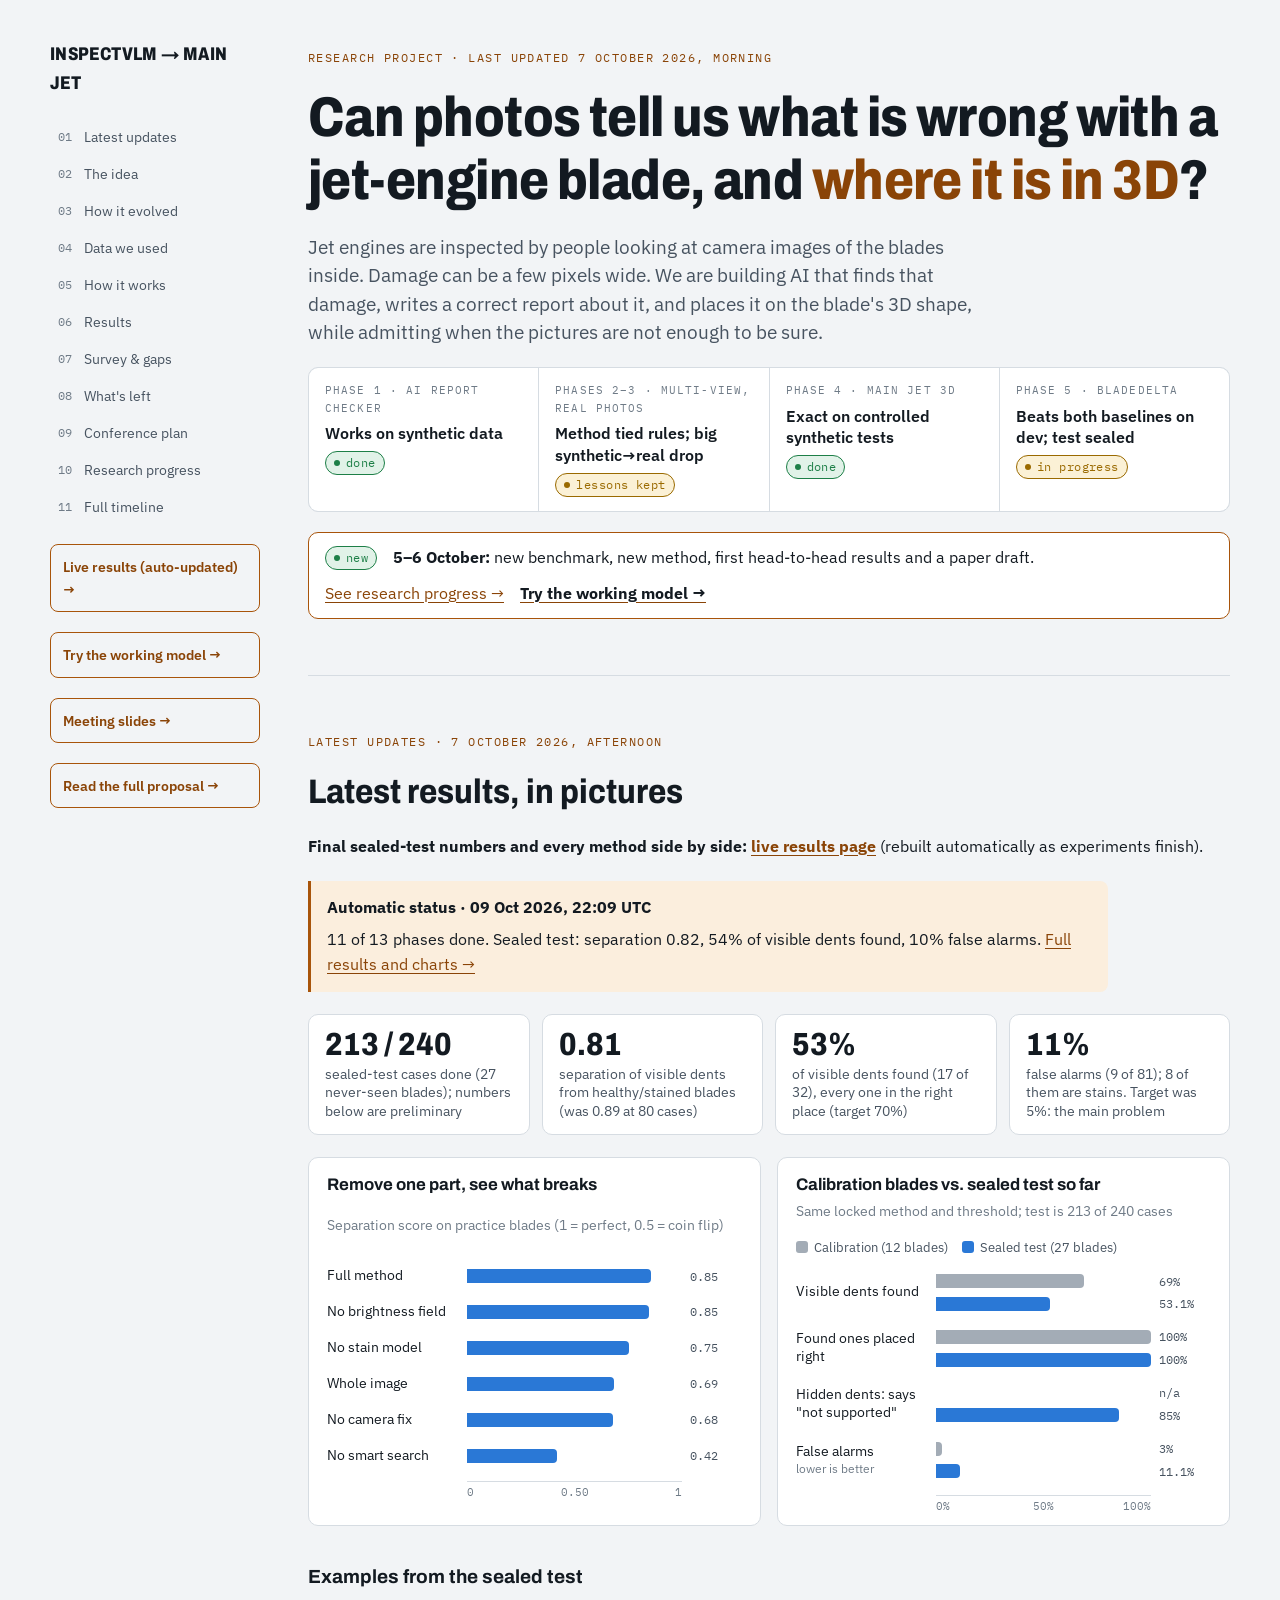
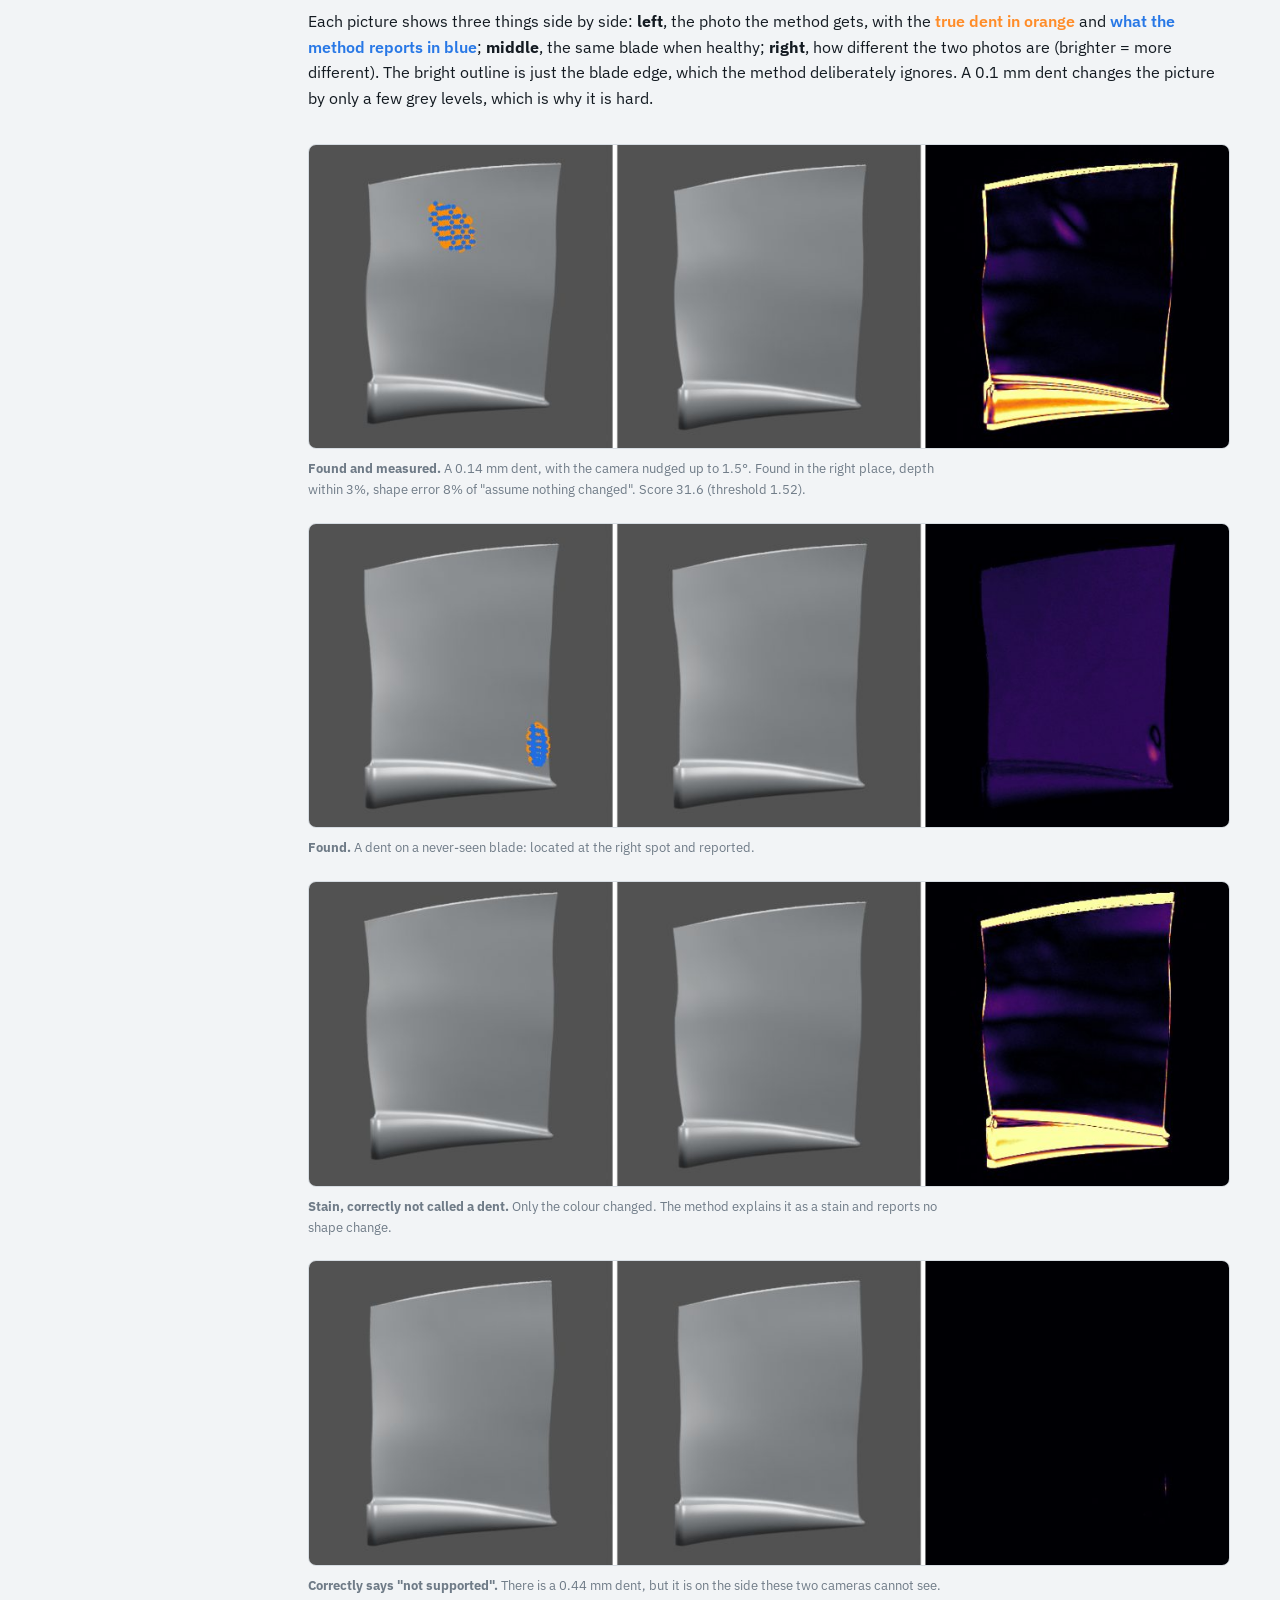
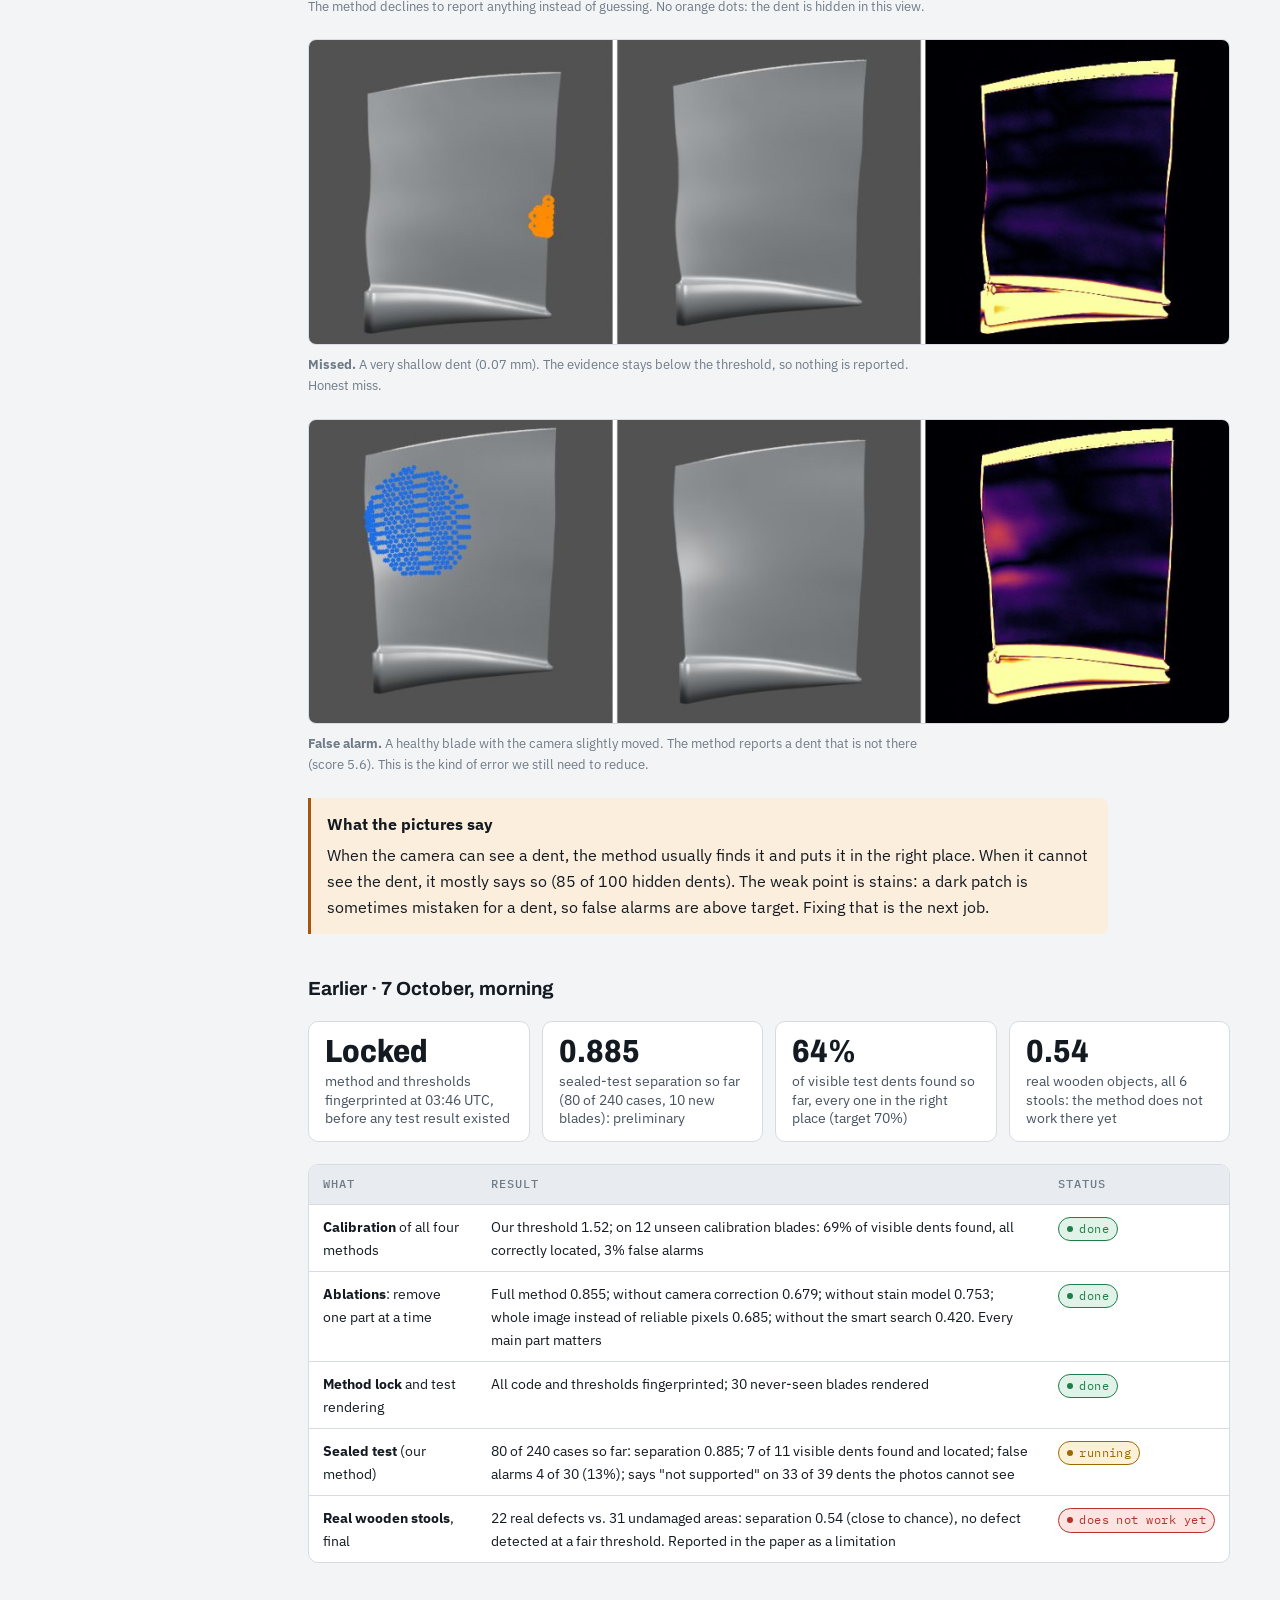
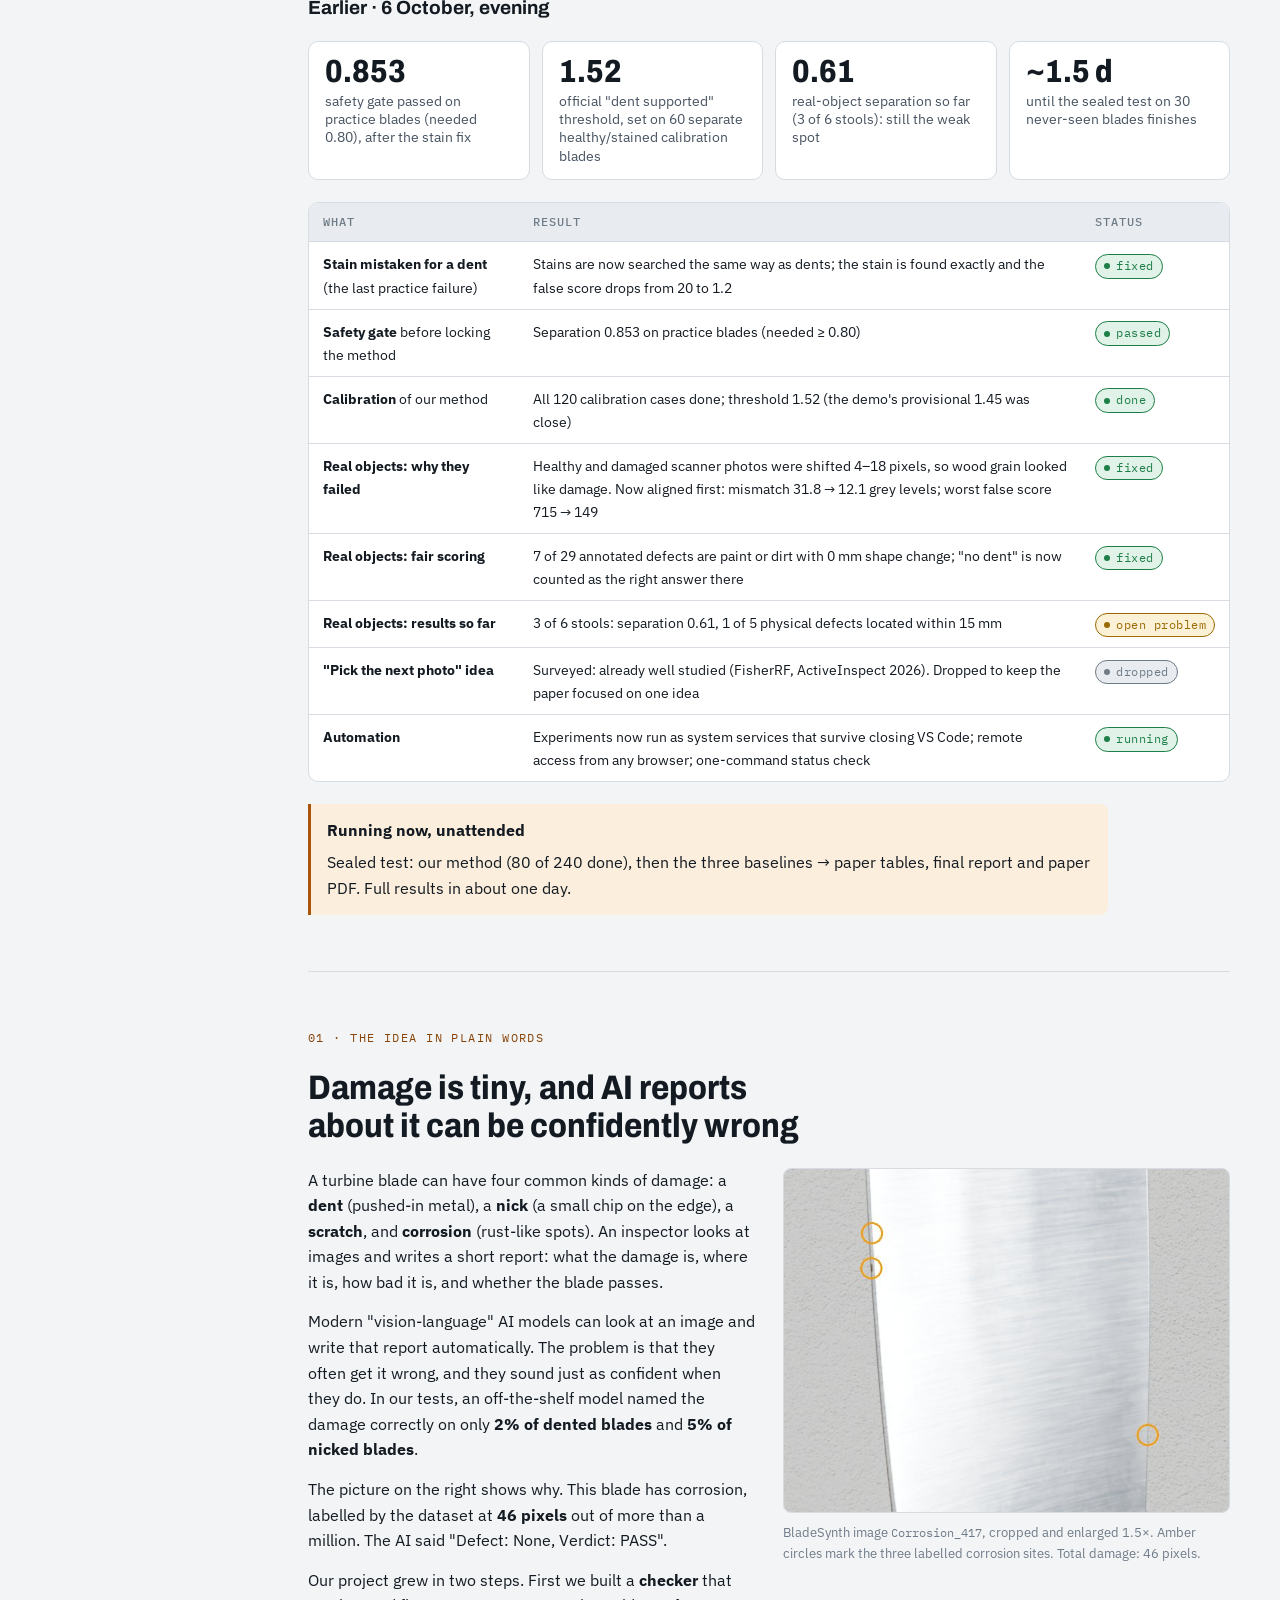
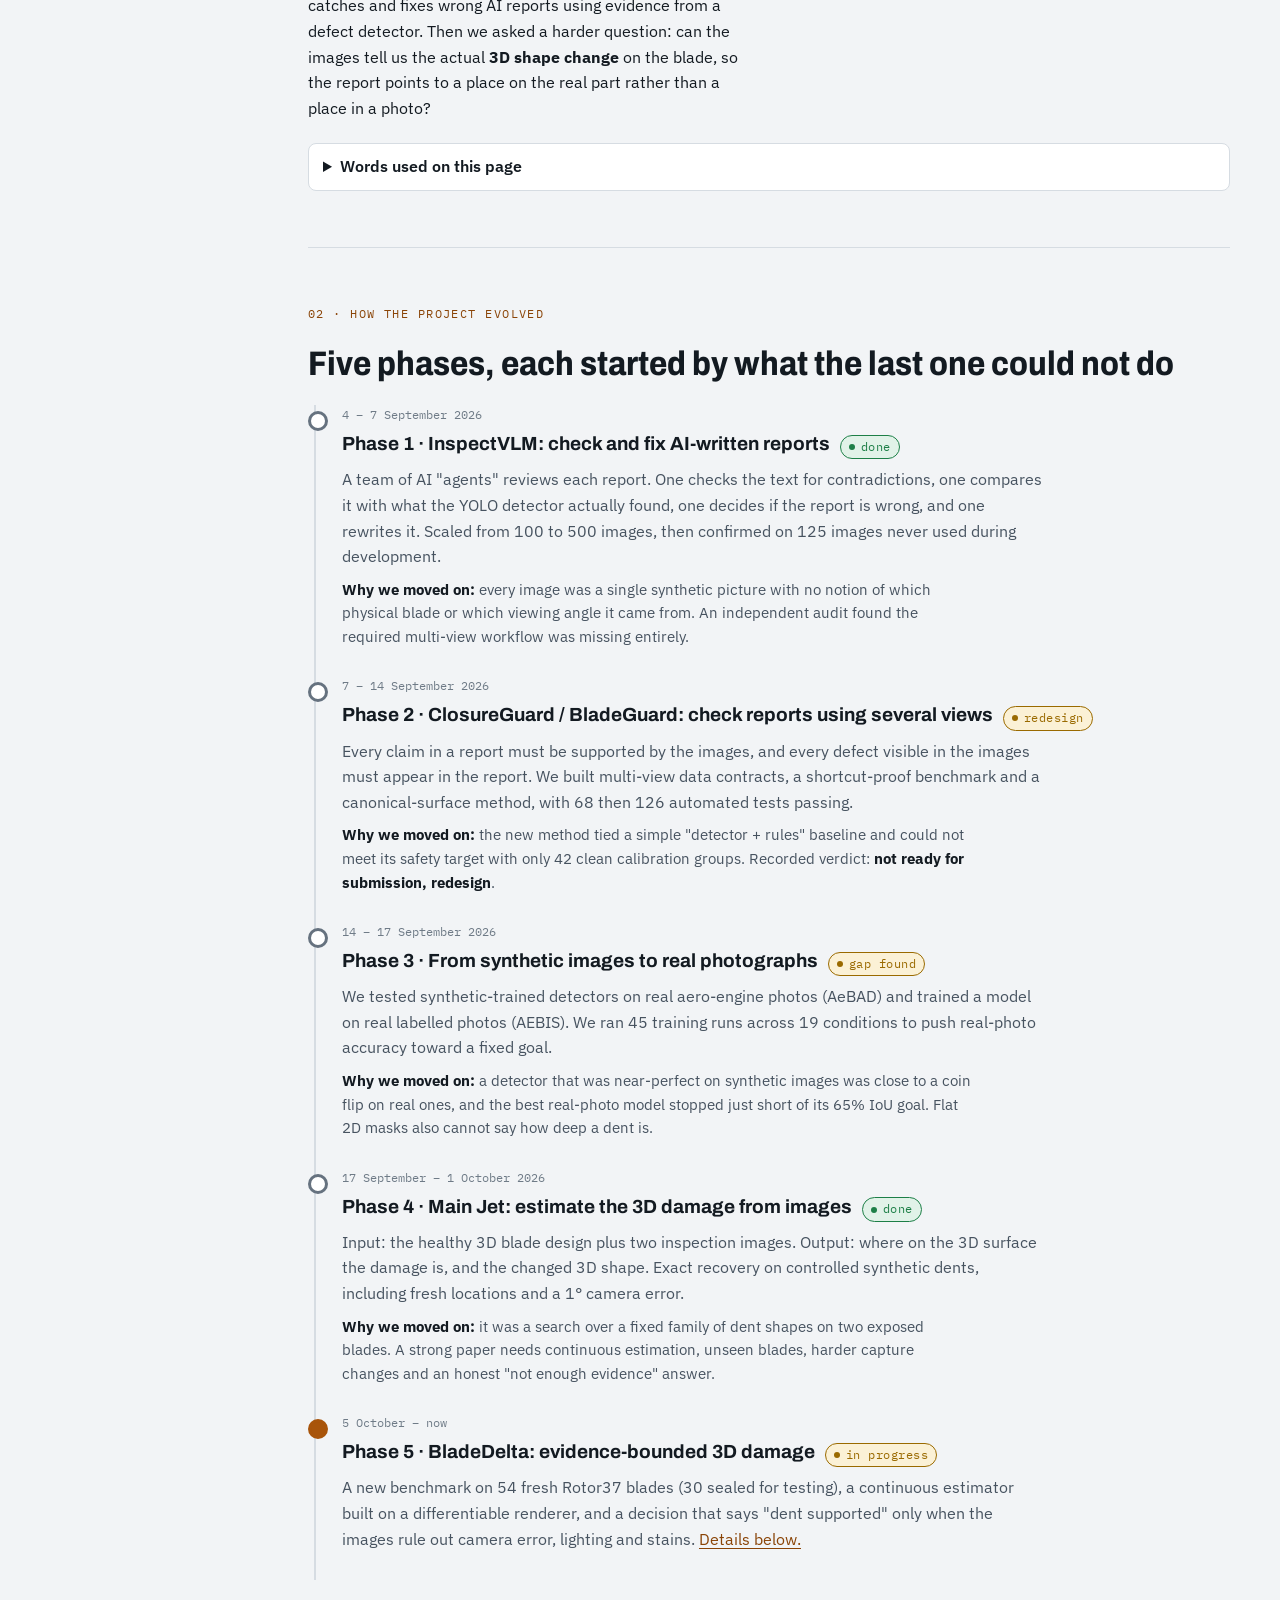
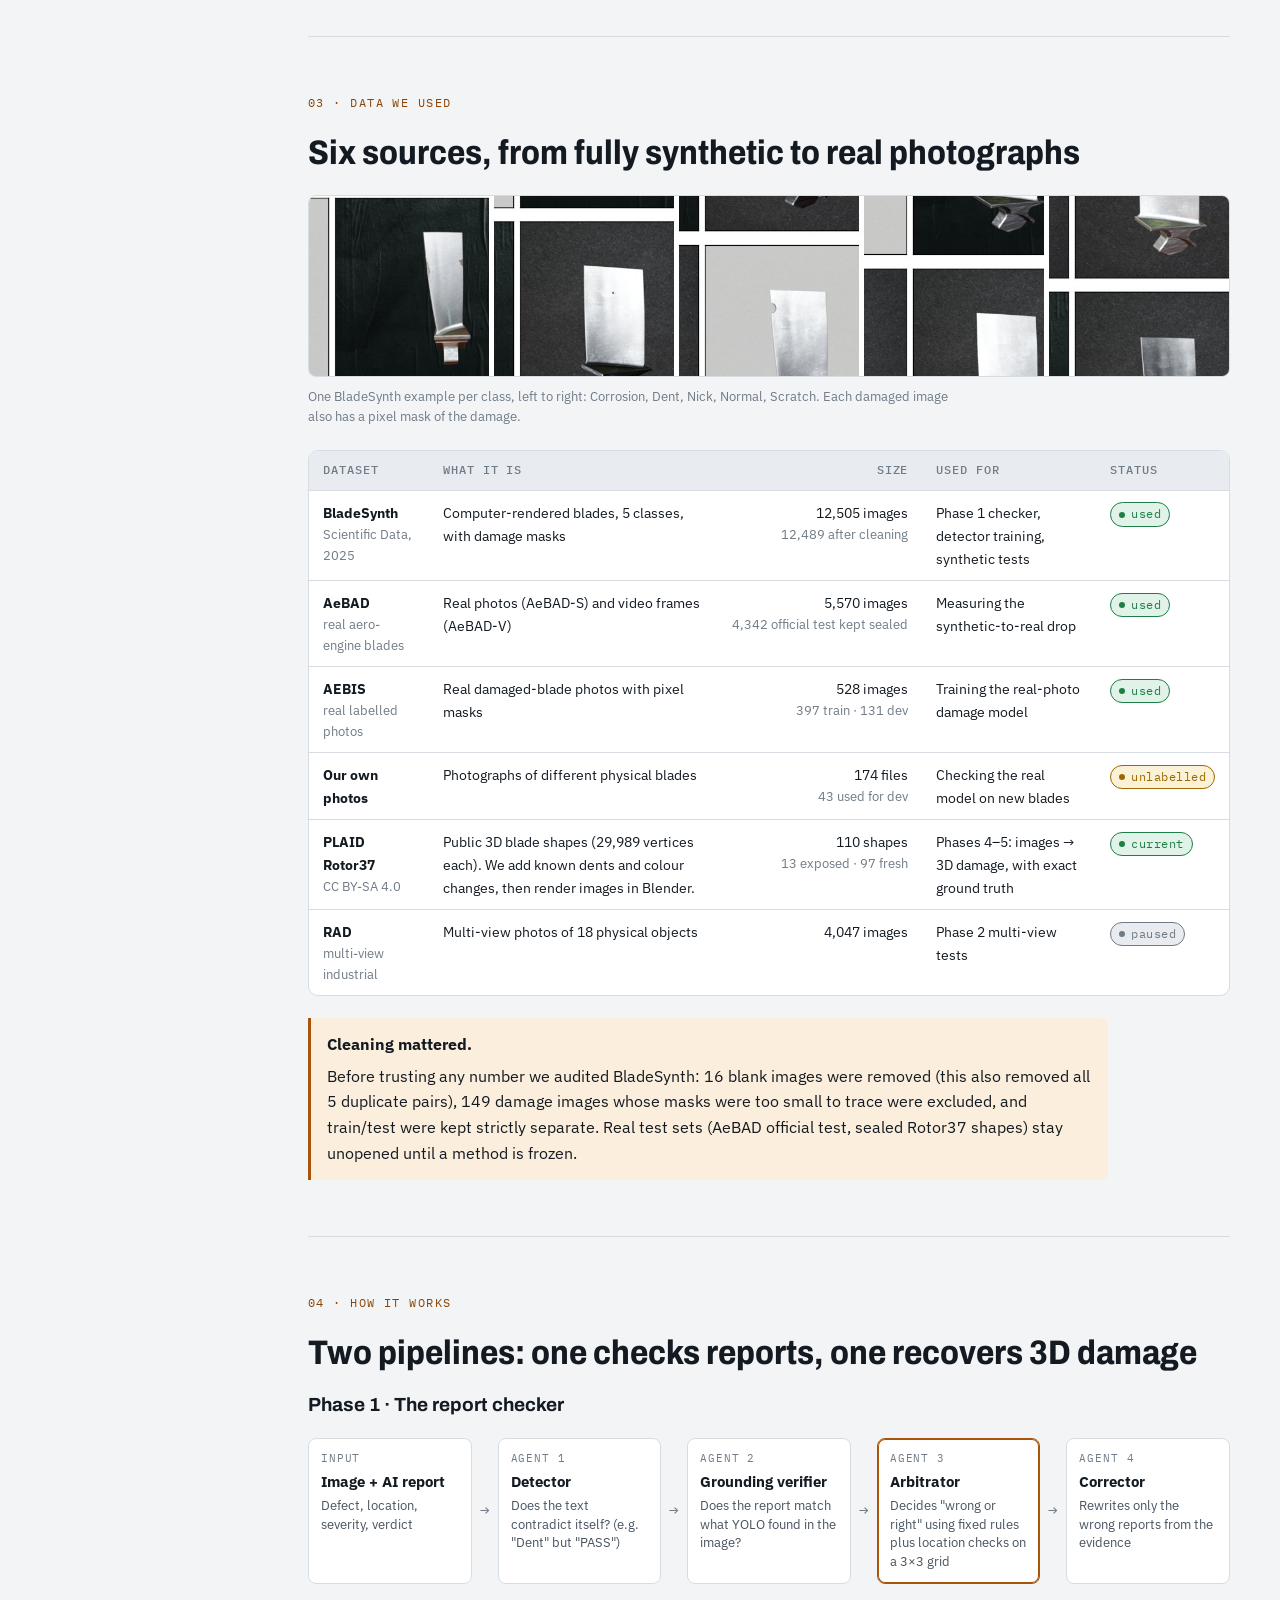
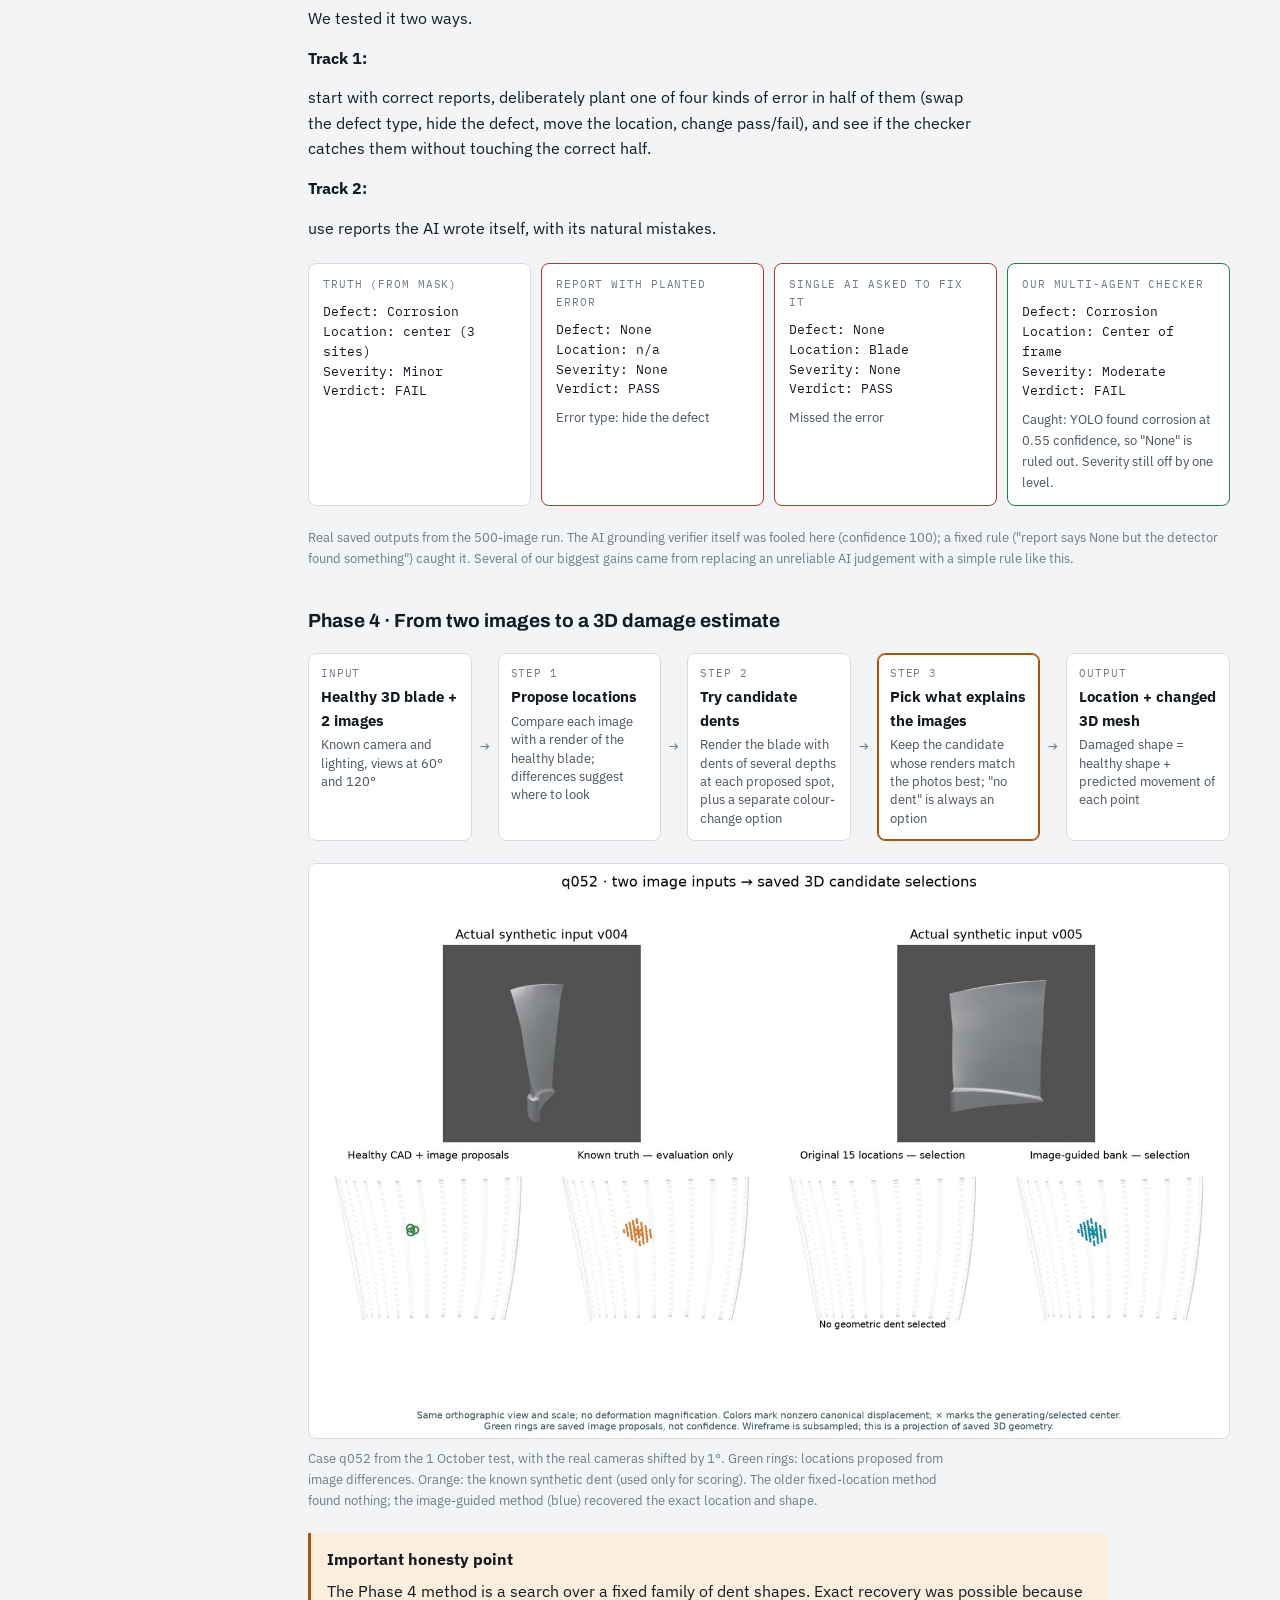
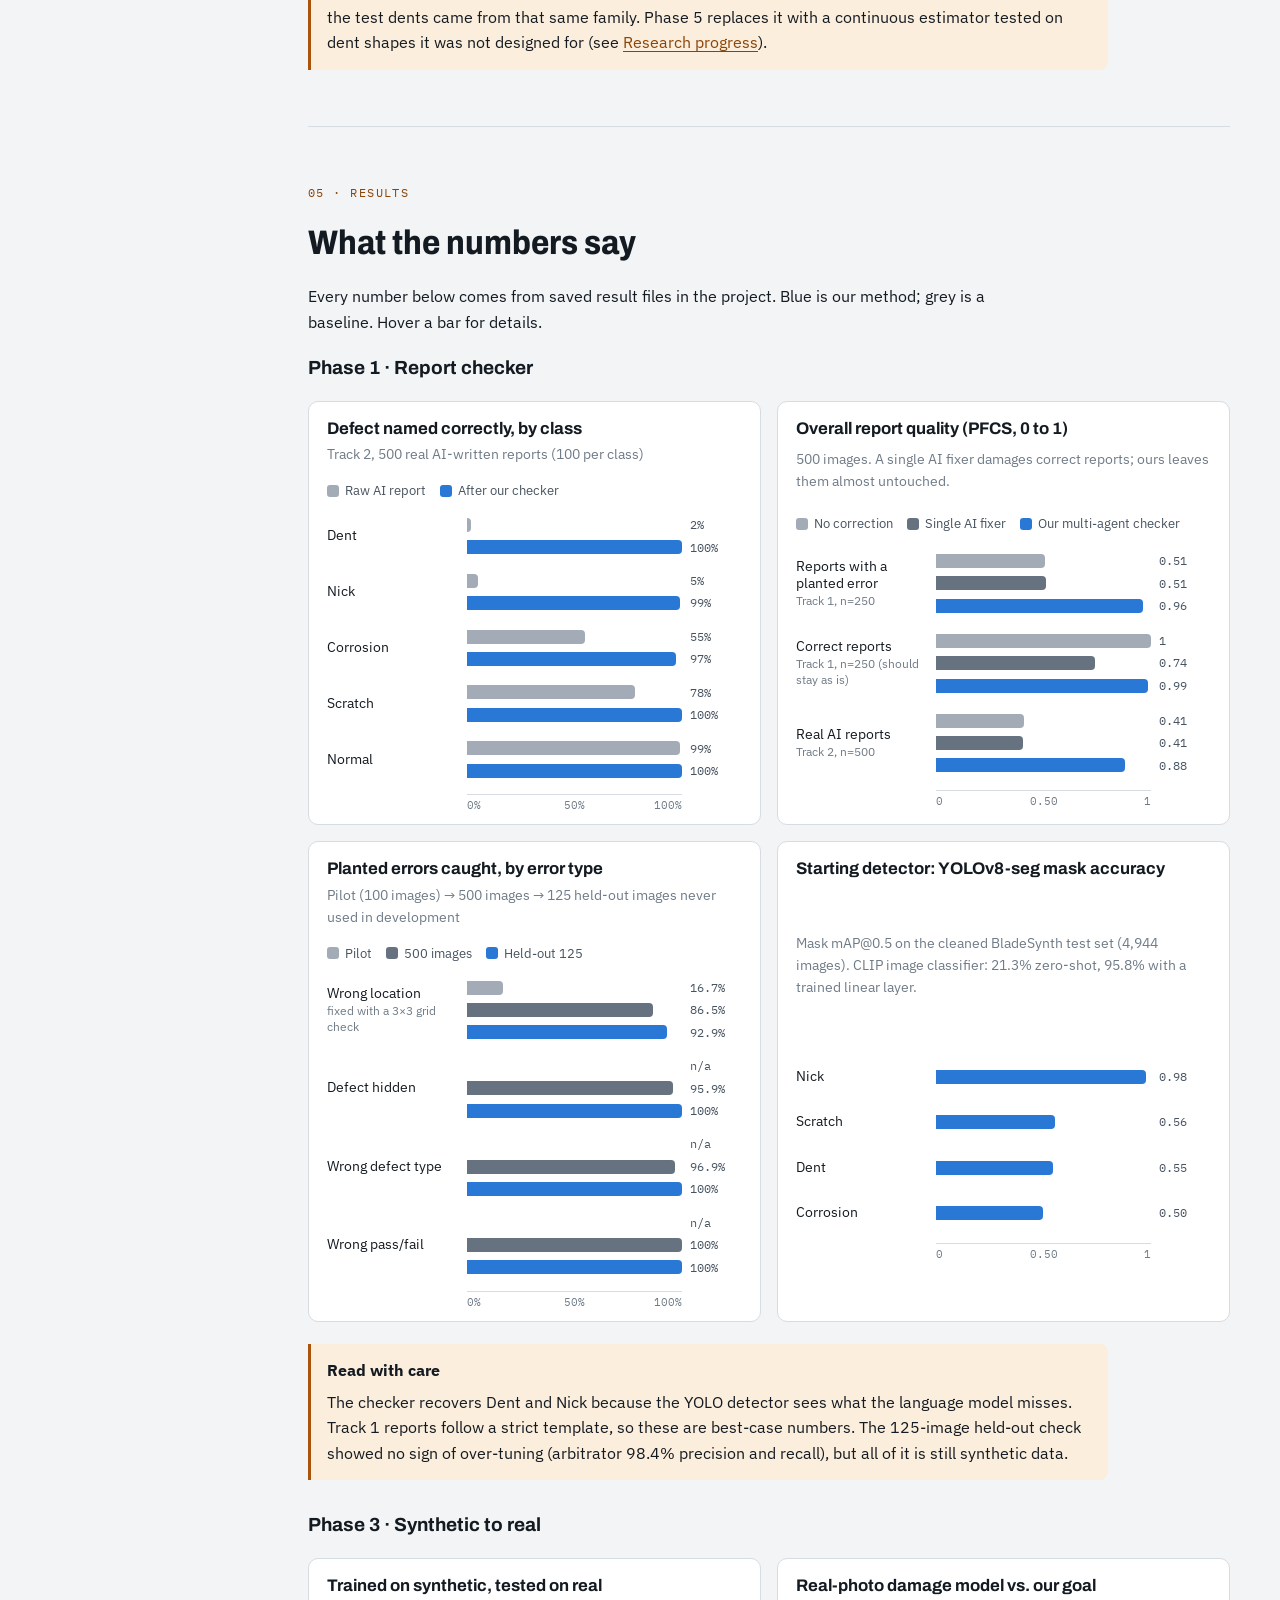
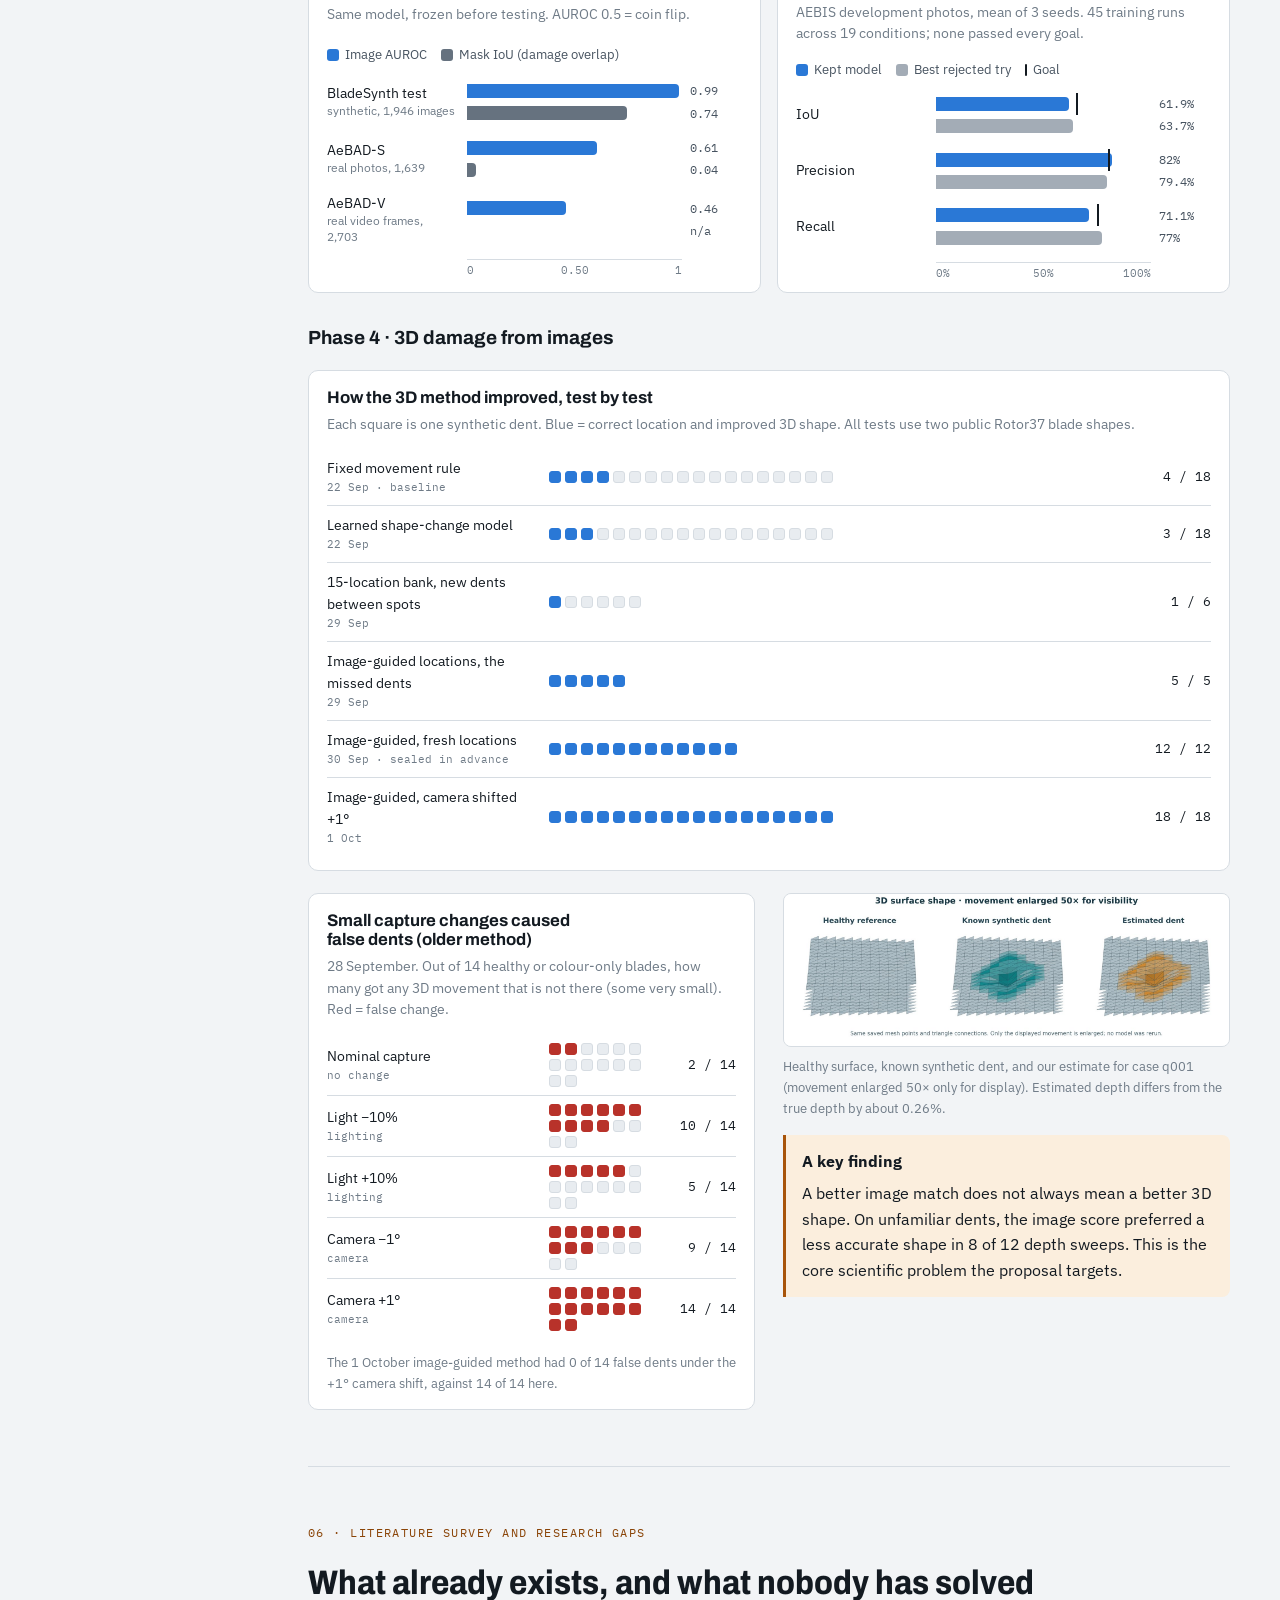
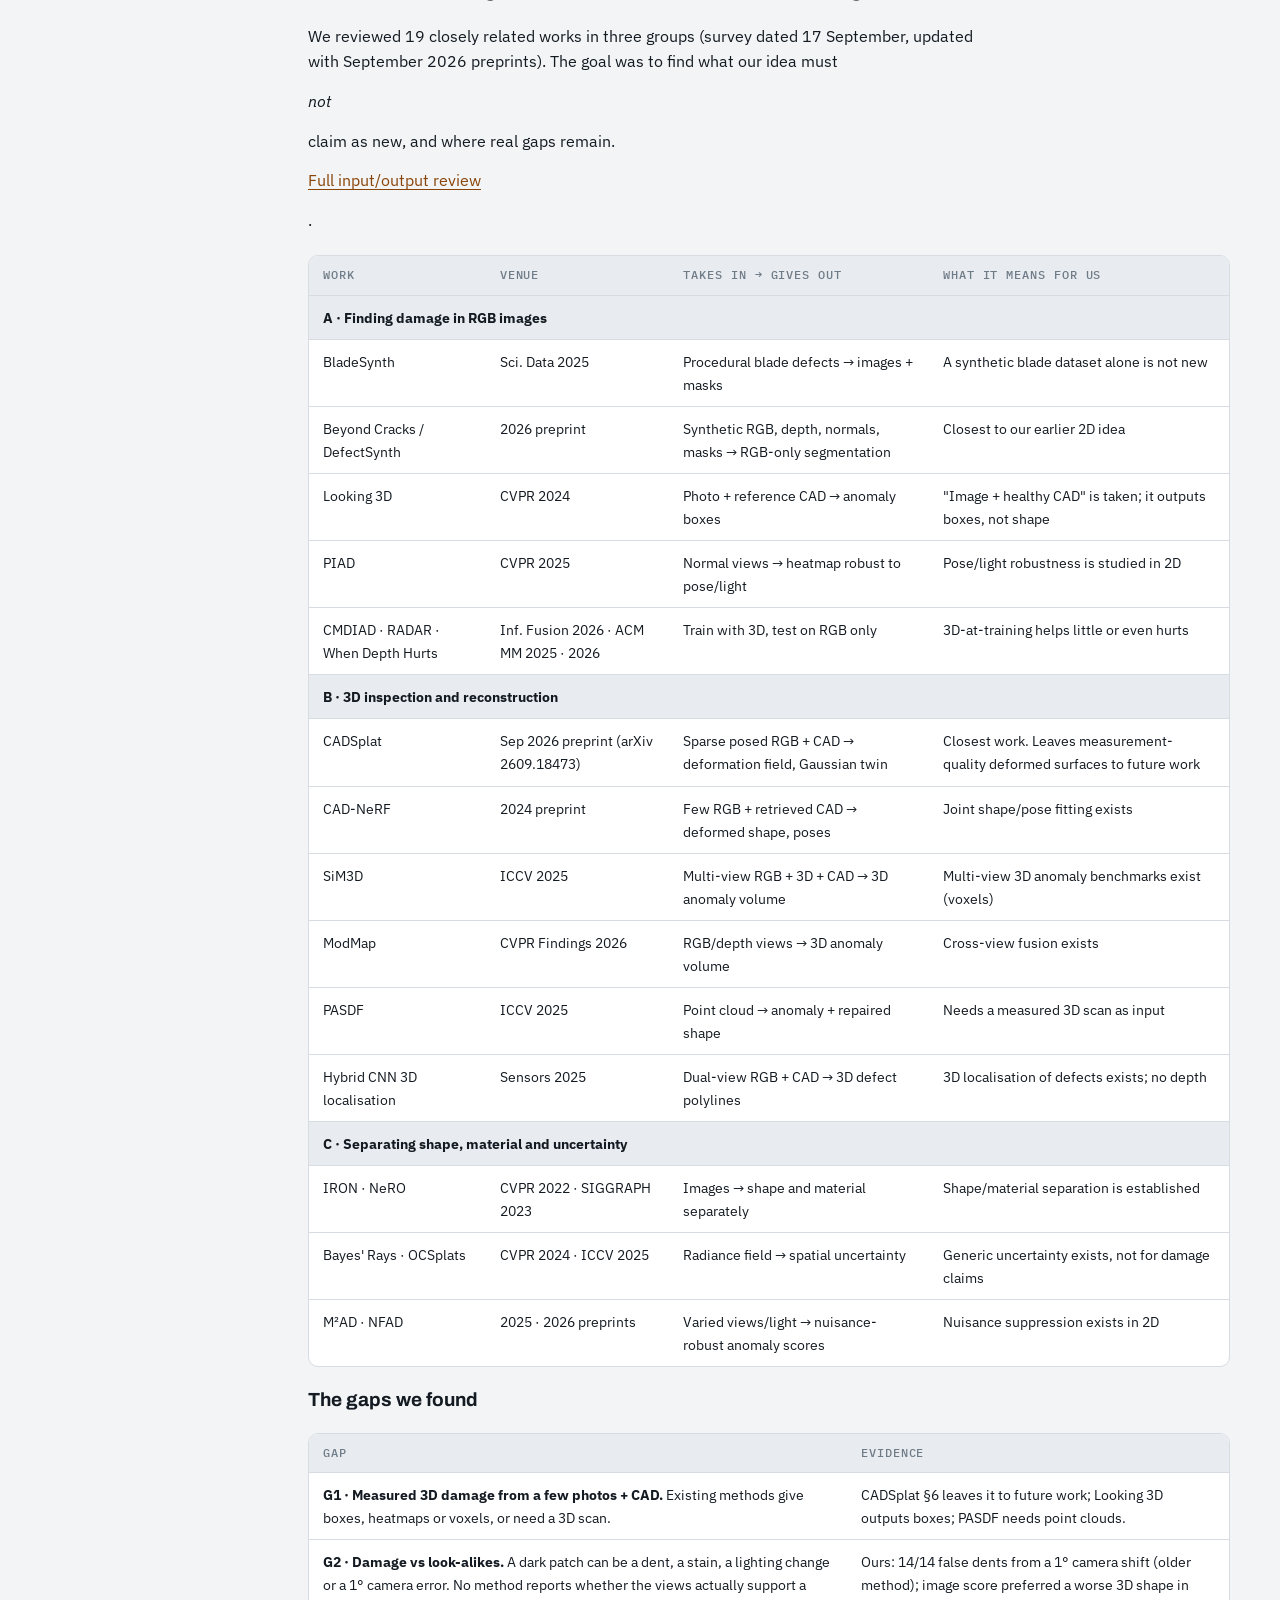
==== index.html @ e5a2eebf "Auto-update results (interim) Co-Authored-By: Claude Opus 5.5 <noreply@anthropic.com>" ====
<!doctype html>
<html lang="en">
<head>
<meta charset="utf-8">
<meta name="viewport" content="width=device-width, initial-scale=1, viewport-fit=cover">
<title>InspectVLM &amp; Main Jet</title>
<link rel="preconnect" href="https://fonts.googleapis.com">
<link rel="preconnect" href="https://fonts.gstatic.com" crossorigin>
<link rel="stylesheet" href="https://fonts.googleapis.com/css2?family=Archivo:wdth,wght@62..125,600..800&family=IBM+Plex+Mono:wght@400;500;600&family=IBM+Plex+Sans:ital,wght@0,400;0,500;0,600;1,400&display=swap">
<link rel="stylesheet" href="styles.css">
</head>
<body>

<div class="shell">
  <nav class="rail" aria-label="Sections">
    <a class="brand" href="#top">InspectVLM → Main Jet</a>
    <ol>
      <li><a href="#latest">Latest updates</a></li>
      <li><a href="#idea">The idea</a></li>
      <li><a href="#journey">How it evolved</a></li>
      <li><a href="#data">Data we used</a></li>
      <li><a href="#method">How it works</a></li>
      <li><a href="#results">Results</a></li>
      <li><a href="#survey">Survey &amp; gaps</a></li>
      <li><a href="#left">What's left</a></li>
      <li><a href="#cvpr">Conference plan</a></li>
      <li><a href="#progress">Research progress</a></li>
      <li><a href="#timeline">Full timeline</a></li>
    </ol>
    <a class="rail-cta" href="results.html">Live results (auto-updated) →</a>
    <a class="rail-cta" href="demo.html">Try the working model →</a>
    <a class="rail-cta" href="slides.html">Meeting slides →</a>
    <a class="rail-cta" href="proposal.html">Read the full proposal →</a>
  </nav>

  <main id="top">
    <!-- HERO -->
    <section class="hero" aria-labelledby="h-hero">
      <span class="eyebrow">Research project · last updated 7 October 2026, morning</span>
      <h1 id="h-hero">Can photos tell us what is wrong with a jet-engine blade, and <em>where it is in 3D</em>?</h1>
      <p class="lede">Jet engines are inspected by people looking at camera images of the blades inside. Damage can be a few pixels wide. We are building AI that finds that damage, writes a correct report about it, and places it on the blade's 3D shape, while admitting when the pictures are not enough to be sure.</p>
      <div class="status-strip" role="list">
        <div role="listitem"><span class="k">Phase 1 · AI report checker</span><span class="v">Works on synthetic data</span><span class="chip done">done</span></div>
        <div role="listitem"><span class="k">Phases 2–3 · Multi-view, real photos</span><span class="v">Method tied rules; big synthetic→real drop</span><span class="chip partial">lessons kept</span></div>
        <div role="listitem"><span class="k">Phase 4 · Main Jet 3D</span><span class="v">Exact on controlled synthetic tests</span><span class="chip done">done</span></div>
        <div role="listitem"><span class="k">Phase 5 · BladeDelta</span><span class="v">Beats both baselines on dev; test sealed</span><span class="chip partial">in progress</span></div>
      </div>
      <div class="callout-new">
        <span class="chip done">new</span>
        <span><b>5–6 October:</b> new benchmark, new method, first head-to-head results and a paper draft.</span>
        <a href="#progress">See research progress →</a>
        <a href="demo.html"><b>Try the working model →</b></a>
      </div>
    </section>

    <!-- LATEST UPDATES -->
    <section id="latest" aria-labelledby="h-latest">
      <span class="eyebrow">Latest updates · 7 October 2026, afternoon</span>
      <h2 id="h-latest">Latest results, in pictures</h2>
      <p><b>Final sealed-test numbers and every method side by side: <a href="results.html">live results page</a></b> (rebuilt automatically as experiments finish).</p>
      <!--AUTO-STATUS-START--><div class="note"><strong>Automatic status · 09 Oct 2026, 22:09 UTC</strong><p>11 of 13 phases done. Sealed test: separation 0.82, 54% of visible dents found, 10% false alarms. <a href="results.html">Full results and charts →</a></p></div><!--AUTO-STATUS-END-->
      <div class="stats">
        <div class="stat"><span class="big">213 / 240</span><span class="lbl">sealed-test cases done (27 never-seen blades); numbers below are preliminary</span></div>
        <div class="stat"><span class="big">0.81</span><span class="lbl">separation of visible dents from healthy/stained blades (was 0.89 at 80 cases)</span></div>
        <div class="stat"><span class="big">53%</span><span class="lbl">of visible dents found (17 of 32), every one in the right place (target 70%)</span></div>
        <div class="stat"><span class="big">11%</span><span class="lbl">false alarms (9 of 81); 8 of them are stains. Target was 5%: the main problem</span></div>
      </div>
      <div class="charts">
        <div class="chart" id="ch-latest-ablation"></div>
        <div class="chart" id="ch-latest-test"></div>
      </div>
      <h3 style="margin-top:18px">Examples from the sealed test</h3>
      <p>Each picture shows three things side by side: <b>left</b>, the photo the method gets, with the <span style="color:#ff8c28;font-weight:600">true dent in orange</span> and <span style="color:#2878e6;font-weight:600">what the method reports in blue</span>; <b>middle</b>, the same blade when healthy; <b>right</b>, how different the two photos are (brighter = more different). The bright outline is just the blade edge, which the method deliberately ignores. A 0.1 mm dent changes the picture by only a few grey levels, which is why it is hard.</p>
      <div style="display:grid;gap:22px;margin-top:10px">
        <figure>
          <img src="img/latest/test_0062_4.jpg" alt="Found and measured: photo with marks, healthy reference, difference map" loading="lazy">
          <figcaption><b>Found and measured.</b> A 0.14 mm dent, with the camera nudged up to 1.5°. Found in the right place, depth within 3%, shape error 8% of "assume nothing changed". Score 31.6 (threshold 1.52).</figcaption>
        </figure>
        <figure>
          <img src="img/latest/test_0054_3.jpg" alt="Found: photo with marks, healthy reference, difference map" loading="lazy">
          <figcaption><b>Found.</b> A dent on a never-seen blade: located at the right spot and reported.</figcaption>
        </figure>
        <figure>
          <img src="img/latest/test_0039_2.jpg" alt="Stain, correctly not called a dent: photo with marks, healthy reference, difference map" loading="lazy">
          <figcaption><b>Stain, correctly not called a dent.</b> Only the colour changed. The method explains it as a stain and reports no shape change.</figcaption>
        </figure>
        <figure>
          <img src="img/latest/test_0053_5.jpg" alt="Correctly says "not supported": photo with marks, healthy reference, difference map" loading="lazy">
          <figcaption><b>Correctly says "not supported".</b> There is a 0.44 mm dent, but it is on the side these two cameras cannot see. The method declines to report anything instead of guessing. No orange dots: the dent is hidden in this view.</figcaption>
        </figure>
        <figure>
          <img src="img/latest/test_0050_3.jpg" alt="Missed: photo with marks, healthy reference, difference map" loading="lazy">
          <figcaption><b>Missed.</b> A very shallow dent (0.07 mm). The evidence stays below the threshold, so nothing is reported. Honest miss.</figcaption>
        </figure>
        <figure>
          <img src="img/latest/test_0042_0.jpg" alt="False alarm: photo with marks, healthy reference, difference map" loading="lazy">
          <figcaption><b>False alarm.</b> A healthy blade with the camera slightly moved. The method reports a dent that is not there (score 5.6). This is the kind of error we still need to reduce.</figcaption>
        </figure>
      </div>
      <div class="note"><strong>What the pictures say</strong><p>When the camera can see a dent, the method usually finds it and puts it in the right place. When it cannot see the dent, it mostly says so (85 of 100 hidden dents). The weak point is stains: a dark patch is sometimes mistaken for a dent, so false alarms are above target. Fixing that is the next job.</p></div>
      <h3 style="margin-top:22px">Earlier · 7 October, morning</h3>
      <div class="stats">
        <div class="stat"><span class="big">Locked</span><span class="lbl">method and thresholds fingerprinted at 03:46 UTC, before any test result existed</span></div>
        <div class="stat"><span class="big">0.885</span><span class="lbl">sealed-test separation so far (80 of 240 cases, 10 new blades): preliminary</span></div>
        <div class="stat"><span class="big">64%</span><span class="lbl">of visible test dents found so far, every one in the right place (target 70%)</span></div>
        <div class="stat"><span class="big">0.54</span><span class="lbl">real wooden objects, all 6 stools: the method does not work there yet</span></div>
      </div>
      <div class="tablewrap">
        <table>
          <thead><tr><th>What</th><th>Result</th><th>Status</th></tr></thead>
          <tbody>
            <tr><td><b>Calibration</b> of all four methods</td><td>Our threshold 1.52; on 12 unseen calibration blades: 69% of visible dents found, all correctly located, 3% false alarms</td><td><span class="chip done">done</span></td></tr>
            <tr><td><b>Ablations</b>: remove one part at a time</td><td>Full method 0.855; without camera correction 0.679; without stain model 0.753; whole image instead of reliable pixels 0.685; without the smart search 0.420. Every main part matters</td><td><span class="chip done">done</span></td></tr>
            <tr><td><b>Method lock</b> and test rendering</td><td>All code and thresholds fingerprinted; 30 never-seen blades rendered</td><td><span class="chip done">done</span></td></tr>
            <tr><td><b>Sealed test</b> (our method)</td><td>80 of 240 cases so far: separation 0.885; 7 of 11 visible dents found and located; false alarms 4 of 30 (13%); says "not supported" on 33 of 39 dents the photos cannot see</td><td><span class="chip partial">running</span></td></tr>
            <tr><td><b>Real wooden stools</b>, final</td><td>22 real defects vs. 31 undamaged areas: separation 0.54 (close to chance), no defect detected at a fair threshold. Reported in the paper as a limitation</td><td><span class="chip no">does not work yet</span></td></tr>
          </tbody>
        </table>
      </div>
      <h3 style="margin-top:12px">Earlier · 6 October, evening</h3>
      <div class="stats">
        <div class="stat"><span class="big">0.853</span><span class="lbl">safety gate passed on practice blades (needed 0.80), after the stain fix</span></div>
        <div class="stat"><span class="big">1.52</span><span class="lbl">official "dent supported" threshold, set on 60 separate healthy/stained calibration blades</span></div>
        <div class="stat"><span class="big">0.61</span><span class="lbl">real-object separation so far (3 of 6 stools): still the weak spot</span></div>
        <div class="stat"><span class="big">~1.5 d</span><span class="lbl">until the sealed test on 30 never-seen blades finishes</span></div>
      </div>
      <div class="tablewrap">
        <table>
          <thead><tr><th>What</th><th>Result</th><th>Status</th></tr></thead>
          <tbody>
            <tr><td><b>Stain mistaken for a dent</b> (the last practice failure)</td><td>Stains are now searched the same way as dents; the stain is found exactly and the false score drops from 20 to 1.2</td><td><span class="chip done">fixed</span></td></tr>
            <tr><td><b>Safety gate</b> before locking the method</td><td>Separation 0.853 on practice blades (needed ≥ 0.80)</td><td><span class="chip done">passed</span></td></tr>
            <tr><td><b>Calibration</b> of our method</td><td>All 120 calibration cases done; threshold 1.52 (the demo's provisional 1.45 was close)</td><td><span class="chip done">done</span></td></tr>
            <tr><td><b>Real objects: why they failed</b></td><td>Healthy and damaged scanner photos were shifted 4–18 pixels, so wood grain looked like damage. Now aligned first: mismatch 31.8 → 12.1 grey levels; worst false score 715 → 149</td><td><span class="chip done">fixed</span></td></tr>
            <tr><td><b>Real objects: fair scoring</b></td><td>7 of 29 annotated defects are paint or dirt with 0 mm shape change; "no dent" is now counted as the right answer there</td><td><span class="chip done">fixed</span></td></tr>
            <tr><td><b>Real objects: results so far</b></td><td>3 of 6 stools: separation 0.61, 1 of 5 physical defects located within 15 mm</td><td><span class="chip partial">open problem</span></td></tr>
            <tr><td><b>"Pick the next photo" idea</b></td><td>Surveyed: already well studied (FisherRF, ActiveInspect 2026). Dropped to keep the paper focused on one idea</td><td><span class="chip paused">dropped</span></td></tr>
            <tr><td><b>Automation</b></td><td>Experiments now run as system services that survive closing VS Code; remote access from any browser; one-command status check</td><td><span class="chip done">running</span></td></tr>
          </tbody>
        </table>
      </div>
      <div class="note"><strong>Running now, unattended</strong><p>Sealed test: our method (80 of 240 done), then the three baselines → paper tables, final report and paper PDF. Full results in about one day.</p></div>
    </section>

    <!-- 1 IDEA -->
    <section id="idea" aria-labelledby="h-idea">
      <span class="eyebrow">01 · The idea in plain words</span>
      <h2 id="h-idea">Damage is tiny, and AI reports about it can be confidently wrong</h2>
      <div class="two">
        <div class="read">
          <p>A turbine blade can have four common kinds of damage: a <b>dent</b> (pushed-in metal), a <b>nick</b> (a small chip on the edge), a <b>scratch</b>, and <b>corrosion</b> (rust-like spots). An inspector looks at images and writes a short report: what the damage is, where it is, how bad it is, and whether the blade passes.</p>
          <p>Modern "vision-language" AI models can look at an image and write that report automatically. The problem is that they often get it wrong, and they sound just as confident when they do. In our tests, an off-the-shelf model named the damage correctly on only <b>2% of dented blades</b> and <b>5% of nicked blades</b>.</p>
          <p>The picture on the right shows why. This blade has corrosion, labelled by the dataset at <b class="num">46 pixels</b> out of more than a million. The AI said "Defect: None, Verdict: PASS".</p>
          <p>Our project grew in two steps. First we built a <b>checker</b> that catches and fixes wrong AI reports using evidence from a defect detector. Then we asked a harder question: can the images tell us the actual <b>3D shape change</b> on the blade, so the report points to a place on the real part rather than a place in a photo?</p>
        </div>
        <figure>
          <img src="img/example_corrosion.jpg" alt="Close-up of a silver turbine blade with three tiny amber circles marking corrosion spots that are barely visible." width="660" height="510">
          <figcaption>BladeSynth image <span class="mono">Corrosion_417</span>, cropped and enlarged 1.5×. Amber circles mark the three labelled corrosion sites. Total damage: 46 pixels.</figcaption>
        </figure>
      </div>
      <details>
        <summary>Words used on this page</summary>
        <dl class="gloss">
          <div><dt>VLM</dt><dd>Vision-language model. An AI that reads an image and writes text about it. We used Qwen2-VL-7B.</dd></div>
          <div><dt>Segmentation / mask</dt><dd>Colouring exactly which pixels are damage. A "mask" is that coloured map.</dd></div>
          <div><dt>YOLO</dt><dd>A fast object detector. Ours (YOLOv8-seg) draws a box and a mask around each defect.</dd></div>
          <div><dt>CAD / mesh</dt><dd>The blade's digital 3D design. A mesh is that shape stored as points (vertices) joined into triangles.</dd></div>
          <div><dt>IoU</dt><dd>Overlap between the predicted and true damage area. 100% is perfect, 0% means no overlap.</dd></div>
          <div><dt>AUROC</dt><dd>How well a score ranks damaged cases above healthy ones. 0.5 is a coin flip; 1.0 is perfect.</dd></div>
          <div><dt>Precision / recall</dt><dd>Precision: of the things flagged, how many were right. Recall: of the real problems, how many were found.</dd></div>
          <div><dt>PFCS</dt><dd>Our report score (0 to 1). It combines correct defect type, correct pass/fail, correct location and text similarity.</dd></div>
          <div><dt>Synthetic vs real</dt><dd>Synthetic images are computer-rendered with known answers. Real images are photographs, where answers must be labelled by people.</dd></div>
          <div><dt>Fit gain</dt><dd>How much better "dent + nuisance" explains the images than "nuisance only" (camera error, lighting, a stain). Large gain = the images support a dent.</dd></div>
          <div><dt>Dev / calib / test</dt><dd>Dev: used to build the method. Calib: used only to set the decision threshold. Test: sealed, rendered and scored once at the end.</dd></div>
        </dl>
      </details>
    </section>

    <!-- 2 JOURNEY -->
    <section id="journey" aria-labelledby="h-journey">
      <span class="eyebrow">02 · How the project evolved</span>
      <h2 id="h-journey">Five phases, each started by what the last one could not do</h2>
      <div class="timeline">
        <div class="phase">
          <span class="when">4 – 7 September 2026</span>
          <div class="head"><h3>Phase 1 · InspectVLM: check and fix AI-written reports</h3><span class="chip done">done</span></div>
          <p>A team of AI "agents" reviews each report. One checks the text for contradictions, one compares it with what the YOLO detector actually found, one decides if the report is wrong, and one rewrites it. Scaled from 100 to 500 images, then confirmed on 125 images never used during development.</p>
          <p class="why"><b>Why we moved on:</b> every image was a single synthetic picture with no notion of which physical blade or which viewing angle it came from. An independent audit found the required multi-view workflow was missing entirely.</p>
        </div>
        <div class="phase">
          <span class="when">7 – 14 September 2026</span>
          <div class="head"><h3>Phase 2 · ClosureGuard / BladeGuard: check reports using several views</h3><span class="chip partial">redesign</span></div>
          <p>Every claim in a report must be supported by the images, and every defect visible in the images must appear in the report. We built multi-view data contracts, a shortcut-proof benchmark and a canonical-surface method, with 68 then 126 automated tests passing.</p>
          <p class="why"><b>Why we moved on:</b> the new method tied a simple "detector + rules" baseline and could not meet its safety target with only 42 clean calibration groups. Recorded verdict: <b>not ready for submission, redesign</b>.</p>
        </div>
        <div class="phase">
          <span class="when">14 – 17 September 2026</span>
          <div class="head"><h3>Phase 3 · From synthetic images to real photographs</h3><span class="chip partial">gap found</span></div>
          <p>We tested synthetic-trained detectors on real aero-engine photos (AeBAD) and trained a model on real labelled photos (AEBIS). We ran 45 training runs across 19 conditions to push real-photo accuracy toward a fixed goal.</p>
          <p class="why"><b>Why we moved on:</b> a detector that was near-perfect on synthetic images was close to a coin flip on real ones, and the best real-photo model stopped just short of its 65% IoU goal. Flat 2D masks also cannot say how deep a dent is.</p>
        </div>
        <div class="phase">
          <span class="when">17 September – 1 October 2026</span>
          <div class="head"><h3>Phase 4 · Main Jet: estimate the 3D damage from images</h3><span class="chip done">done</span></div>
          <p>Input: the healthy 3D blade design plus two inspection images. Output: where on the 3D surface the damage is, and the changed 3D shape. Exact recovery on controlled synthetic dents, including fresh locations and a 1° camera error.</p>
          <p class="why"><b>Why we moved on:</b> it was a search over a fixed family of dent shapes on two exposed blades. A strong paper needs continuous estimation, unseen blades, harder capture changes and an honest "not enough evidence" answer.</p>
        </div>
        <div class="phase current">
          <span class="when">5 October – now</span>
          <div class="head"><h3>Phase 5 · BladeDelta: evidence-bounded 3D damage</h3><span class="chip partial">in progress</span></div>
          <p>A new benchmark on 54 fresh Rotor37 blades (30 sealed for testing), a continuous estimator built on a differentiable renderer, and a decision that says "dent supported" only when the images rule out camera error, lighting and stains. <a href="#progress">Details below.</a></p>
        </div>
      </div>
    </section>

    <!-- 3 DATA -->
    <section id="data" aria-labelledby="h-data">
      <span class="eyebrow">03 · Data we used</span>
      <h2 id="h-data">Six sources, from fully synthetic to real photographs</h2>
      <figure>
        <img src="img/classes.jpg" alt="Five synthetic turbine blade images in a row, one per class: corrosion, dent, nick, normal, scratch." width="1532" height="300">
        <figcaption>One BladeSynth example per class, left to right: Corrosion, Dent, Nick, Normal, Scratch. Each damaged image also has a pixel mask of the damage.</figcaption>
      </figure>
      <div class="tablewrap">
        <table>
          <thead><tr><th>Dataset</th><th>What it is</th><th style="text-align:right">Size</th><th>Used for</th><th>Status</th></tr></thead>
          <tbody>
            <tr><td><b>BladeSynth</b><span class="sub">Scientific Data, 2025</span></td><td>Computer-rendered blades, 5 classes, with damage masks</td><td class="n">12,505 images<span class="sub">12,489 after cleaning</span></td><td>Phase 1 checker, detector training, synthetic tests</td><td><span class="chip done">used</span></td></tr>
            <tr><td><b>AeBAD</b><span class="sub">real aero-engine blades</span></td><td>Real photos (AeBAD-S) and video frames (AeBAD-V)</td><td class="n">5,570 images<span class="sub">4,342 official test kept sealed</span></td><td>Measuring the synthetic-to-real drop</td><td><span class="chip done">used</span></td></tr>
            <tr><td><b>AEBIS</b><span class="sub">real labelled photos</span></td><td>Real damaged-blade photos with pixel masks</td><td class="n">528 images<span class="sub">397 train · 131 dev</span></td><td>Training the real-photo damage model</td><td><span class="chip done">used</span></td></tr>
            <tr><td><b>Our own photos</b></td><td>Photographs of different physical blades</td><td class="n">174 files<span class="sub">43 used for dev</span></td><td>Checking the real model on new blades</td><td><span class="chip partial">unlabelled</span></td></tr>
            <tr><td><b>PLAID Rotor37</b><span class="sub">CC BY-SA 4.0</span></td><td>Public 3D blade shapes (29,989 vertices each). We add known dents and colour changes, then render images in Blender.</td><td class="n">110 shapes<span class="sub">13 exposed · 97 fresh</span></td><td>Phases 4–5: images → 3D damage, with exact ground truth</td><td><span class="chip done">current</span></td></tr>
            <tr><td><b>RAD</b><span class="sub">multi-view industrial</span></td><td>Multi-view photos of 18 physical objects</td><td class="n">4,047 images</td><td>Phase 2 multi-view tests</td><td><span class="chip paused">paused</span></td></tr>
          </tbody>
        </table>
      </div>
      <div class="note">
        <strong>Cleaning mattered.</strong>
        <p>Before trusting any number we audited BladeSynth: 16 blank images were removed (this also removed all 5 duplicate pairs), 149 damage images whose masks were too small to trace were excluded, and train/test were kept strictly separate. Real test sets (AeBAD official test, sealed Rotor37 shapes) stay unopened until a method is frozen.</p>
      </div>
    </section>

    <!-- 4 METHOD -->
    <section id="method" aria-labelledby="h-method">
      <span class="eyebrow">04 · How it works</span>
      <h2 id="h-method">Two pipelines: one checks reports, one recovers 3D damage</h2>

      <h3>Phase 1 · The report checker</h3>
      <div class="flow" role="list" aria-label="Report checker pipeline">
        <div class="node" role="listitem"><span class="tag">input</span><b>Image + AI report</b><span>Defect, location, severity, verdict</span></div>
        <span class="arrow" aria-hidden="true">→</span>
        <div class="node" role="listitem"><span class="tag">agent 1</span><b>Detector</b><span>Does the text contradict itself? (e.g. "Dent" but "PASS")</span></div>
        <span class="arrow" aria-hidden="true">→</span>
        <div class="node" role="listitem"><span class="tag">agent 2</span><b>Grounding verifier</b><span>Does the report match what YOLO found in the image?</span></div>
        <span class="arrow" aria-hidden="true">→</span>
        <div class="node key" role="listitem"><span class="tag">agent 3</span><b>Arbitrator</b><span>Decides "wrong or right" using fixed rules plus location checks on a 3×3 grid</span></div>
        <span class="arrow" aria-hidden="true">→</span>
        <div class="node" role="listitem"><span class="tag">agent 4</span><b>Corrector</b><span>Rewrites only the wrong reports from the evidence</span></div>
      </div>
      <p class="read">We tested it two ways. <b>Track 1:</b> start with correct reports, deliberately plant one of four kinds of error in half of them (swap the defect type, hide the defect, move the location, change pass/fail), and see if the checker catches them without touching the correct half. <b>Track 2:</b> use reports the AI wrote itself, with its natural mistakes.</p>

      <div class="cards" aria-label="Worked example for Corrosion_417">
        <div class="report"><span class="who">Truth (from mask)</span><pre>Defect: Corrosion
Location: center (3 sites)
Severity: Minor
Verdict: FAIL</pre></div>
        <div class="report wrong"><span class="who">Report with planted error</span><pre>Defect: None
Location: n/a
Severity: None
Verdict: PASS</pre><span class="verdict">Error type: hide the defect</span></div>
        <div class="report wrong"><span class="who">Single AI asked to fix it</span><pre>Defect: None
Location: Blade
Severity: None
Verdict: PASS</pre><span class="verdict">Missed the error</span></div>
        <div class="report right"><span class="who">Our multi-agent checker</span><pre>Defect: Corrosion
Location: Center of frame
Severity: Moderate
Verdict: FAIL</pre><span class="verdict">Caught: YOLO found corrosion at 0.55 confidence, so "None" is ruled out. Severity still off by one level.</span></div>
      </div>
      <p class="small">Real saved outputs from the 500-image run. The AI grounding verifier itself was fooled here (confidence 100); a fixed rule ("report says None but the detector found something") caught it. Several of our biggest gains came from replacing an unreliable AI judgement with a simple rule like this.</p>

      <h3 style="margin-top:18px">Phase 4 · From two images to a 3D damage estimate</h3>
      <div class="flow" role="list" aria-label="3D damage pipeline">
        <div class="node" role="listitem"><span class="tag">input</span><b>Healthy 3D blade + 2 images</b><span>Known camera and lighting, views at 60° and 120°</span></div>
        <span class="arrow" aria-hidden="true">→</span>
        <div class="node" role="listitem"><span class="tag">step 1</span><b>Propose locations</b><span>Compare each image with a render of the healthy blade; differences suggest where to look</span></div>
        <span class="arrow" aria-hidden="true">→</span>
        <div class="node" role="listitem"><span class="tag">step 2</span><b>Try candidate dents</b><span>Render the blade with dents of several depths at each proposed spot, plus a separate colour-change option</span></div>
        <span class="arrow" aria-hidden="true">→</span>
        <div class="node key" role="listitem"><span class="tag">step 3</span><b>Pick what explains the images</b><span>Keep the candidate whose renders match the photos best; "no dent" is always an option</span></div>
        <span class="arrow" aria-hidden="true">→</span>
        <div class="node" role="listitem"><span class="tag">output</span><b>Location + changed 3D mesh</b><span>Damaged shape = healthy shape + predicted movement of each point</span></div>
      </div>
      <figure>
        <img src="img/camera_q052.jpg" alt="Two grey synthetic blade images at the top. Below, four wireframe panels: healthy CAD with green proposal rings, known truth in orange, an older method that selected nothing, and the image-guided method's blue selection matching the truth." width="1600" height="998">
        <figcaption>Case q052 from the 1 October test, with the real cameras shifted by 1°. Green rings: locations proposed from image differences. Orange: the known synthetic dent (used only for scoring). The older fixed-location method found nothing; the image-guided method (blue) recovered the exact location and shape.</figcaption>
      </figure>
      <div class="note">
        <strong>Important honesty point</strong>
        <p>The Phase 4 method is a search over a fixed family of dent shapes. Exact recovery was possible because the test dents came from that same family. Phase 5 replaces it with a continuous estimator tested on dent shapes it was not designed for (see <a href="#progress">Research progress</a>).</p>
      </div>
    </section>

    <!-- 5 RESULTS -->
    <section id="results" aria-labelledby="h-results">
      <span class="eyebrow">05 · Results</span>
      <h2 id="h-results">What the numbers say</h2>
      <p class="read">Every number below comes from saved result files in the project. Blue is our method; grey is a baseline. Hover a bar for details.</p>

      <h3>Phase 1 · Report checker</h3>
      <div class="charts">
        <div class="chart" id="ch-class"></div>
        <div class="chart" id="ch-pfcs"></div>
        <div class="chart" id="ch-catch"></div>
        <div class="chart" id="ch-yolo"></div>
      </div>
      <div class="note">
        <strong>Read with care</strong>
        <p>The checker recovers Dent and Nick because the YOLO detector sees what the language model misses. Track 1 reports follow a strict template, so these are best-case numbers. The 125-image held-out check showed no sign of over-tuning (arbitrator 98.4% precision and recall), but all of it is still synthetic data.</p>
      </div>

      <h3 style="margin-top:12px">Phase 3 · Synthetic to real</h3>
      <div class="charts">
        <div class="chart" id="ch-s2r"></div>
        <div class="chart" id="ch-real"></div>
      </div>

      <h3 style="margin-top:12px">Phase 4 · 3D damage from images</h3>
      <div class="chart">
        <h3>How the 3D method improved, test by test</h3>
        <p class="sub">Each square is one synthetic dent. Blue = correct location and improved 3D shape. All tests use two public Rotor37 blade shapes.</p>
        <div id="dots3d"></div>
      </div>
      <div class="two">
        <div class="chart">
          <h3>Small capture changes caused false dents (older method)</h3>
          <p class="sub">28 September. Out of 14 healthy or colour-only blades, how many got any 3D movement that is not there (some very small). Red = false change.</p>
          <div id="dotsfalse"></div>
          <p class="small">The 1 October image-guided method had 0 of 14 false dents under the +1° camera shift, against 14 of 14 here.</p>
        </div>
        <figure>
          <img src="img/mesh_compare.jpg" alt="Three wireframe surface patches: a flat healthy reference, a known synthetic dent in teal, and an estimated dent in orange with the same shape." width="1600" height="546">
          <figcaption>Healthy surface, known synthetic dent, and our estimate for case q001 (movement enlarged 50× only for display). Estimated depth differs from the true depth by about 0.26%.</figcaption>
          <div class="note" style="margin-top:6px">
            <strong>A key finding</strong>
            <p>A better image match does not always mean a better 3D shape. On unfamiliar dents, the image score preferred a less accurate shape in 8 of 12 depth sweeps. This is the core scientific problem the proposal targets.</p>
          </div>
        </figure>
      </div>
    </section>

    <!-- 6 SURVEY -->
    <section id="survey" aria-labelledby="h-survey">
      <span class="eyebrow">06 · Literature survey and research gaps</span>
      <h2 id="h-survey">What already exists, and what nobody has solved</h2>
      <p class="read">We reviewed 19 closely related works in three groups (survey dated 17 September, updated with September 2026 preprints). The goal was to find what our idea must <i>not</i> claim as new, and where real gaps remain. <a href="https://afeefaaazam03.github.io/MyPortfolio/main-jet/INPUT_OUTPUT_RESEARCH_REVIEW.html#input-output">Full input/output review</a>.</p>
      <div class="tablewrap">
        <table>
          <thead><tr><th>Work</th><th>Venue</th><th>Takes in → gives out</th><th>What it means for us</th></tr></thead>
          <tbody>
            <tr><td colspan="4" style="background:var(--surface-2)"><b>A · Finding damage in RGB images</b></td></tr>
            <tr><td>BladeSynth</td><td>Sci. Data 2025</td><td>Procedural blade defects → images + masks</td><td>A synthetic blade dataset alone is not new</td></tr>
            <tr><td>Beyond Cracks / DefectSynth</td><td>2026 preprint</td><td>Synthetic RGB, depth, normals, masks → RGB-only segmentation</td><td>Closest to our earlier 2D idea</td></tr>
            <tr><td>Looking 3D</td><td>CVPR 2024</td><td>Photo + reference CAD → anomaly boxes</td><td>"Image + healthy CAD" is taken; it outputs boxes, not shape</td></tr>
            <tr><td>PIAD</td><td>CVPR 2025</td><td>Normal views → heatmap robust to pose/light</td><td>Pose/light robustness is studied in 2D</td></tr>
            <tr><td>CMDIAD · RADAR · When Depth Hurts</td><td>Inf. Fusion 2026 · ACM MM 2025 · 2026</td><td>Train with 3D, test on RGB only</td><td>3D-at-training helps little or even hurts</td></tr>
            <tr><td colspan="4" style="background:var(--surface-2)"><b>B · 3D inspection and reconstruction</b></td></tr>
            <tr><td>CADSplat</td><td>Sep 2026 preprint (arXiv 2609.18473)</td><td>Sparse posed RGB + CAD → deformation field, Gaussian twin</td><td>Closest work. Leaves measurement-quality deformed surfaces to future work</td></tr>
            <tr><td>CAD-NeRF</td><td>2024 preprint</td><td>Few RGB + retrieved CAD → deformed shape, poses</td><td>Joint shape/pose fitting exists</td></tr>
            <tr><td>SiM3D</td><td>ICCV 2025</td><td>Multi-view RGB + 3D + CAD → 3D anomaly volume</td><td>Multi-view 3D anomaly benchmarks exist (voxels)</td></tr>
            <tr><td>ModMap</td><td>CVPR Findings 2026</td><td>RGB/depth views → 3D anomaly volume</td><td>Cross-view fusion exists</td></tr>
            <tr><td>PASDF</td><td>ICCV 2025</td><td>Point cloud → anomaly + repaired shape</td><td>Needs a measured 3D scan as input</td></tr>
            <tr><td>Hybrid CNN 3D localisation</td><td>Sensors 2025</td><td>Dual-view RGB + CAD → 3D defect polylines</td><td>3D localisation of defects exists; no depth</td></tr>
            <tr><td colspan="4" style="background:var(--surface-2)"><b>C · Separating shape, material and uncertainty</b></td></tr>
            <tr><td>IRON · NeRO</td><td>CVPR 2022 · SIGGRAPH 2023</td><td>Images → shape and material separately</td><td>Shape/material separation is established</td></tr>
            <tr><td>Bayes' Rays · OCSplats</td><td>CVPR 2024 · ICCV 2025</td><td>Radiance field → spatial uncertainty</td><td>Generic uncertainty exists, not for damage claims</td></tr>
            <tr><td>M²AD · NFAD</td><td>2025 · 2026 preprints</td><td>Varied views/light → nuisance-robust anomaly scores</td><td>Nuisance suppression exists in 2D</td></tr>
          </tbody>
        </table>
      </div>
      <h3>The gaps we found</h3>
      <div class="tablewrap">
        <table>
          <thead><tr><th>Gap</th><th>Evidence</th></tr></thead>
          <tbody>
            <tr><td><b>G1 · Measured 3D damage from a few photos + CAD.</b> Existing methods give boxes, heatmaps or voxels, or need a 3D scan.</td><td>CADSplat §6 leaves it to future work; Looking 3D outputs boxes; PASDF needs point clouds.</td></tr>
            <tr><td><b>G2 · Damage vs look-alikes.</b> A dark patch can be a dent, a stain, a lighting change or a 1° camera error. No method reports whether the views actually support a physical change.</td><td>Ours: 14/14 false dents from a 1° camera shift (older method); image score preferred a worse 3D shape in 8/12 sweeps.</td></tr>
            <tr><td><b>G3 · No benchmark with paired truth.</b> No public set has blade images, healthy CAD, exact damaged meshes, negative controls and capture perturbations together.</td><td>Survey; BladeDelta (Phase 5) is our answer.</td></tr>
            <tr><td><b>G4 · Synthetic training does not transfer.</b></td><td>Ours: AUROC 0.986 synthetic → 0.606 real photos; mask IoU 0.744 → 0.040.</td></tr>
            <tr><td><b>G5 · AI reports are not grounded.</b> Language models miss subtle defects and write confident wrong reports.</td><td>Ours: raw VLM 2% Dent, 5% Nick accuracy; fixed to 100% / 99% with detector grounding.</td></tr>
            <tr><td><b>G6 · No real validation data.</b> No public set pairs real blade photos with measured 3D damage.</td><td>Our 20 September geometry audit; a 3D-printed blade capture is planned.</td></tr>
          </tbody>
        </table>
      </div>
    </section>

    <!-- 7 LEFT -->
    <section id="left" aria-labelledby="h-left">
      <span class="eyebrow">07 · What is done, what is left, what we need</span>
      <h2 id="h-left">Where the work stands</h2>
      <div class="cols3">
        <div class="col">
          <h3><span class="chip done">done</span></h3>
          <ul>
            <li><b>Report checker</b> at 500 + 125 held-out images, 96–98% error detection</li>
            <li><b>Real-photo damage model</b> (61.9% IoU) and real-vs-synthetic gap measured</li>
            <li><b>Main Jet 3D:</b> 12/12 fresh locations, 18/18 dents under +1° camera</li>
            <li><b>BladeDelta benchmark:</b> 456 cases, protocol hash-frozen, test sealed</li>
            <li><b>Continuous estimator</b> with calibrated "not supported" decision</li>
            <li><b>Baselines</b> on the same renderer and evidence domain</li>
            <li><b>Paper draft</b> on a conference template, 22 verified references</li>
            <li><b>Print-ready blade STL</b> and real-capture guide</li>
          </ul>
        </div>
        <div class="col">
          <h3><span class="chip partial">still open</span></h3>
          <ul>
            <li><b>Calibration runs</b> for the decision threshold (running now)</li>
            <li><b>One outlier type:</b> strong colour patch under camera + light change</li>
            <li><b>Detection target:</b> 61% of observable dents at 10% false alarms on dev; goal is 70%</li>
            <li><b>Ablations</b> and the 2 / 4 / 7-view study</li>
            <li><b>Method freeze</b>, then the one-time sealed test</li>
            <li><b>Scratches, corrosion, nicks</b> in 3D; dents only so far</li>
          </ul>
        </div>
        <div class="col">
          <h3><span class="chip no">needed from you</span></h3>
          <ul>
            <li><b>Order 3 resin prints</b> of <span class="mono">print/rotor37_s11_148mm.stl</span> (guide in <span class="mono">print/CAPTURE_GUIDE.md</span>)</li>
            <li><b>Access to a 3D scanner,</b> or a dial gauge, to measure dents</li>
            <li><b>Six survey papers' links/PDFs</b> I could not verify (PIAD, PASDF, ModMap, NFAD, When Depth Hurts, DefectSynth)</li>
            <li><b>Advisor review</b> of the contribution claim by about 25 October</li>
            <li><b>Author names and affiliations</b> for the submission</li>
          </ul>
        </div>
      </div>
    </section>

    <!-- 8 PLAN -->
    <section id="cvpr" aria-labelledby="h-cvpr">
      <span class="eyebrow">08 · Conference plan</span>
      <h2 id="h-cvpr">Target: a top-tier vision conference, with a clear go / no-go date</h2>
      <div class="two">
        <div class="read">
          <p>The target conference needs paper registration by <b>10 November 2026</b> and the full paper by <b>16 November 2026</b>.</p>
          <p>We submit to the main track only if, by <b>1 November</b>, the method beats strong baselines on the sealed test blades with a calibrated false-alarm rate, and ideally on at least one measured real blade.</p>
          <p>If those gates are not met, the same paper goes to a workshop or a later conference with stronger evidence, instead of a rushed main-track submission.</p>
          <a class="btn" href="proposal.html">Read the full proposal →</a>
        </div>
        <div class="tablewrap">
          <table>
            <thead><tr><th>Date</th><th>Milestone</th><th>Status</th></tr></thead>
            <tbody>
              <tr><td class="mono">Oct 5–6</td><td>Benchmark v1 frozen; continuous estimator; baselines; paper draft</td><td><span class="chip done">done</span></td></tr>
              <tr><td class="mono">Oct 7–12</td><td>Calibration, ablations, view study; method freeze</td><td><span class="chip partial">running</span></td></tr>
              <tr><td class="mono">Oct 13–24</td><td>Sealed test once; real 3D-printed dent capture</td><td><span class="chip paused">planned</span></td></tr>
              <tr><td class="mono">Oct 25–31</td><td>Figures, writing, advisor review</td><td><span class="chip paused">planned</span></td></tr>
              <tr><td class="mono"><b>Nov 1</b></td><td><b>Go / no-go decision</b></td><td></td></tr>
              <tr><td class="mono">Nov 10</td><td>Abstract registration</td><td></td></tr>
              <tr><td class="mono">Nov 16</td><td>Paper deadline</td><td></td></tr>
            </tbody>
          </table>
        </div>
      </div>
    </section>

    <!-- 9 PROGRESS -->
    <section id="progress" aria-labelledby="h-progress">
      <span class="eyebrow">09 · Research progress · 5–6 October 2026</span>
      <h2 id="h-progress">Two days of execution: from a plan to a method that beats both baselines</h2>
      <p class="read">We built <b>BladeDelta</b>: a new benchmark and a new method for one question. <i>Do these few photos actually support a dent on this blade, and if so, where and how deep?</i> Everything below is on the development and calibration blades only. The 30 test blades have never been rendered.</p>

      <div class="stats">
        <div class="stat"><span class="big">456</span><span class="lbl">benchmark cases on 54 fresh blades (96 dev · 120 calib · 240 sealed test)</span></div>
        <div class="stat"><span class="big">0.92</span><span class="lbl">grey-level error of our renderer on an unseen blade (out of 255)</span></div>
        <div class="stat"><span class="big">0.855</span><span class="lbl">AUROC separating observable dents from healthy/stained blades on dev (was 0.71)</span></div>
        <div class="stat"><span class="big">72%</span><span class="lbl">of observable dents located within 0.1 blade span (was 50%)</span></div>
      </div>

      <h3>How the new method works</h3>
      <div class="flow" role="list" aria-label="BladeDelta estimator">
        <div class="node" role="listitem"><span class="tag">input</span><b>Healthy CAD + 2 photos</b><span>Nominal camera and lighting; real ones may differ by ±1.5° and ±15%</span></div>
        <span class="arrow" aria-hidden="true">→</span>
        <div class="node" role="listitem"><span class="tag">step 1</span><b>Explain without damage</b><span>Fit camera error from the blade outline, then lighting and any stain</span></div>
        <span class="arrow" aria-hidden="true">→</span>
        <div class="node" role="listitem"><span class="tag">step 2</span><b>Score every spot</b><span>One gradient pass rates how much a small dent anywhere would help</span></div>
        <span class="arrow" aria-hidden="true">→</span>
        <div class="node" role="listitem"><span class="tag">step 3</span><b>Fit a continuous dent</b><span>Position, depth, size, shape and rim, with the same nuisance freedom</span></div>
        <span class="arrow" aria-hidden="true">→</span>
        <div class="node key" role="listitem"><span class="tag">decision</span><b>Supported or not?</b><span>Report the dent only if it explains the images clearly better, with a threshold set on calibration blades</span></div>
      </div>

      <div class="charts">
        <div class="chart" id="ch-h2h"></div>
        <div class="chart" id="ch-auroc"></div>
      </div>

      <div class="tablewrap">
        <table>
          <thead><tr><th>Method (dev, 96 cases)</th><th class="n">AUROC</th><th class="n">Located ≤0.1</th><th class="n">Median local 3D error</th><th class="n">Detected at 10% false alarms</th><th class="n">Detected and located</th></tr></thead>
          <tbody>
            <tr class="ours"><td><b>BladeDelta (ours)</b></td><td class="n"><b>0.855</b></td><td class="n"><b>72%</b></td><td class="n"><b>0.25</b></td><td class="n"><b>61%</b></td><td class="n"><b>56%</b></td></tr>
            <tr><td>Free-form deformation field<span class="sub">CADSplat-style, same renderer and evidence</span></td><td class="n">0.600</td><td class="n">50%</td><td class="n">1.00</td><td class="n">11%</td><td class="n">11%</td></tr>
            <tr><td>Discrete search<span class="sub">our Phase 4 method, re-implemented</span></td><td class="n">0.532</td><td class="n">28%</td><td class="n">1.00</td><td class="n">6%</td><td class="n">6%</td></tr>
            <tr><td>Unchanged CAD</td><td class="n">—</td><td class="n">—</td><td class="n">1.00</td><td class="n">0%</td><td class="n">0%</td></tr>
          </tbody>
        </table>
      </div>
      <p class="small">Local 3D error is relative to leaving the CAD unchanged: 1.00 means no better than doing nothing, 0 means exact. "Observable" means at least half the dent is visible in the two input views (18 dev dents). Dev thresholds here are diagnostic; the reported threshold comes from the calibration blades.</p>

      <div class="two">
        <figure>
          <img src="img/dev_0013_4.jpg" alt="Three panels of a blade: the observed image with a small dent marked, the residual image showing the dent as a bright spot, and the residual after the fit where the spot is gone." width="1192" height="472">
          <figcaption><b>Success, dev_0013_4.</b> Left: observed image (orange = true dent, blue = our estimate). Middle: what "no damage" cannot explain; the dent stands out. Right: after fitting our dent, the dent signal is gone. Depth 3.31 vs 3.23 (×10⁻³ span), centre exact.</figcaption>
        </figure>
        <figure>
          <img src="img/dev_0014_1.jpg" alt="Three panels of a blade with a dark rust-coloured stain that the no-damage fit failed to explain, so a dent was wrongly fitted there." width="1192" height="472">
          <figcaption><b>Remaining failure, dev_0014_1.</b> A strong rust-coloured stain under camera and light jitter. The stain model missed it, so a fake dent explained it (fit gain 20). This single case sets the strictest threshold; it is the next fix.</figcaption>
        </figure>
      </div>

      <h3>What we found and fixed, in order</h3>
      <div class="tablewrap">
        <table class="fixes">
          <thead><tr><th>#</th><th>Problem</th><th>How we found it</th><th>Fix</th></tr></thead>
          <tbody>
            <tr><td>1</td><td>Camera corrections of 30° (truth: under 2°)</td><td>Printed the fitted pose</td><td>Separate small step sizes for pose and lighting</td></tr>
            <tr><td>2</td><td>Wrong camera gradients</td><td>Finite-difference check: opposite signs</td><td>Smooth shading in both renderers (logged protocol change)</td></tr>
            <tr><td>3</td><td>Pose stuck in a wrong solution</td><td>Started from the true pose: it stayed</td><td>Image-alignment start, rotation about the blade</td></tr>
            <tr><td>4</td><td>Dents searched in the wrong places</td><td>Distance from proposals to truth</td><td>Score test: one gradient pass rates every location</td></tr>
            <tr><td>5</td><td>70% of dents barely visible in 2 views</td><td>Visibility check per dent</td><td>Report observable and unobservable dents separately</td></tr>
            <tr><td>6</td><td>Fake dents on silhouettes and grazing pixels</td><td>Residual maps</td><td>Compare hypotheses only on reliable interior pixels</td></tr>
            <tr><td>7</td><td>Lighting changes moved the camera</td><td>2.7° pose on a light-only case</td><td>Pose from the outline only</td></tr>
            <tr><td>8</td><td>Stain fitted first hid the dent</td><td>True dent was top proposal when run alone</td><td>Search dent and stain explanations symmetrically</td></tr>
            <tr><td>9</td><td>Every dent silently discarded in one batch</td><td>All-zero results</td><td>Fixed a NaN; non-finite losses now stop the run</td></tr>
            <tr><td>10</td><td>Renderer ignored lighting changes</td><td>Correlation with Blender ≈ 0</td><td>Light-linear shader + lighting training set (0.90–0.98)</td></tr>
            <tr><td>11</td><td>Fake dents at the blade root</td><td>Residual map of a healthy blade</td><td>Exclude a thin band along the blade boundary; false gains 28 → 0</td></tr>
            <tr><td>12</td><td>Baselines evaluated on different pixels</td><td>Code review</td><td>Same evidence domain for every method</td></tr>
          </tbody>
        </table>
      </div>

      <div class="cols3">
        <div class="col">
          <h3><span class="chip done">built</span></h3>
          <ul>
            <li><b>Code:</b> <span class="mono">bladedelta/</span> package (renderer, estimator, baselines, metrics)</li>
            <li><b>Protocol:</b> <span class="mono">PROTOCOL.md</span>, hash-frozen, change log kept</li>
            <li><b>Paper:</b> <span class="mono">paper/main.pdf</span>, intro to limitations drafted</li>
            <li><b>Log:</b> <span class="mono">PROGRESS.md</span> records every finding</li>
          </ul>
        </div>
        <div class="col">
          <h3><span class="chip partial">running now</span></h3>
          <ul>
            <li><b>Calibration blades:</b> all four methods, to set each threshold</li>
            <li><b>Then:</b> calibrated dev table with confidence intervals</li>
          </ul>
        </div>
        <div class="col">
          <h3><span class="chip paused">next</span></h3>
          <ul>
            <li>Fix the stain-proposal failure</li>
            <li>Ablations and the 2 / 4 / 7-view study</li>
            <li>Freeze the method, then run the sealed test once</li>
          </ul>
        </div>
      </div>
    </section>
    <!-- 10 FULL TIMELINE -->
    <section id="timeline" aria-labelledby="h-timeline">
      <span class="eyebrow">10 · Full timeline · 28 July – 6 October 2026</span>
      <h2 id="h-timeline">Everything we did, from day one to today</h2>
      <p class="read">Every stage and every experiment family, with what went in, what came out, and why the next step followed. Failures are kept, because each one decided the next step. Orange dots mark turning points. Sources: the complete experiment record (105 pages on 22 September, 195 pages on 29 September) and the project logs since.</p>
      <div class="note"><strong>The full reports on your machine</strong><p><span class="mono">causal-closureguard/reports/full_status_audit_20260922T101357Z/MAIN_JET_FULL_STATUS_REPORT.pdf</span> (105 pages) and <span class="mono">causal-closureguard/reports/full_status_update_20260929/MAIN_JET_FULL_STATUS_REPORT.pdf</span> (195 pages). Since 29 September: <span class="mono">bladedelta/PROGRESS.md</span>.</p></div>

      <div class="tl-phase">
        <h3>Stage 0 · Single-image foundation <span class="chip done">done</span></h3>
        <ul class="tl-list">
          <li class="key"><span class="d">28–31 Jul</span><span class="x"><b>Can an image be classified and its defects outlined?</b> Trained YOLO segmentation and a CLIP-feature classifier on BladeSynth (5 classes). Output: image class, or boxes and masks; no 3D. Completed with an audit and clean-up. <b>Missing:</b> multi-view processing and 3D.</span></li>
        </ul>
      </div>

      <div class="tl-phase">
        <h3>Phase 1 · InspectVLM: checking AI-written inspection reports <span class="chip done">done</span></h3>
        <figure style="max-width:880px"><img src="img/phase1_yolo.jpg" alt="Grid of eight silver blade images with small coloured detection boxes labelled Corrosion and Dent; the first has none." width="1200" height="600" loading="lazy"><figcaption>Eight synthetic BladeSynth blades with the YOLOv8 detector's boxes and labels (corrosion top row, dents bottom row). The top-left blade has corrosion the detector missed entirely.</figcaption></figure>
        <ul class="tl-list">
          <li><span class="d">4 Sep</span><span class="x"><b>Data audit</b> of 12,505 images. Baselines: CLIP 21.3% zero-shot, 95.8% with a trained layer; YOLOv8 mask mAP 0.98 (Nick) to 0.50 (Corrosion).</span></li>
          <li><span class="d">4 Sep</span><span class="x"><b>Raw AI reports fail:</b> Qwen2-VL-7B named Nick in 0/5 and Dent in 1/5 sample images, and wrote the same location text for every image.</span></li>
          <li><span class="d">4 Sep</span><span class="x"><b>Multi-agent checker pilot</b> (100 images): 93.5% precision, 86% recall, but only 16.7% of wrong locations caught.</span></li>
          <li><span class="d">6 Sep</span><span class="x">Moved to one 12 GB GPU (4-bit model, 97% agreement). Location check: 16.7% → 100%. Verifier hallucination: 26.8% → 2.4%.</span></li>
          <li class="key"><span class="d">7 Sep</span><span class="x"><b>500 images, three bugs fixed:</b> 96.4% precision, 95.2% recall; Dent 2% → 100%, Nick 5% → 99%. <b>Held-out 125 images: 98.4% / 98.4%.</b> Why we moved on: rules did most of the work, and there were no real reports and no 3D.</span></li>
        </ul>
      </div>

      <div class="tl-phase">
        <h3>Phase 2 · Checking reports against evidence and several views <span class="chip partial">redesigned</span></h3>
        <figure style="max-width:880px"><img src="img/phase2_rad.jpg" alt="Three photographs of a small metal part on a grid-patterned surface, taken from different angles." width="1200" height="196" loading="lazy"><figcaption>Three views of the same real object from the RAD multi-view dataset, as used in the claim review. Different angles show different evidence, which is the idea Phase 2 tested.</figcaption></figure>
        <ul class="tl-list">
          <li><span class="d">7 Sep</span><span class="x"><b>ClosureGuard:</b> learned matching between report claims and detector evidence (600 then 320 benchmark pairs). V1 had a shortcut (wording predicted the error); V2 fixed it. <b>Result:</b> failed against a simple baseline and damaged many correct reports.</span></li>
          <li class="key"><span class="d">9 Sep</span><span class="x"><b>BladeGuard canonical-surface pilot:</b> evidence matched across views on a common surface (896 procedural frames, 84 test records). Tied the simple comparator; the risk-limited policy repaired no errors. <b>Recorded decision: redesign, not ready for submission.</b></span></li>
          <li><span class="d">10–14 Sep</span><span class="x"><b>RAD "different eyes" branch:</b> can another view confirm or contradict a claim? DINOv2, PatchCore, a pixel classifier and VGGT cameras on 4,047 photos of 18 objects. A review tool was built, but there were no human-verified labels. Stopped on 14 Sep to return to blades.</span></li>
        </ul>
      </div>

      <div class="tl-phase">
        <h3>Phase 3 · Linked 3D blade data and real photographs <span class="chip partial">gap found</span></h3>
        <figure style="max-width:880px"><img src="img/phase3_real.jpg" alt="Three close-ups of a real blade edge with a chip: plain photo, orange predicted region, teal labelled region." width="1200" height="324" loading="lazy"><figcaption>A real blade photograph (AEBIS) with a chipped edge: the input, the real-photo model's guess in orange, and the supplied damage label in teal. Across development photos the kept model averaged 62% overlap with the labels.</figcaption></figure>
        <ul class="tl-list">
          <li><span class="d">14–17 Sep</span><span class="x"><b>Linked blade data (ZebraPose-inspired):</b> images and damage labels linked to healthy and damaged 3D surfaces (84, then 168 images; 14 Rotor37 nick images). Projection verified, but learning <b>transferred poorly</b> to a second blade family.</span></li>
          <li class="key"><span class="d">14–16 Sep</span><span class="x"><b>Real 2D localisation loop:</b> synthetic AUROC 0.986 fell to 0.606 on real photos. 45 training runs and 88,000 updates on real photos (AEBIS); kept model 61.9% IoU against a 65% goal. Loop stopped 16 Sep to return to 3D.</span></li>
          <li><span class="d">17 Sep</span><span class="x"><b>Literature survey</b> of 16 works (later 19) and a contribution decision: "image + CAD + views" alone is not new. Rotor37 shapes brought in.</span></li>
          <li><span class="d">17–18 Sep</span><span class="x"><b>Real-photo geometry feasibility</b> on our own blade photos (details restricted in the public report).</span></li>
        </ul>
      </div>

      <div class="tl-phase">
        <h3>Phase 4 · Main Jet: estimating 3D damage from images <span class="chip done">done</span></h3>
        <figure style="max-width:880px"><img src="img/camera_q052.jpg" alt="Two grey blade renders above four wireframe panels comparing proposals, the true dent, and two methods' selections." width="1600" height="998" loading="lazy"><figcaption>1 October test with the camera shifted 1°: two input images (top), then the healthy blade with proposed locations, the true dent (orange), the old method (found nothing) and the image-guided method (blue, exact).</figcaption></figure>
        <ul class="tl-list">
          <li><span class="d">18–21 Sep</span><span class="x"><b>Estimated geometry and tracking:</b> VGGT depth/cameras, consistency filters and triangulation on 7 nick states. All three full-surface gates failed; only known cameras worked. Showed that tiny dents need explicit 3D labels.</span></li>
          <li><span class="d">17–22 Sep</span><span class="x"><b>Dent data, learning and templates:</b> verified dent generator, six 2D/3D-loss models, template fitting. Neural point costs <b>lost to a simple location prior</b>; amplitude fitting worked as a narrow positive control.</span></li>
          <li><span class="d">21–22 Sep</span><span class="x"><b>Physical-change contribution screens:</b> local material-removal search and learned transfer. Bounded runs ended in STOP decisions for specific designs.</span></li>
          <li class="key"><span class="d">22 Sep</span><span class="x"><b>Full historical audit</b> requested: the <b>105-page report</b> covering every stage so far.</span></li>
        </ul>
        <p class="small" style="margin-top:4px">Then 18 experiment families in 8 days, each answering one fixed question:</p>
        <div class="tablewrap">
          <table>
            <thead><tr><th>#</th><th>Date</th><th>Question</th><th>Result</th><th>Verdict</th></tr></thead>
            <tbody>
              <tr><td class="n">1</td><td class="mono">22 Sep</td><td>Can residual features remove healthy bias and survive a 1-pixel shift?</td><td>Whole-blade error −45% / −35%, but dent error +10%; uncorrected shifts still fail</td><td><span class="chip partial">mixed</span></td></tr>
              <tr><td class="n">2</td><td class="mono">22 Sep</td><td>Do more training damage locations help?</td><td>Dent error −17% / −6%; whole-blade still 3.6% / 7.3% worse than unchanged CAD</td><td><span class="chip partial">mixed</span></td></tr>
              <tr><td class="n">3</td><td class="mono">22 Sep</td><td>Does surface smoothing reduce false displacement?</td><td>Calibration picked "no smoothing"; every strength made it worse</td><td><span class="chip no">no</span></td></tr>
              <tr><td class="n">4</td><td class="mono">22 Sep</td><td>Does the learned model transfer to new blades 7/8?</td><td>Dent error −21% / −23%; false deformation and shift sensitivity remain</td><td><span class="chip partial">mixed</span></td></tr>
              <tr><td class="n">5</td><td class="mono">22 Sep</td><td>Can removing small vectors stop false deformation?</td><td>Calibration picked "no threshold"; no improvement</td><td><span class="chip no">no</span></td></tr>
              <tr><td class="n">6</td><td class="mono">22 Sep</td><td>Does constraining motion to surface normals help?</td><td>Only 3/18 (learned) vs 4/18 (fixed rule) dents pass every check</td><td><span class="chip no">no</span></td></tr>
              <tr><td class="n">7</td><td class="mono">23 Sep</td><td>Does a colour change fake 3D damage?</td><td>Yes: all three methods falsely deform all 12 colour-only cases</td><td><span class="chip no">no</span></td></tr>
              <tr><td class="n">8</td><td class="mono">23 Sep</td><td>Does training colour cases as "zero change" fix it?</td><td>False displacement −73%, but dents worse in 15/18; all 12 still deform</td><td><span class="chip no">no</span></td></tr>
              <tr><td class="n">9</td><td class="mono">23 Sep</td><td>Does a separate colour term separate stain from dent?</td><td>Colour-only false change −99.8%, but mixed-case shape error +27%</td><td><span class="chip partial">mixed</span></td></tr>
              <tr><td class="n">10</td><td class="mono">23 Sep</td><td>Is the linear image model the problem?</td><td>Real rendering: dent error −49%; 36 better, 3 worse; negatives stay at zero</td><td><span class="chip done">yes</span></td></tr>
              <tr><td class="n">11</td><td class="mono">24 Sep</td><td>Is depth resolution the remaining error?</td><td>Fine depth search: dent error −98%; 41 better, 0 worse</td><td><span class="chip done">yes</span></td></tr>
              <tr><td class="n">12</td><td class="mono">24 Sep</td><td>Does the frozen procedure transfer to unseen blades 11/12?</td><td>Dent error −98.4%; all 54 beat unchanged CAD; 1/14 tiny false field</td><td><span class="chip done">yes</span></td></tr>
              <tr><td class="n">13</td><td class="mono">28 Sep</td><td>Do small camera or light changes cause false geometry?</td><td>All 30 dents still improve, but 40/70 negatives deform; all 14 at camera +1°</td><td><span class="chip partial">mixed</span></td></tr>
              <tr><td class="n">14</td><td class="mono">28–29 Sep</td><td>Can it handle an unfamiliar dent shape?</td><td>Beats CAD on all 6, keeping 12–14% of the error; polishing worsens 4/6</td><td><span class="chip partial">mixed</span></td></tr>
              <tr><td class="n">15</td><td class="mono">29 Sep</td><td>Does the image score prefer the wrong 3D shape?</td><td><b>Yes: in 8/12 sweeps.</b> A key scientific finding</td><td><span class="chip paused">finding</span></td></tr>
              <tr><td class="n">16</td><td class="mono">29 Sep</td><td>Do 15 candidate locations beat 3?</td><td>Only 1/6 in-between dents recovered; gate failed</td><td><span class="chip no">no</span></td></tr>
              <tr><td class="n">17</td><td class="mono">29 Sep</td><td>Why were five dents missed?</td><td>No useful candidate existed in the bank (1,352 comparisons checked)</td><td><span class="chip paused">finding</span></td></tr>
              <tr><td class="n">18</td><td class="mono">29 Sep</td><td>Can image residuals propose locations?</td><td>All 5 missed dents recovered exactly; negatives stay correct</td><td><span class="chip done">yes</span></td></tr>
            </tbody>
          </table>
        </div>
        <ul class="tl-list" style="margin-top:12px">
          <li class="key"><span class="d">29 Sep</span><span class="x"><b>The 195-page complete experiment record</b> published, covering all 18 families, all latest cases and every failed execution.</span></li>
          <li><span class="d">30 Sep</span><span class="x">Fresh locations sealed in advance: 12/12 dents recovered exactly.</span></li>
          <li class="key"><span class="d">1 Oct</span><span class="x"><b>18/18 dents exact under a 1° camera error, 0/14 false dents.</b> Why we moved on: this was a fixed dent family on two familiar blades, not yet a general method.</span></li>
        </ul>
      </div>

      <div class="tl-phase">
        <h3>Phase 5 · BladeDelta: the conference push <span class="chip partial">in progress</span></h3>
        <div class="two" style="max-width:1000px">
          <figure><img src="img/dev_0013_4.jpg" alt="Blade photo with a dent, the residual showing it, and the residual after the fit with the dent gone." width="1192" height="472" loading="lazy"><figcaption>Synthetic test blade: observed photo (orange = true dent, blue = estimate), what the no-damage explanation cannot account for, and the residual after our dent fit. Depth 3.31 vs. 3.23 (×10⁻³ span).</figcaption></figure>
          <figure><img src="img/sim3d_stool.jpg" alt="Real scanner photo of an upside-down wooden stool with scratches on the seat and the 3D scan outline in orange." width="1024" height="750" loading="lazy"><figcaption>Real data (SiM3D): an industrial scanner photo of a damaged wooden stool, with the measured 3D scan's outline (orange) aligned to it. The scratches on the seat are real defects.</figcaption></figure>
        </div>
        <ul class="tl-list">
          <li><span class="d">5 Oct</span><span class="x">Project website, research proposal and conference plan (deadline 16 Nov). Decision: execute immediately.</span></li>
          <li class="key"><span class="d">5 Oct</span><span class="x"><b>BladeDelta built in one day:</b> loader for 97 fresh blades, Blender renderer, differentiable renderer, estimator, baselines. <b>Protocol and 456 cases hash-frozen;</b> 30 test blades sealed. Print-ready blade file and capture guide.</span></li>
          <li><span class="d">5 Oct</span><span class="x">First fixes: camera step size (30° errors), flat shading broke gradients, pose stuck in a wrong solution, score-test dent proposals, observability strata.</span></li>
          <li><span class="d">6 Oct</span><span class="x">Evidence judged on reliable interior pixels; camera from outlines only; dent and stain searched symmetrically; a silent bug fixed.</span></li>
          <li><span class="d">6 Oct</span><span class="x"><b>Light-linear renderer:</b> lighting changes tracked at 0.90–0.98 correlation; error 0.92 grey levels on an unseen blade.</span></li>
          <li class="key"><span class="d">6 Oct</span><span class="x"><b>Fake dents at the blade root removed</b> (false evidence 28 → 0). <b>Head-to-head on dev: ours 0.855 vs. 0.600 and 0.532;</b> 61% of visible dents found at 10% false alarms.</span></li>
          <li><span class="d">6 Oct</span><span class="x">Stain failure fixed with stain score proposals. <b>Safety gate passed (0.853);</b> fully automated pipeline running: calibration → ablations → method lock → sealed test.</span></li>
          <li class="key"><span class="d">6 Oct</span><span class="x"><b>Real data found online:</b> SiM3D (ICCV 2025), real objects scanned before and after damage. Real <b>detection works</b> (damaged 400–1,170 vs. undamaged ≈ 0); real 3D <b>localisation not yet.</b></span></li>
          <li><span class="d">6 Oct</span><span class="x">Paper draft (conference template, 22 verified references), meeting presentation and the working-model demo.</span></li>
          <li><span class="d">6 Oct eve</span><span class="x">Calibration done (threshold 1.52). "Next photo" idea surveyed and dropped. Real-data failure traced to misaligned scanner photos and fixed; paint/dirt defects scored fairly. Experiments moved to system services; remote access set up.</span></li>
        </ul>
      </div>

      <div class="note">
        <strong>Next</strong>
        <p>Sealed-test results in about 1.5–2 days, then the real-stool results, the paper's result tables, and the go / no-go decision for the main submission on 1 November.</p>
      </div>
    </section>
  </main>
</div>
<footer>
  Built from saved project artifacts in <span class="mono">inspectvlm_real/</span> (results/, causal-closureguard/reports/, jet-blade-3d/, bladedelta/). Synthetic Rotor37 shapes: PLAID Rotor37, CC BY-SA 4.0. Demos: <a href="https://afeefaaazam03.github.io/MyPortfolio/main-jet/#watch-demo">Main Jet</a> · <a href="https://afeefaaazam03.github.io/MyPortfolio/jet-blade-3d/">Jet Blade 3D</a>.
</footer>

<script>
(function () {
  var tip = document.createElement('div'); tip.className = 'tip'; tip.hidden = true; document.body.appendChild(tip);
  document.addEventListener('mouseover', function (e) {
    var t = e.target.closest('[data-tip]'); if (!t) { tip.hidden = true; return; }
    tip.textContent = t.getAttribute('data-tip'); tip.hidden = false;
  });
  document.addEventListener('mousemove', function (e) {
    if (tip.hidden) return;
    var x = Math.min(e.clientX + 14, window.innerWidth - tip.offsetWidth - 8);
    tip.style.left = x + 'px'; tip.style.top = (e.clientY + 14) + 'px';
  });

  function esc(s) { return String(s).replace(/[&<>"]/g, function (c) { return {'&':'&amp;','<':'&lt;','>':'&gt;','"':'&quot;'}[c]; }); }

  function bars(id, cfg) {
    var el = document.getElementById(id); if (!el) return;
    var h = '<h3>' + esc(cfg.title) + '</h3>';
    if (cfg.sub) h += '<p class="sub">' + esc(cfg.sub) + '</p>';
    if (cfg.series.length > 1 || cfg.target) {
      h += '<div class="legend">';
      cfg.series.forEach(function (s) { h += '<span><i class="' + s.cls + '"></i>' + esc(s.name) + '</span>'; });
      if (cfg.target) h += '<span><i style="width:2px;background:var(--ink)"></i>' + esc(cfg.target) + '</span>';
      h += '</div>';
    }
    h += '<div class="bars">';
    cfg.groups.forEach(function (g) {
      h += '<div class="bgroup"><div class="gl">' + esc(g.label) + (g.small ? '<small>' + esc(g.small) + '</small>' : '') + '</div><div class="brows">';
      g.values.forEach(function (v, i) {
        var s = cfg.series[i];
        if (v === null) { h += '<div class="brow"><div class="track"></div><span class="val">n/a</span></div>'; return; }
        var pct = Math.max(0, Math.min(100, v / cfg.max * 100));
        var t = (g.targets != null && i === 0) ? '<span class="target" style="left:' + (g.targets / cfg.max * 100) + '%" data-tip="Goal: ' + cfg.fmt(g.targets) + '"></span>' : '';
        h += '<div class="brow"><div class="track"><span class="bar ' + s.cls + '" style="width:' + pct + '%" data-tip="' + esc(g.label + ' · ' + s.name + ': ' + cfg.fmt(v)) + '"></span>' + t + '</div><span class="val">' + cfg.fmt(v) + '</span></div>';
      });
      h += '</div></div>';
    });
    h += '</div><div class="axis"><div></div><div class="ticks">';
    cfg.ticks.forEach(function (tk) { h += '<span style="left:' + (tk / cfg.max * 100) + '%">' + cfg.fmt(tk) + '</span>'; });
    h += '</div></div>';
    el.innerHTML = h;
  }
  var pc = function (v) { return (Math.round(v * 10) / 10) + '%'; };
  var d2 = function (v) { return v === 0 ? '0' : v === 1 ? '1' : v.toFixed(2); };
  var d3 = function (v) { return v === 0 ? '0' : v === 1 ? '1' : v.toFixed(3).replace(/0$/, ''); };

  bars('ch-latest-ablation', {
    title: 'Remove one part, see what breaks',
    sub: 'Separation score on practice blades (1 = perfect, 0.5 = coin flip)',
    max: 1, fmt: d2, ticks: [0, 0.5, 1],
    series: [{ name: 'Separation', cls: 'c-ours' }],
    groups: [
      { label: 'Full method', values: [0.855] }, { label: 'No brightness field', values: [0.846] },
      { label: 'No stain model', values: [0.753] }, { label: 'Whole image', values: [0.685] },
      { label: 'No camera fix', values: [0.679] }, { label: 'No smart search', values: [0.420] }
    ]
  });
  bars('ch-latest-test', {
    title: 'Calibration blades vs. sealed test so far',
    sub: 'Same locked method and threshold; test is 213 of 240 cases',
    max: 100, fmt: pc, ticks: [0, 50, 100],
    series: [{ name: 'Calibration (12 blades)', cls: 'c-base' }, { name: 'Sealed test (27 blades)', cls: 'c-ours' }],
    groups: [
      { label: 'Visible dents found', values: [69, 53.1] },
      { label: 'Found ones placed right', values: [100, 100] },
      { label: 'Hidden dents: says "not supported"', values: [null, 85] },
      { label: 'False alarms', small: 'lower is better', values: [3, 11.1] }
    ]
  });
  bars('ch-class', {
    title: 'Defect named correctly, by class',
    sub: 'Track 2, 500 real AI-written reports (100 per class)',
    max: 100, fmt: pc, ticks: [0, 50, 100],
    series: [{ name: 'Raw AI report', cls: 'c-base' }, { name: 'After our checker', cls: 'c-ours' }],
    groups: [
      { label: 'Dent', values: [2, 100] }, { label: 'Nick', values: [5, 99] },
      { label: 'Corrosion', values: [55, 97] }, { label: 'Scratch', values: [78, 100] },
      { label: 'Normal', values: [99, 100] }
    ]
  });
  bars('ch-pfcs', {
    title: 'Overall report quality (PFCS, 0 to 1)',
    sub: '500 images. A single AI fixer damages correct reports; ours leaves them almost untouched.',
    max: 1, fmt: d2, ticks: [0, 0.5, 1],
    series: [{ name: 'No correction', cls: 'c-base' }, { name: 'Single AI fixer', cls: 'c-base2' }, { name: 'Our multi-agent checker', cls: 'c-ours' }],
    groups: [
      { label: 'Reports with a planted error', small: 'Track 1, n=250', values: [0.509, 0.510, 0.962] },
      { label: 'Correct reports', small: 'Track 1, n=250 (should stay as is)', values: [1.0, 0.741, 0.988] },
      { label: 'Real AI reports', small: 'Track 2, n=500', values: [0.408, 0.406, 0.877] }
    ]
  });
  bars('ch-catch', {
    title: 'Planted errors caught, by error type',
    sub: 'Pilot (100 images) → 500 images → 125 held-out images never used in development',
    max: 100, fmt: pc, ticks: [0, 50, 100],
    series: [{ name: 'Pilot', cls: 'c-base' }, { name: '500 images', cls: 'c-base2' }, { name: 'Held-out 125', cls: 'c-ours' }],
    groups: [
      { label: 'Wrong location', small: 'fixed with a 3×3 grid check', values: [16.7, 86.5, 92.9] },
      { label: 'Defect hidden', values: [null, 95.9, 100] },
      { label: 'Wrong defect type', values: [null, 96.9, 100] },
      { label: 'Wrong pass/fail', values: [null, 100, 100] }
    ]
  });
  bars('ch-yolo', {
    title: 'Starting detector: YOLOv8-seg mask accuracy',
    sub: 'Mask mAP@0.5 on the cleaned BladeSynth test set (4,944 images). CLIP image classifier: 21.3% zero-shot, 95.8% with a trained linear layer.',
    max: 1, fmt: d2, ticks: [0, 0.5, 1],
    series: [{ name: 'mAP@0.5', cls: 'c-ours' }],
    groups: [
      { label: 'Nick', values: [0.979] }, { label: 'Scratch', values: [0.555] },
      { label: 'Dent', values: [0.545] }, { label: 'Corrosion', values: [0.496] }
    ]
  });
  bars('ch-s2r', {
    title: 'Trained on synthetic, tested on real',
    sub: 'Same model, frozen before testing. AUROC 0.5 = coin flip.',
    max: 1, fmt: d2, ticks: [0, 0.5, 1],
    series: [{ name: 'Image AUROC', cls: 'c-ours' }, { name: 'Mask IoU (damage overlap)', cls: 'c-base2' }],
    groups: [
      { label: 'BladeSynth test', small: 'synthetic, 1,946 images', values: [0.986, 0.744] },
      { label: 'AeBAD-S', small: 'real photos, 1,639', values: [0.606, 0.040] },
      { label: 'AeBAD-V', small: 'real video frames, 2,703', values: [0.459, null] }
    ]
  });
  bars('ch-real', {
    title: 'Real-photo damage model vs. our goal',
    sub: 'AEBIS development photos, mean of 3 seeds. 45 training runs across 19 conditions; none passed every goal.',
    max: 100, fmt: pc, ticks: [0, 50, 100], target: 'Goal',
    series: [{ name: 'Kept model', cls: 'c-ours' }, { name: 'Best rejected try', cls: 'c-base' }],
    groups: [
      { label: 'IoU', values: [61.9, 63.7], targets: 65 },
      { label: 'Precision', values: [82.0, 79.4], targets: 80 },
      { label: 'Recall', values: [71.1, 77.0], targets: 75 }
    ]
  });
  bars('ch-h2h', {
    title: 'Head-to-head on dev blades',
    sub: '18 observable dents and 36 healthy/stained blades. Detection at a 10% false-alarm rate; goal 70%.',
    max: 100, fmt: pc, ticks: [0, 50, 100], target: 'Goal',
    series: [{ name: 'Ours', cls: 'c-ours' }, { name: 'Free-form field', cls: 'c-base2' }, { name: 'Discrete search', cls: 'c-base' }],
    groups: [
      { label: 'Detected', small: 'at 10% false alarms', values: [61, 11, 6], targets: 70 },
      { label: 'Detected and located', values: [56, 11, 6] },
      { label: 'Located within 0.1', small: 'regardless of threshold', values: [72, 50, 28] }
    ]
  });
  bars('ch-auroc', {
    title: 'Evidence separation, iteration by iteration',
    sub: 'AUROC of the fit gain: observable dents vs. healthy/stained blades (dev). 0.5 = coin flip.',
    max: 1, fmt: d3, ticks: [0, 0.5, 1],
    series: [{ name: 'AUROC', cls: 'c-ours' }],
    groups: [
      { label: 'Day 1 method', small: 'full dev', values: [0.711] },
      { label: '+ rim term', small: '36-case subset', values: [0.790] },
      { label: '+ light-linear shader, edge band', small: 'full dev', values: [0.855] }
    ]
  });

  function dotRows(id, rows, badClass) {
    var el = document.getElementById(id); if (!el) return;
    el.innerHTML = rows.map(function (r) {
      var d = '';
      for (var i = 0; i < r.n; i++) d += '<i class="' + (i < r.k ? (badClass || 'on') : '') + '"></i>';
      return '<div class="dotrow" data-tip="' + esc(r.tip || '') + '"><div class="l">' + esc(r.label) + '<small>' + esc(r.date) + '</small></div><div class="dots">' + d + '</div><div class="r">' + r.k + ' / ' + r.n + '</div></div>';
    }).join('');
  }
  dotRows('dots3d', [
    { label: 'Fixed movement rule', date: '22 Sep · baseline', k: 4, n: 18, tip: 'Dents passing all improvement checks' },
    { label: 'Learned shape-change model', date: '22 Sep', k: 3, n: 18, tip: 'Learned model did worse than the simple rule' },
    { label: '15-location bank, new dents between spots', date: '29 Sep', k: 1, n: 6, tip: 'Five dents fell between candidate locations and were missed' },
    { label: 'Image-guided locations, the missed dents', date: '29 Sep', k: 5, n: 5, tip: 'All five previously missed dents recovered exactly' },
    { label: 'Image-guided, fresh locations', date: '30 Sep · sealed in advance', k: 12, n: 12, tip: '12 new locations, exact location and zero 3D error' },
    { label: 'Image-guided, camera shifted +1°', date: '1 Oct', k: 18, n: 18, tip: 'Exact under +1° camera error; 0 of 14 healthy blades got false dents' }
  ]);
  dotRows('dotsfalse', [
    { label: 'Nominal capture', date: 'no change', k: 2, n: 14 },
    { label: 'Light −10%', date: 'lighting', k: 10, n: 14 },
    { label: 'Light +10%', date: 'lighting', k: 5, n: 14 },
    { label: 'Camera −1°', date: 'camera', k: 9, n: 14 },
    { label: 'Camera +1°', date: 'camera', k: 14, n: 14 }
  ], 'bad');
})();
</script>
</body>
</html>
---- styles.css ----
/* Layout: left rail of section links beside a 68ch reading column; figures and charts may break wider. Borescope-amber accent on cool steel. */
:root {
  --bg: #f2f4f6;
  --surface: #ffffff;
  --surface-2: #e8ecf0;
  --ink: #131a21;
  --ink-2: #475360;
  --muted: #6f7b87;
  --line: #d6dce2;
  --accent: #a8540a;
  --accent-ink: #8a4407;
  --accent-soft: #fbeedd;
  --ours: #2a78d6;
  --base: #a3acb6;
  --base-2: #66727f;
  --good: #1d7f47;
  --good-soft: #e1f2e8;
  --warn: #9a6a00;
  --warn-soft: #fbf1d6;
  --bad: #b8322a;
  --bad-soft: #fbe4e1;
  --f-display: "Archivo", "Arial Narrow", system-ui, sans-serif;
  --f-body: "IBM Plex Sans", system-ui, -apple-system, "Segoe UI", sans-serif;
  --f-mono: "IBM Plex Mono", ui-monospace, "SFMono-Regular", Menlo, monospace;
  --step--1: 0.8125rem;
  --step-0: 1rem;
  --step-1: 1.1875rem;
  --step-2: 1.5rem;
  --step-3: 2.125rem;
  --step-4: clamp(2.25rem, 5vw, 3.5rem);
}
@media (prefers-color-scheme: dark) {
  :root:not([data-theme="light"]) {
    --bg: #0e1318; --surface: #161d24; --surface-2: #1d262e; --ink: #e7ecf1; --ink-2: #a9b4bf;
    --muted: #7f8a96; --line: #2a343e; --accent: #f0a14a; --accent-ink: #f4b46c; --accent-soft: #2a2015;
    --ours: #3987e5; --base: #4f5a66; --base-2: #8692a0;
    --good: #4cc27f; --good-soft: #14281d; --warn: #e2b34a; --warn-soft: #2a2412; --bad: #ef7a70; --bad-soft: #2e1916;
    color-scheme: dark;
  }
}
:root[data-theme="dark"] {
  --bg: #0e1318; --surface: #161d24; --surface-2: #1d262e; --ink: #e7ecf1; --ink-2: #a9b4bf;
  --muted: #7f8a96; --line: #2a343e; --accent: #f0a14a; --accent-ink: #f4b46c; --accent-soft: #2a2015;
  --ours: #3987e5; --base: #4f5a66; --base-2: #8692a0;
  --good: #4cc27f; --good-soft: #14281d; --warn: #e2b34a; --warn-soft: #2a2412; --bad: #ef7a70; --bad-soft: #2e1916;
  color-scheme: dark;
}

* { box-sizing: border-box; }
html { scroll-behavior: smooth; }
@media (prefers-reduced-motion: reduce) { html { scroll-behavior: auto; } }
body {
  background: var(--bg); color: var(--ink);
  font-family: var(--f-body); font-size: var(--step-0); line-height: 1.6;
  margin: 0; padding-inline: 16px; padding-block: 0 64px;
}
a { color: var(--accent-ink); text-underline-offset: 3px; }
a:focus-visible, button:focus-visible, summary:focus-visible { outline: 2px solid var(--accent); outline-offset: 2px; border-radius: 3px; }
h1, h2, h3 { font-family: var(--f-display); text-wrap: balance; line-height: 1.12; margin: 0; }
h1 { font-size: var(--step-4); font-weight: 800; font-stretch: 85%; letter-spacing: -0.01em; }
h2 { font-size: var(--step-3); font-weight: 750; font-stretch: 88%; }
h3 { font-size: var(--step-1); font-weight: 700; }
p { margin: 0; }
.mono, code { font-family: var(--f-mono); font-size: 0.9em; }
.num { font-variant-numeric: tabular-nums; }

/* Shell */
.shell { max-width: 1180px; margin: 0 auto; display: grid; grid-template-columns: 210px minmax(0, 1fr); gap: 48px; }
.rail { position: sticky; top: env(safe-area-inset-top, 0px); align-self: start; padding-block: 40px; max-height: 100vh; overflow-y: auto; }
.rail .brand { font-family: var(--f-display); font-weight: 800; font-stretch: 80%; font-size: 1.15rem; letter-spacing: 0.02em; text-transform: uppercase; display: block; color: var(--ink); text-decoration: none; margin-bottom: 20px; }
.rail ol { list-style: none; margin: 0; padding: 0; display: grid; gap: 2px; counter-reset: s; }
.rail li a { display: grid; grid-template-columns: 26px 1fr; padding: 6px 8px; border-radius: 6px; color: var(--ink-2); text-decoration: none; font-size: 0.9rem; }
.rail li a::before { counter-increment: s; content: counter(s, decimal-leading-zero); font-family: var(--f-mono); font-size: 0.75rem; color: var(--muted); padding-top: 2px; }
.rail li a:hover { background: var(--surface-2); color: var(--ink); }
.rail .rail-cta { margin-top: 20px; display: block; padding: 10px 12px; border: 1px solid var(--accent); border-radius: 8px; color: var(--accent-ink); text-decoration: none; font-weight: 600; font-size: 0.9rem; }
.rail .rail-cta:hover { background: var(--accent-soft); }
main { min-width: 0; padding-block: 40px 0; }
section { padding-block: 56px; border-top: 1px solid var(--line); display: grid; gap: 22px; }
section:first-child { border-top: 0; padding-top: 8px; }
.read { max-width: 68ch; display: grid; gap: 14px; }
.eyebrow { font-family: var(--f-mono); font-size: 0.75rem; letter-spacing: 0.12em; text-transform: uppercase; color: var(--accent-ink); }
.lede { font-size: var(--step-1); color: var(--ink-2); line-height: 1.5; max-width: 62ch; }
.small { font-size: var(--step--1); color: var(--muted); }

@media (max-width: 900px) {
  .shell { grid-template-columns: minmax(0, 1fr); gap: 0; }
  .rail { position: sticky; top: env(safe-area-inset-top, 0px); z-index: 5; background: var(--bg); padding-block: 10px; max-height: none; border-bottom: 1px solid var(--line); margin-inline: -16px; padding-inline: 16px; }
  .rail .brand, .rail .rail-cta { display: none; }
  .rail ol { display: flex; overflow-x: auto; gap: 4px; scrollbar-width: none; }
  .rail li a { white-space: nowrap; grid-template-columns: auto auto; gap: 6px; }
  main { padding-top: 24px; }
}

/* Hero */
.hero { display: grid; gap: 20px; }
.hero h1 em { font-style: normal; color: var(--accent-ink); }
.status-strip { display: grid; grid-template-columns: repeat(4, minmax(0, 1fr)); gap: 1px; background: var(--line); border: 1px solid var(--line); border-radius: 10px; overflow: hidden; }
.status-strip > div { background: var(--surface); padding: 14px 16px; display: grid; gap: 6px; align-content: start; }
.status-strip .k { font-family: var(--f-mono); font-size: 0.7rem; letter-spacing: 0.1em; text-transform: uppercase; color: var(--muted); }
.status-strip .v { font-weight: 600; line-height: 1.35; }
@media (max-width: 760px) { .status-strip { grid-template-columns: repeat(2, minmax(0, 1fr)); } }
@media (max-width: 420px) { .status-strip { grid-template-columns: minmax(0, 1fr); } }

/* Chips */
.chip { display: inline-flex; align-items: center; gap: 6px; font-family: var(--f-mono); font-size: 0.72rem; letter-spacing: 0.04em; padding: 2px 8px; border-radius: 99px; border: 1px solid currentColor; white-space: nowrap; width: fit-content; }
.chip::before { content: ""; width: 6px; height: 6px; border-radius: 50%; background: currentColor; }
.chip.done { color: var(--good); background: var(--good-soft); }
.chip.partial { color: var(--warn); background: var(--warn-soft); }
.chip.no { color: var(--bad); background: var(--bad-soft); }
.chip.paused { color: var(--muted); background: var(--surface-2); }

/* Figures */
figure { margin: 0; display: grid; gap: 10px; }
figure img { display: block; width: 100%; height: auto; border-radius: 8px; border: 1px solid var(--line); background: #fff; }
figcaption { font-size: var(--step--1); color: var(--muted); max-width: 80ch; }
.two { display: grid; grid-template-columns: minmax(0, 1fr) minmax(0, 1fr); gap: 28px; align-items: start; }
@media (max-width: 760px) { .two { grid-template-columns: minmax(0, 1fr); } }

/* Callouts */
.note { border-left: 3px solid var(--accent); background: var(--accent-soft); padding: 14px 16px; border-radius: 0 8px 8px 0; display: grid; gap: 6px; max-width: 80ch; }
.note strong { color: var(--ink); }

/* Glossary */
.gloss { display: grid; grid-template-columns: repeat(auto-fill, minmax(230px, 1fr)); gap: 10px; }
.gloss div { background: var(--surface); border: 1px solid var(--line); border-radius: 8px; padding: 12px 14px; display: grid; gap: 4px; }
.gloss dt { font-family: var(--f-mono); font-size: 0.8rem; font-weight: 600; color: var(--accent-ink); }
.gloss dd { margin: 0; font-size: 0.9rem; color: var(--ink-2); line-height: 1.45; }

/* Timeline */
.timeline { display: grid; gap: 0; border-left: 2px solid var(--line); margin-left: 6px; }
.phase { position: relative; padding: 0 0 28px 26px; display: grid; gap: 8px; }
.phase::before { content: ""; position: absolute; left: -8px; top: 6px; width: 14px; height: 14px; border-radius: 50%; background: var(--surface); border: 3px solid var(--base-2); }
.phase.current::before { border-color: var(--accent); background: var(--accent); }
.phase .when { font-family: var(--f-mono); font-size: 0.78rem; color: var(--muted); }
.phase .head { display: flex; flex-wrap: wrap; align-items: baseline; gap: 10px; }
.phase p { max-width: 70ch; color: var(--ink-2); }
.phase .why { font-size: 0.92rem; }
.phase .why b { color: var(--ink); }

/* Tables */
.tablewrap { overflow-x: auto; border: 1px solid var(--line); border-radius: 10px; background: var(--surface); }
table { border-collapse: collapse; width: 100%; font-size: 0.9rem; }
th, td { text-align: left; padding: 10px 14px; border-bottom: 1px solid var(--line); vertical-align: top; }
th { font-family: var(--f-mono); font-size: 0.72rem; letter-spacing: 0.08em; text-transform: uppercase; color: var(--muted); font-weight: 500; background: var(--surface-2); }
tr:last-child td { border-bottom: 0; }
td.n { font-variant-numeric: tabular-nums; text-align: right; white-space: nowrap; }
td .sub { display: block; color: var(--muted); font-size: 0.82rem; }

/* Flow diagram */
.flow { display: flex; flex-wrap: wrap; align-items: stretch; gap: 8px; }
.flow .node { flex: 1 1 140px; min-width: 0; background: var(--surface); border: 1px solid var(--line); border-radius: 8px; padding: 12px; display: grid; gap: 4px; align-content: start; position: relative; }
.flow .node b { font-size: 0.92rem; }
.flow .node span { font-size: 0.82rem; color: var(--ink-2); line-height: 1.4; }
.flow .node .tag { font-family: var(--f-mono); font-size: 0.68rem; letter-spacing: 0.08em; text-transform: uppercase; color: var(--muted); }
.flow .node.key { border-color: var(--accent); box-shadow: inset 0 0 0 1px var(--accent); }
.flow .arrow { flex: 0 0 auto; align-self: center; color: var(--muted); font-family: var(--f-mono); }
@media (max-width: 760px) { .flow { flex-direction: column; } .flow .arrow { transform: rotate(90deg); align-self: center; } }

/* Report card example */
.cards { display: grid; grid-template-columns: repeat(4, minmax(0, 1fr)); gap: 10px; }
@media (max-width: 900px) { .cards { grid-template-columns: repeat(2, minmax(0, 1fr)); } }
@media (max-width: 440px) { .cards { grid-template-columns: minmax(0, 1fr); } }
.report { background: var(--surface); border: 1px solid var(--line); border-radius: 8px; padding: 12px 14px; display: grid; gap: 8px; align-content: start; }
.report .who { font-family: var(--f-mono); font-size: 0.7rem; letter-spacing: 0.08em; text-transform: uppercase; color: var(--muted); }
.report pre { margin: 0; font-family: var(--f-mono); font-size: 0.8rem; line-height: 1.55; white-space: pre-wrap; color: var(--ink); }
.report.wrong { border-color: var(--bad); }
.report.right { border-color: var(--good); }
.report .verdict { font-size: 0.82rem; color: var(--ink-2); }

/* Charts (HTML bars drawn to a 0..max linear scale) */
.chart { background: var(--surface); border: 1px solid var(--line); border-radius: 10px; padding: 18px 18px 14px; display: grid; gap: 14px; min-width: 0; }
.chart h3 { font-size: 1.05rem; }
.chart .sub { font-size: 0.85rem; color: var(--muted); margin-top: -8px; }
.legend { display: flex; flex-wrap: wrap; gap: 14px; font-size: 0.82rem; color: var(--ink-2); }
.legend span { display: inline-flex; align-items: center; gap: 6px; }
.legend i { width: 12px; height: 12px; border-radius: 3px; display: inline-block; }
.bars { display: grid; gap: 14px; }
.bgroup { display: grid; grid-template-columns: 128px minmax(0, 1fr); gap: 12px; align-items: center; }
.bgroup .gl { font-size: 0.86rem; color: var(--ink); line-height: 1.3; }
.bgroup .gl small { display: block; color: var(--muted); font-size: 0.76rem; }
.brows { display: grid; gap: 3px; }
.brow { display: grid; grid-template-columns: minmax(0, 1fr) 52px; align-items: center; gap: 8px; }
.track { position: relative; height: 14px; }
.bar { position: absolute; left: 0; top: 0; bottom: 0; border-radius: 0 4px 4px 0; min-width: 2px; cursor: default; }
.bar:hover { filter: brightness(1.1); }
.target { position: absolute; top: -4px; bottom: -4px; width: 2px; background: var(--ink); }
.brow .val { font-family: var(--f-mono); font-size: 0.76rem; color: var(--ink-2); font-variant-numeric: tabular-nums; }
.axis { display: grid; grid-template-columns: 128px minmax(0, 1fr); gap: 12px; }
.axis .ticks { position: relative; height: 16px; margin-right: 60px; border-top: 1px solid var(--line); }
.axis .ticks span { position: absolute; top: 2px; transform: translateX(-50%); font-family: var(--f-mono); font-size: 0.68rem; color: var(--muted); }
.axis .ticks span:first-child { transform: none; }
.axis .ticks span:last-child { transform: translateX(-100%); }
@media (max-width: 520px) { .bgroup, .axis { grid-template-columns: minmax(0, 1fr); gap: 4px; } .axis > div:first-child { display: none; } }
.c-ours { background: var(--ours); }
.c-base { background: var(--base); }
.c-base2 { background: var(--base-2); }
.c-accent { background: var(--accent); }
.charts { display: grid; grid-template-columns: minmax(0, 1fr) minmax(0, 1fr); gap: 16px; }
@media (max-width: 980px) { .charts { grid-template-columns: minmax(0, 1fr); } }
.tip { position: fixed; z-index: 50; pointer-events: none; background: var(--ink); color: var(--bg); font-size: 0.8rem; padding: 6px 9px; border-radius: 6px; max-width: 260px; line-height: 1.35; }

/* Dot strip for counts (n out of N) */
.dots { display: flex; flex-wrap: wrap; gap: 4px; }
.dots i { width: 12px; height: 12px; border-radius: 3px; background: var(--surface-2); border: 1px solid var(--line); }
.dots i.on { background: var(--ours); border-color: var(--ours); }
.dots i.bad { background: var(--bad); border-color: var(--bad); }
.dotrow { display: grid; grid-template-columns: 210px minmax(0, 1fr) 70px; gap: 12px; align-items: center; padding-block: 8px; border-bottom: 1px solid var(--line); }
.dotrow:last-child { border-bottom: 0; }
.dotrow .l { font-size: 0.86rem; }
.dotrow .l small { display: block; color: var(--muted); font-family: var(--f-mono); font-size: 0.7rem; }
.dotrow .r { font-family: var(--f-mono); font-size: 0.8rem; text-align: right; font-variant-numeric: tabular-nums; }
@media (max-width: 640px) { .dotrow { grid-template-columns: minmax(0, 1fr) 60px; } .dotrow .dots { grid-column: 1 / -1; grid-row: 2; } }

/* Kanban-ish status columns */
.cols3 { display: grid; grid-template-columns: repeat(3, minmax(0, 1fr)); gap: 14px; }
@media (max-width: 900px) { .cols3 { grid-template-columns: minmax(0, 1fr); } }
.col { background: var(--surface); border: 1px solid var(--line); border-radius: 10px; padding: 16px; display: grid; gap: 10px; align-content: start; }
.col h3 { display: flex; align-items: center; gap: 8px; }
.col ul { margin: 0; padding-left: 18px; display: grid; gap: 7px; font-size: 0.9rem; color: var(--ink-2); }
.col ul b { color: var(--ink); font-weight: 600; }

details { background: var(--surface); border: 1px solid var(--line); border-radius: 8px; padding: 10px 14px; }
details summary { cursor: pointer; font-weight: 600; }
details[open] summary { margin-bottom: 10px; }

.btn { display: inline-flex; align-items: center; gap: 8px; padding: 12px 18px; border-radius: 8px; background: var(--accent); color: var(--bg); text-decoration: none; font-weight: 600; width: fit-content; }
.btn:hover { filter: brightness(1.08); }
footer { max-width: 1180px; margin: 0 auto; padding-top: 24px; border-top: 1px solid var(--line); font-size: var(--step--1); color: var(--muted); }

/* Progress section additions */
.stats { display: grid; grid-template-columns: repeat(4, minmax(0, 1fr)); gap: 12px; }
@media (max-width: 760px) { .stats { grid-template-columns: repeat(2, minmax(0, 1fr)); } }
.stat { background: var(--surface); border: 1px solid var(--line); border-radius: 10px; padding: 14px 16px; display: grid; gap: 4px; align-content: start; }
.stat .big { font-family: var(--f-display); font-weight: 800; font-stretch: 85%; font-size: 2rem; line-height: 1; font-variant-numeric: tabular-nums; }
.stat .lbl { font-size: 0.85rem; color: var(--ink-2); line-height: 1.35; }
.callout-new { display: flex; flex-wrap: wrap; gap: 10px 16px; align-items: center; background: var(--surface); border: 1px solid var(--accent); border-radius: 10px; padding: 12px 16px; }
.callout-new b { color: var(--ink); }
.fixes td:first-child { font-family: var(--f-mono); font-size: 0.78rem; color: var(--muted); white-space: nowrap; }
tr.ours td { background: color-mix(in srgb, var(--ours) 8%, transparent); }

/* Full timeline section */
.tl-phase { display: grid; gap: 10px; }
.tl-phase > h3 { display: flex; flex-wrap: wrap; gap: 10px; align-items: baseline; }
.tl-list { list-style: none; margin: 0; padding: 0 0 0 18px; border-left: 2px solid var(--line); display: grid; gap: 10px; }
.tl-list li { position: relative; display: grid; grid-template-columns: 92px minmax(0, 1fr); gap: 12px; }
.tl-list li::before { content: ""; position: absolute; left: -25px; top: 7px; width: 10px; height: 10px; border-radius: 50%; background: var(--surface); border: 2px solid var(--base-2); }
.tl-list li.key::before { background: var(--accent); border-color: var(--accent); }
.tl-list .d { font-family: var(--f-mono); font-size: 0.8rem; color: var(--muted); padding-top: 2px; }
.tl-list .x { font-size: 0.93rem; color: var(--ink-2); line-height: 1.5; }
.tl-list .x b { color: var(--ink); }
@media (max-width: 520px) { .tl-list li { grid-template-columns: minmax(0, 1fr); gap: 2px; } }
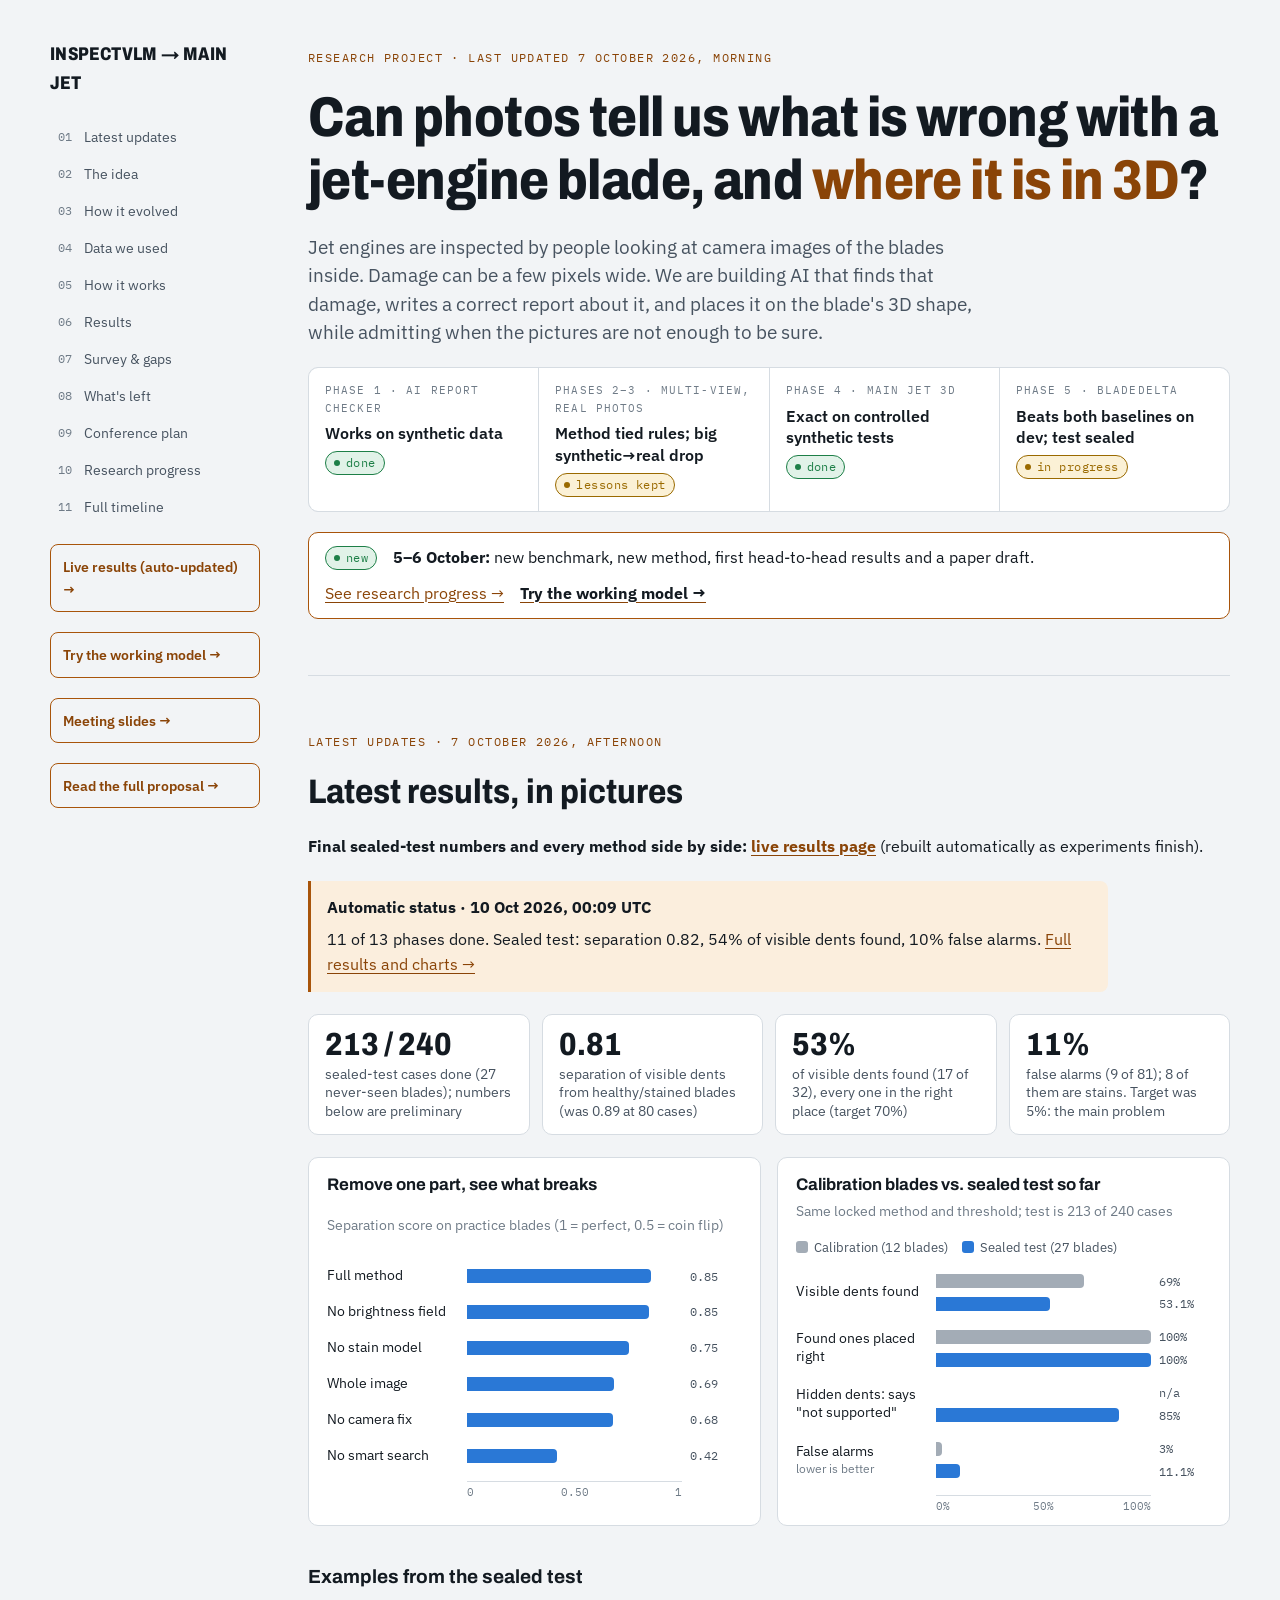
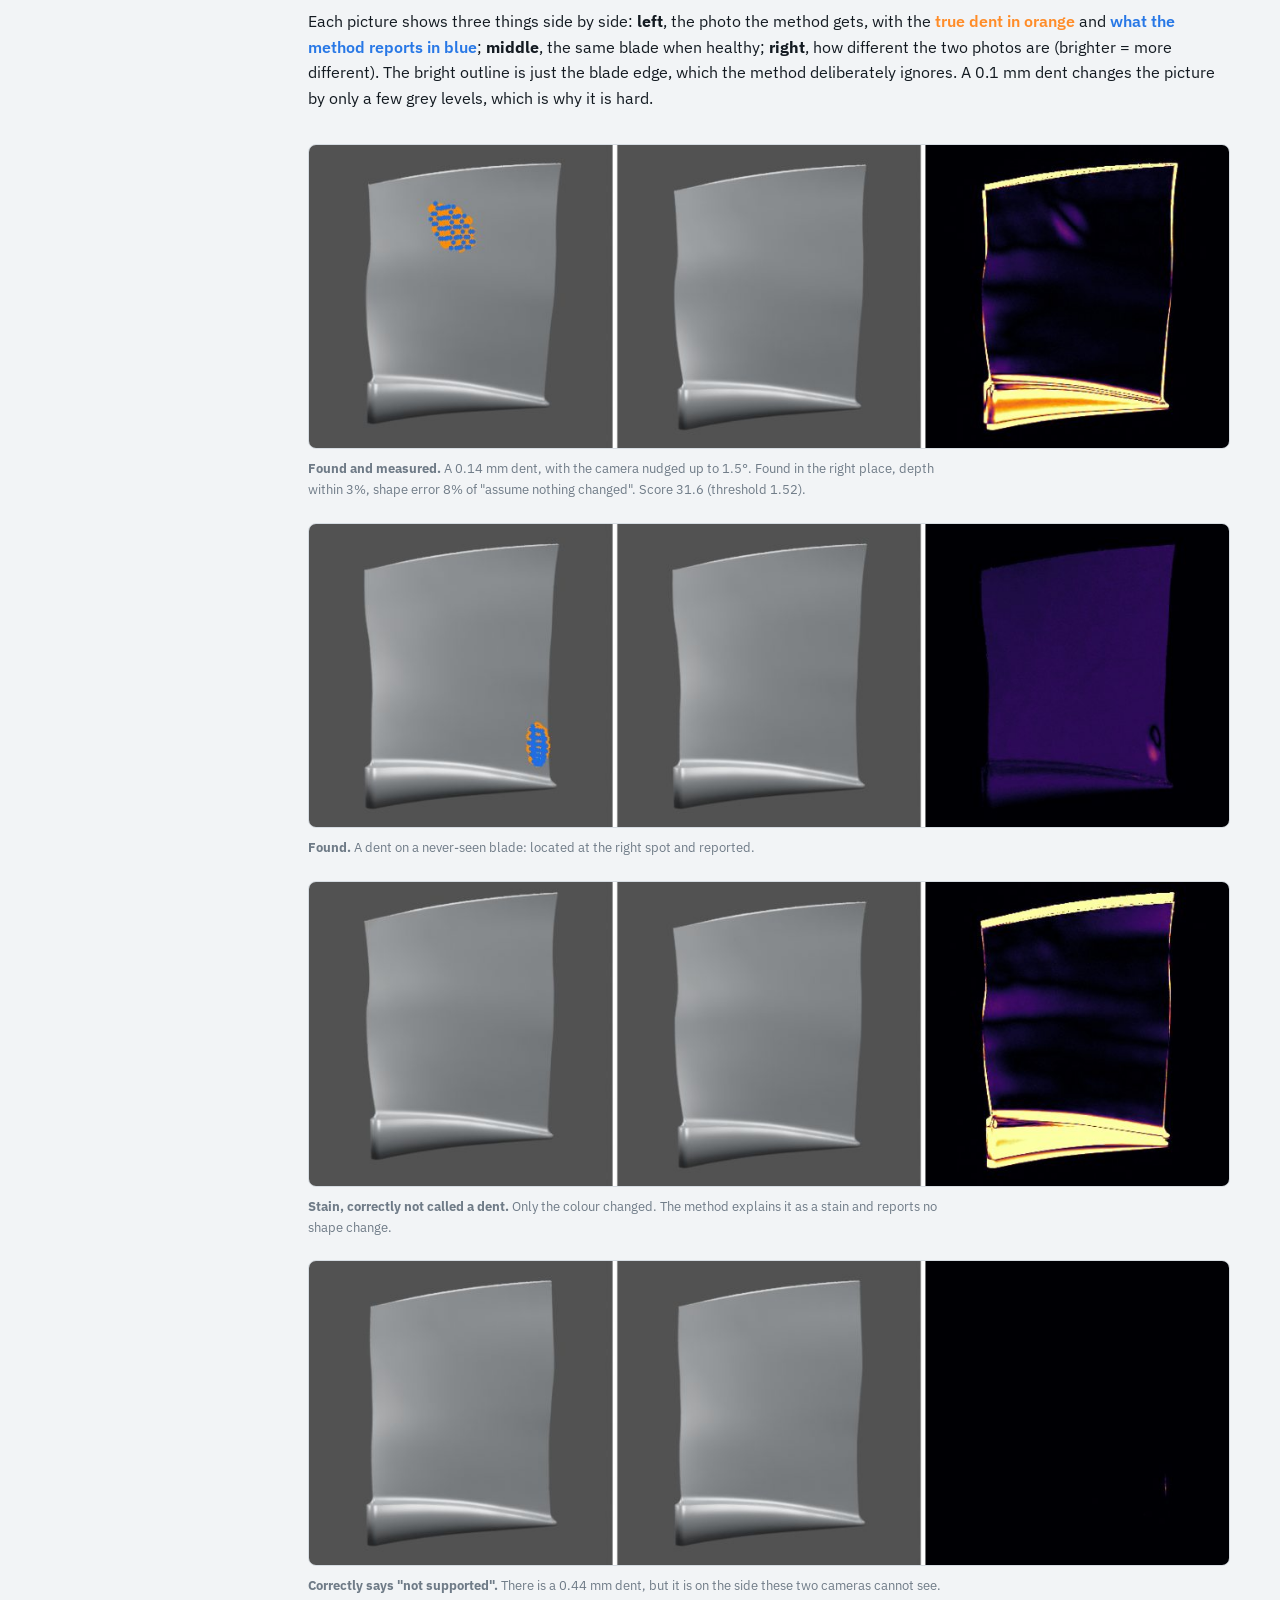
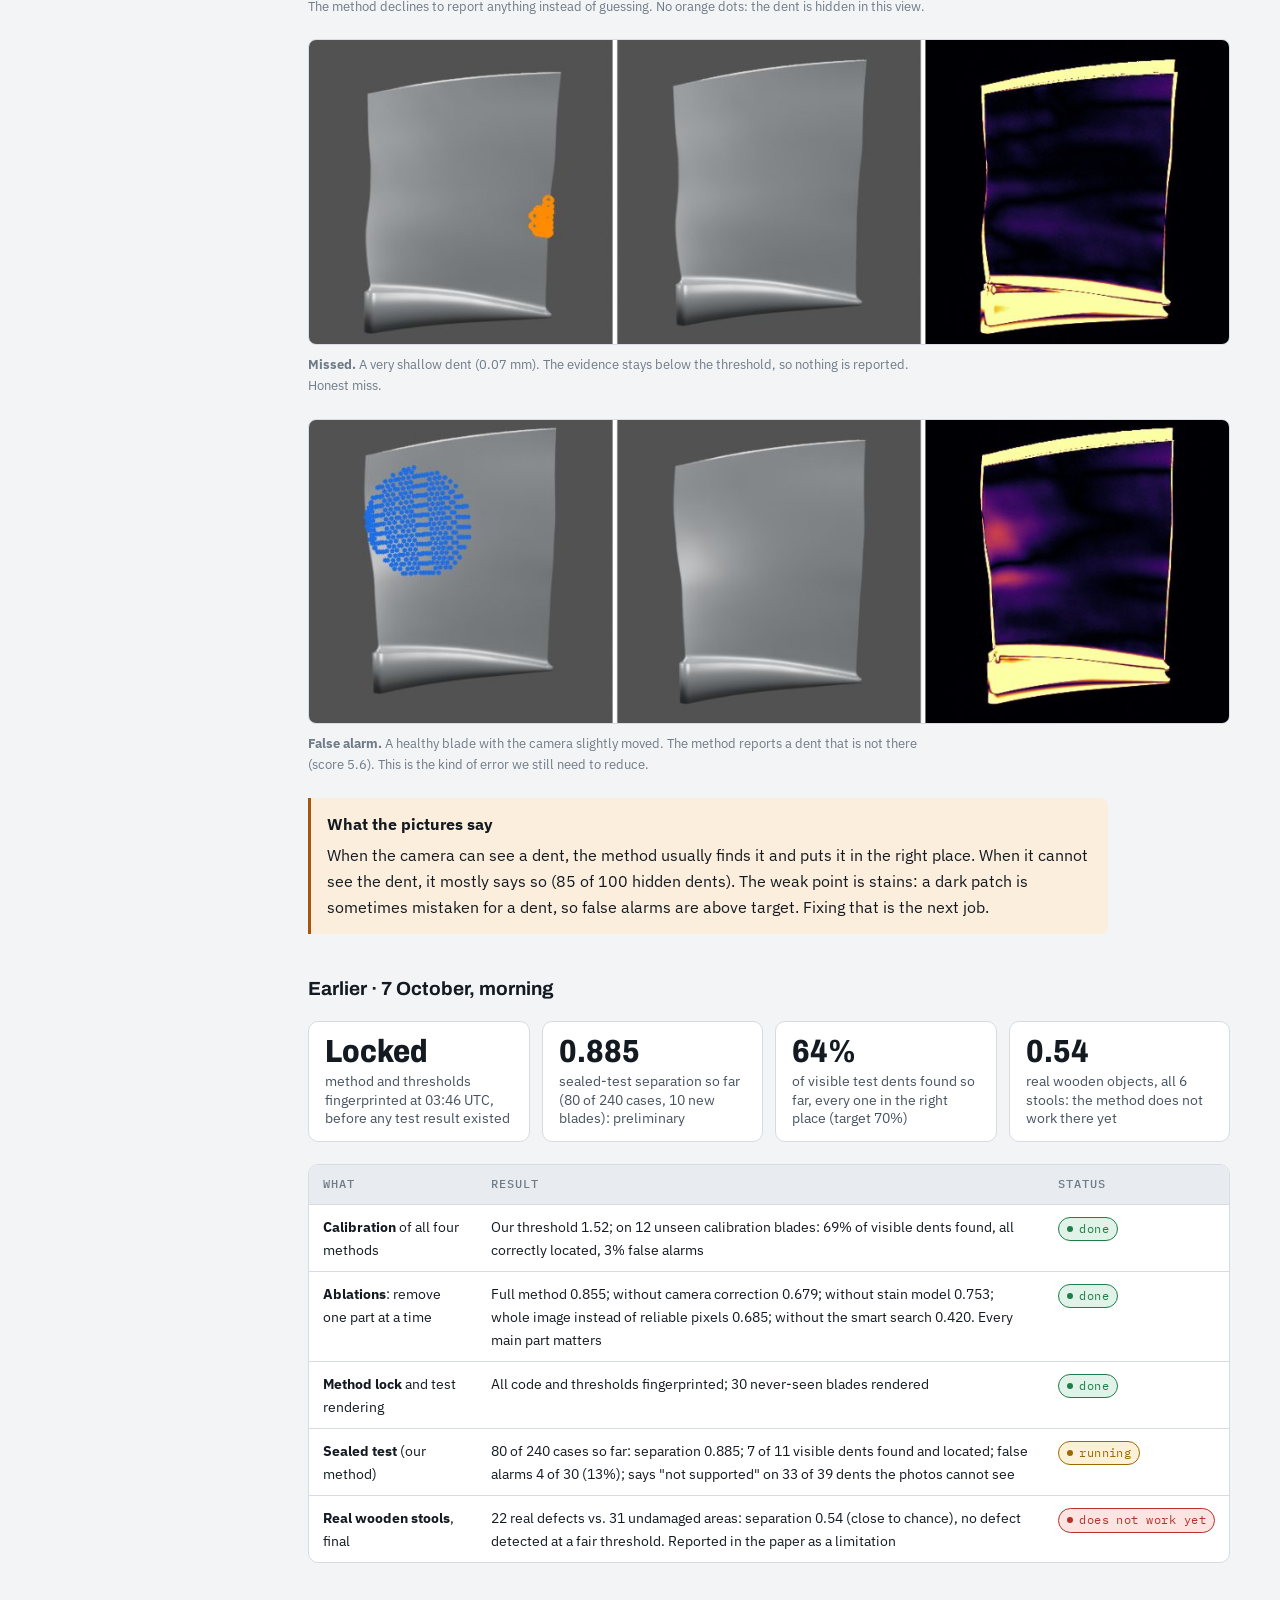
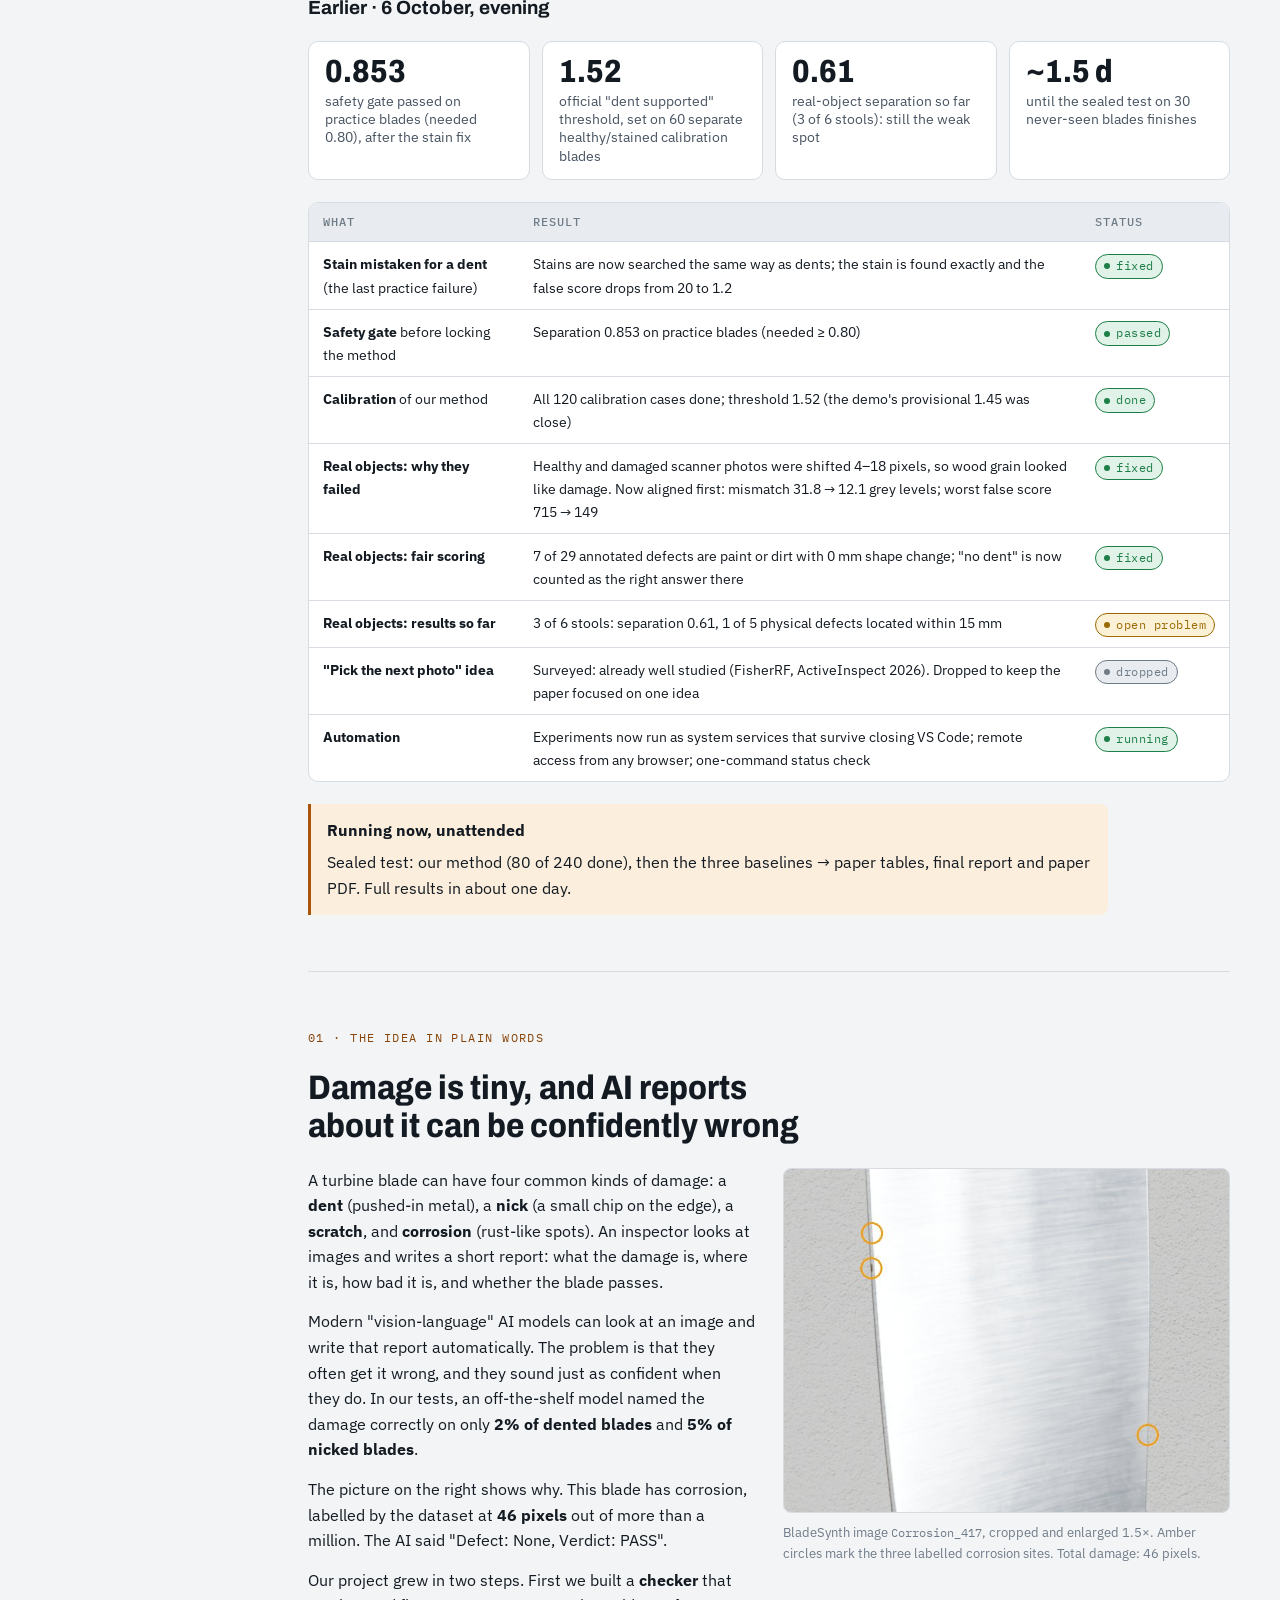
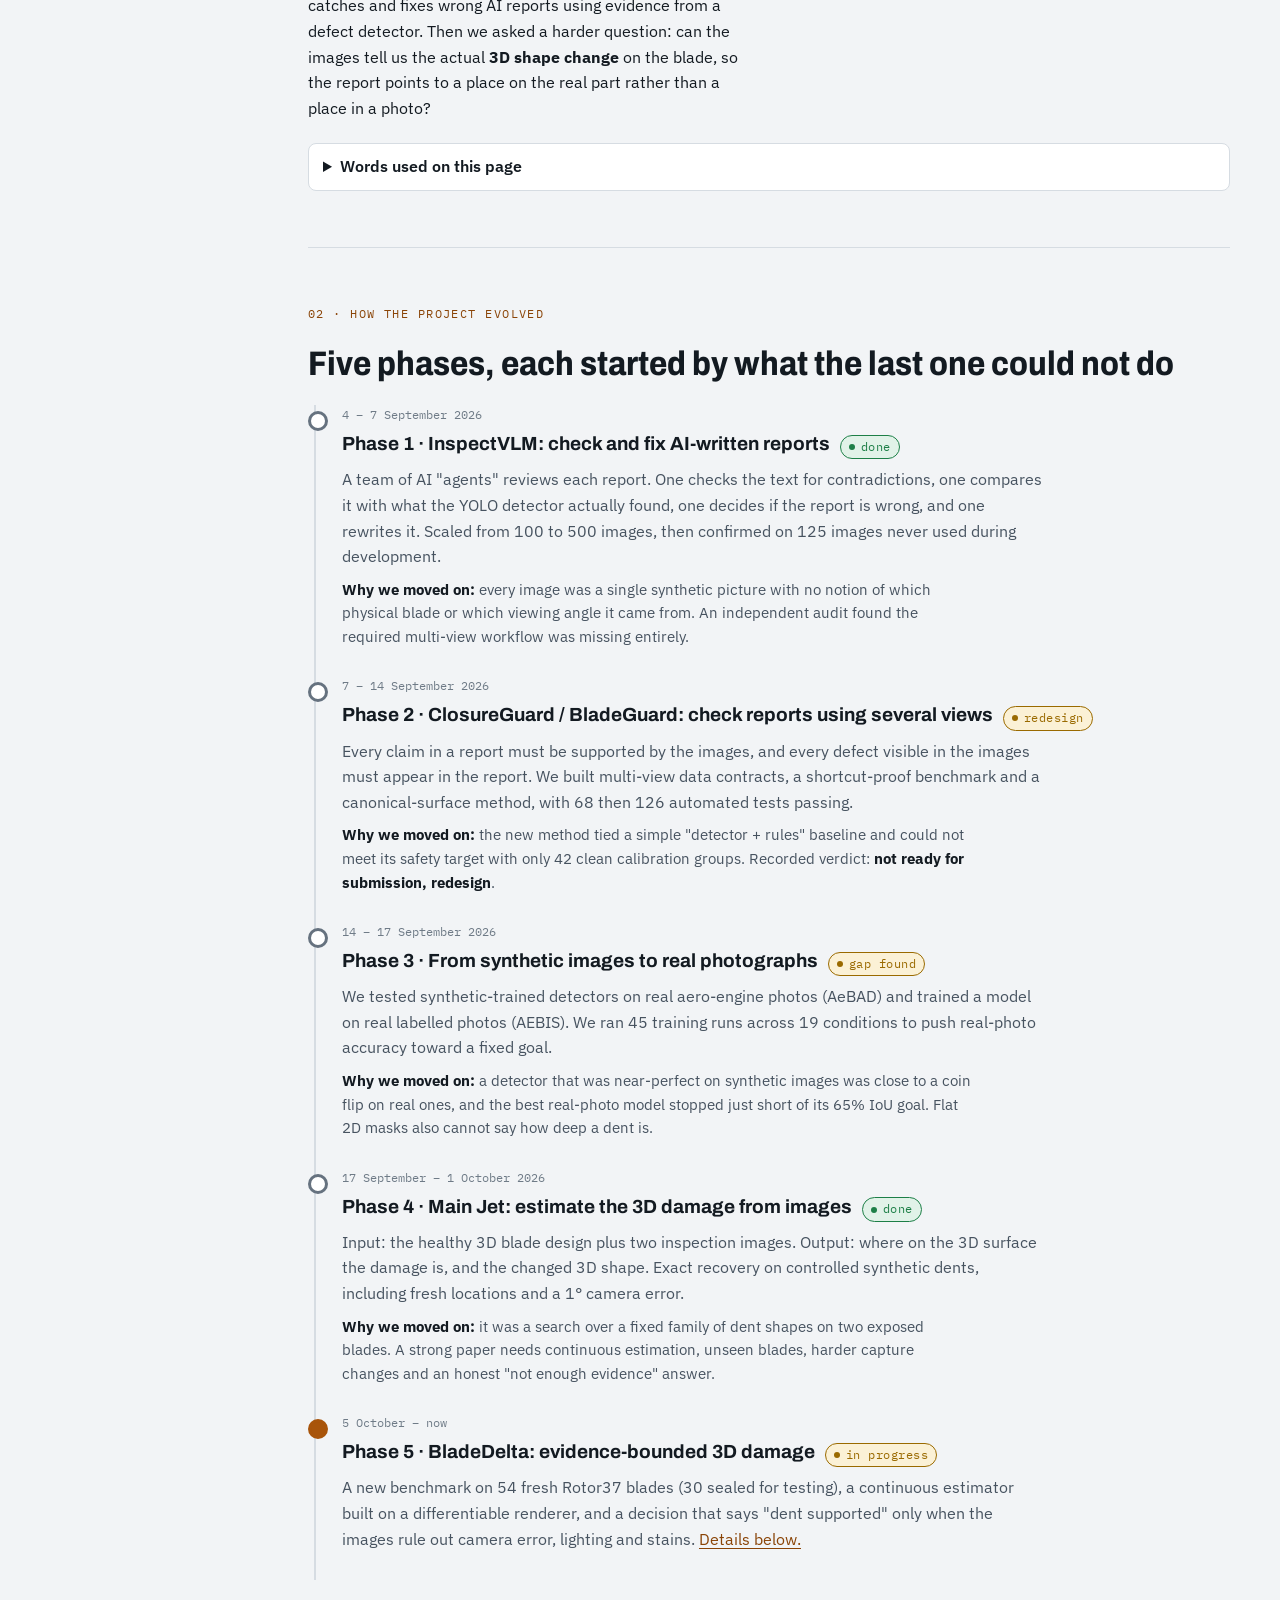
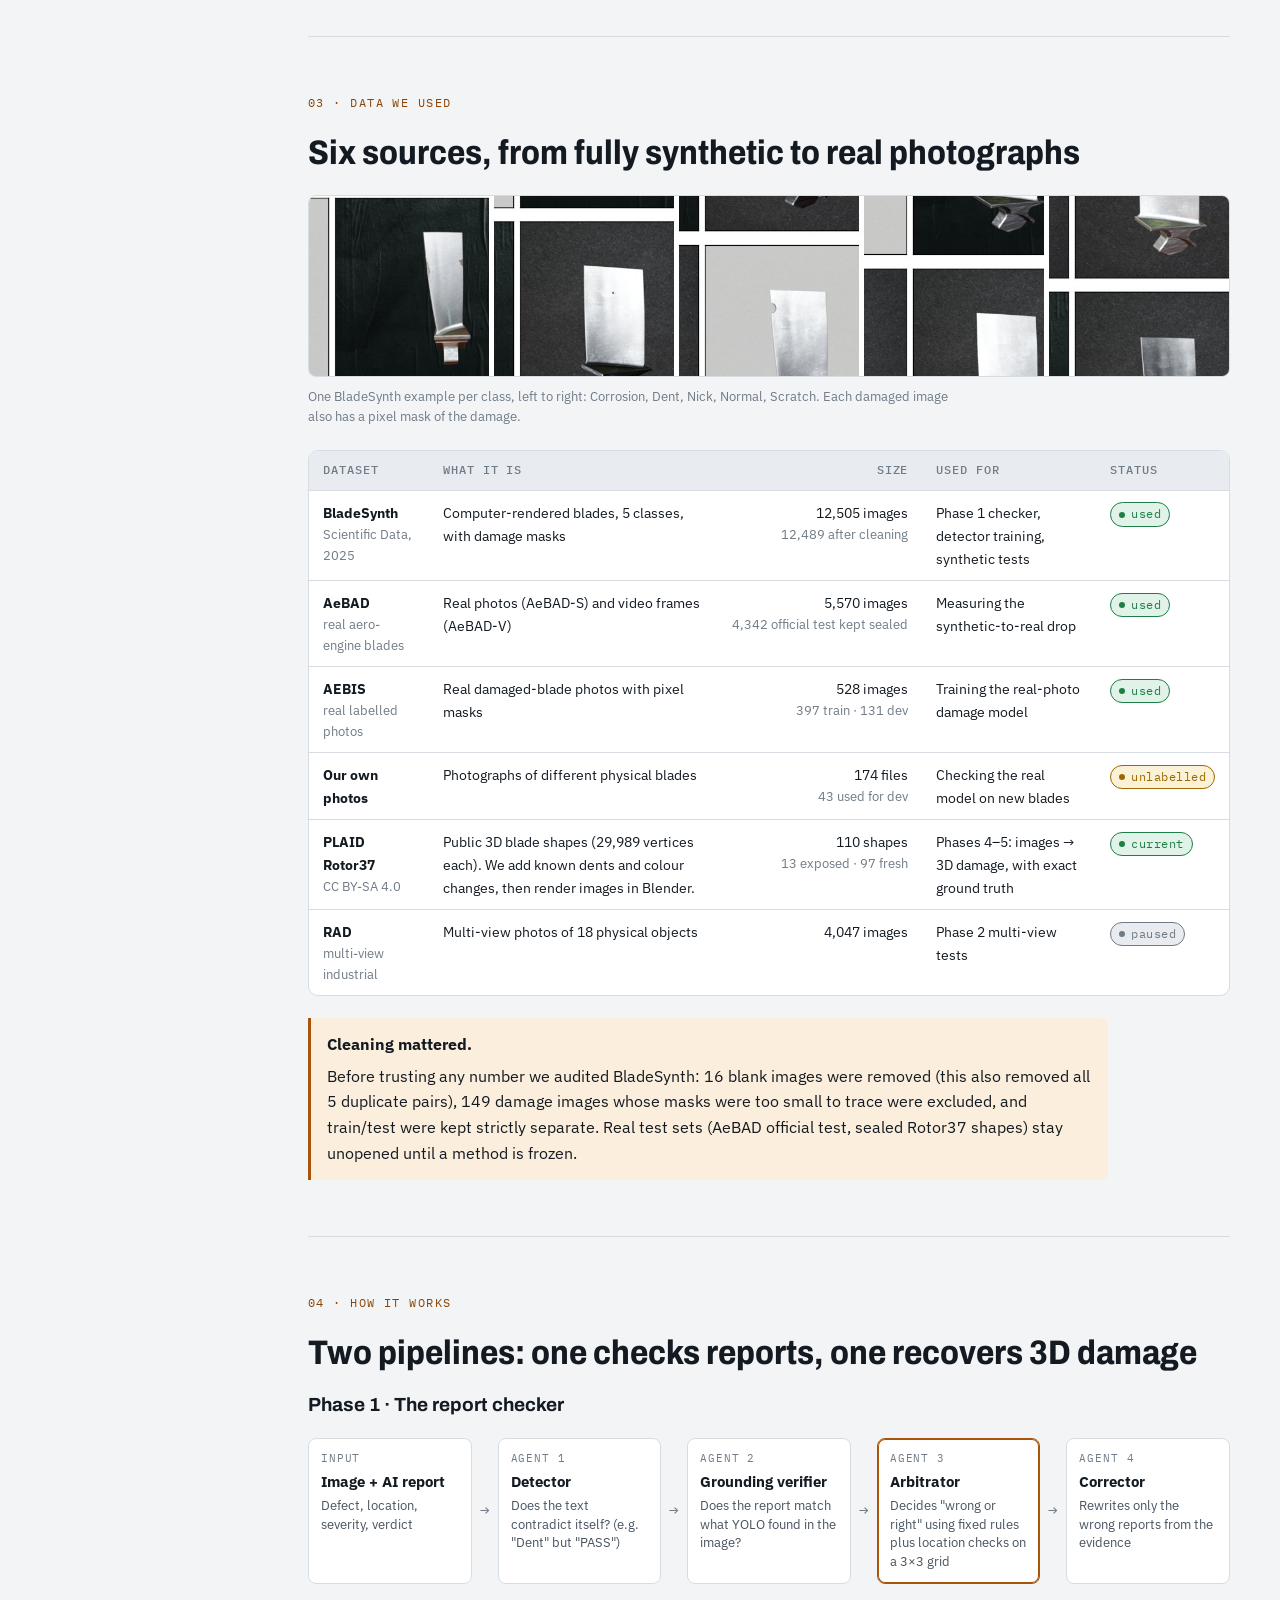
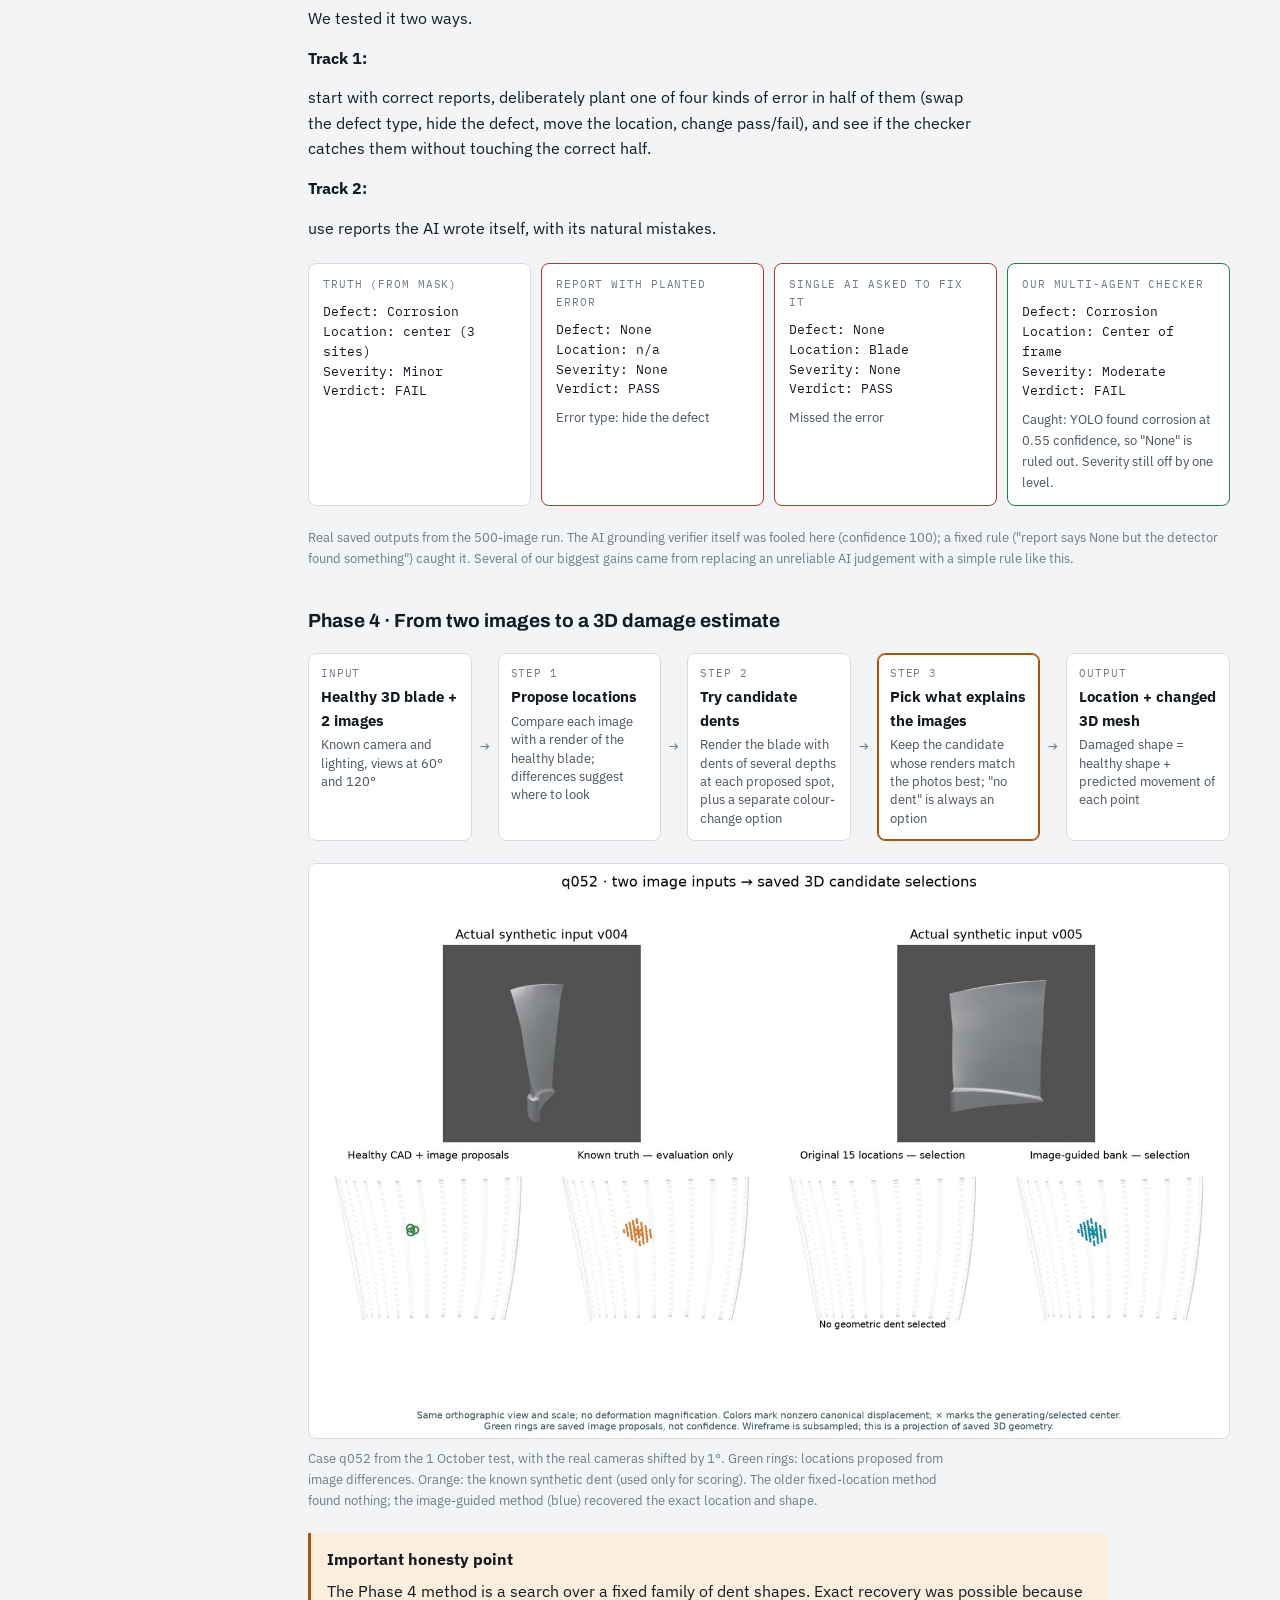
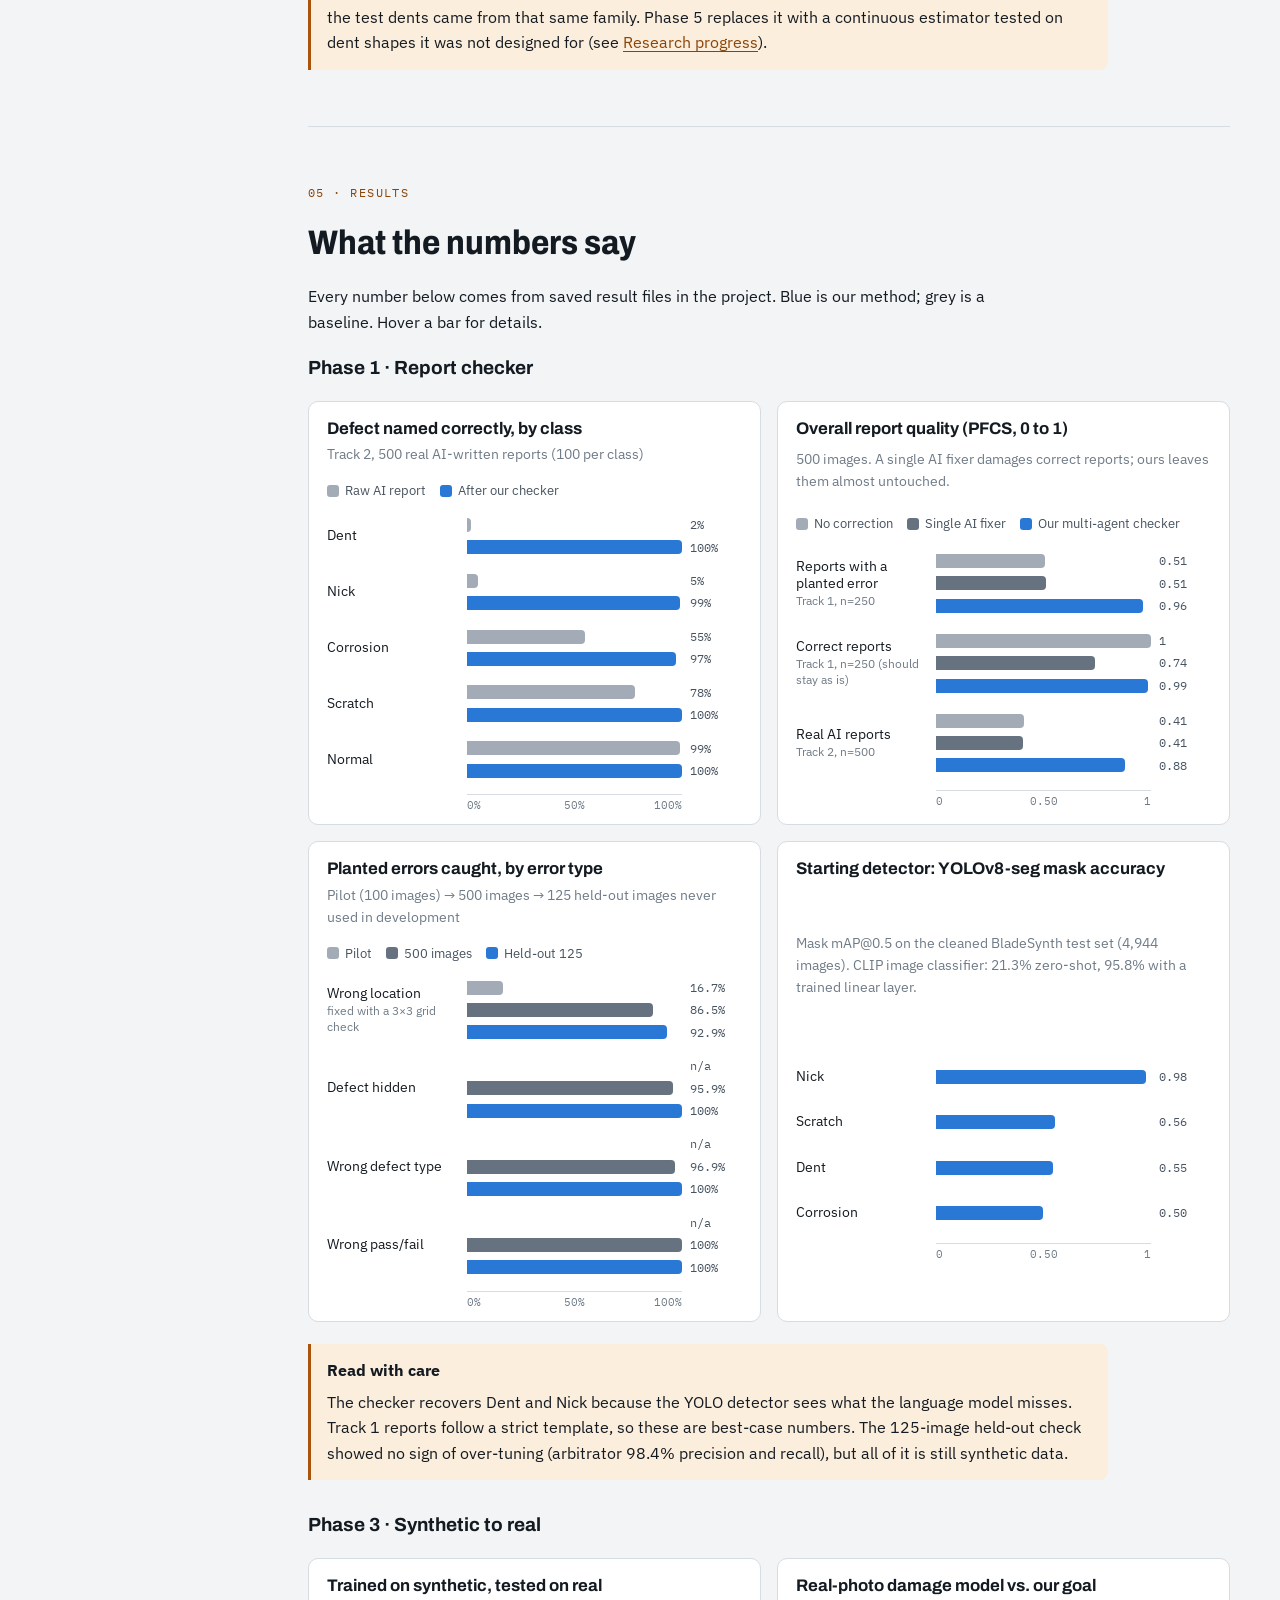
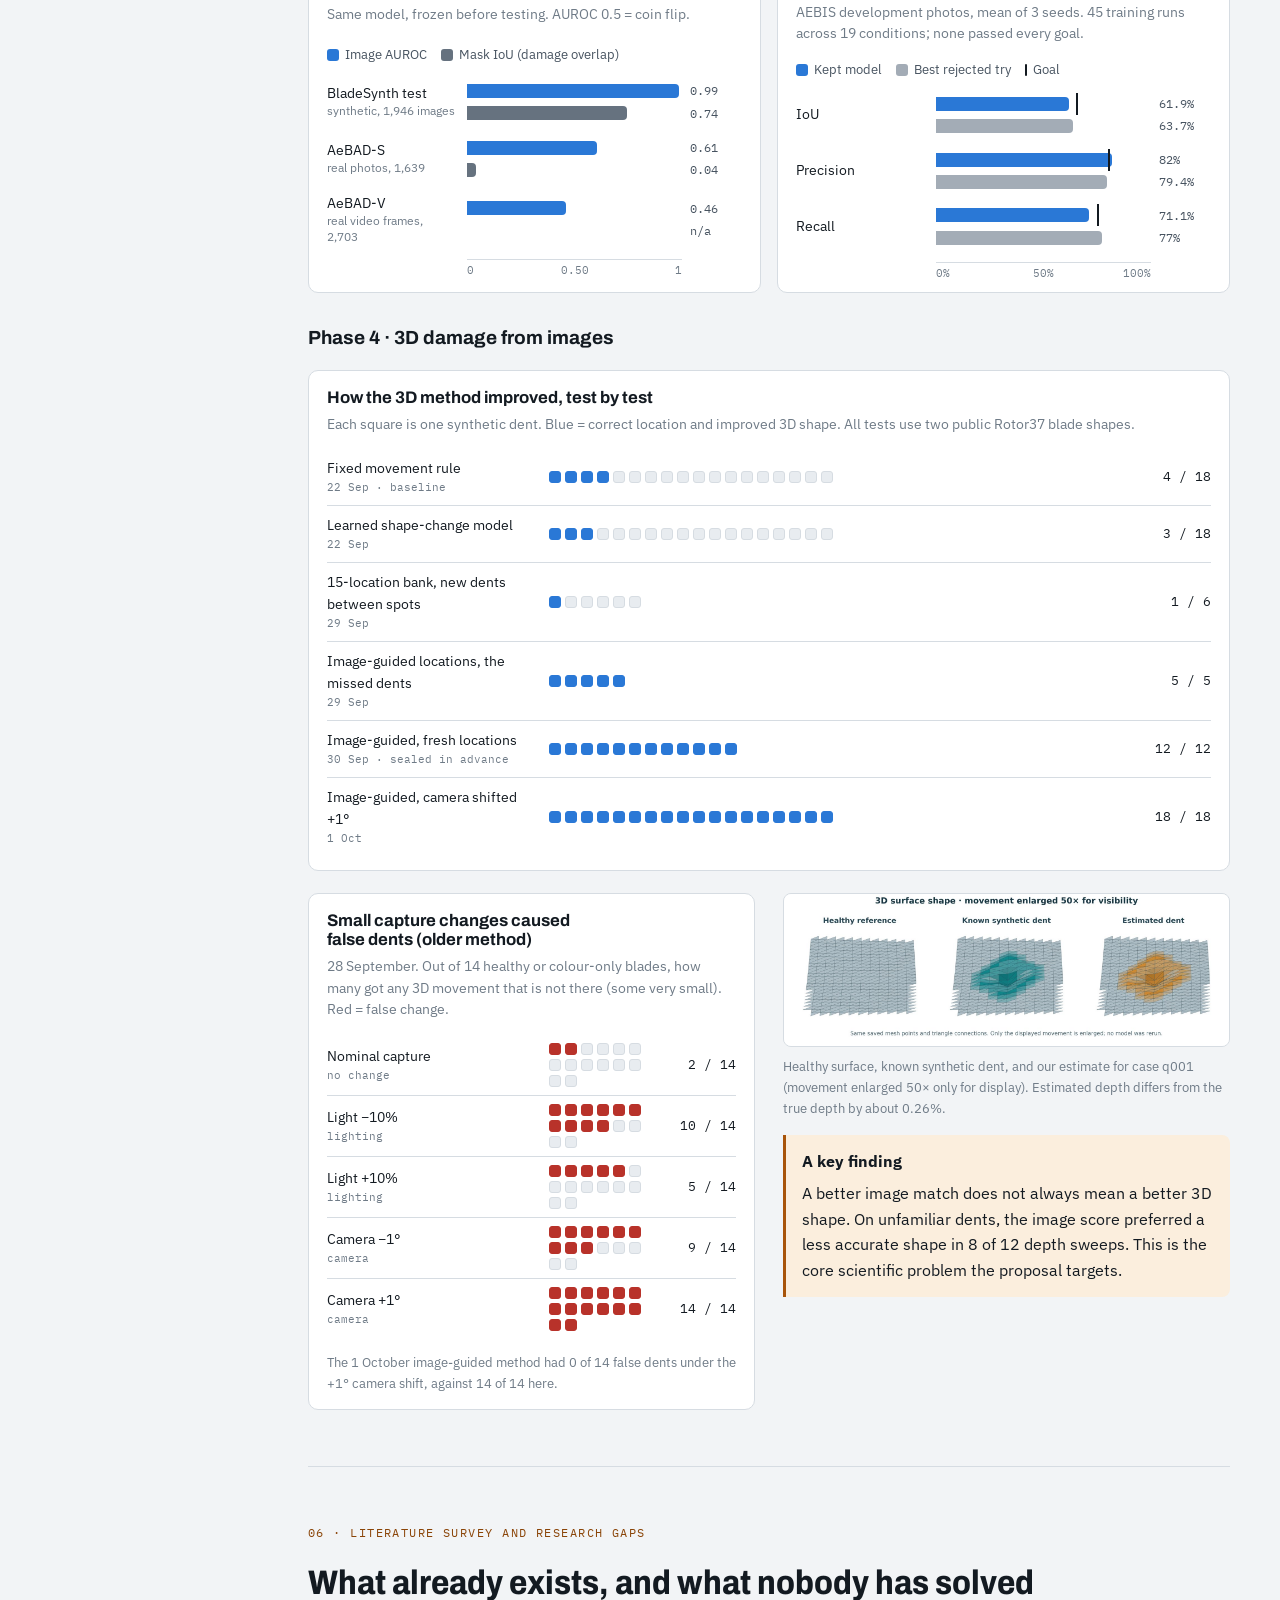
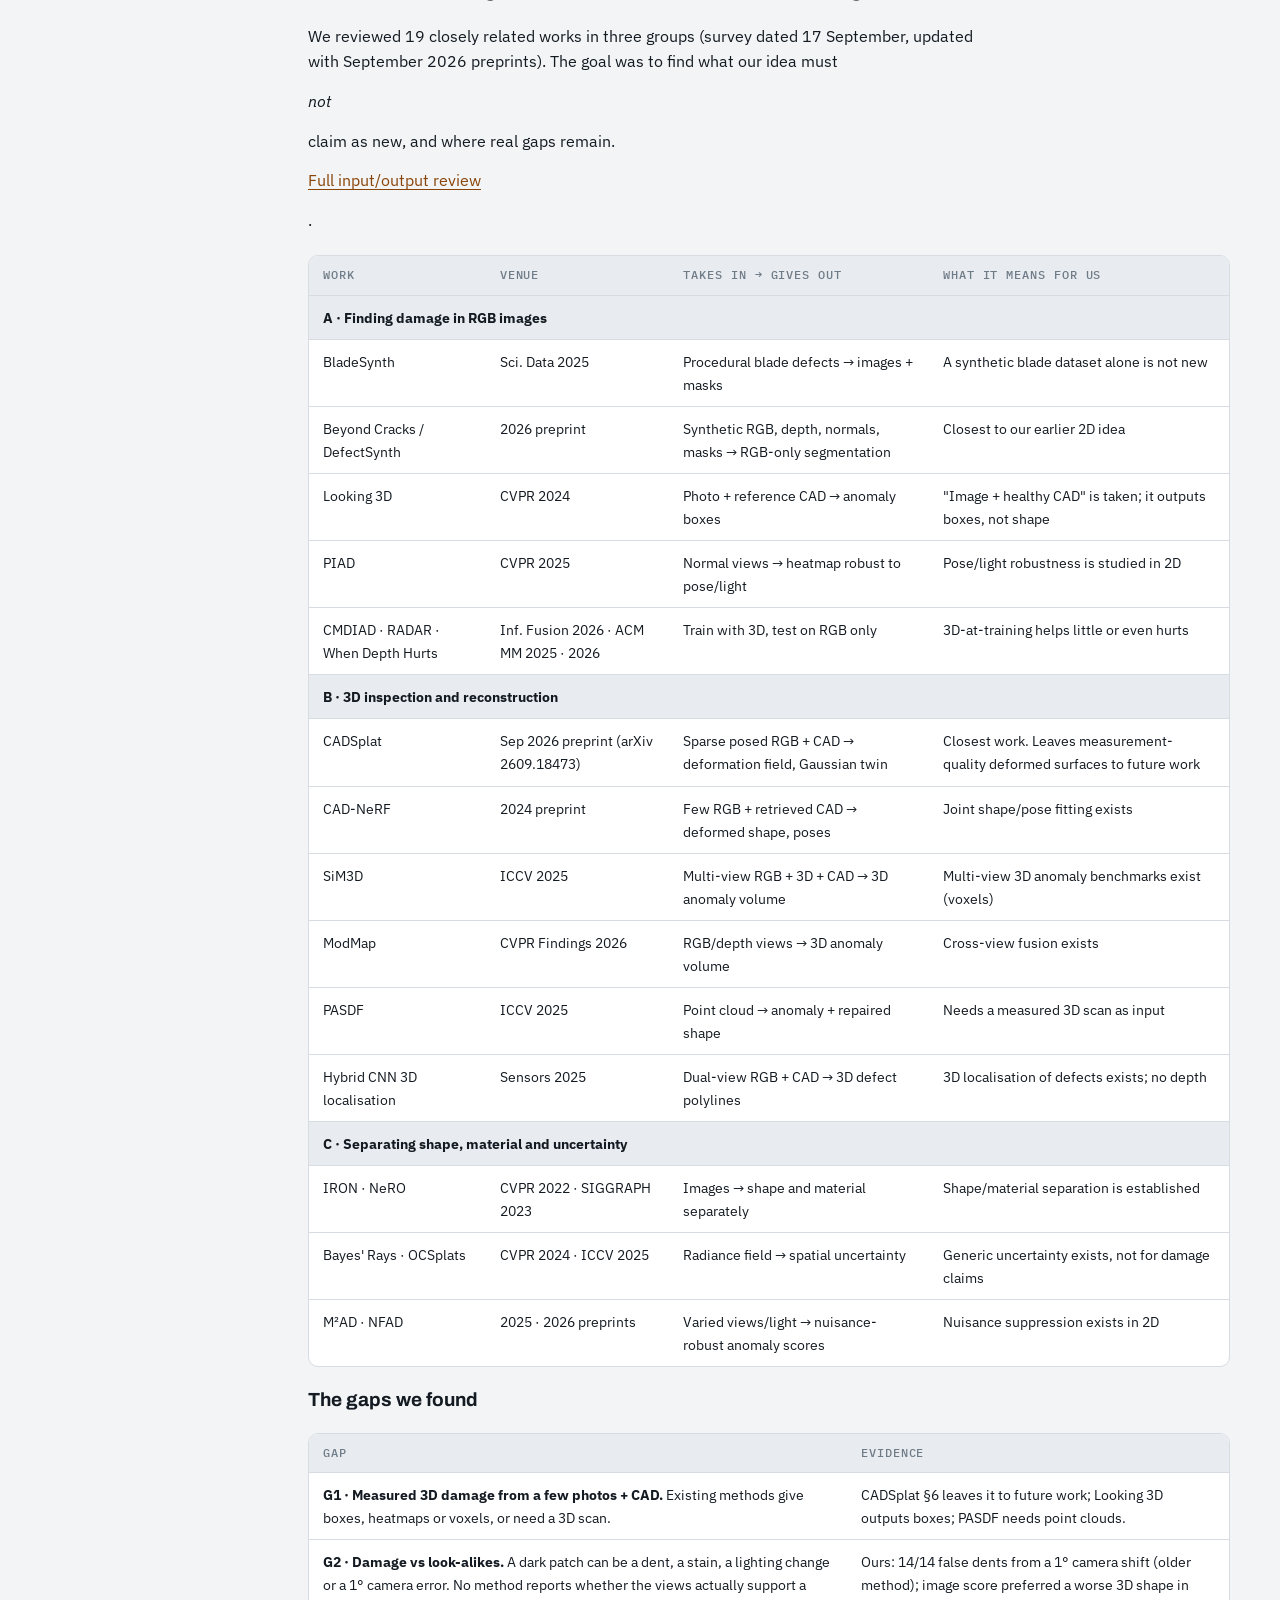
==== commit 75fb8278: "Auto-update results (interim) Co-Authored-By: Claude Opus 5.5 <noreply@anthropic.com>" ====
--- a/index.html
+++ b/index.html
@@ -58,7 +58,7 @@
       <span class="eyebrow">Latest updates · 7 October 2026, afternoon</span>
       <h2 id="h-latest">Latest results, in pictures</h2>
       <p><b>Final sealed-test numbers and every method side by side: <a href="results.html">live results page</a></b> (rebuilt automatically as experiments finish).</p>
-      <!--AUTO-STATUS-START--><div class="note"><strong>Automatic status · 09 Oct 2026, 22:09 UTC</strong><p>11 of 13 phases done. Sealed test: separation 0.82, 54% of visible dents found, 10% false alarms. <a href="results.html">Full results and charts →</a></p></div><!--AUTO-STATUS-END-->
+      <!--AUTO-STATUS-START--><div class="note"><strong>Automatic status · 10 Oct 2026, 00:09 UTC</strong><p>11 of 13 phases done. Sealed test: separation 0.82, 54% of visible dents found, 10% false alarms. <a href="results.html">Full results and charts →</a></p></div><!--AUTO-STATUS-END-->
       <div class="stats">
         <div class="stat"><span class="big">213 / 240</span><span class="lbl">sealed-test cases done (27 never-seen blades); numbers below are preliminary</span></div>
         <div class="stat"><span class="big">0.81</span><span class="lbl">separation of visible dents from healthy/stained blades (was 0.89 at 80 cases)</span></div>
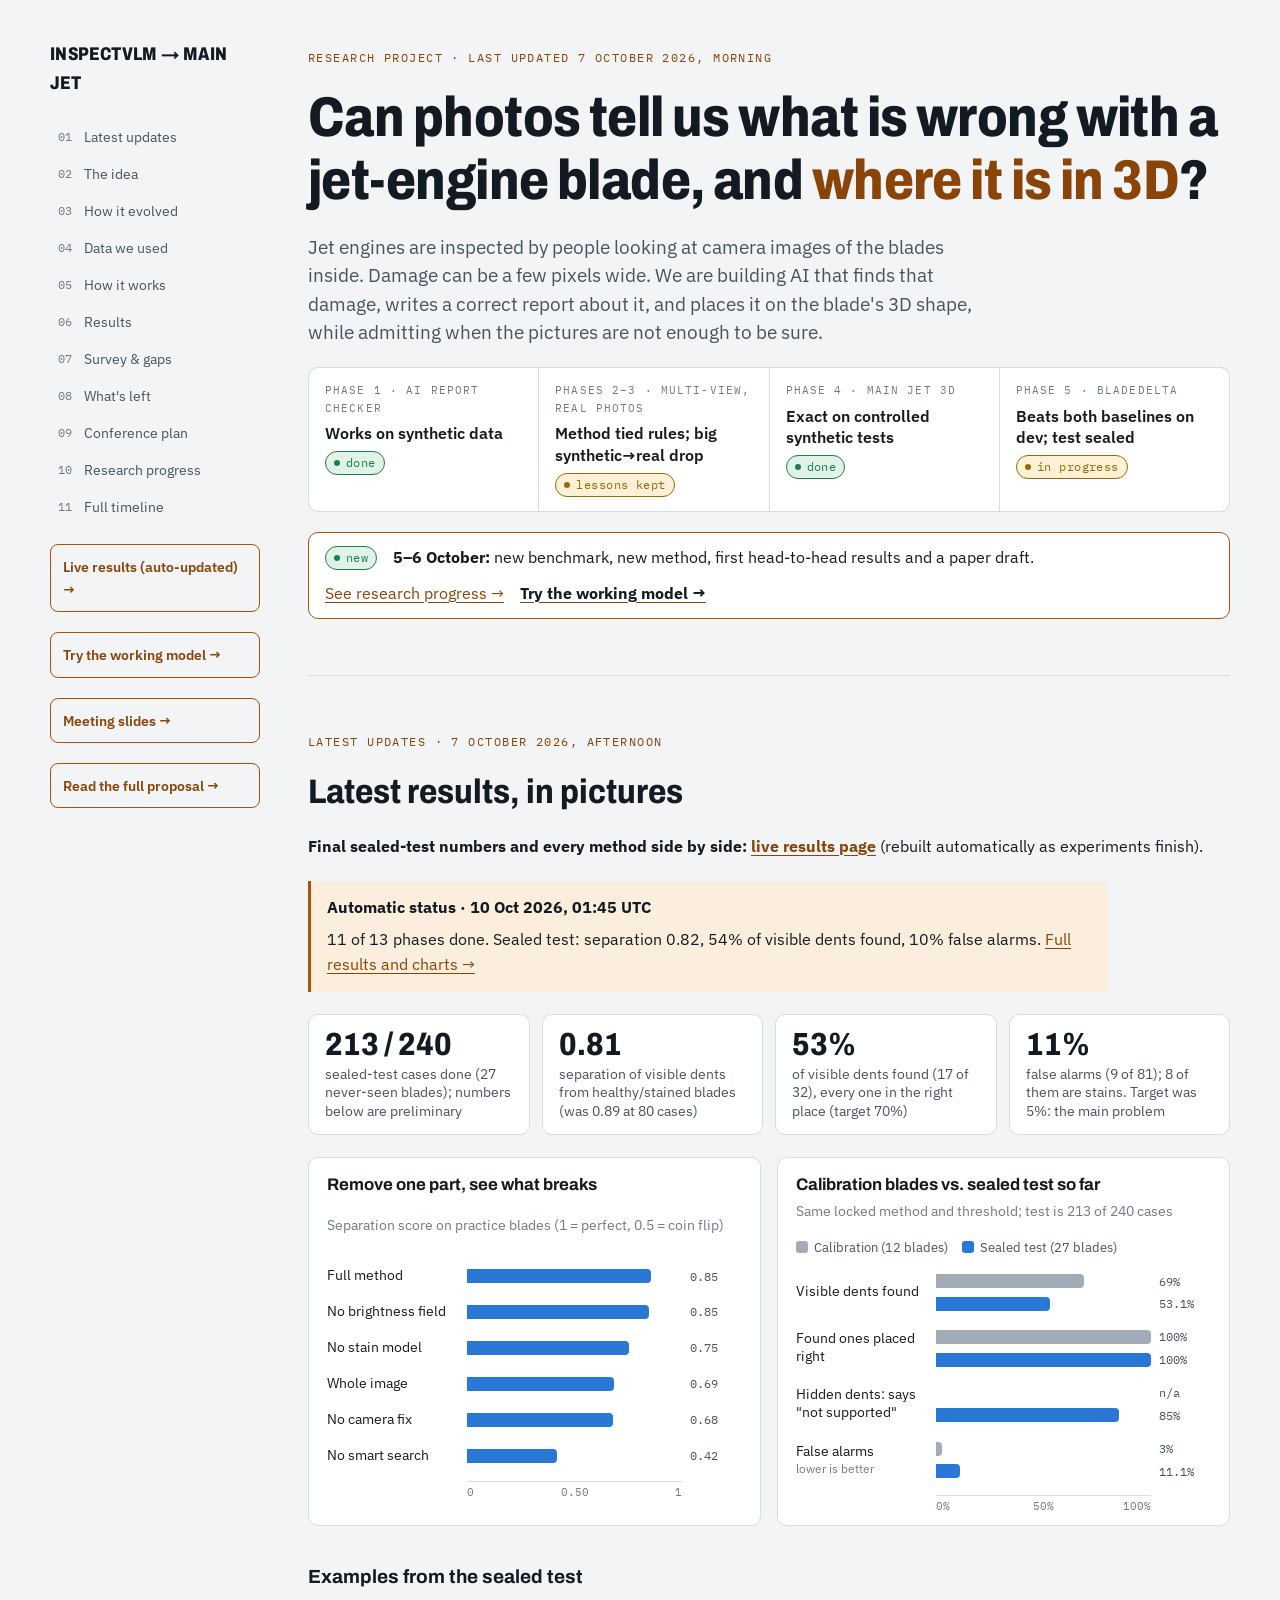
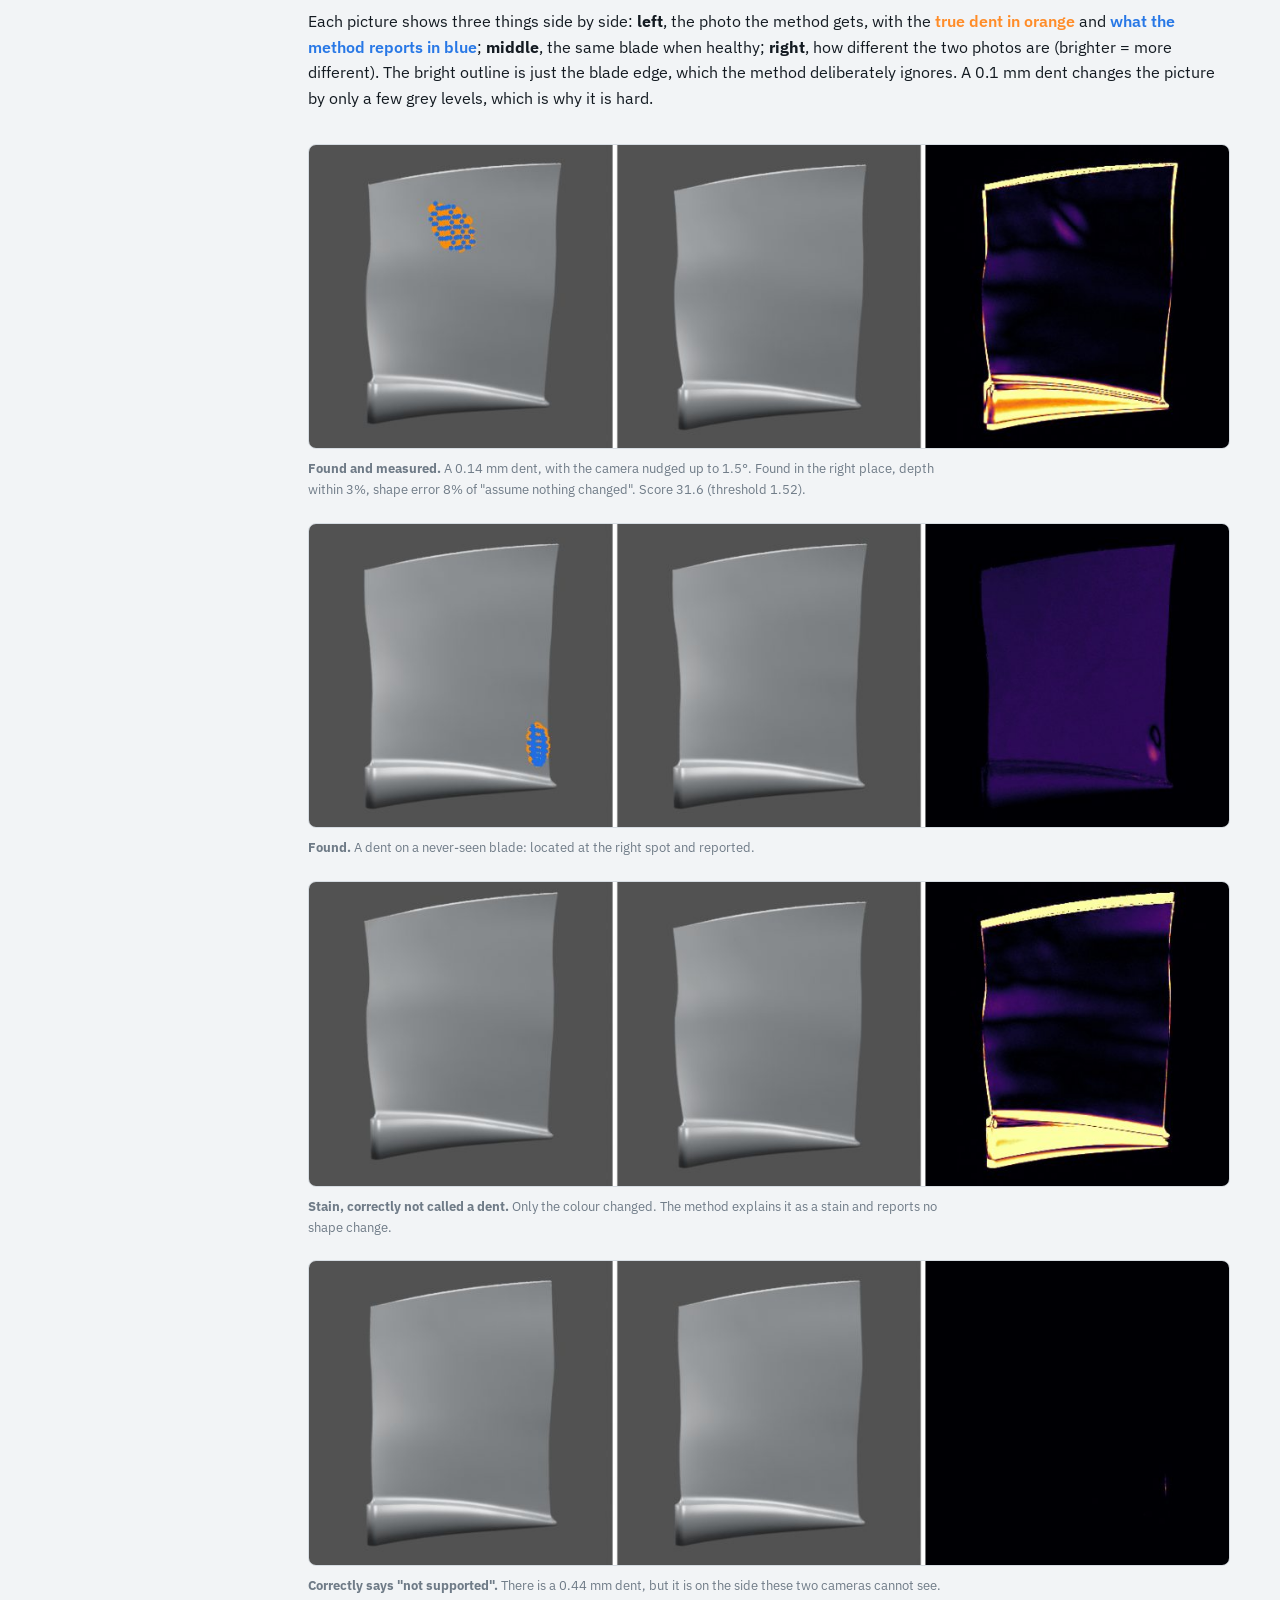
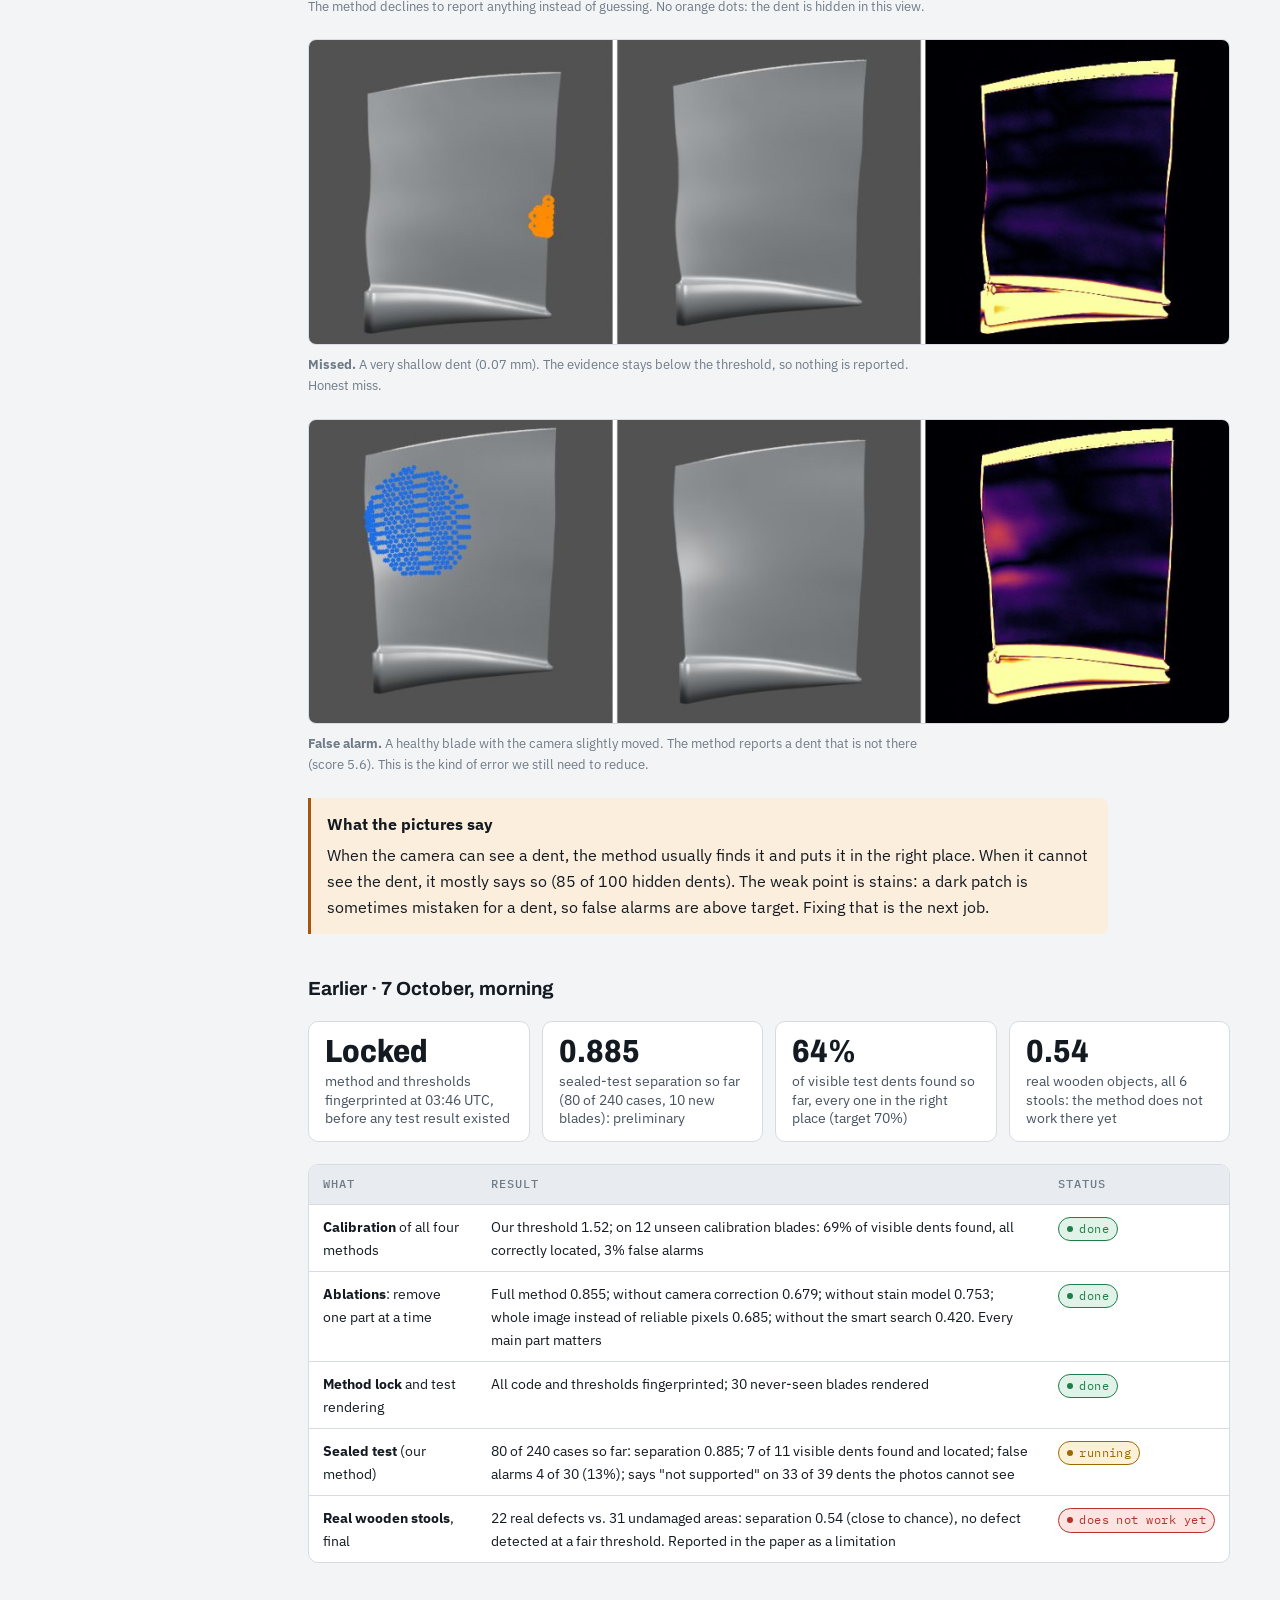
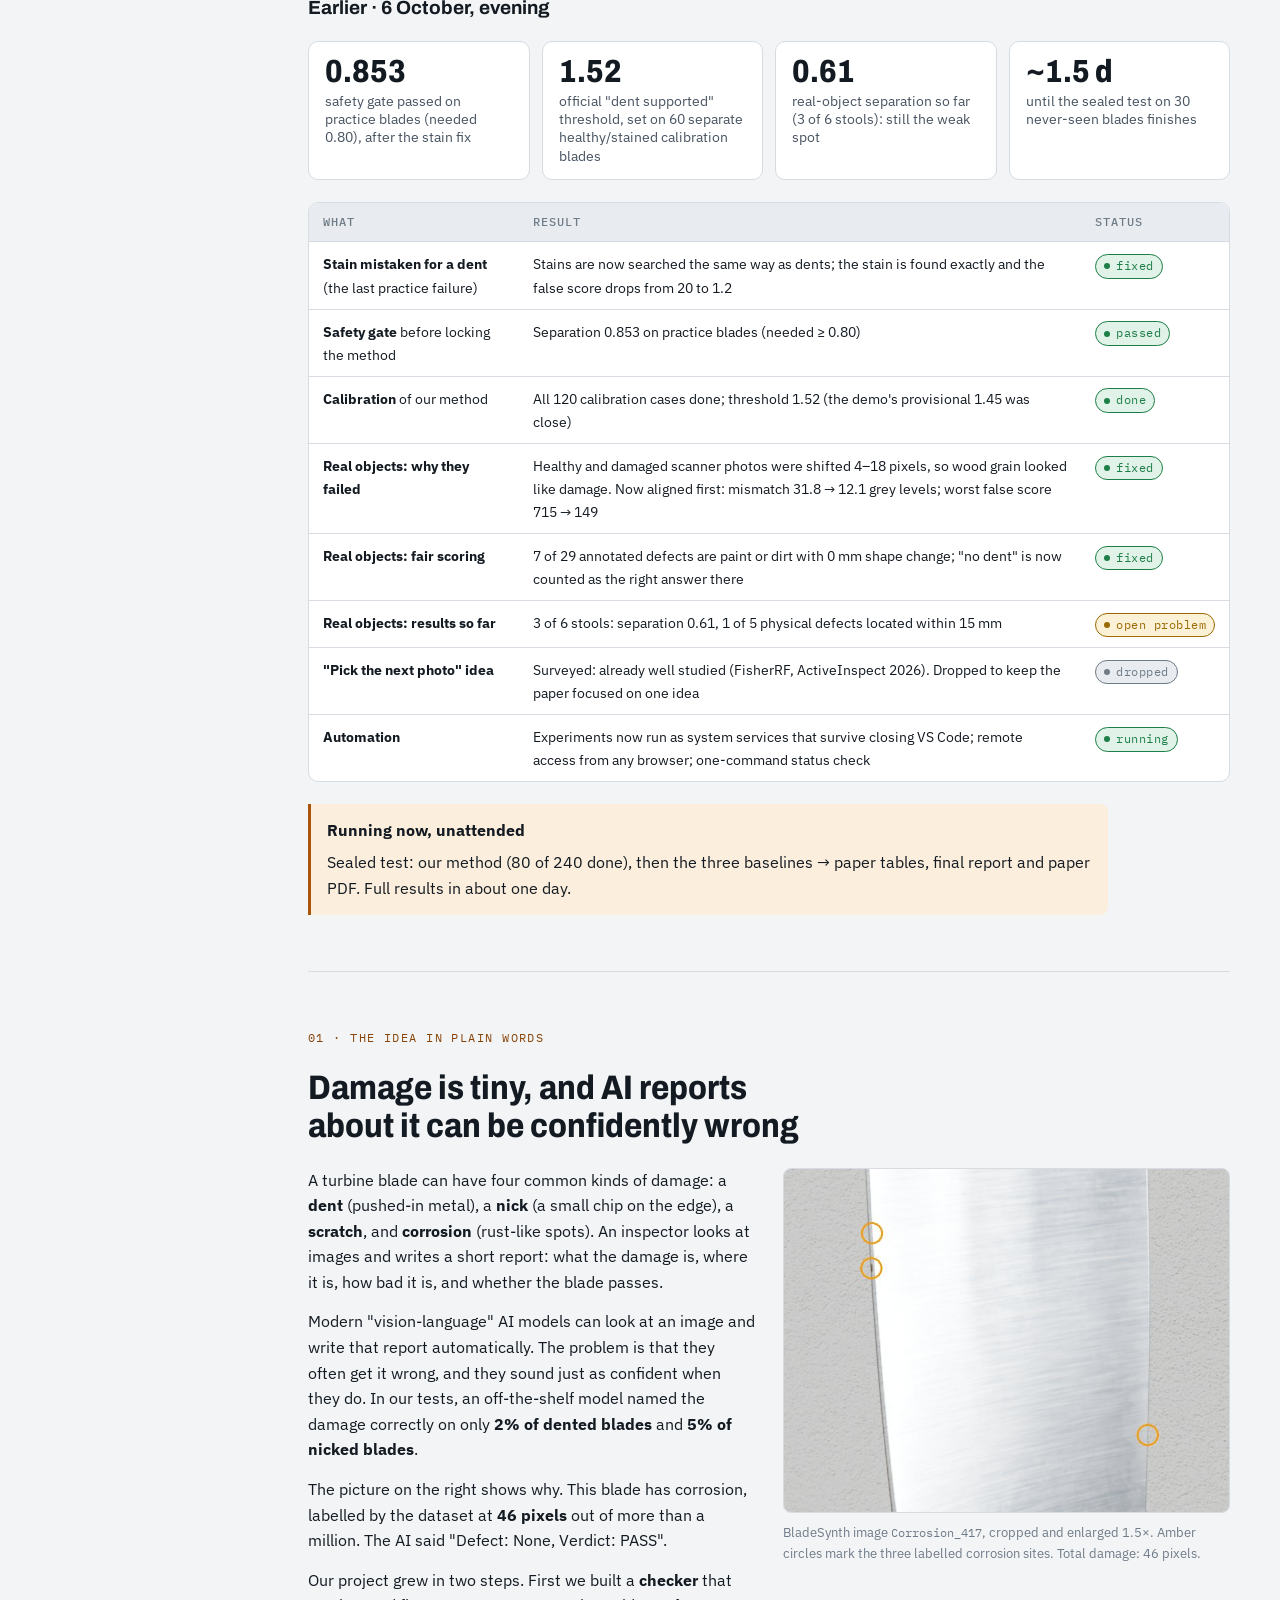
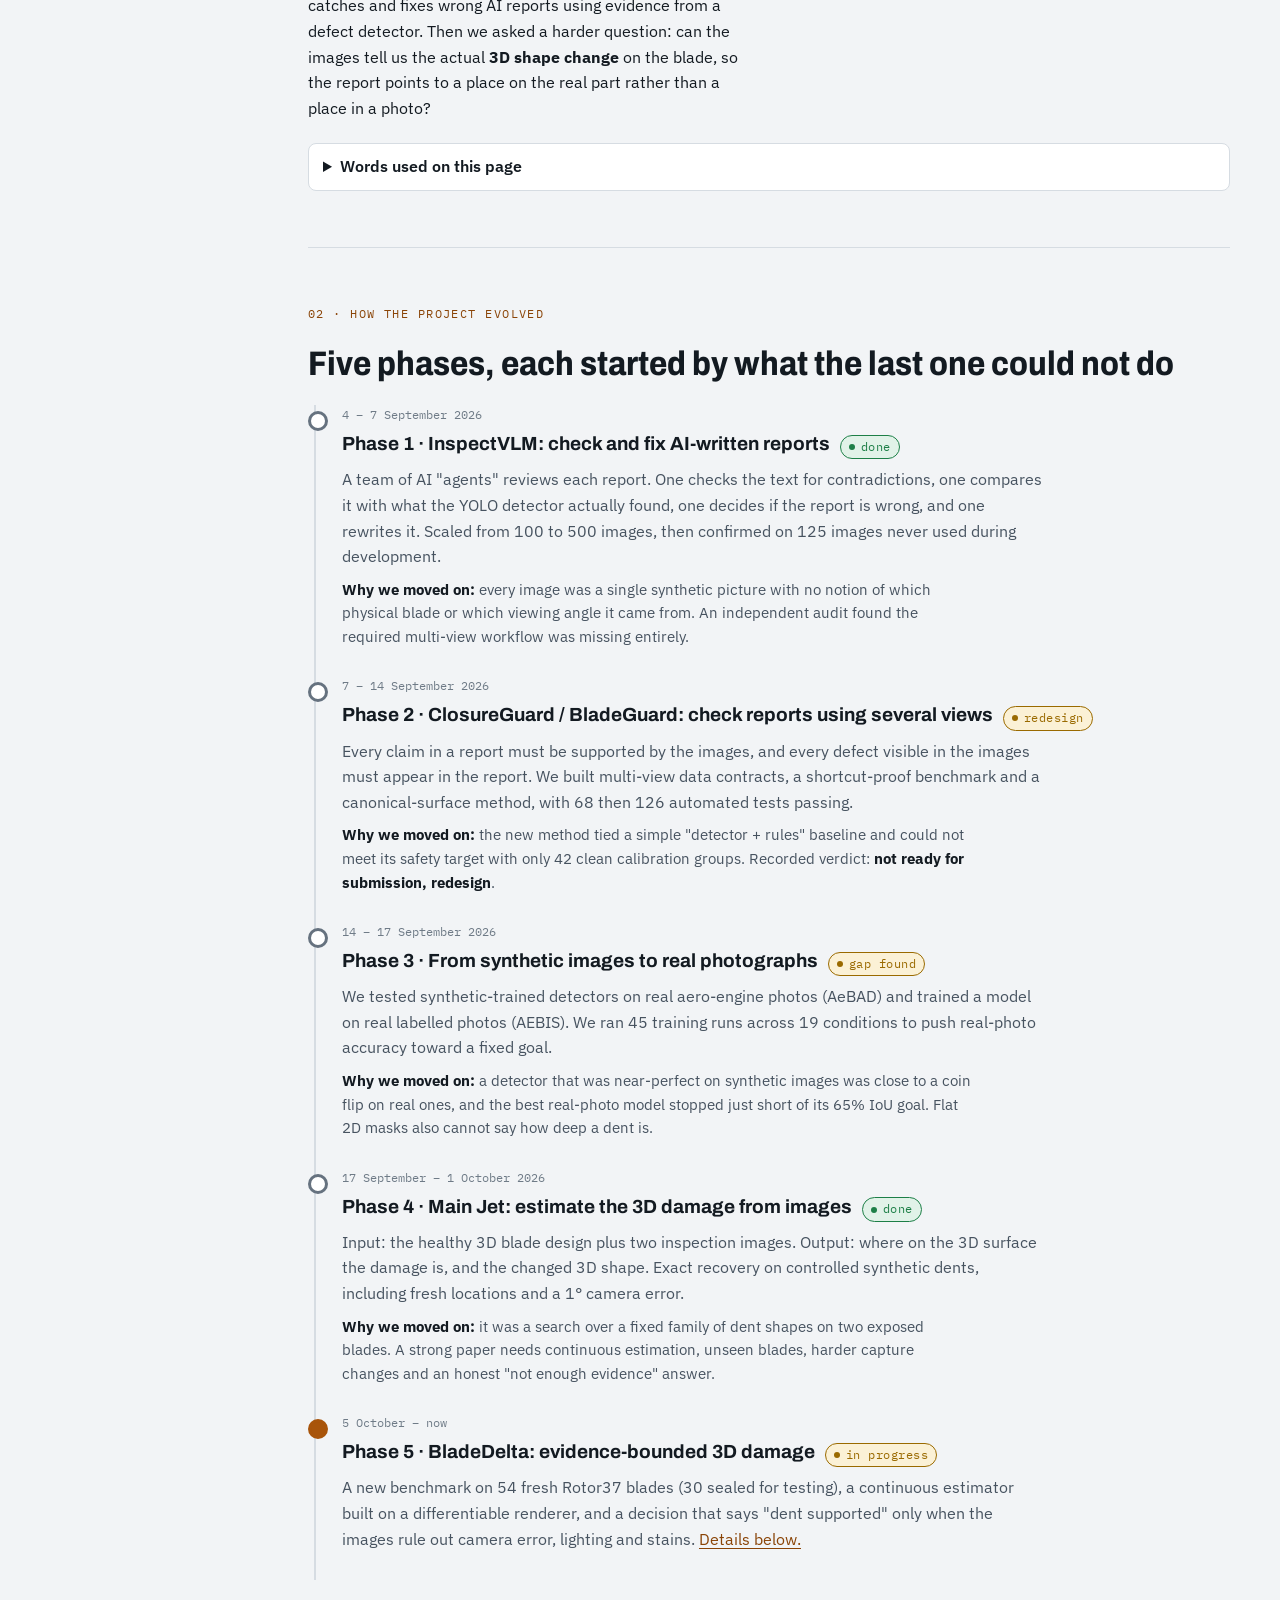
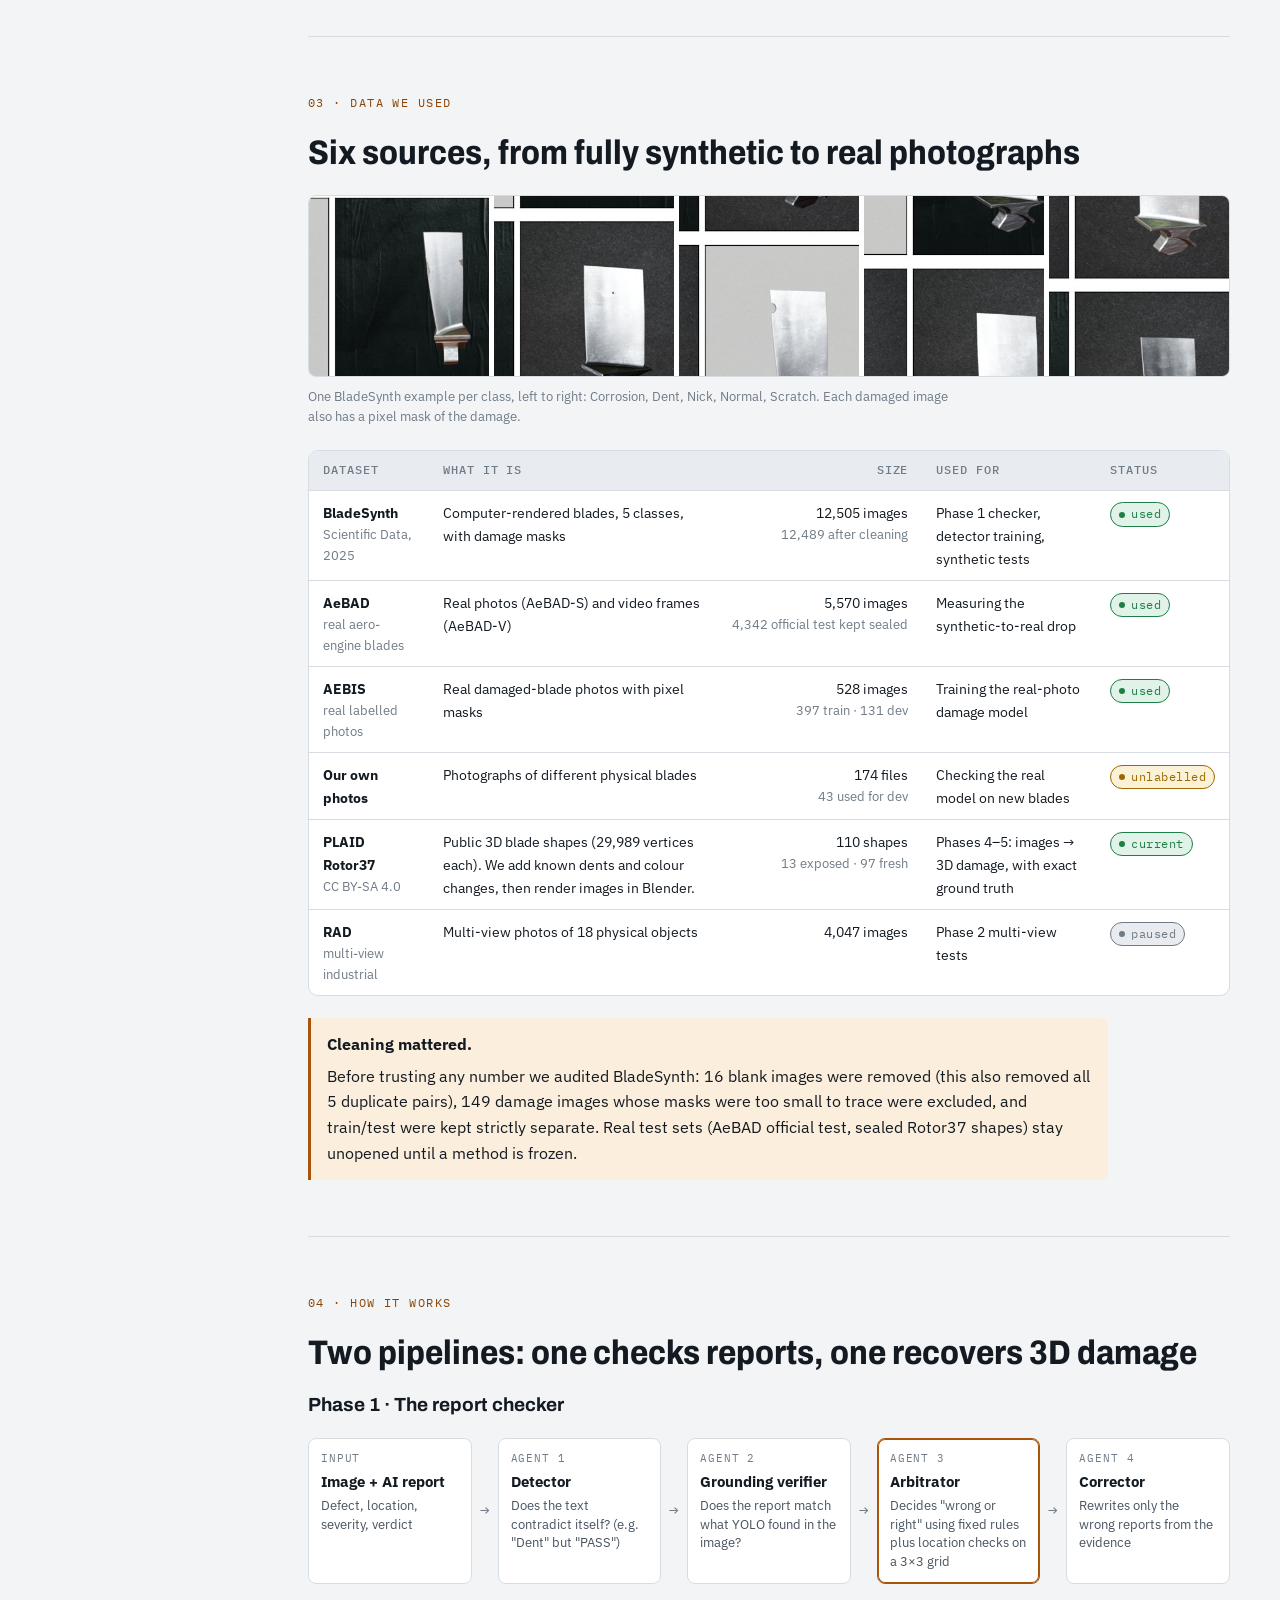
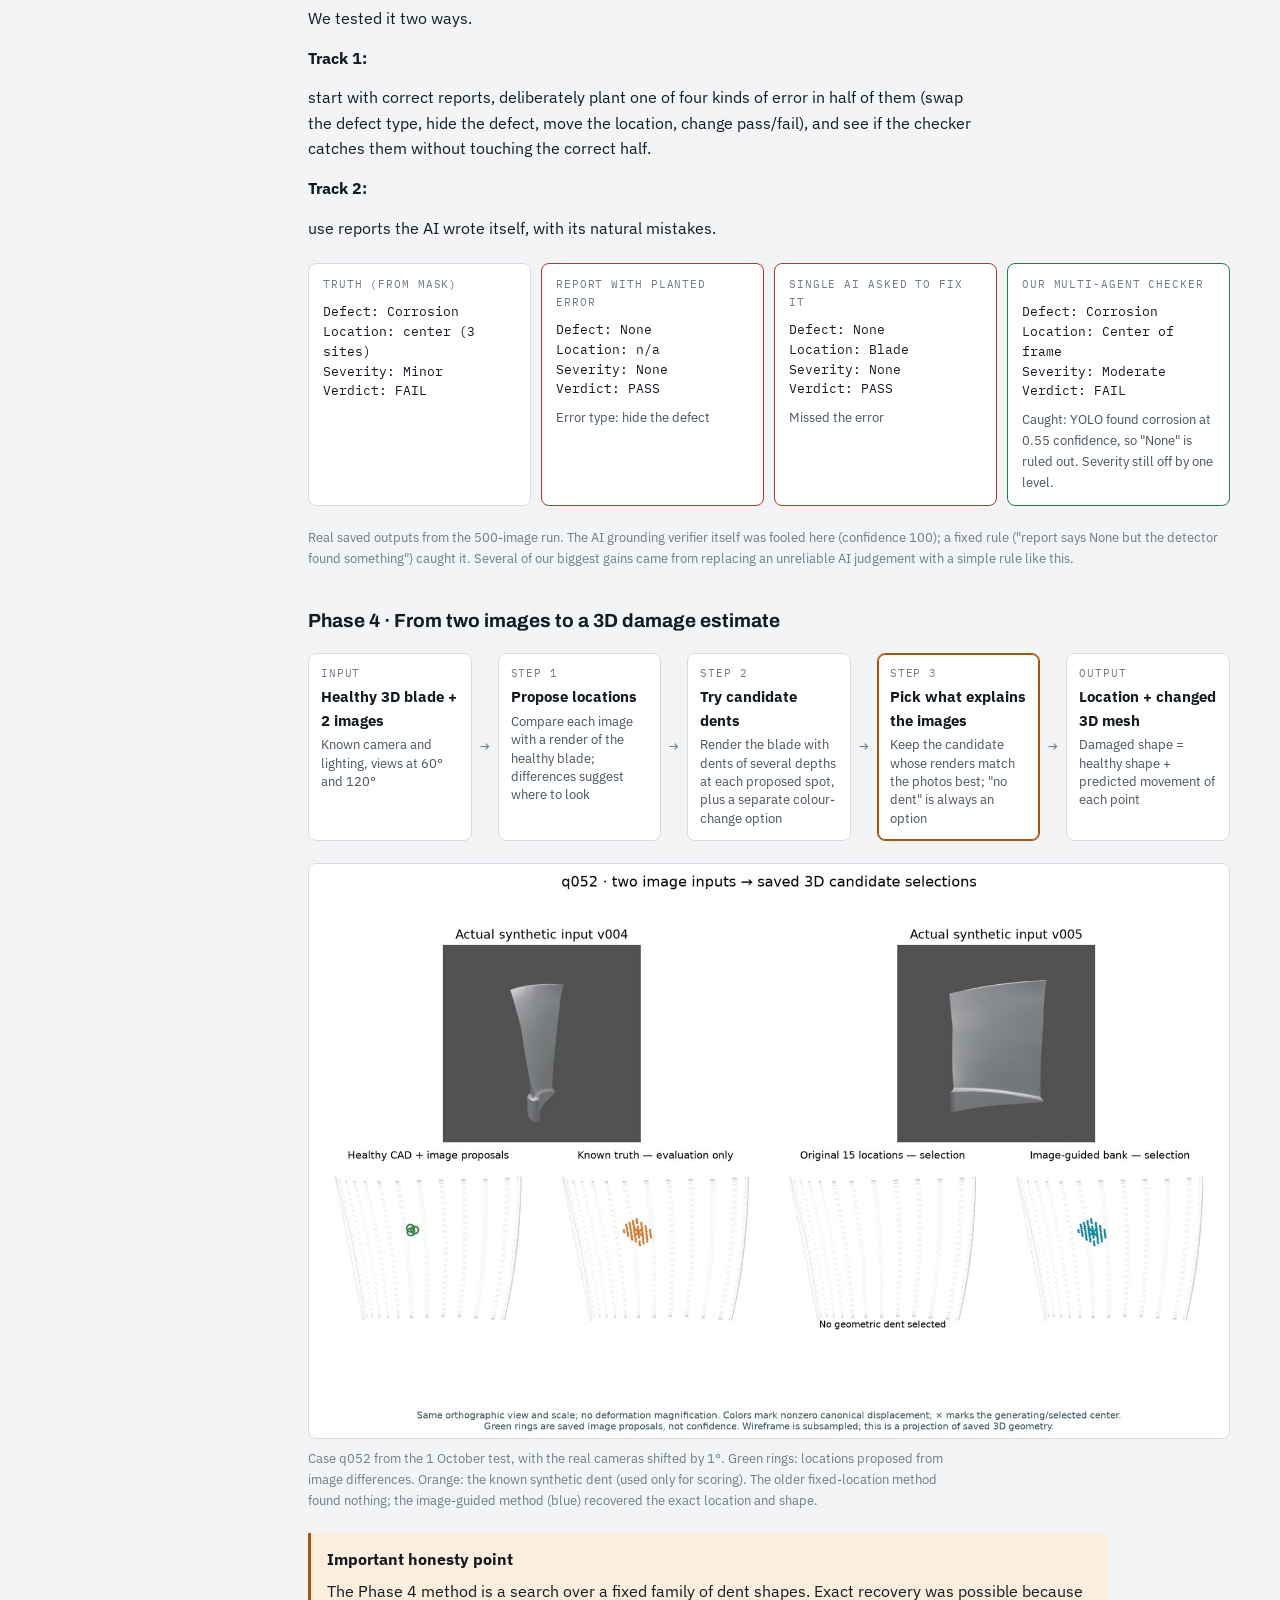
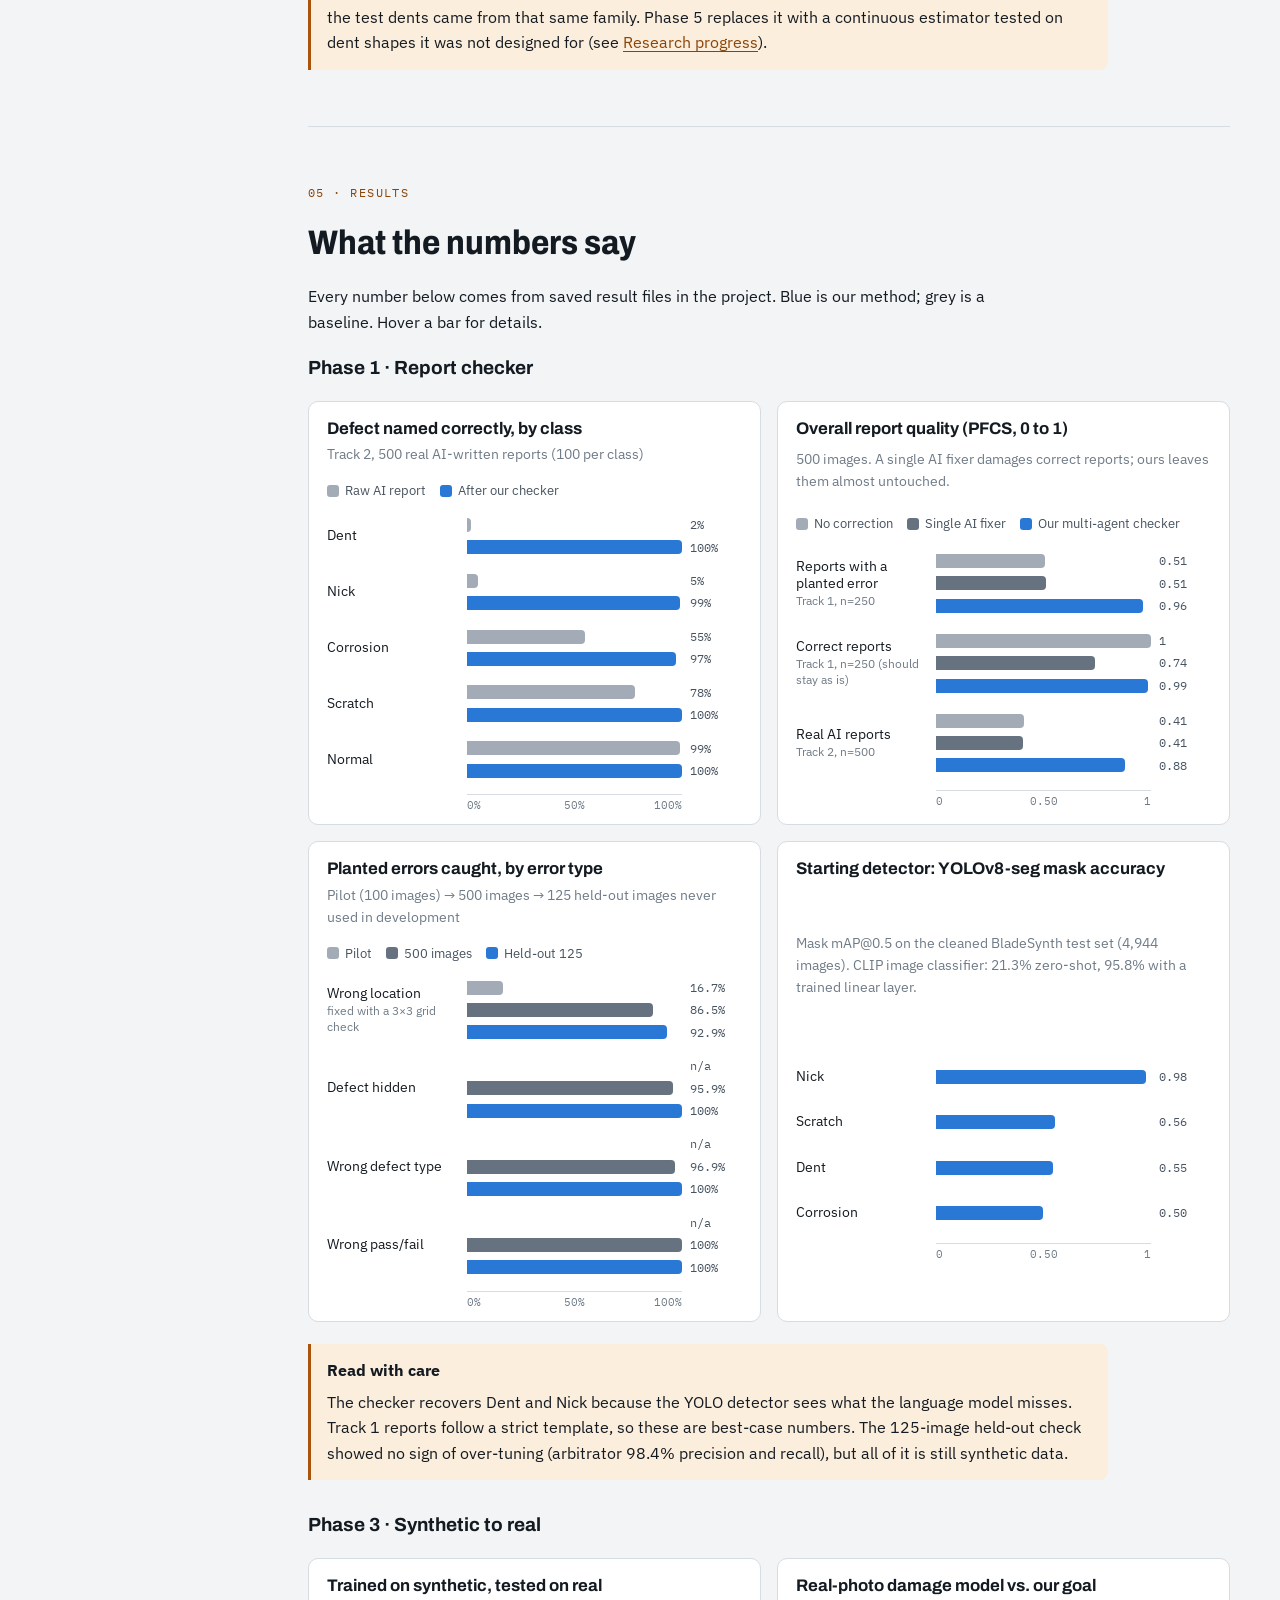
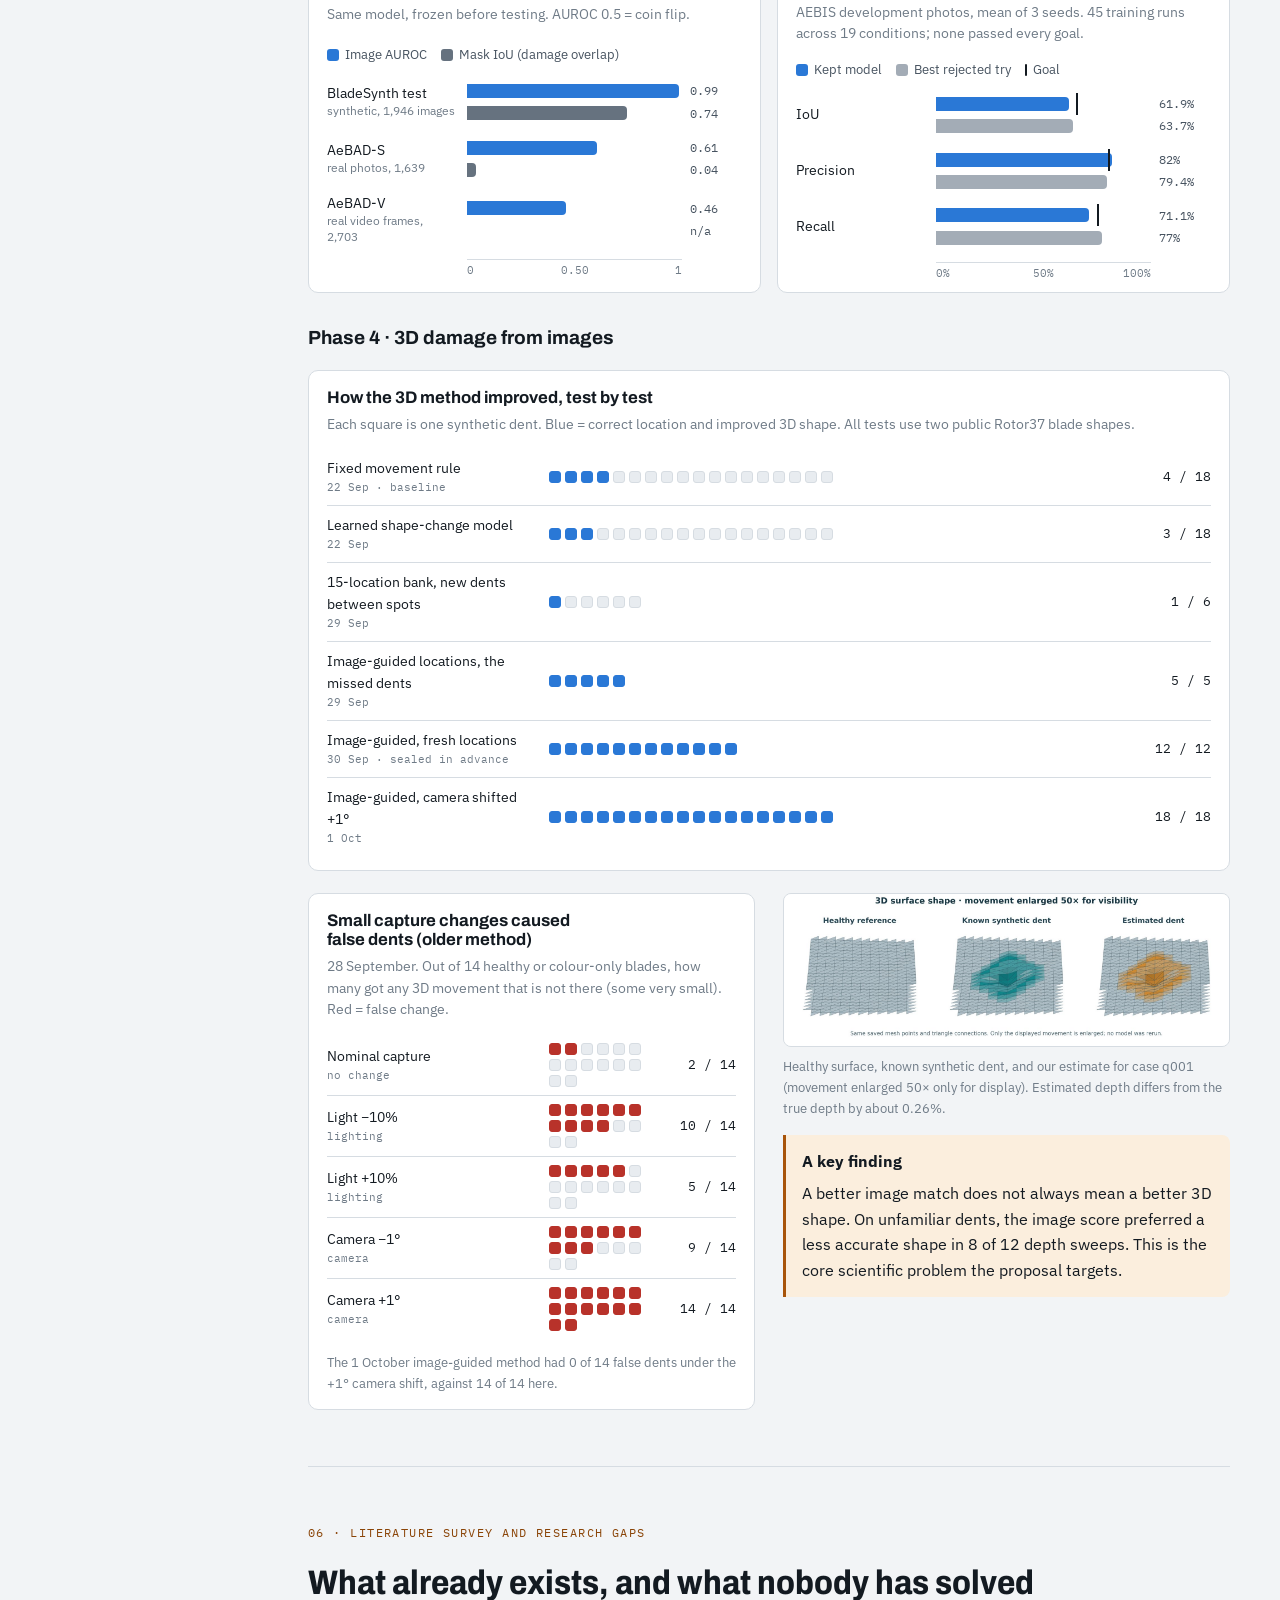
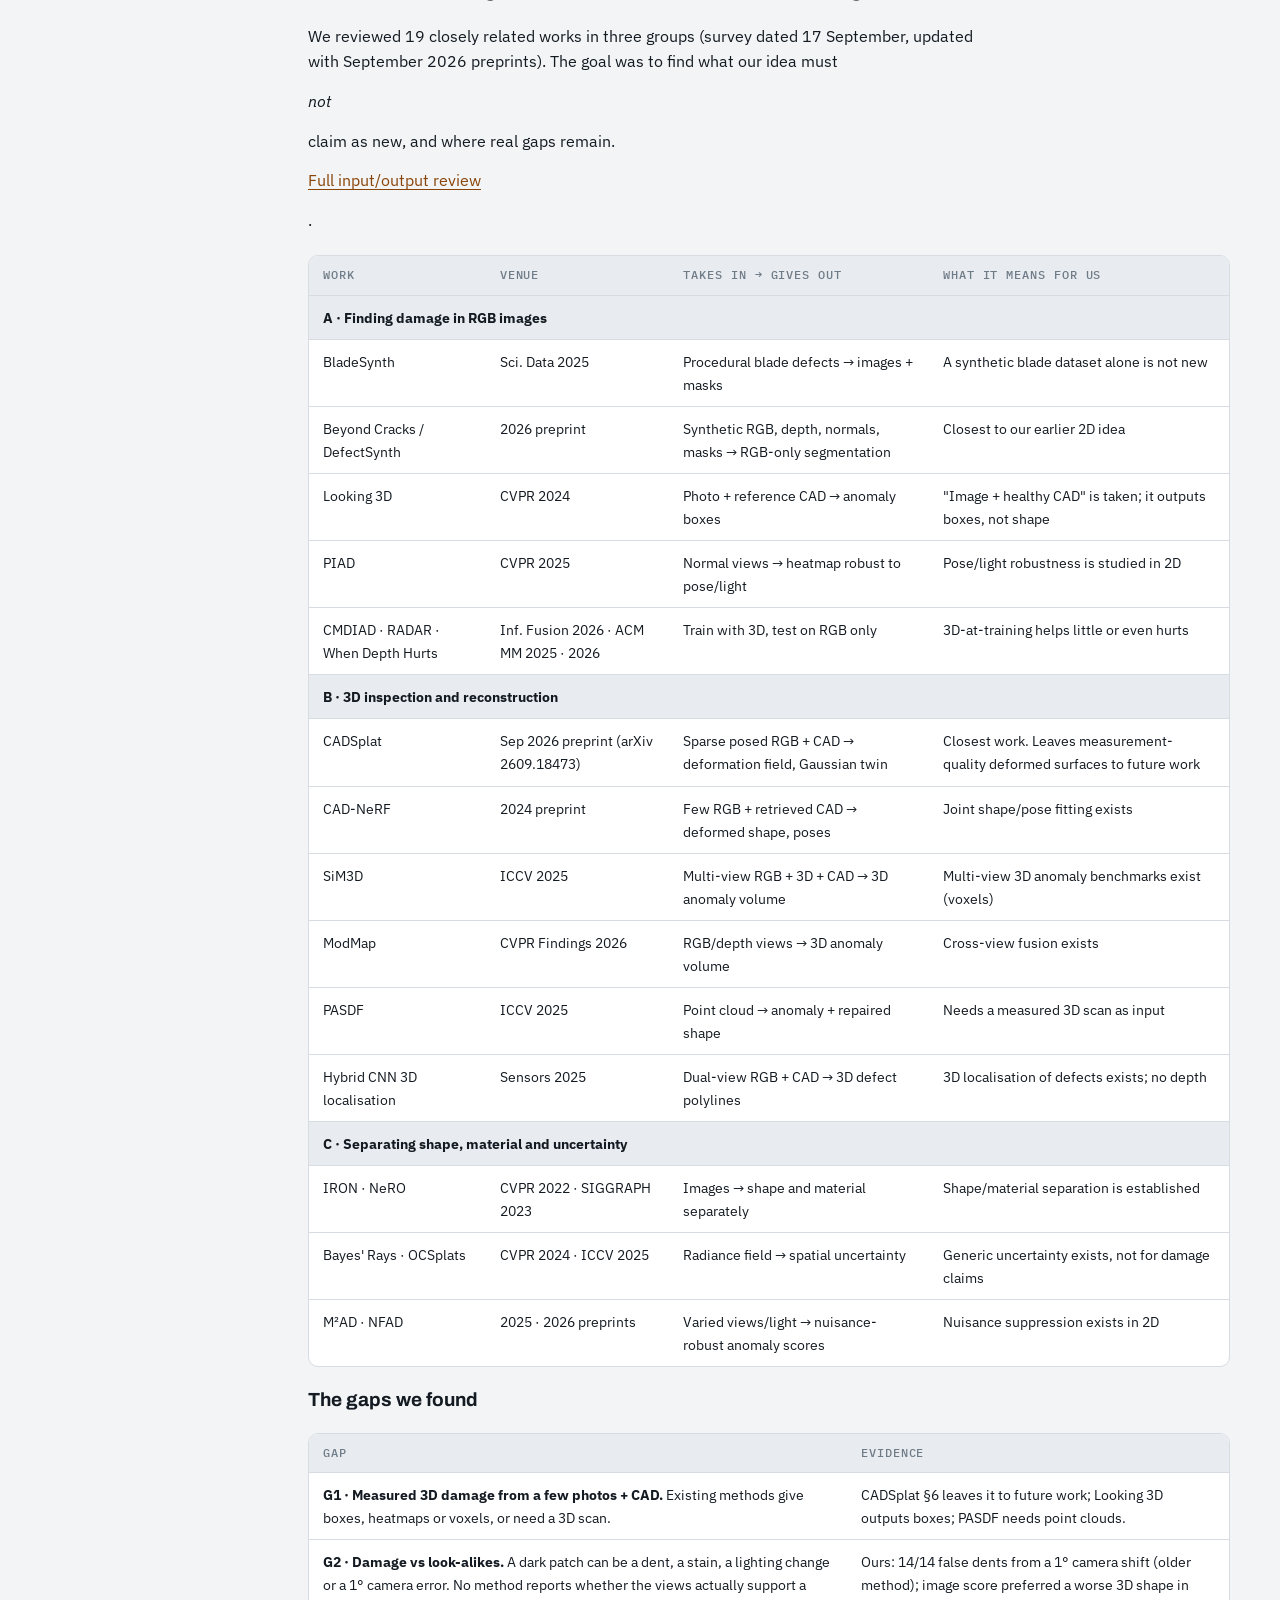
==== commit 10d2d1c1: "Auto-update results (interim) Co-Authored-By: Claude Opus 5.5 <noreply@anthropic.com>" ====
--- a/index.html
+++ b/index.html
@@ -58,7 +58,7 @@
       <span class="eyebrow">Latest updates · 7 October 2026, afternoon</span>
       <h2 id="h-latest">Latest results, in pictures</h2>
       <p><b>Final sealed-test numbers and every method side by side: <a href="results.html">live results page</a></b> (rebuilt automatically as experiments finish).</p>
-      <!--AUTO-STATUS-START--><div class="note"><strong>Automatic status · 10 Oct 2026, 00:09 UTC</strong><p>11 of 13 phases done. Sealed test: separation 0.82, 54% of visible dents found, 10% false alarms. <a href="results.html">Full results and charts →</a></p></div><!--AUTO-STATUS-END-->
+      <!--AUTO-STATUS-START--><div class="note"><strong>Automatic status · 10 Oct 2026, 01:45 UTC</strong><p>11 of 13 phases done. Sealed test: separation 0.82, 54% of visible dents found, 10% false alarms. <a href="results.html">Full results and charts →</a></p></div><!--AUTO-STATUS-END-->
       <div class="stats">
         <div class="stat"><span class="big">213 / 240</span><span class="lbl">sealed-test cases done (27 never-seen blades); numbers below are preliminary</span></div>
         <div class="stat"><span class="big">0.81</span><span class="lbl">separation of visible dents from healthy/stained blades (was 0.89 at 80 cases)</span></div>
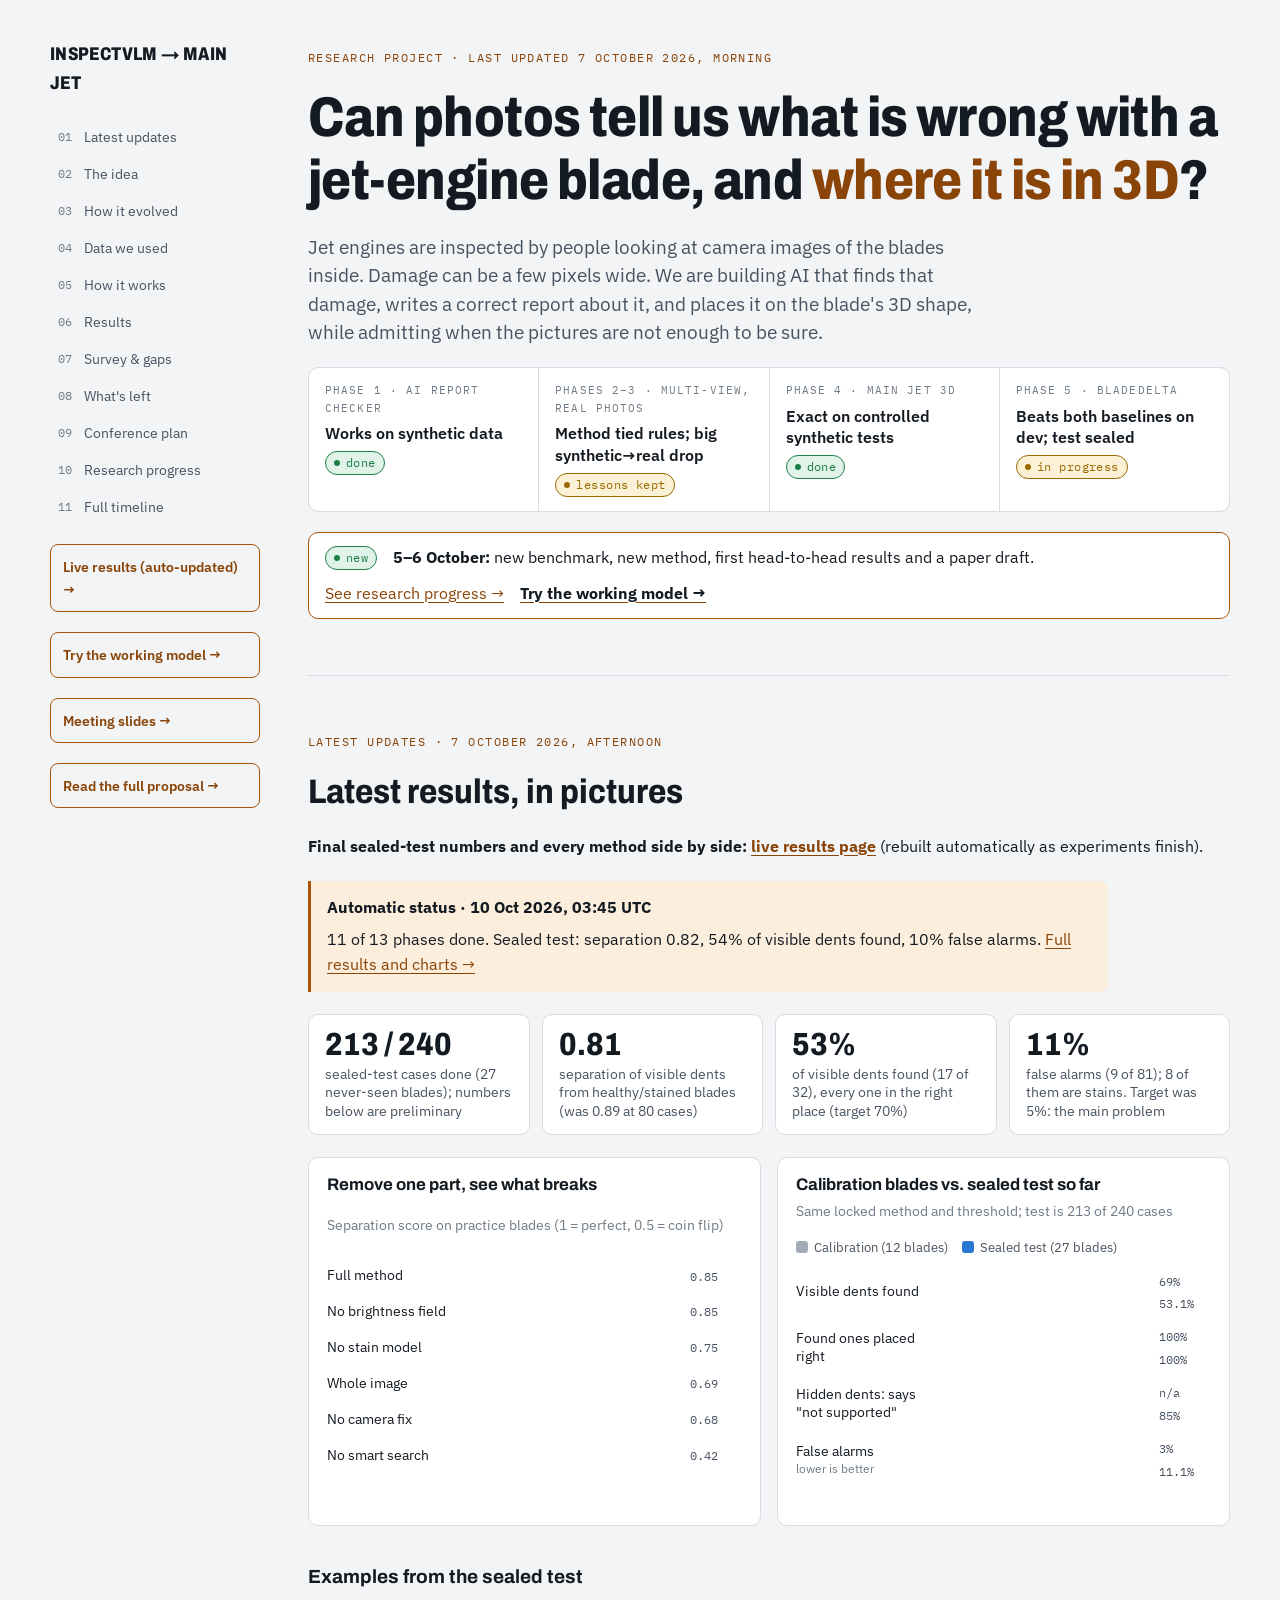
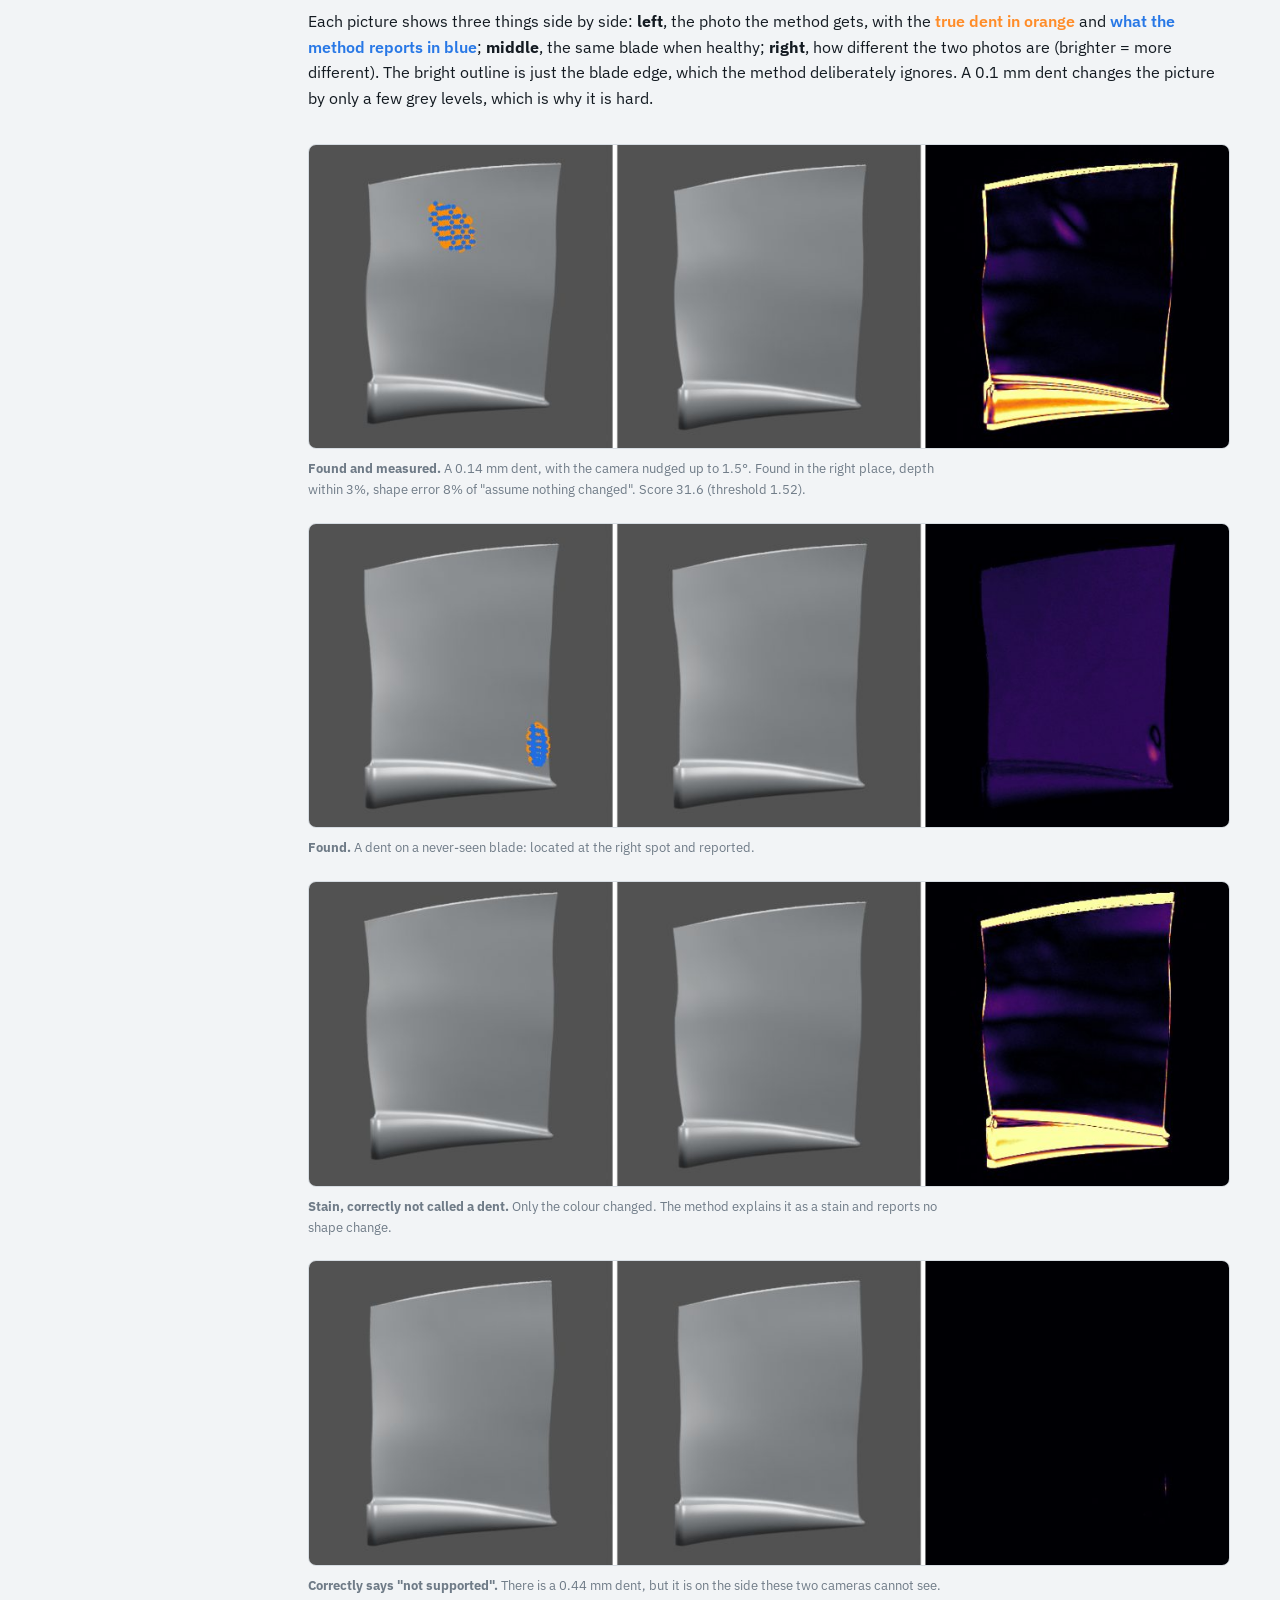
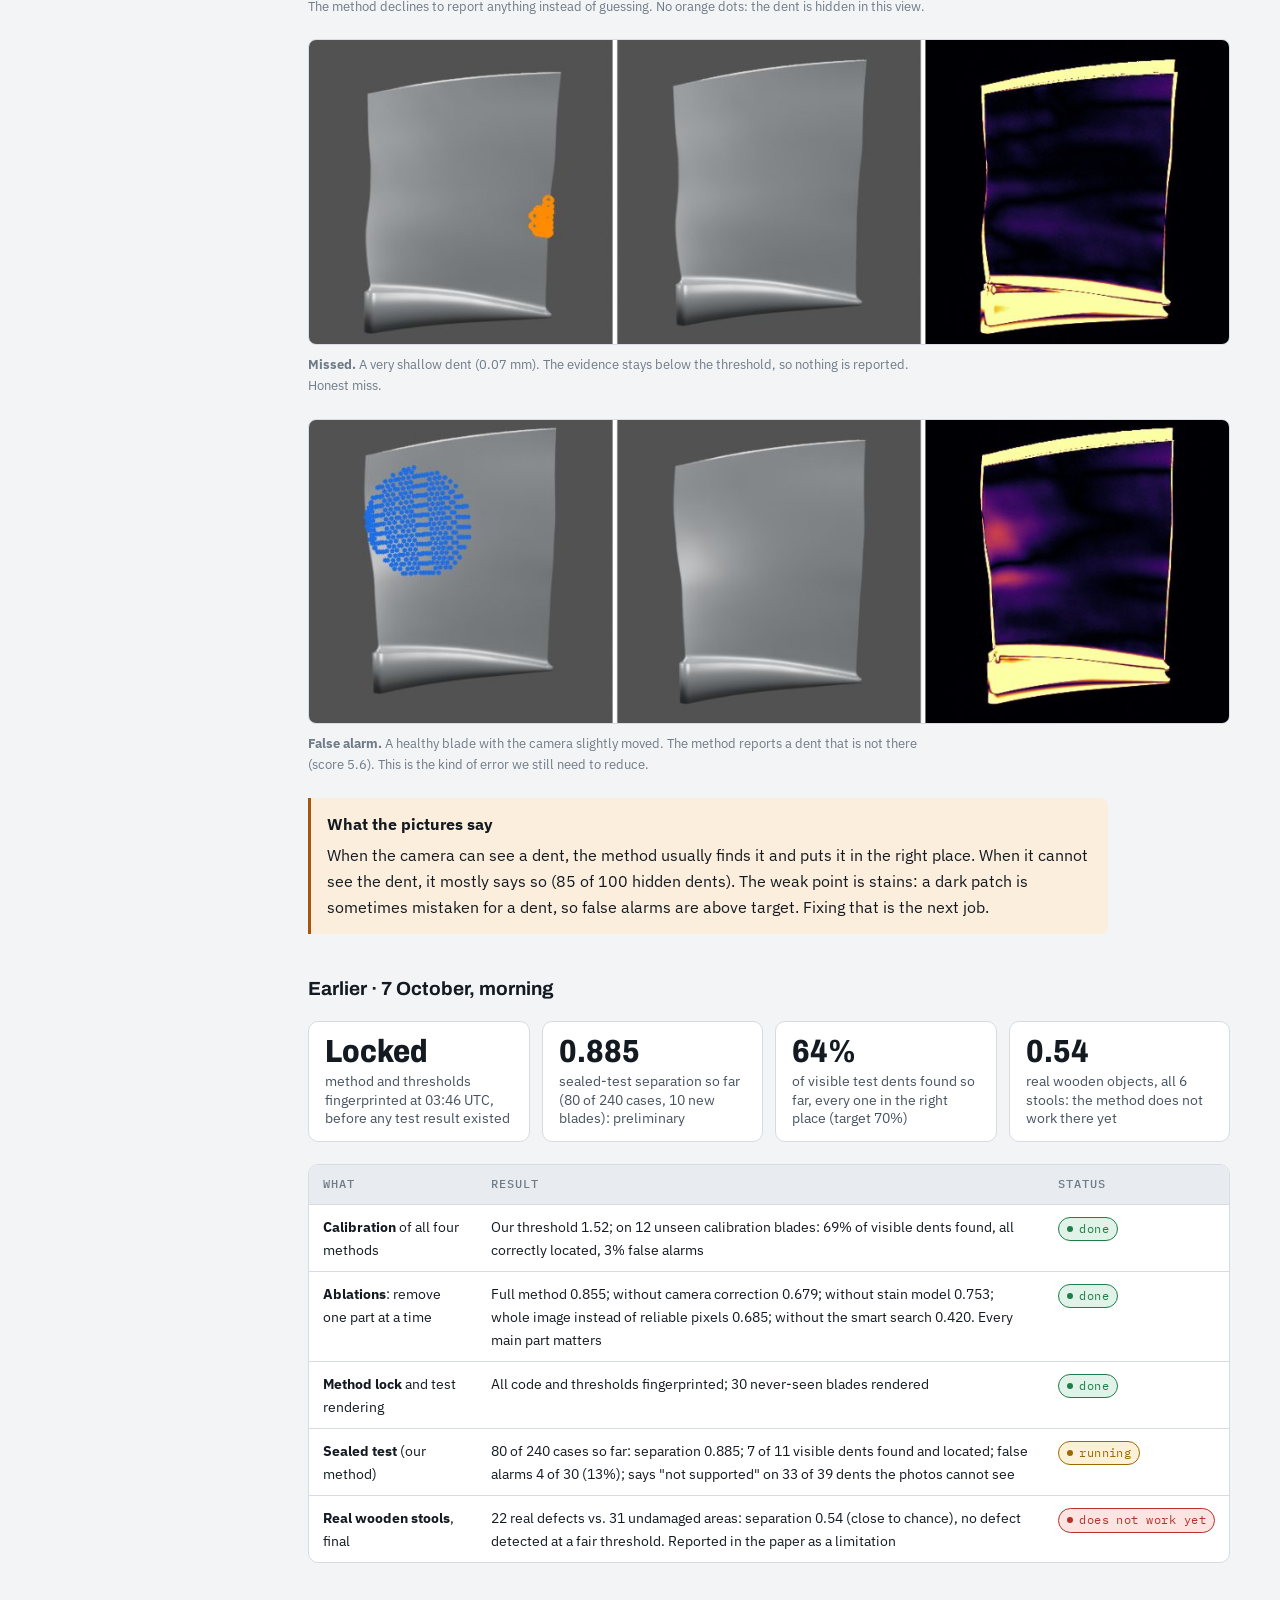
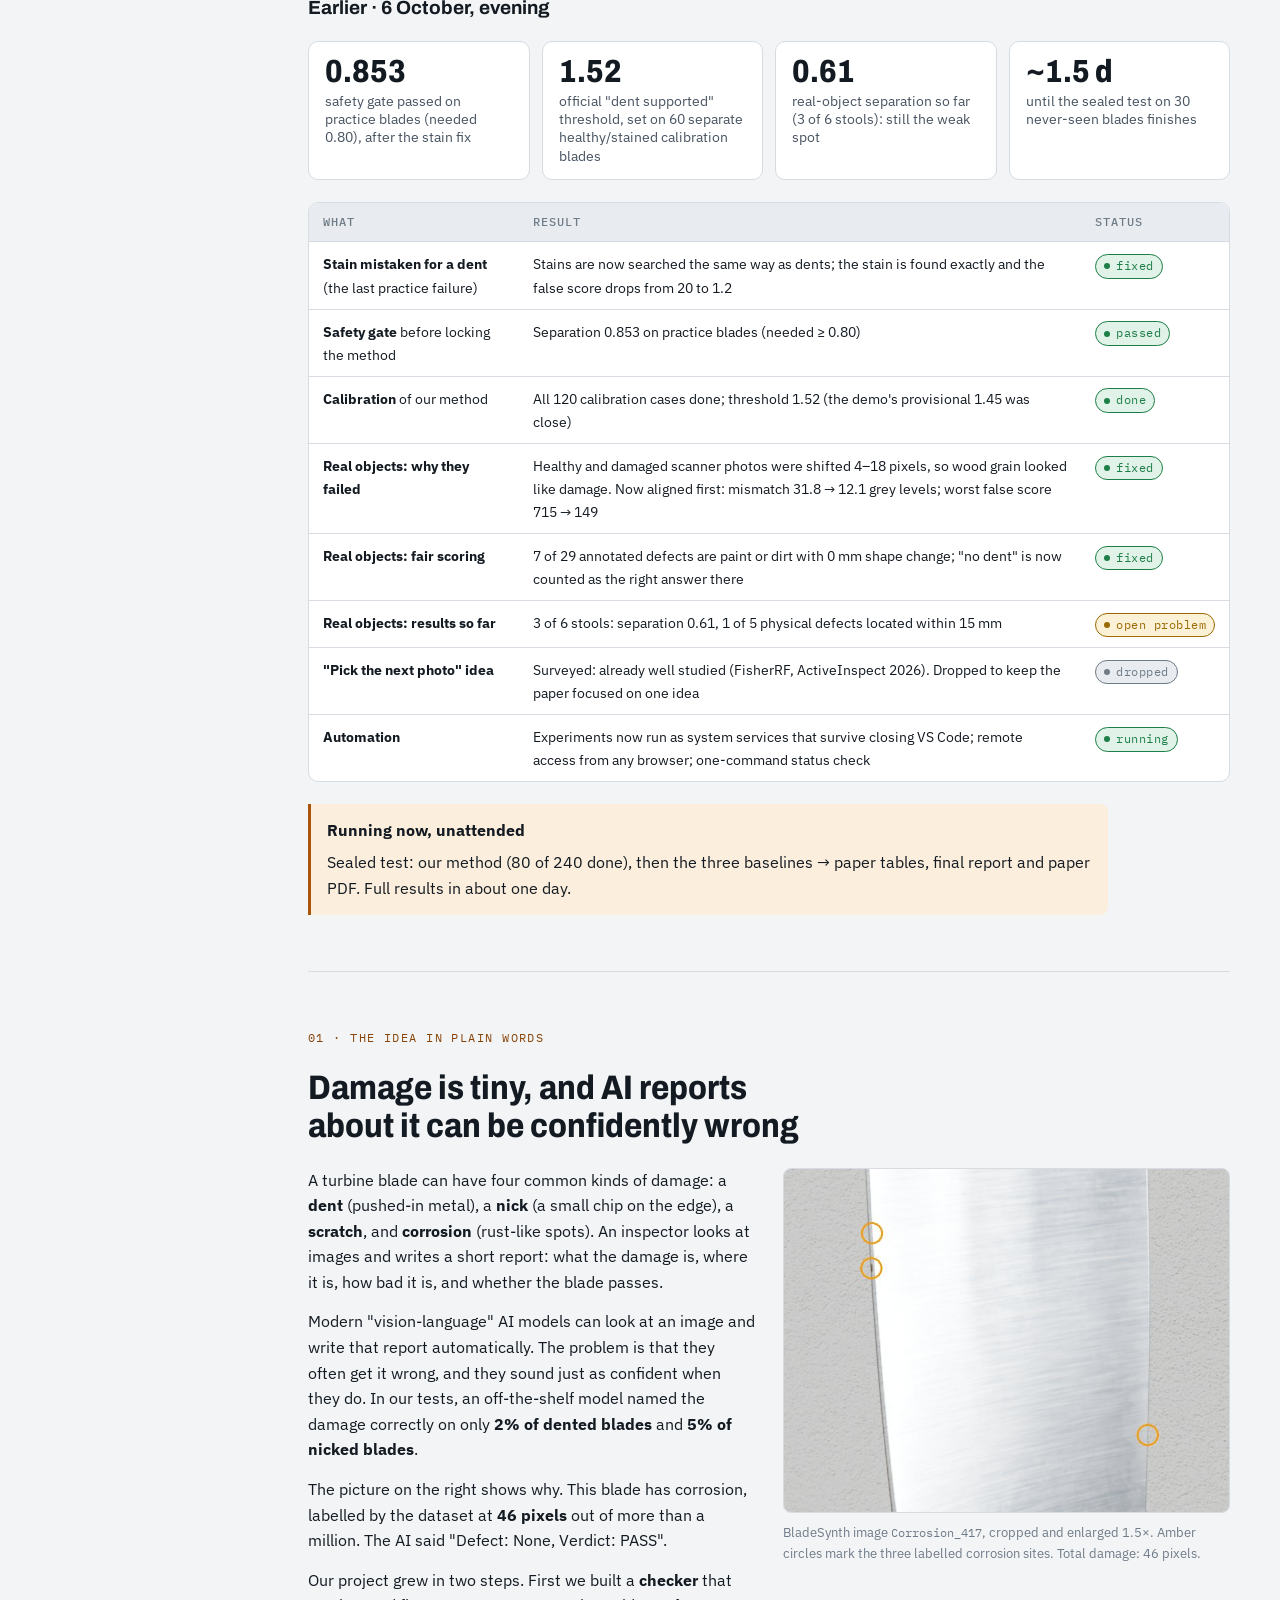
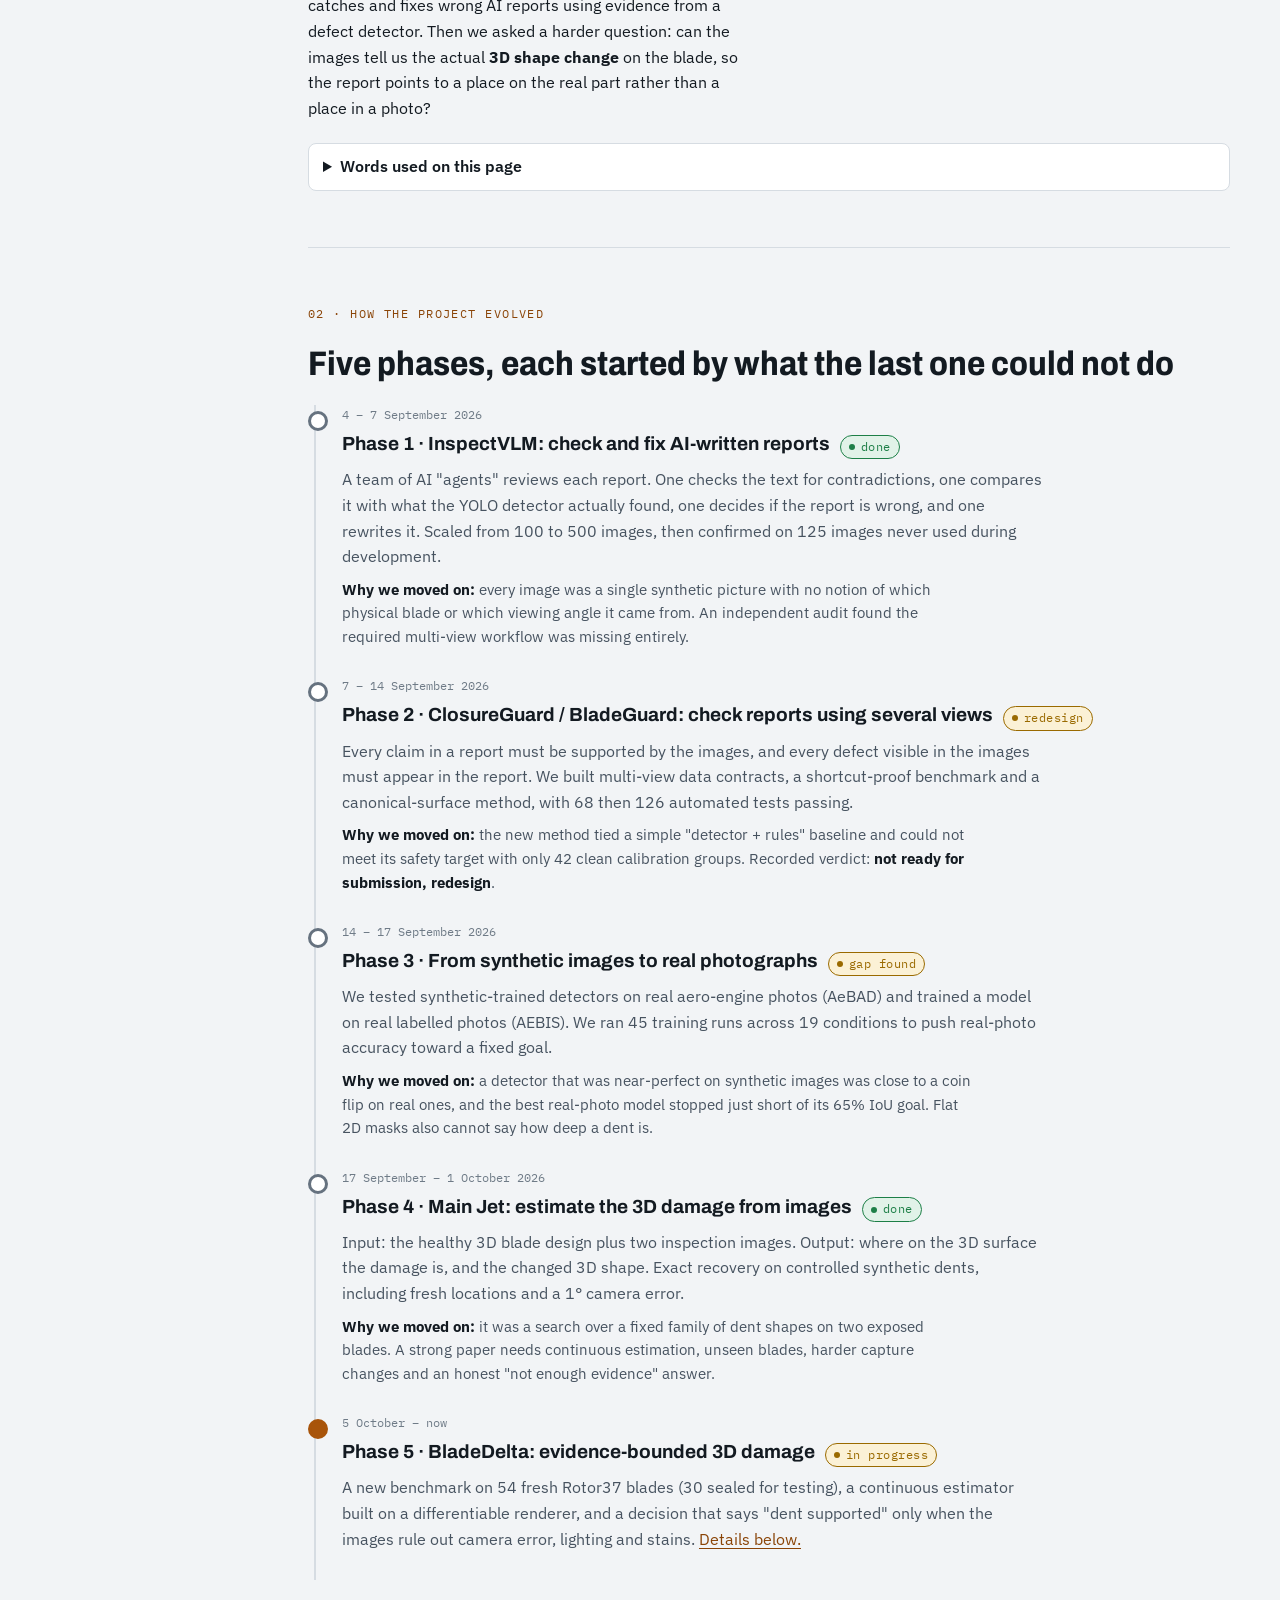
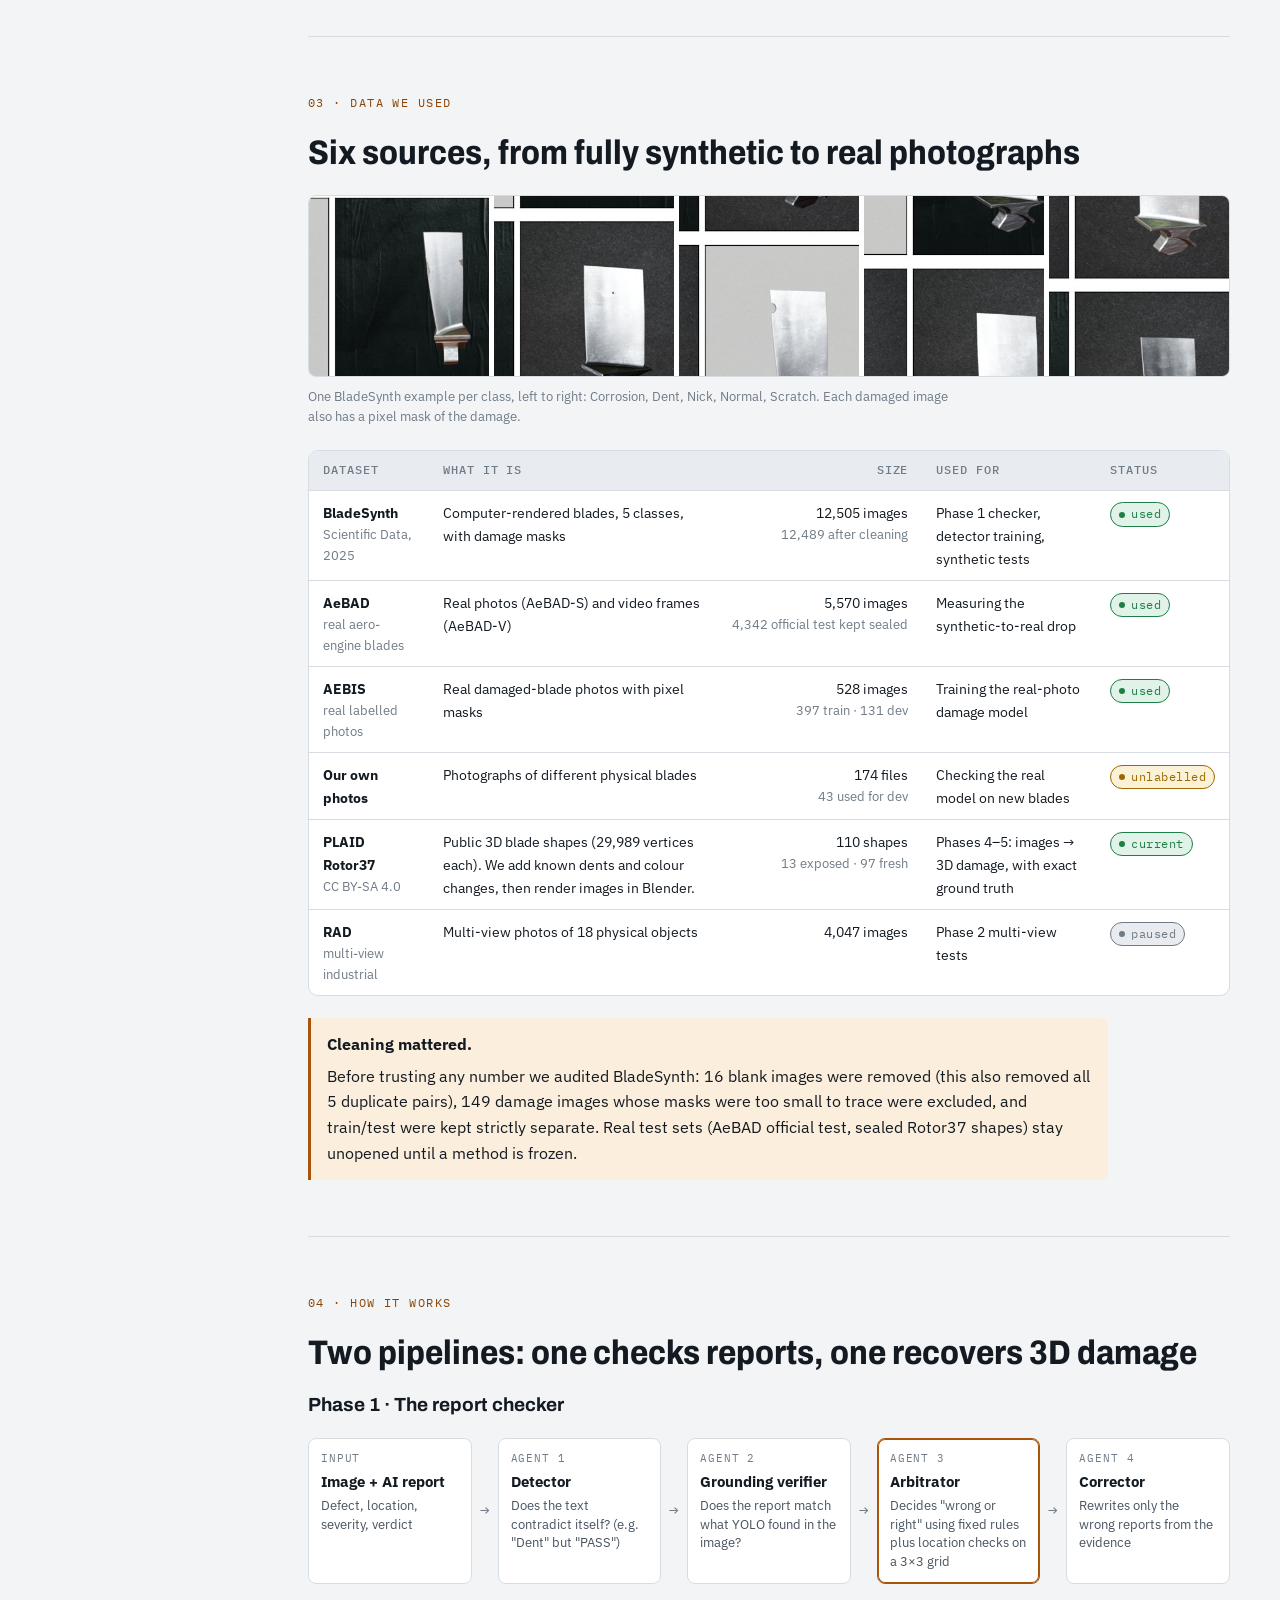
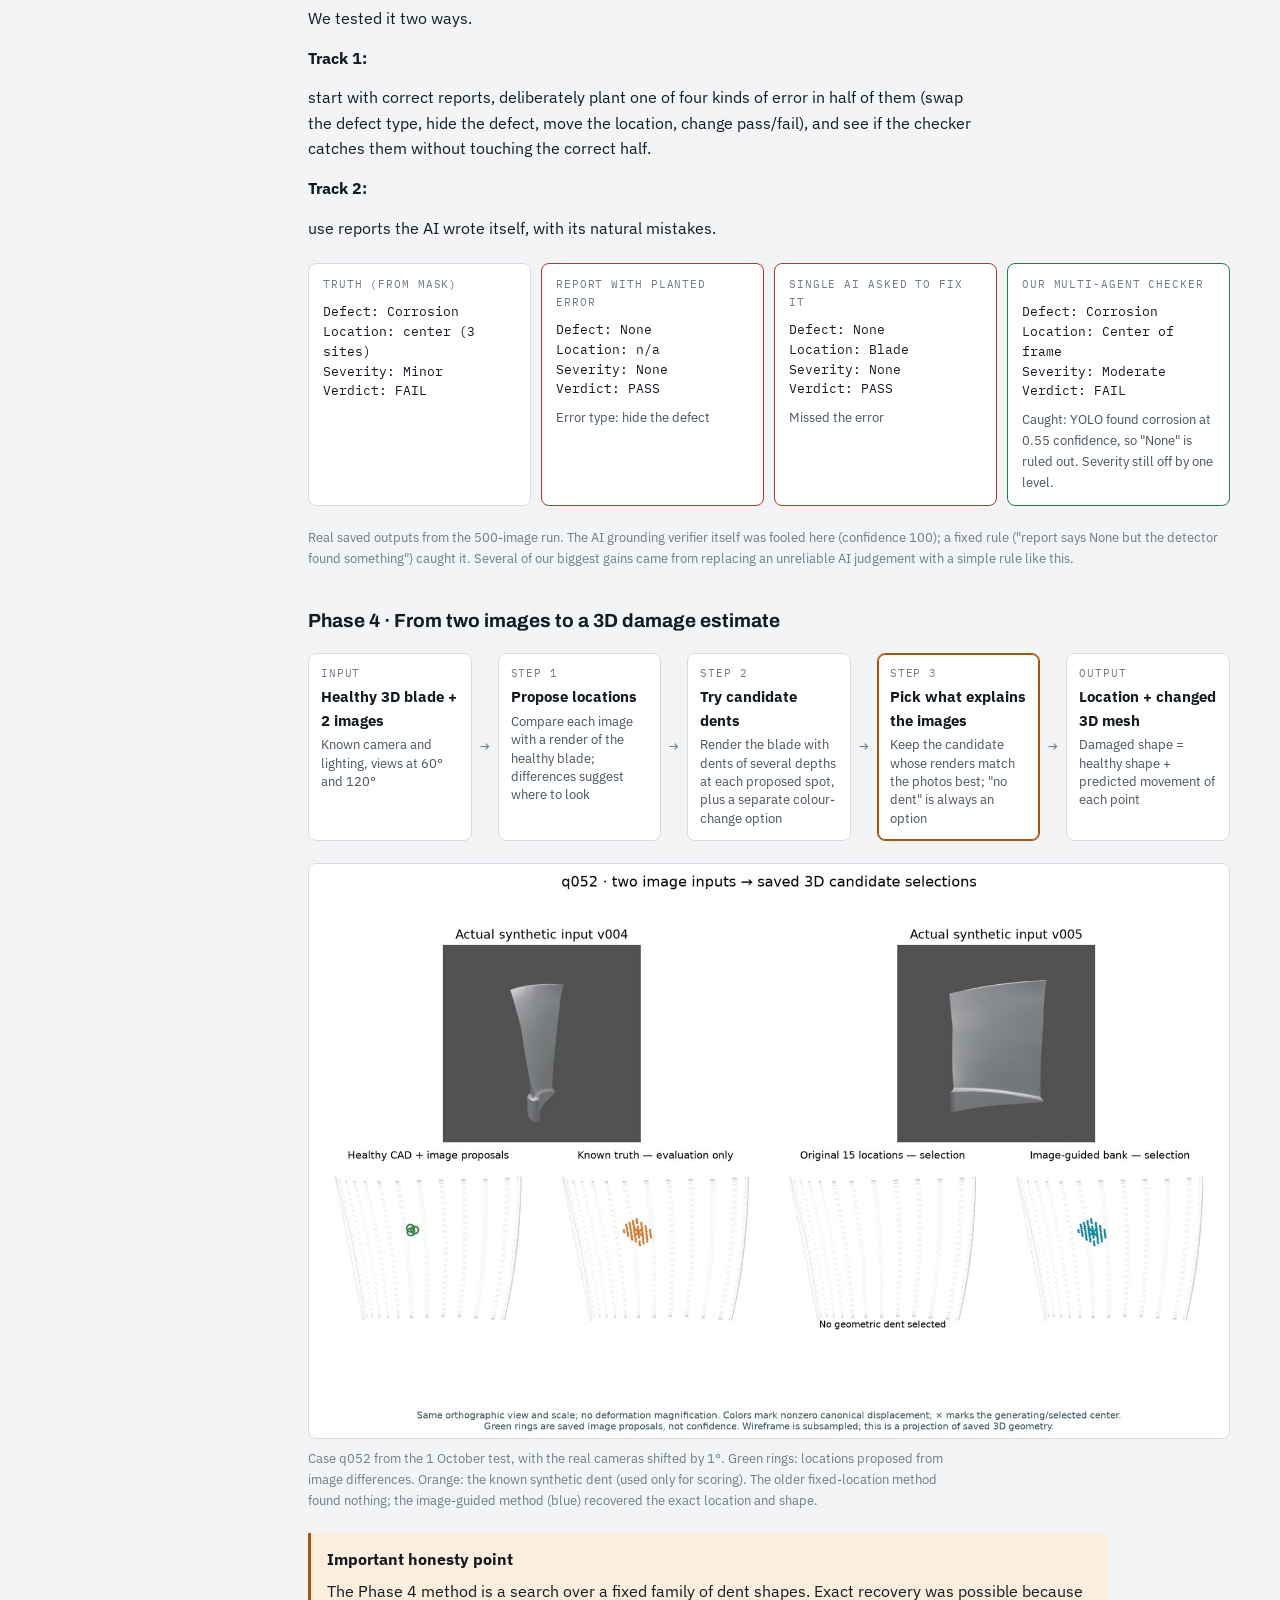
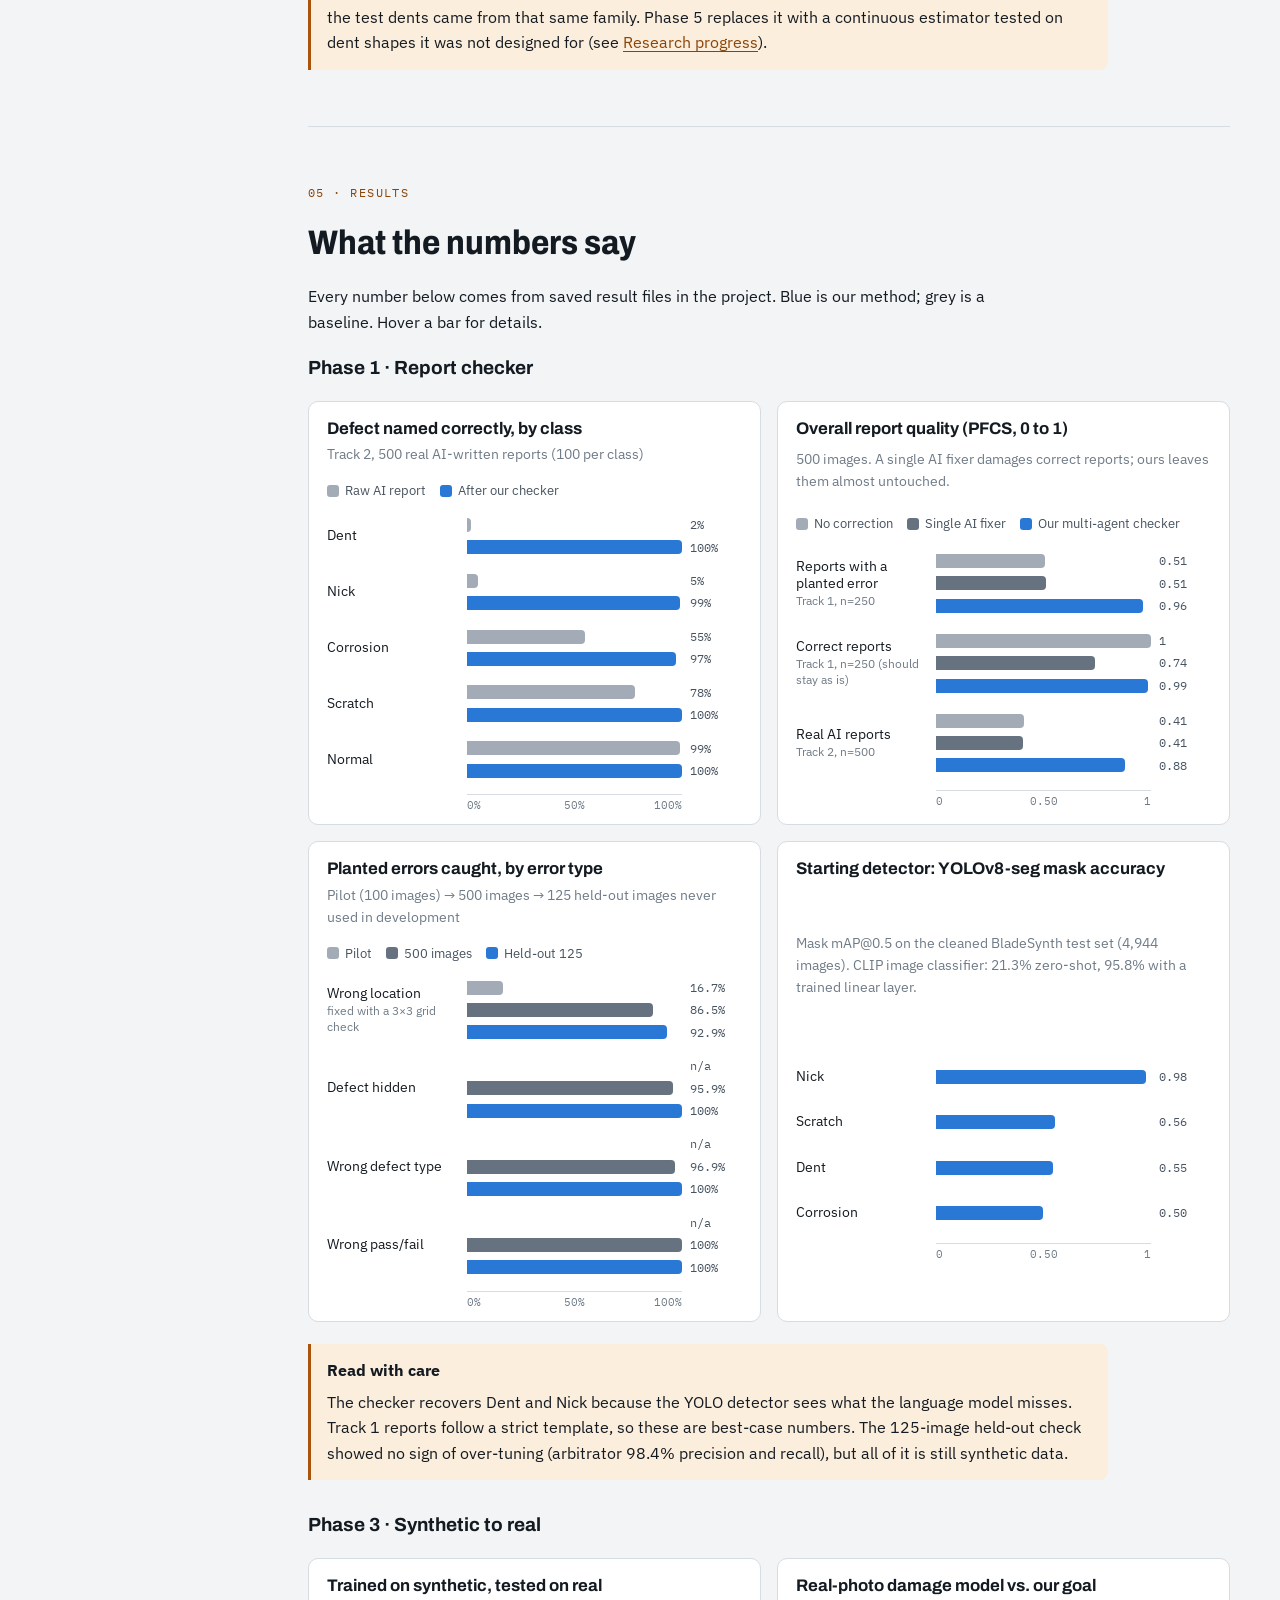
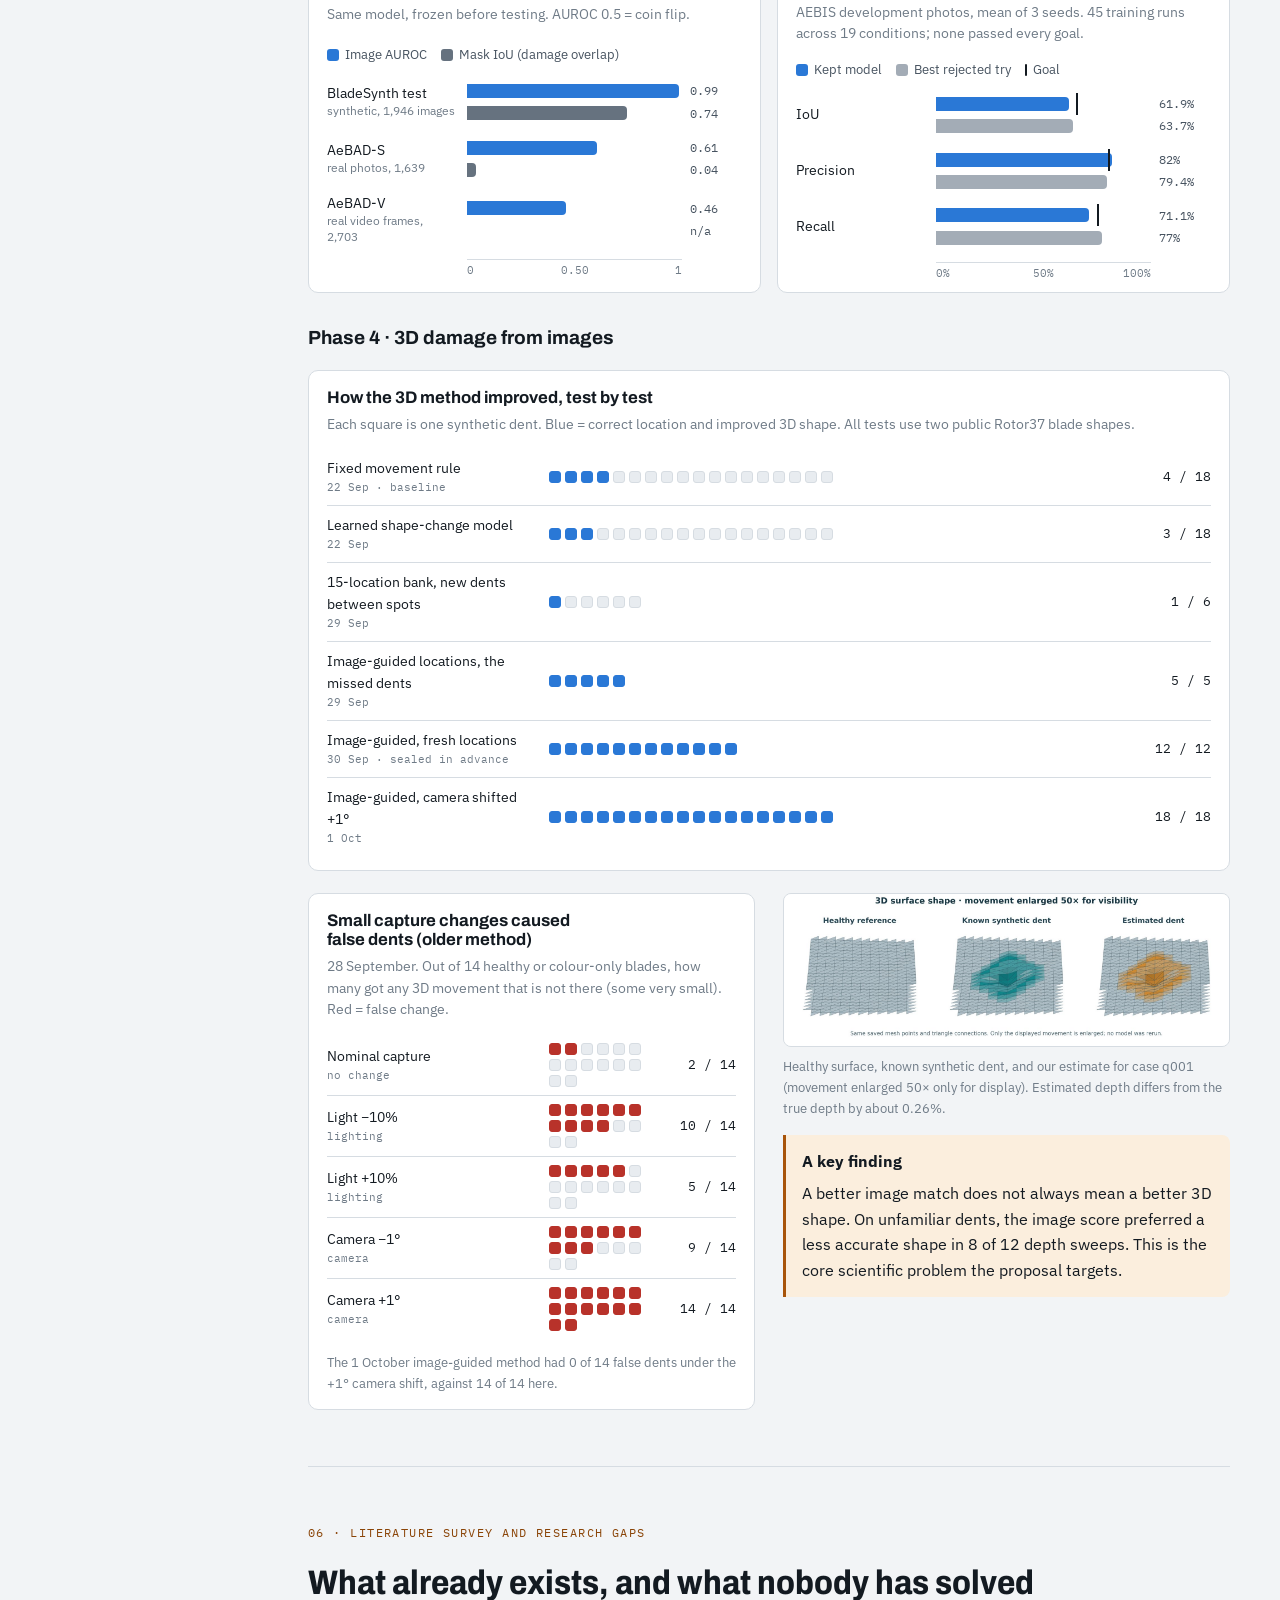
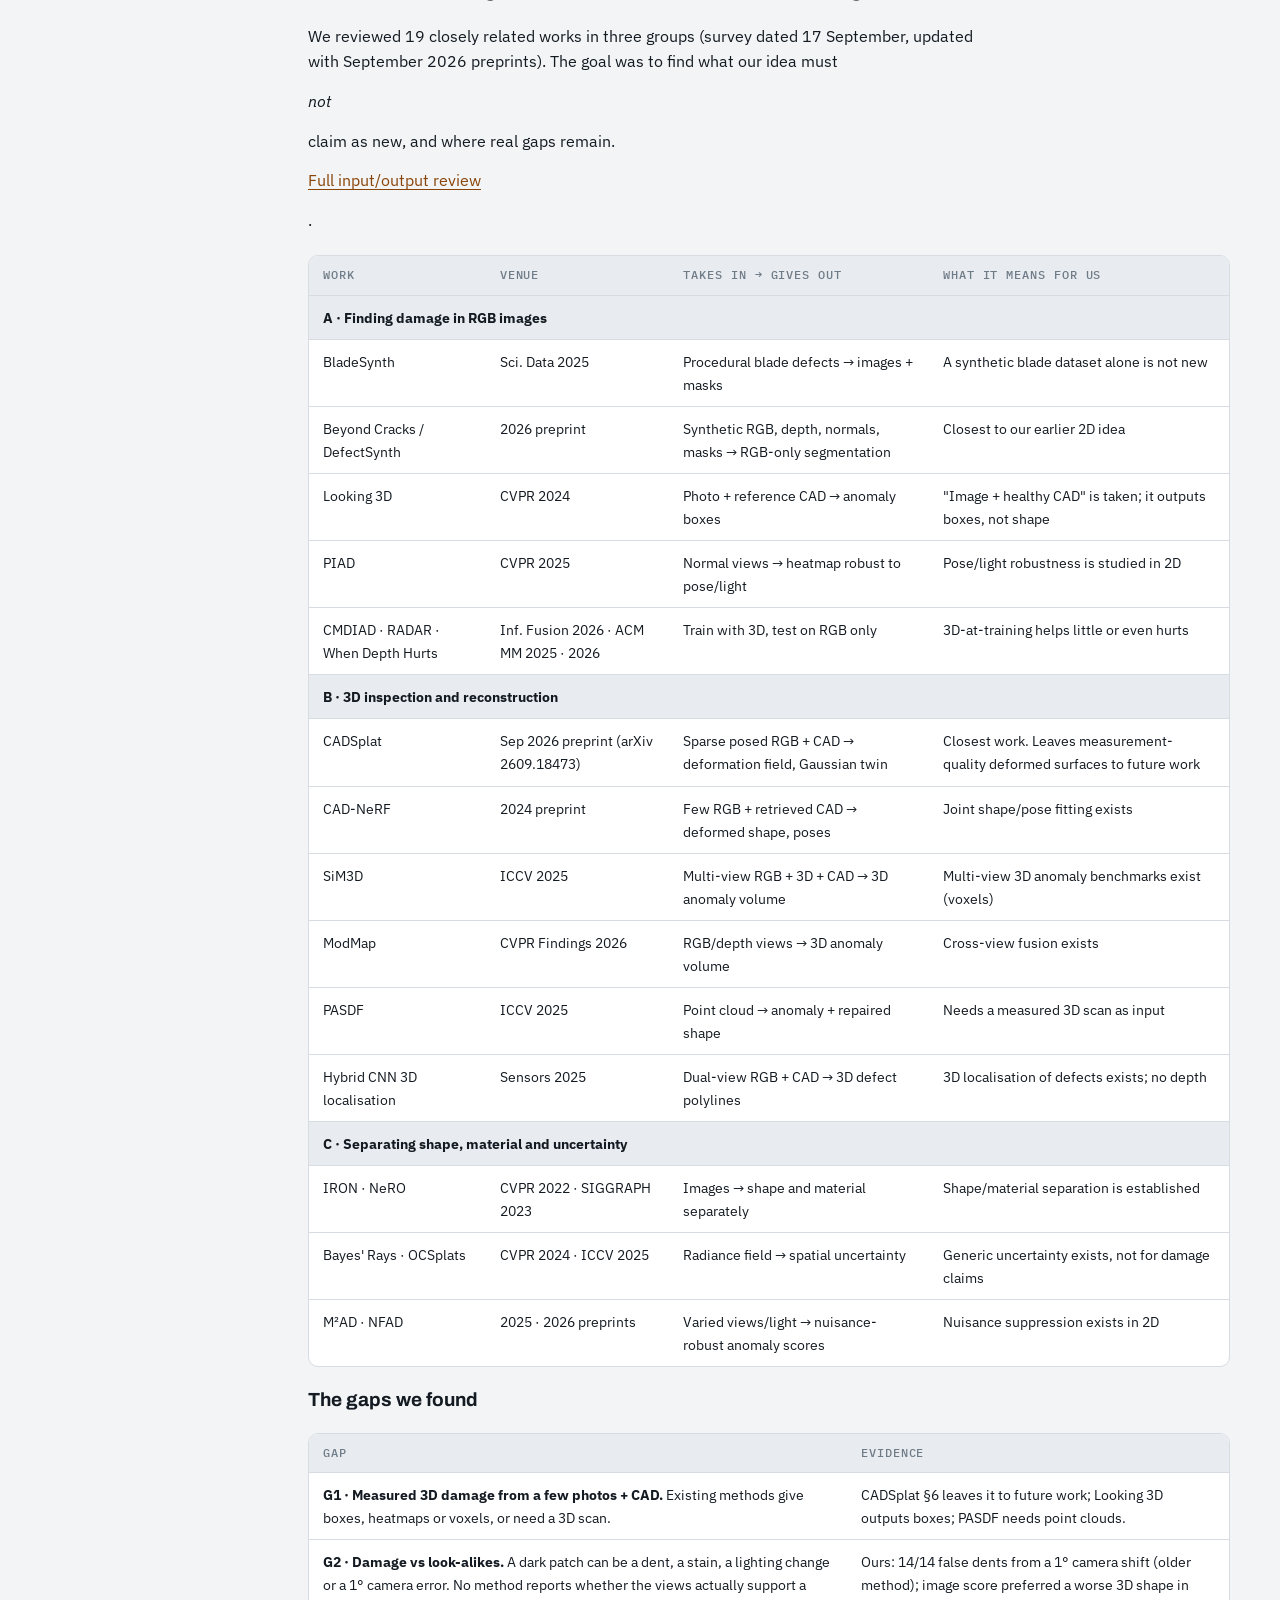
==== commit 743d0b6a: "Auto-update results (interim) Co-Authored-By: Claude Opus 5.5 <noreply@anthropic.com>" ====
--- a/index.html
+++ b/index.html
@@ -58,7 +58,7 @@
       <span class="eyebrow">Latest updates · 7 October 2026, afternoon</span>
       <h2 id="h-latest">Latest results, in pictures</h2>
       <p><b>Final sealed-test numbers and every method side by side: <a href="results.html">live results page</a></b> (rebuilt automatically as experiments finish).</p>
-      <!--AUTO-STATUS-START--><div class="note"><strong>Automatic status · 10 Oct 2026, 01:45 UTC</strong><p>11 of 13 phases done. Sealed test: separation 0.82, 54% of visible dents found, 10% false alarms. <a href="results.html">Full results and charts →</a></p></div><!--AUTO-STATUS-END-->
+      <!--AUTO-STATUS-START--><div class="note"><strong>Automatic status · 10 Oct 2026, 03:45 UTC</strong><p>11 of 13 phases done. Sealed test: separation 0.82, 54% of visible dents found, 10% false alarms. <a href="results.html">Full results and charts →</a></p></div><!--AUTO-STATUS-END-->
       <div class="stats">
         <div class="stat"><span class="big">213 / 240</span><span class="lbl">sealed-test cases done (27 never-seen blades); numbers below are preliminary</span></div>
         <div class="stat"><span class="big">0.81</span><span class="lbl">separation of visible dents from healthy/stained blades (was 0.89 at 80 cases)</span></div>
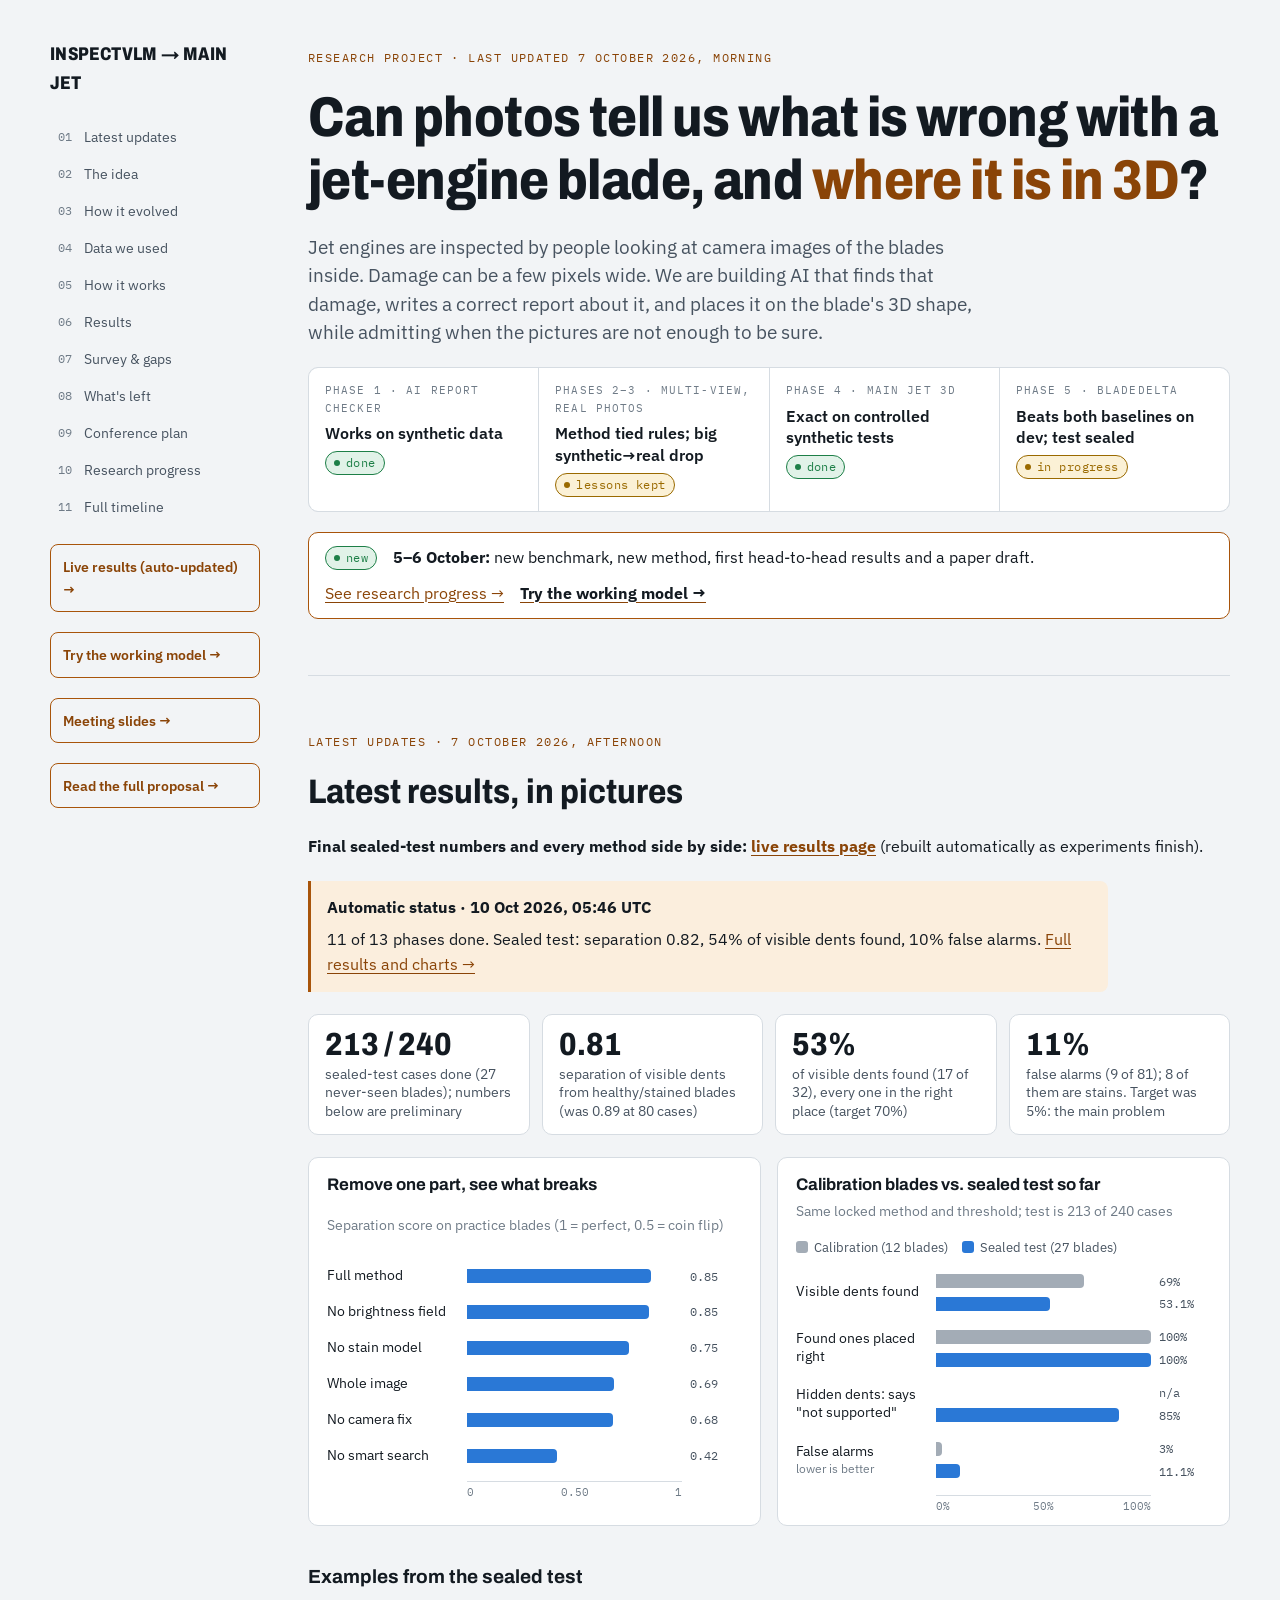
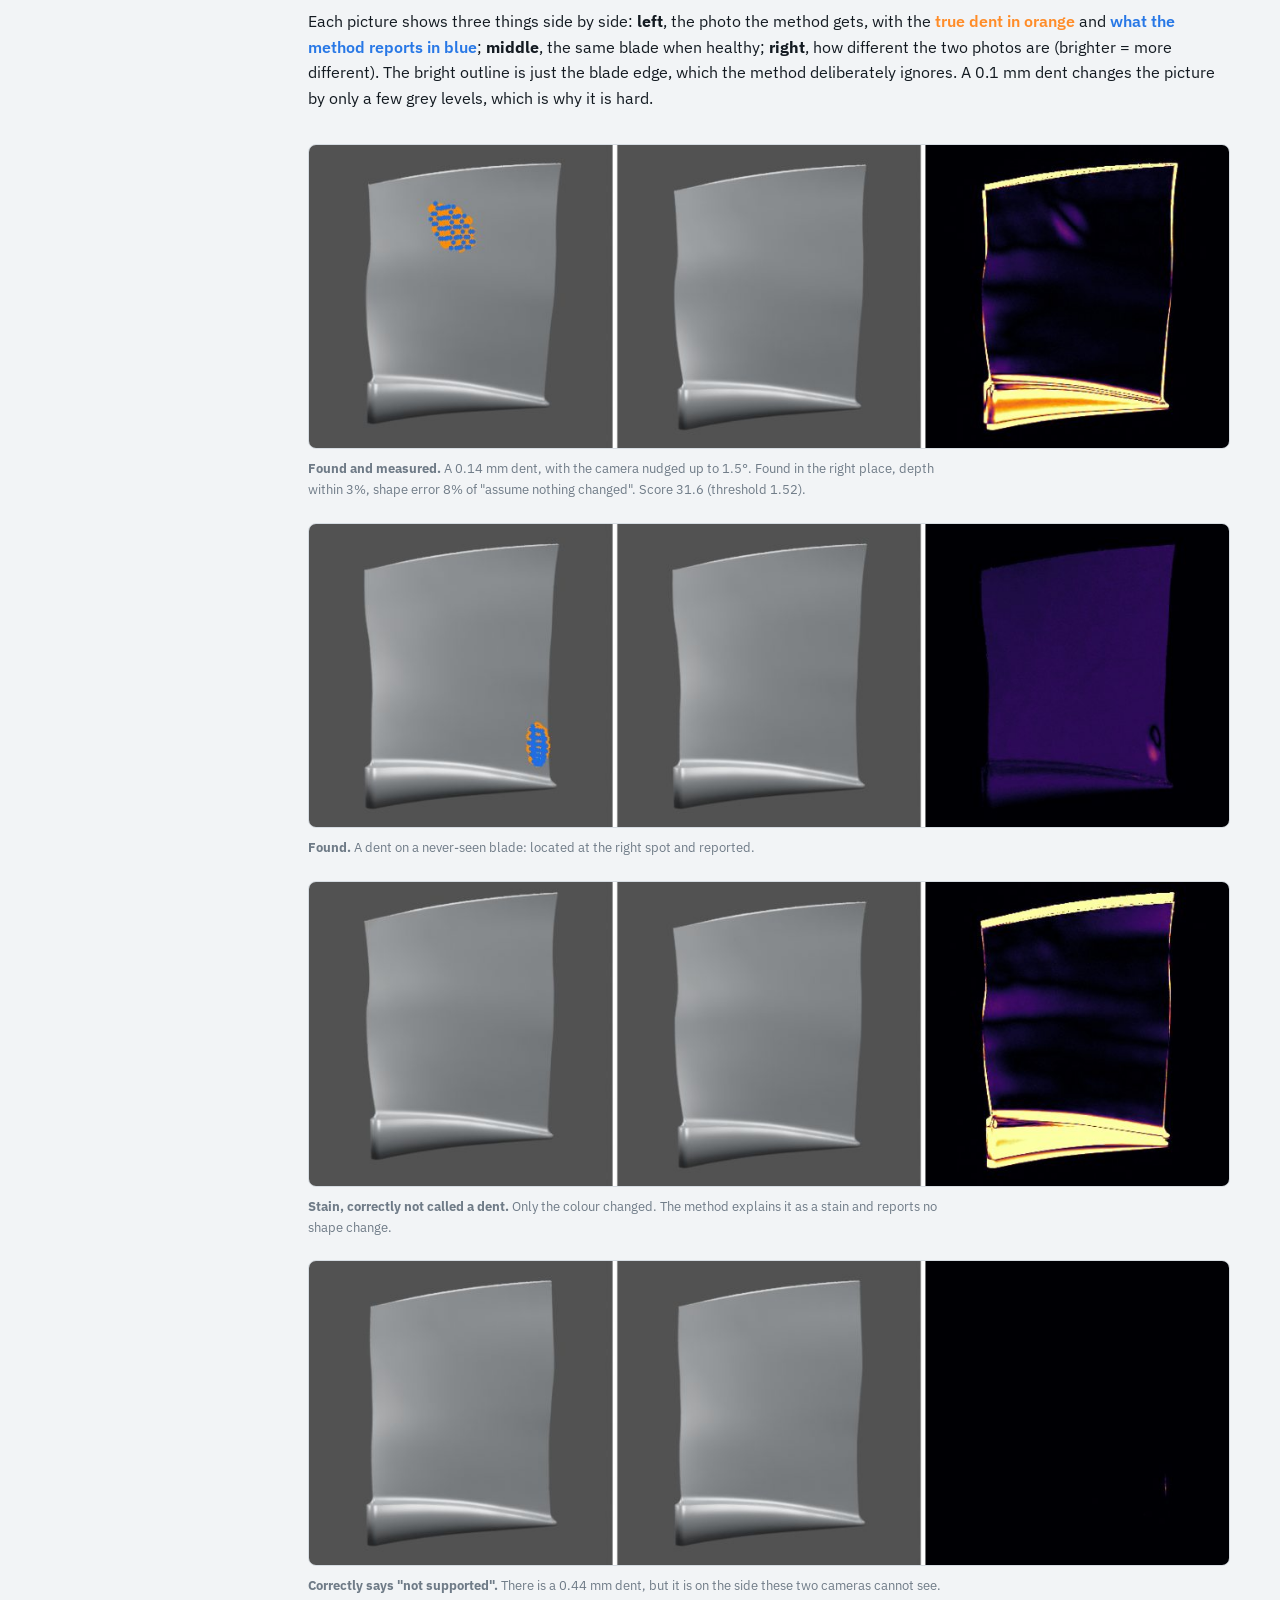
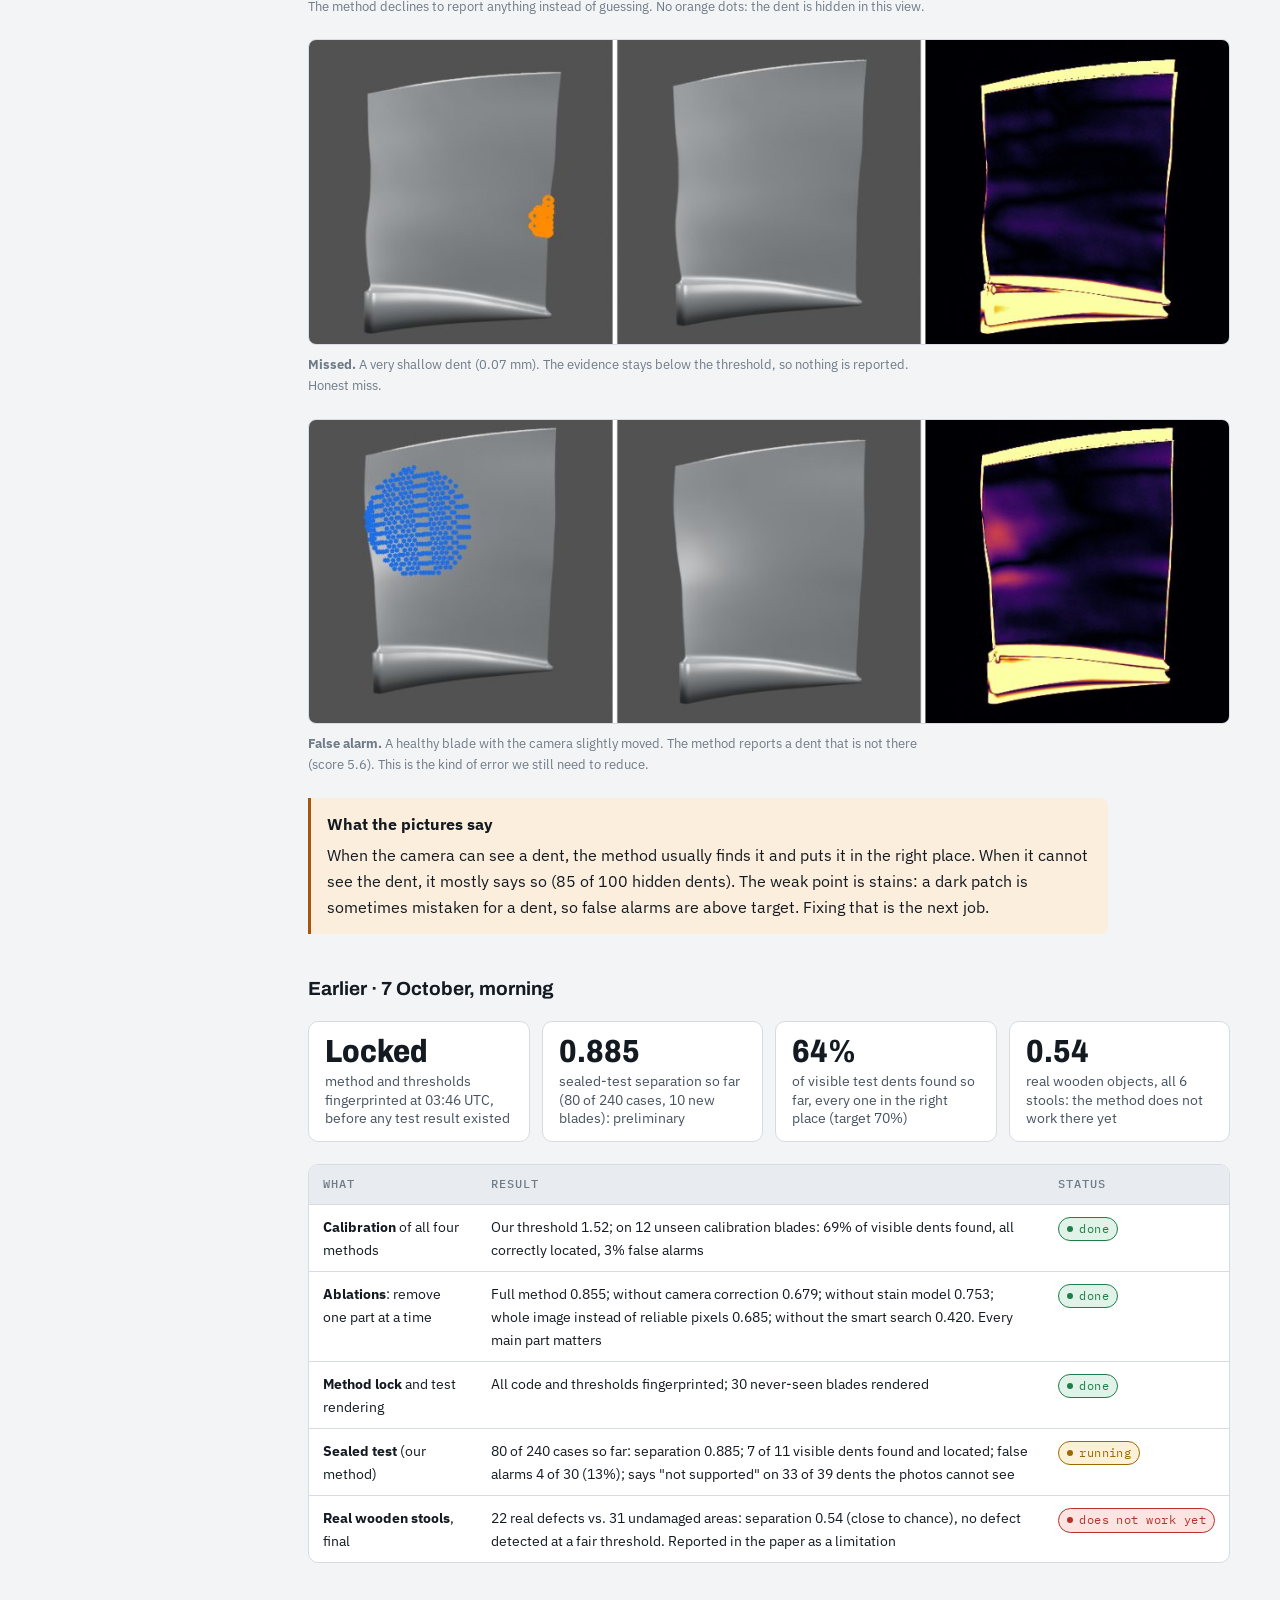
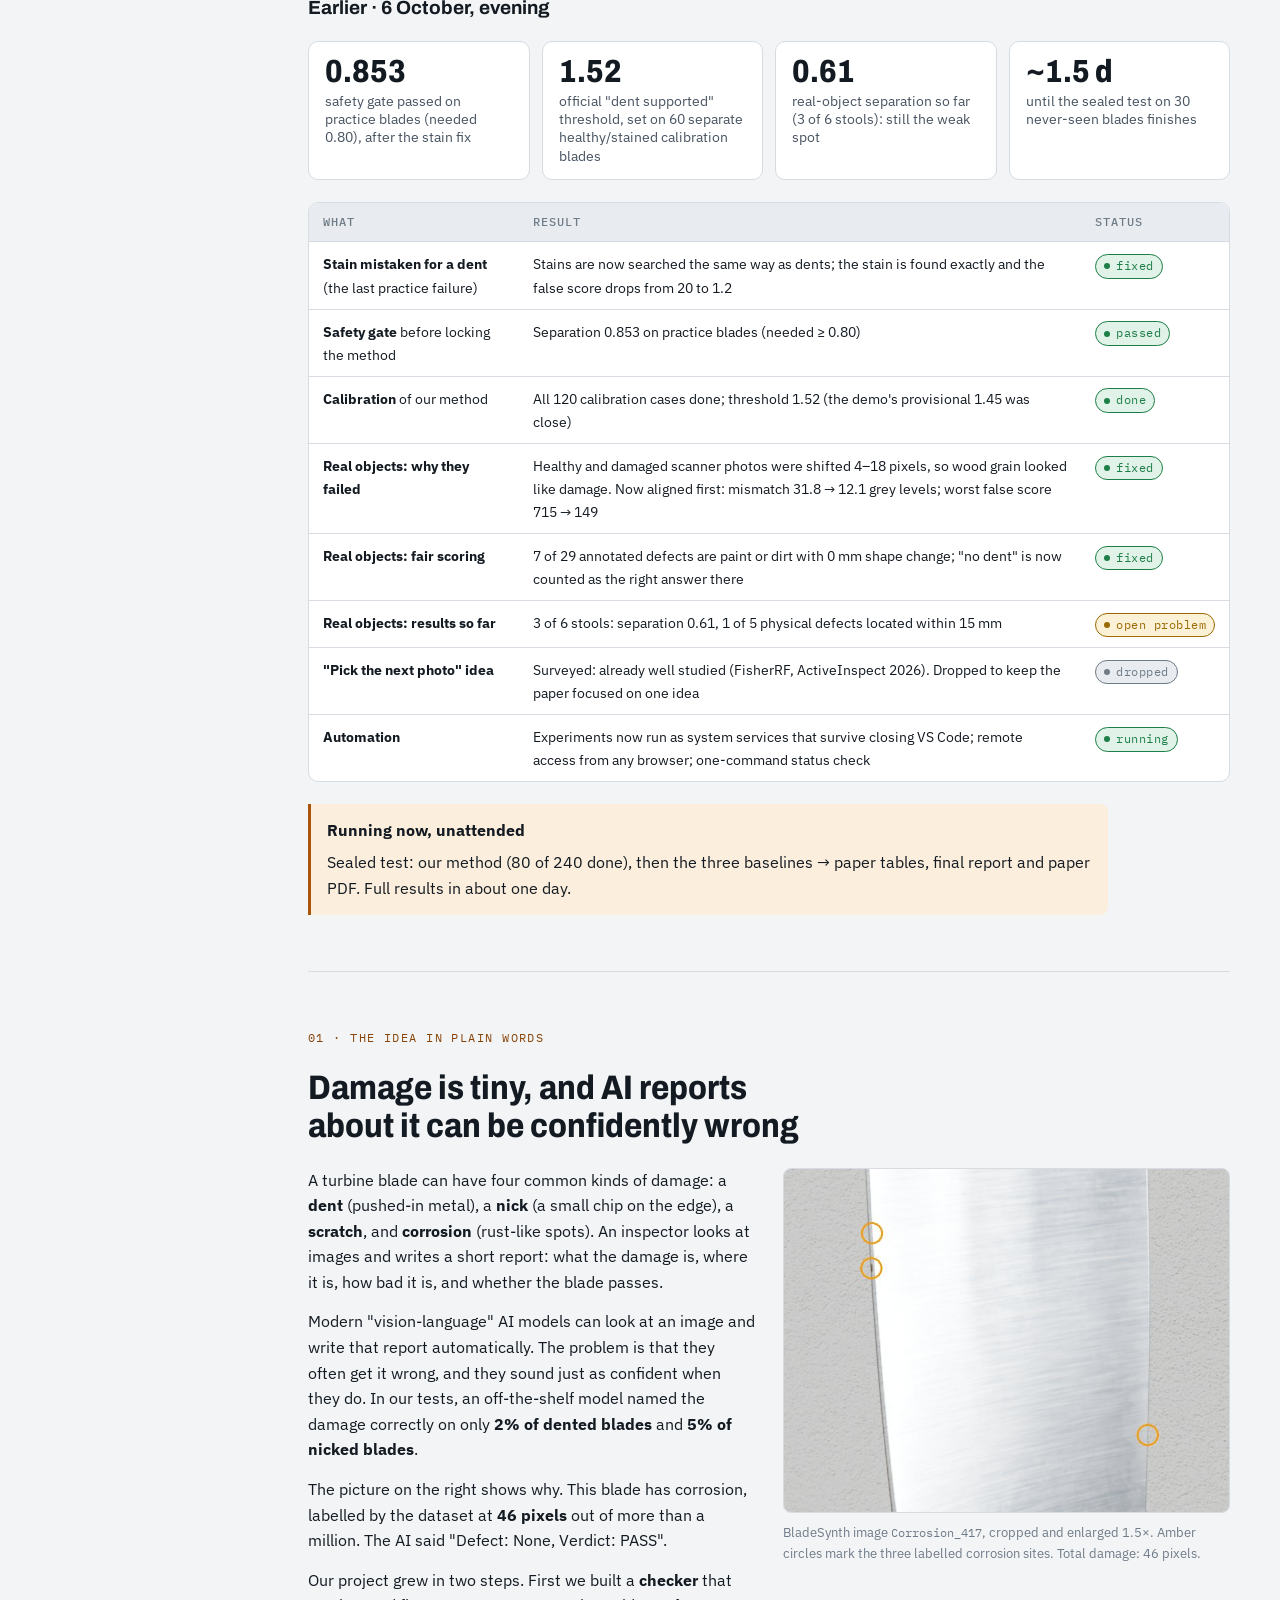
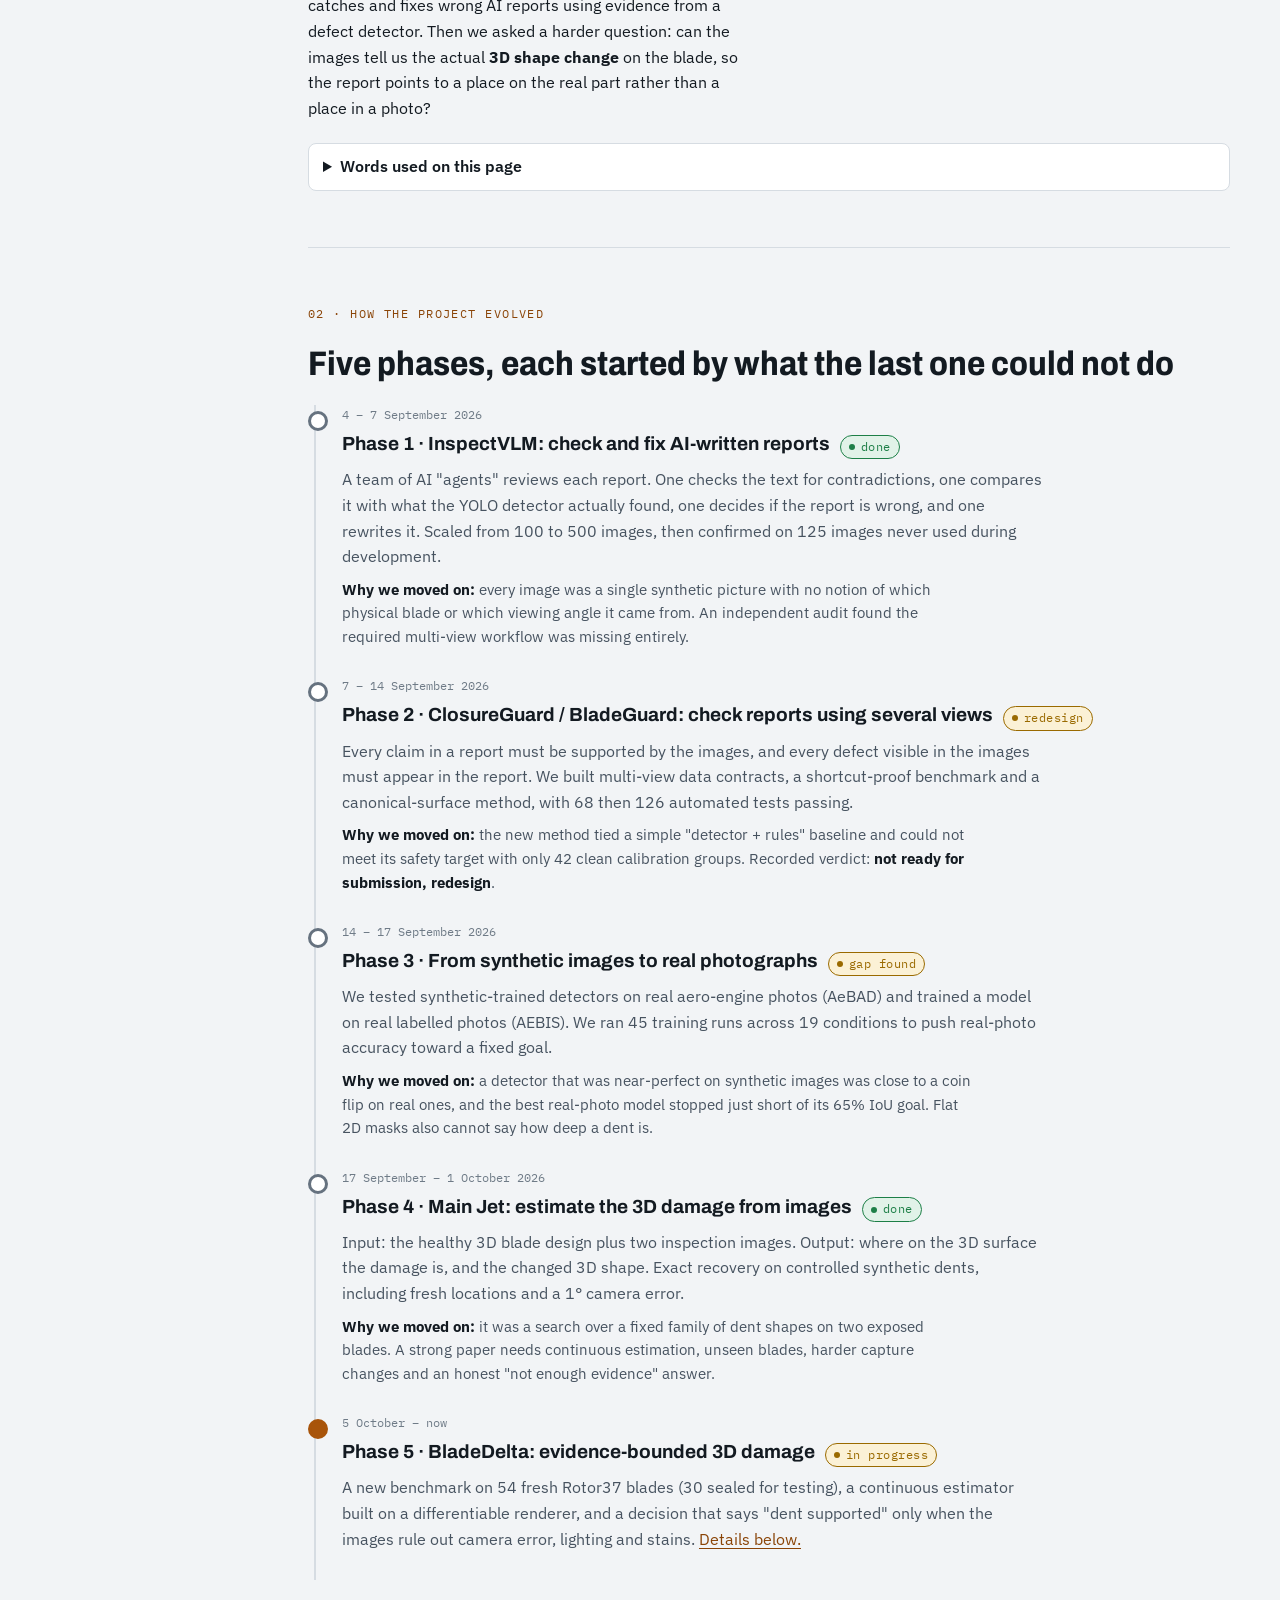
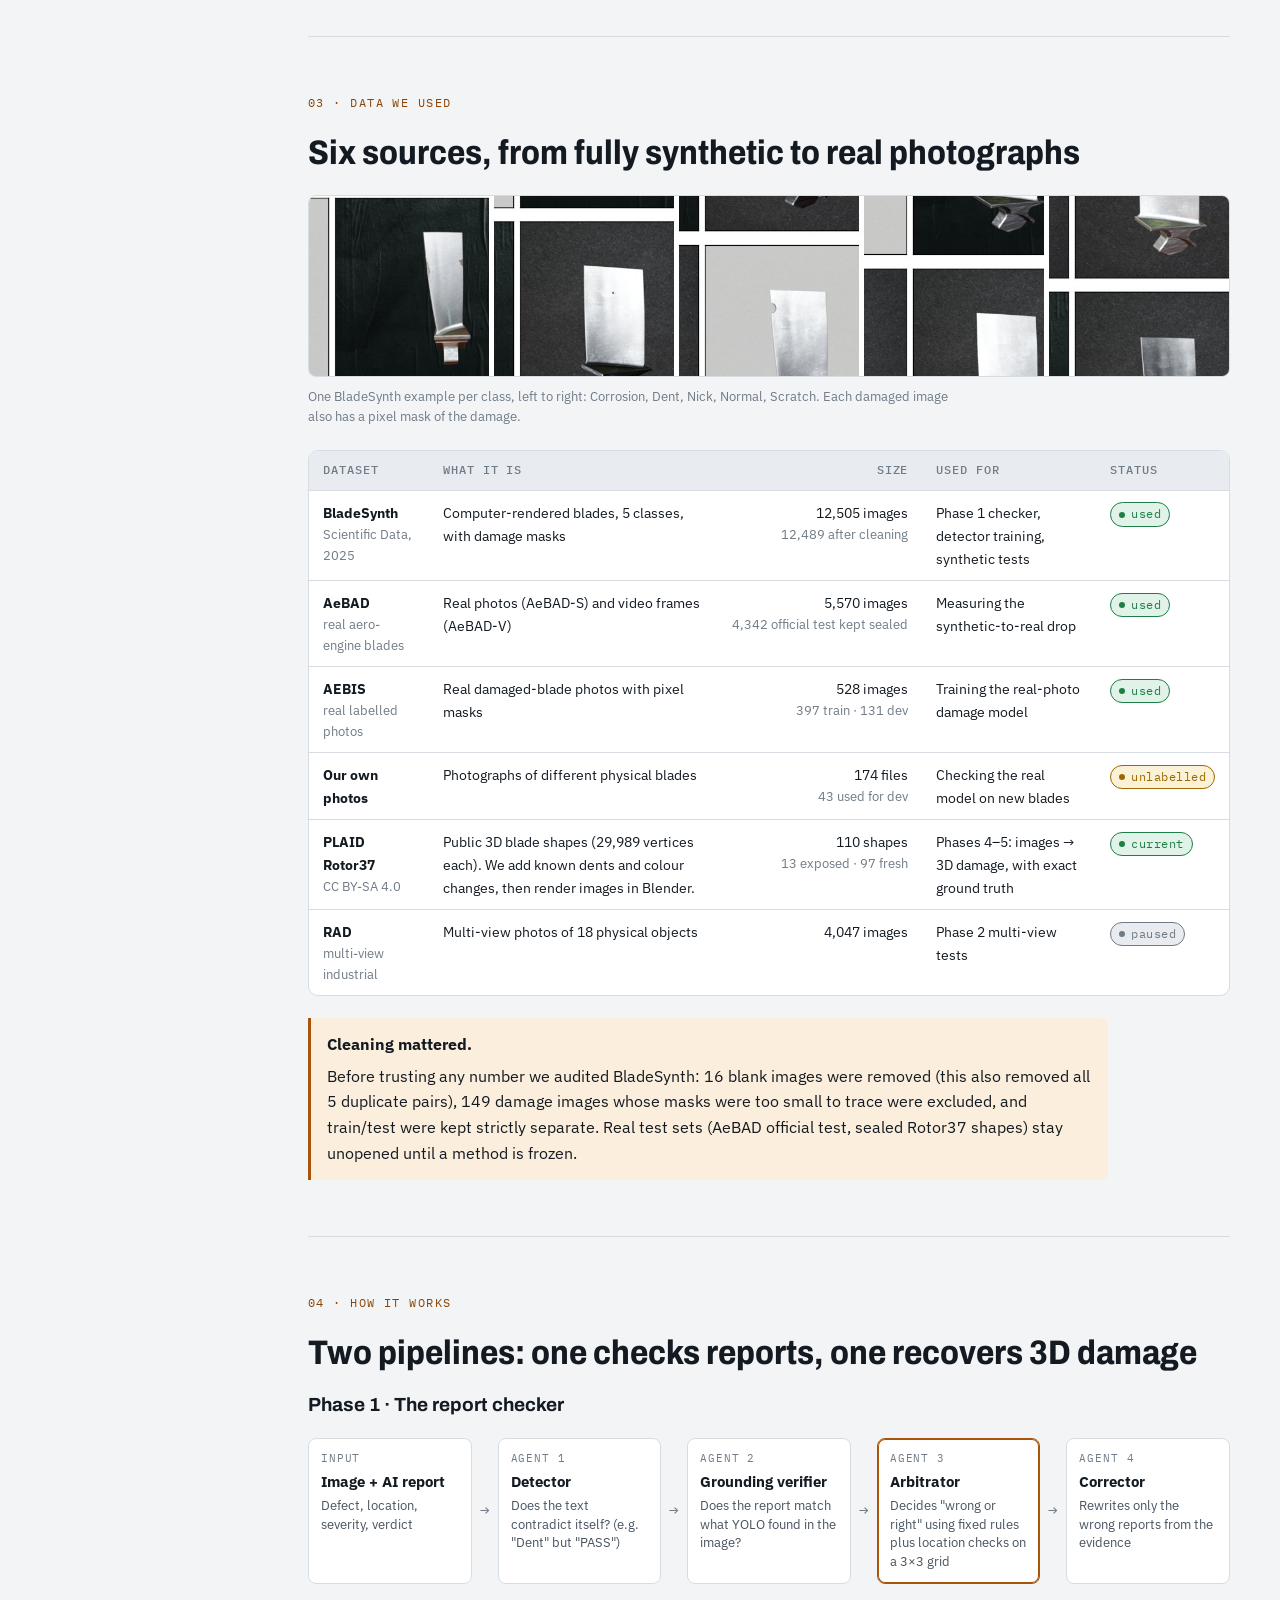
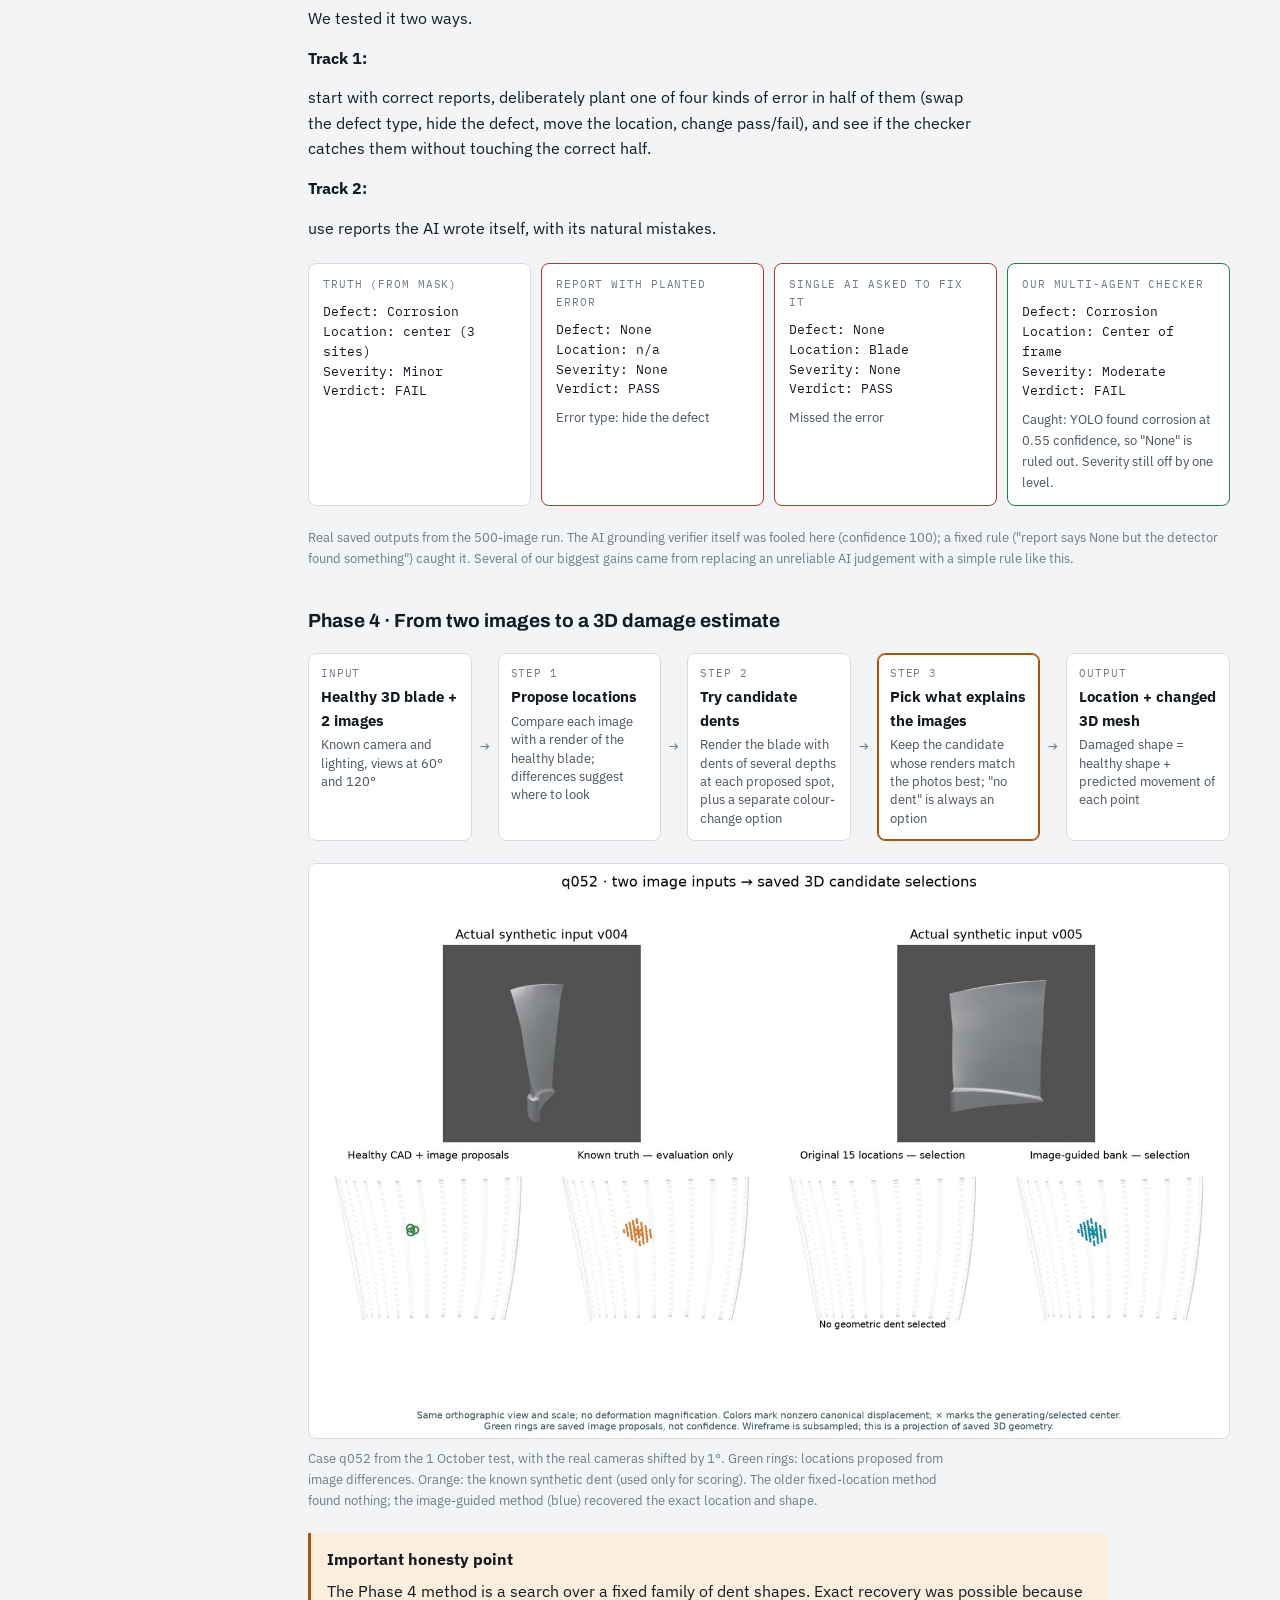
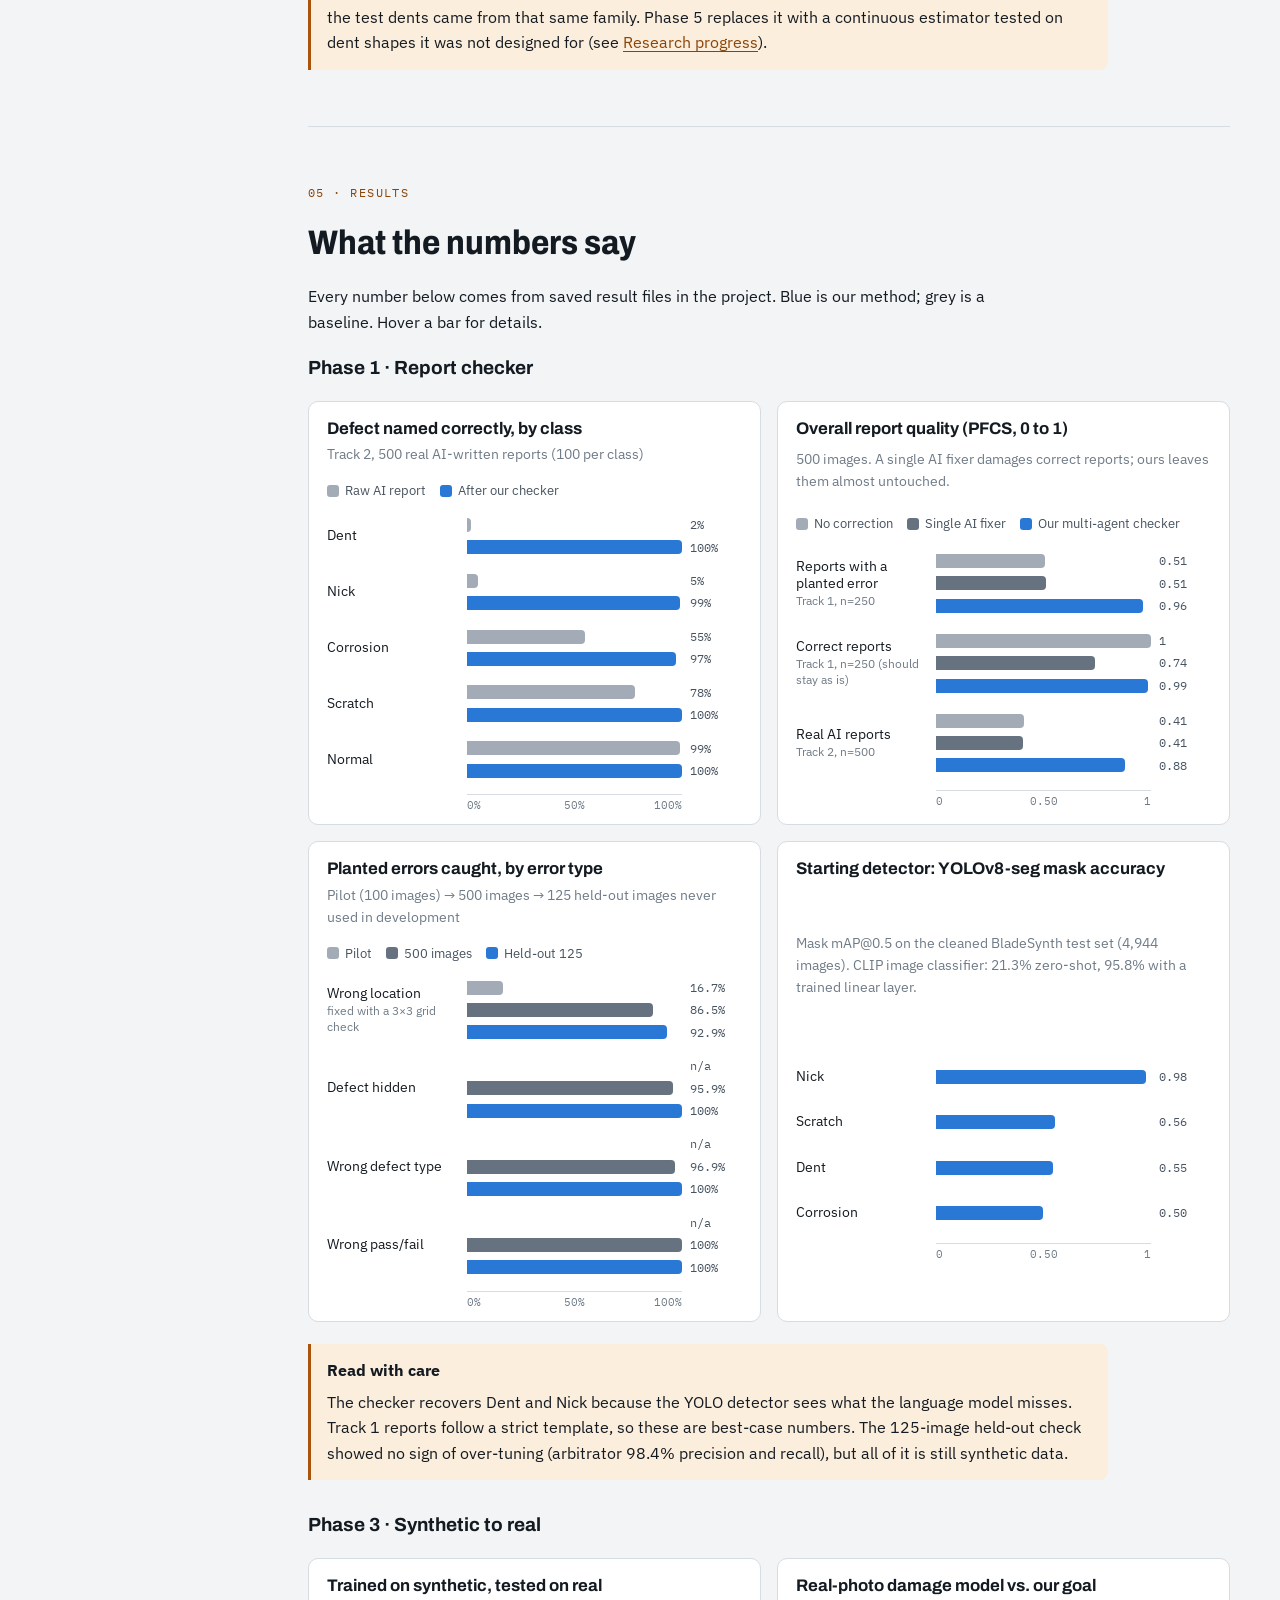
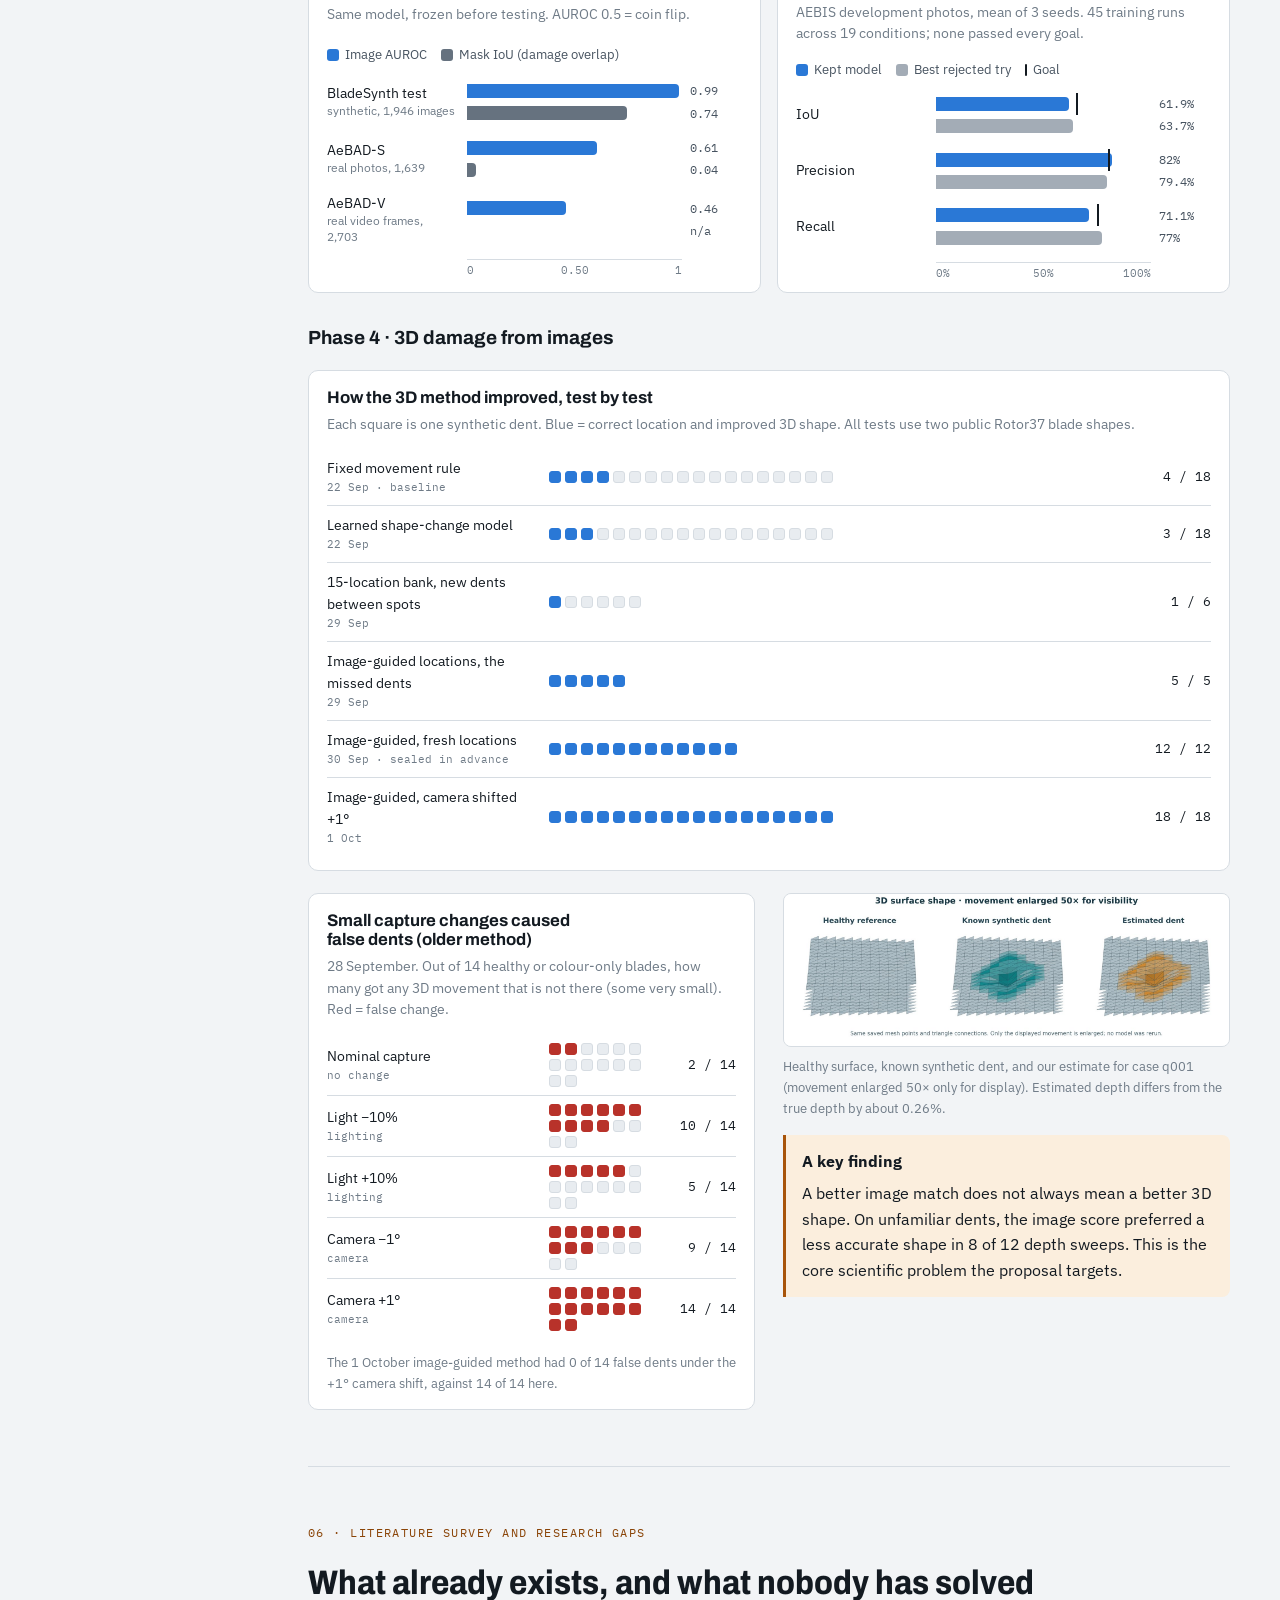
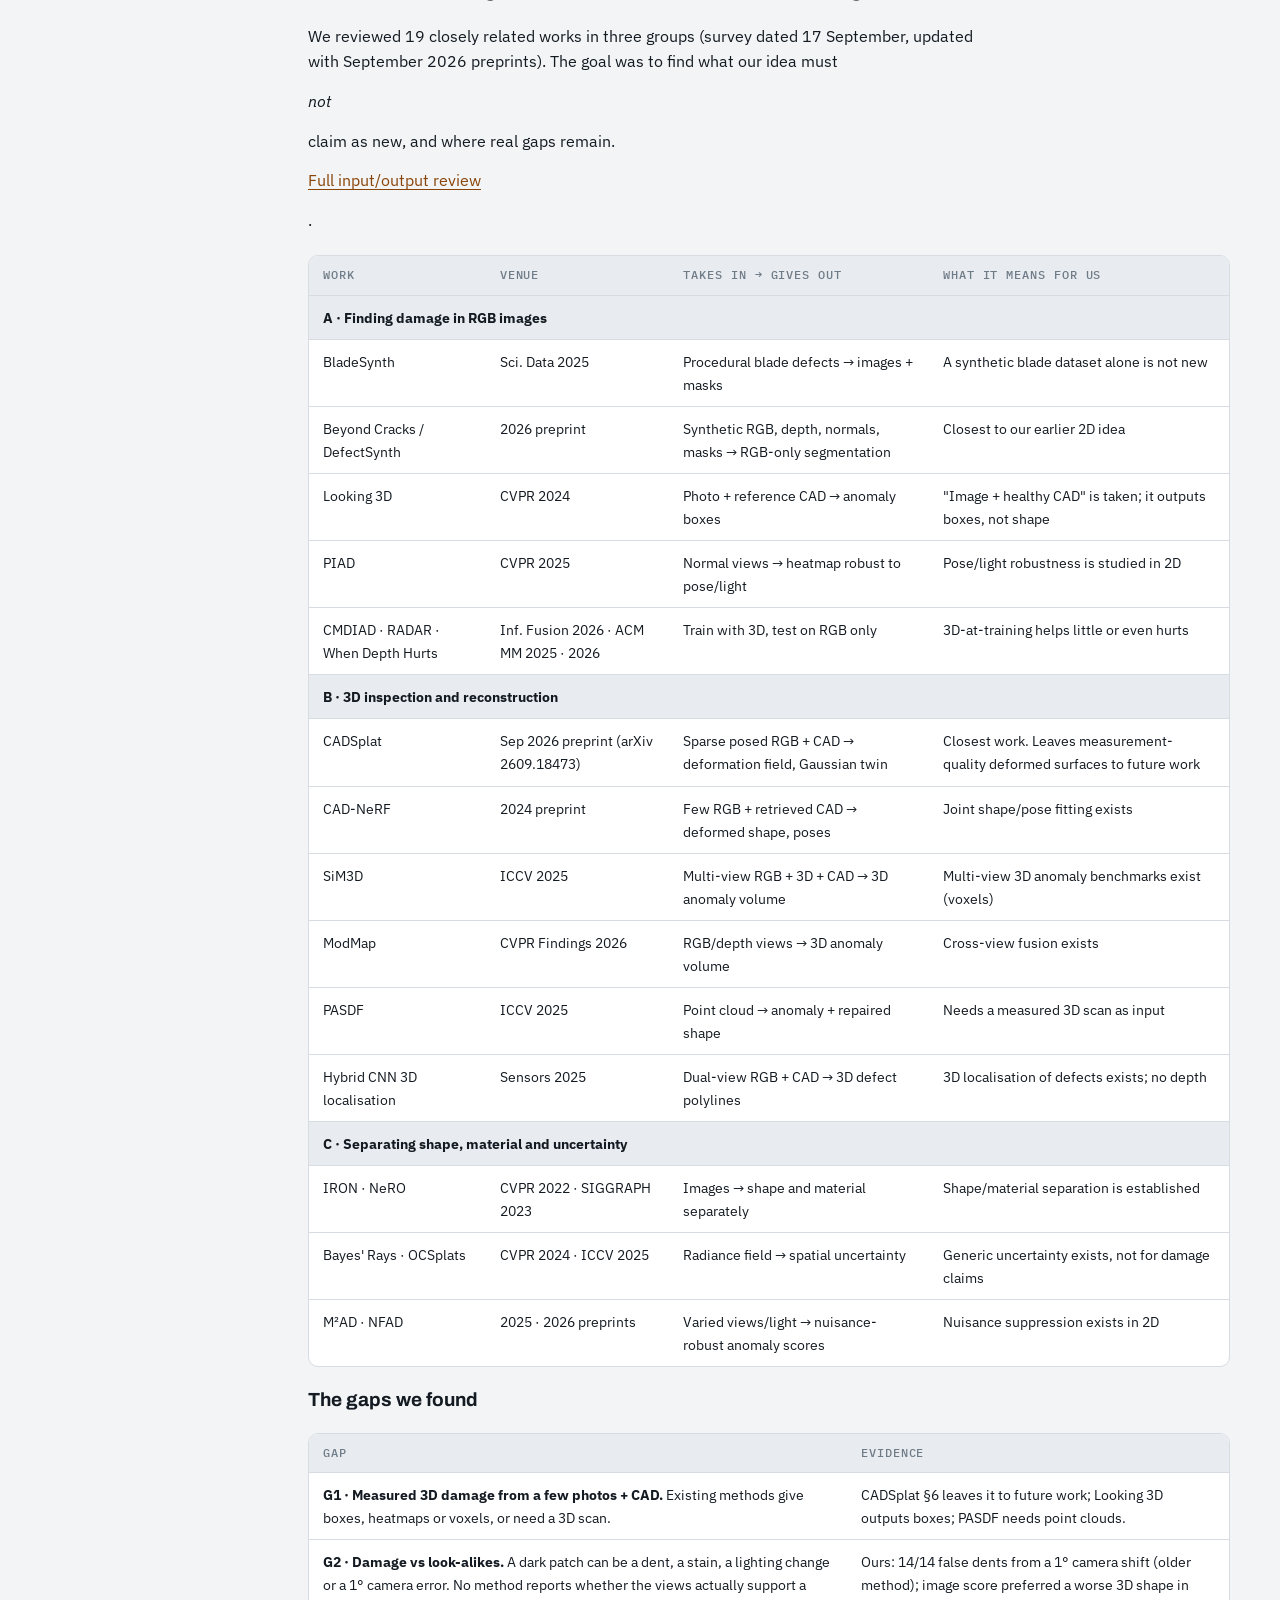
==== commit b5258d18: "Auto-update results (interim) Co-Authored-By: Claude Opus 5.5 <noreply@anthropic.com>" ====
--- a/index.html
+++ b/index.html
@@ -58,7 +58,7 @@
       <span class="eyebrow">Latest updates · 7 October 2026, afternoon</span>
       <h2 id="h-latest">Latest results, in pictures</h2>
       <p><b>Final sealed-test numbers and every method side by side: <a href="results.html">live results page</a></b> (rebuilt automatically as experiments finish).</p>
-      <!--AUTO-STATUS-START--><div class="note"><strong>Automatic status · 10 Oct 2026, 03:45 UTC</strong><p>11 of 13 phases done. Sealed test: separation 0.82, 54% of visible dents found, 10% false alarms. <a href="results.html">Full results and charts →</a></p></div><!--AUTO-STATUS-END-->
+      <!--AUTO-STATUS-START--><div class="note"><strong>Automatic status · 10 Oct 2026, 05:46 UTC</strong><p>11 of 13 phases done. Sealed test: separation 0.82, 54% of visible dents found, 10% false alarms. <a href="results.html">Full results and charts →</a></p></div><!--AUTO-STATUS-END-->
       <div class="stats">
         <div class="stat"><span class="big">213 / 240</span><span class="lbl">sealed-test cases done (27 never-seen blades); numbers below are preliminary</span></div>
         <div class="stat"><span class="big">0.81</span><span class="lbl">separation of visible dents from healthy/stained blades (was 0.89 at 80 cases)</span></div>
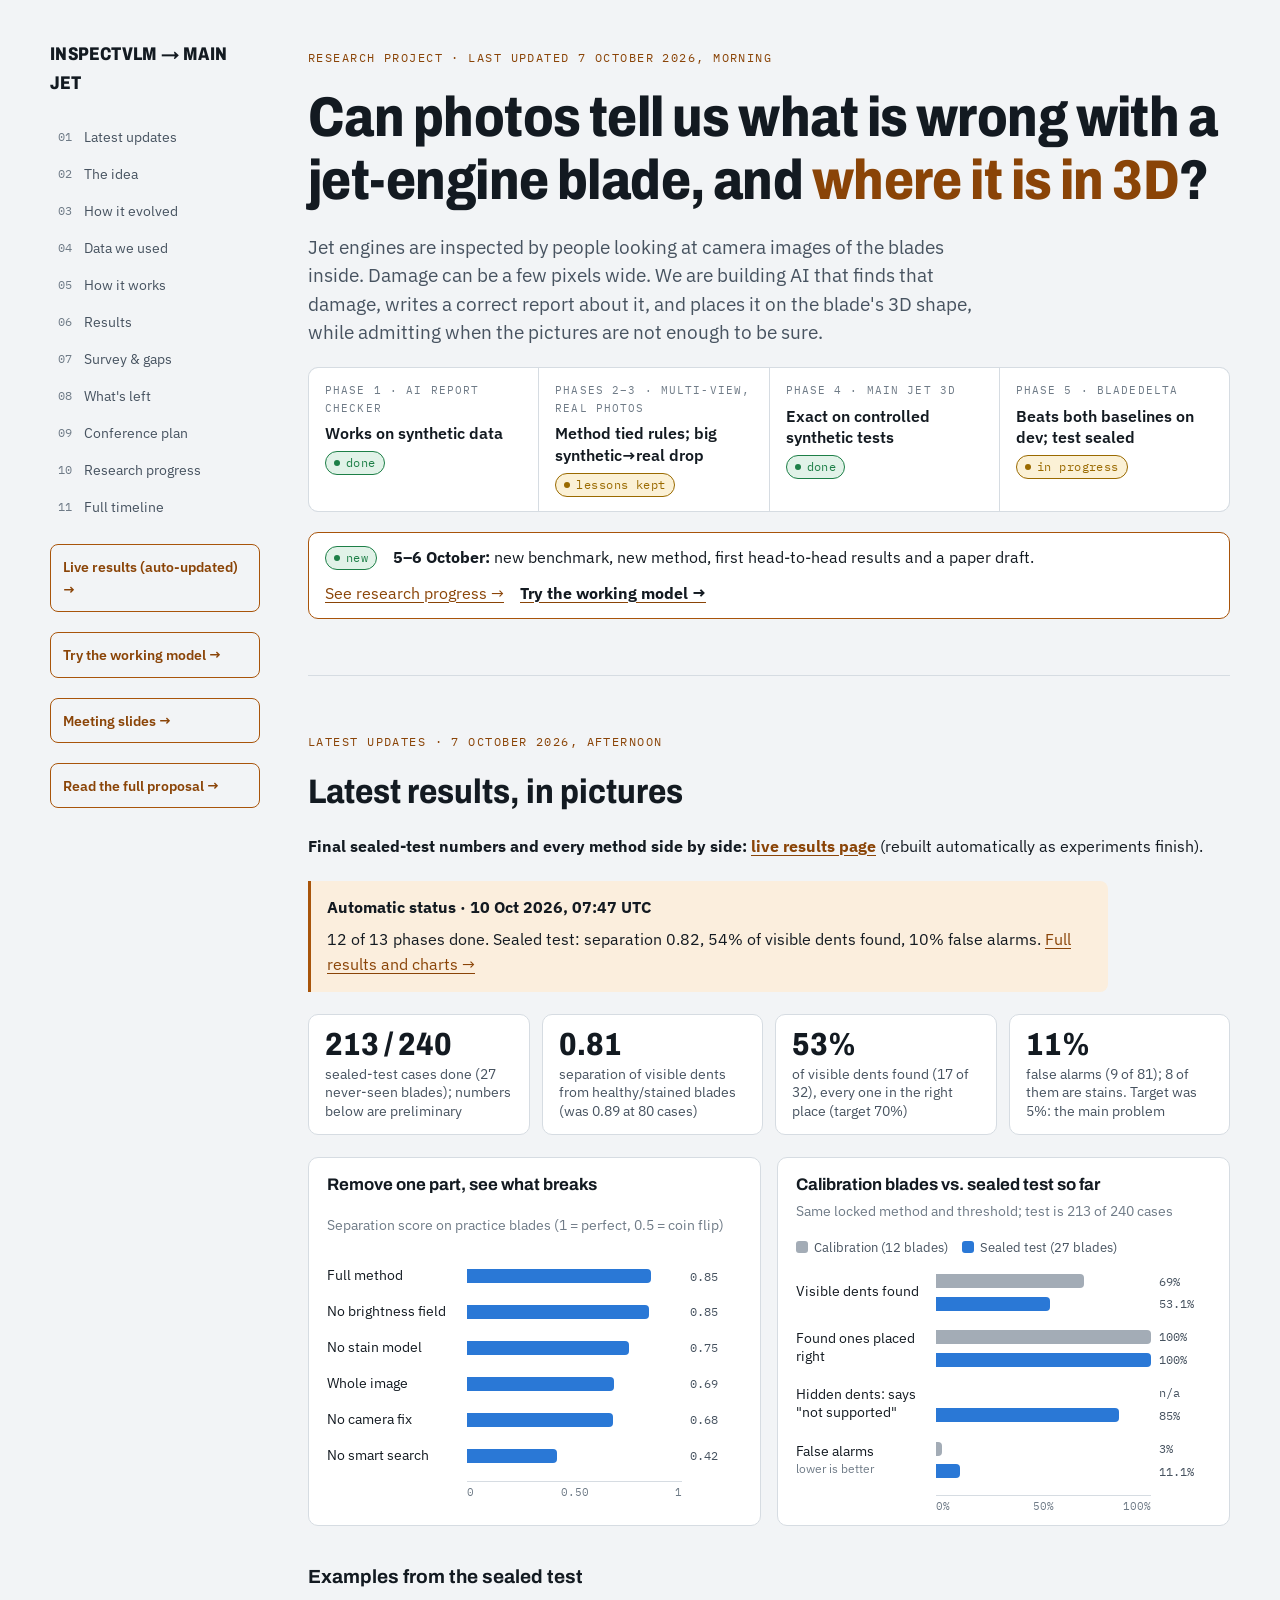
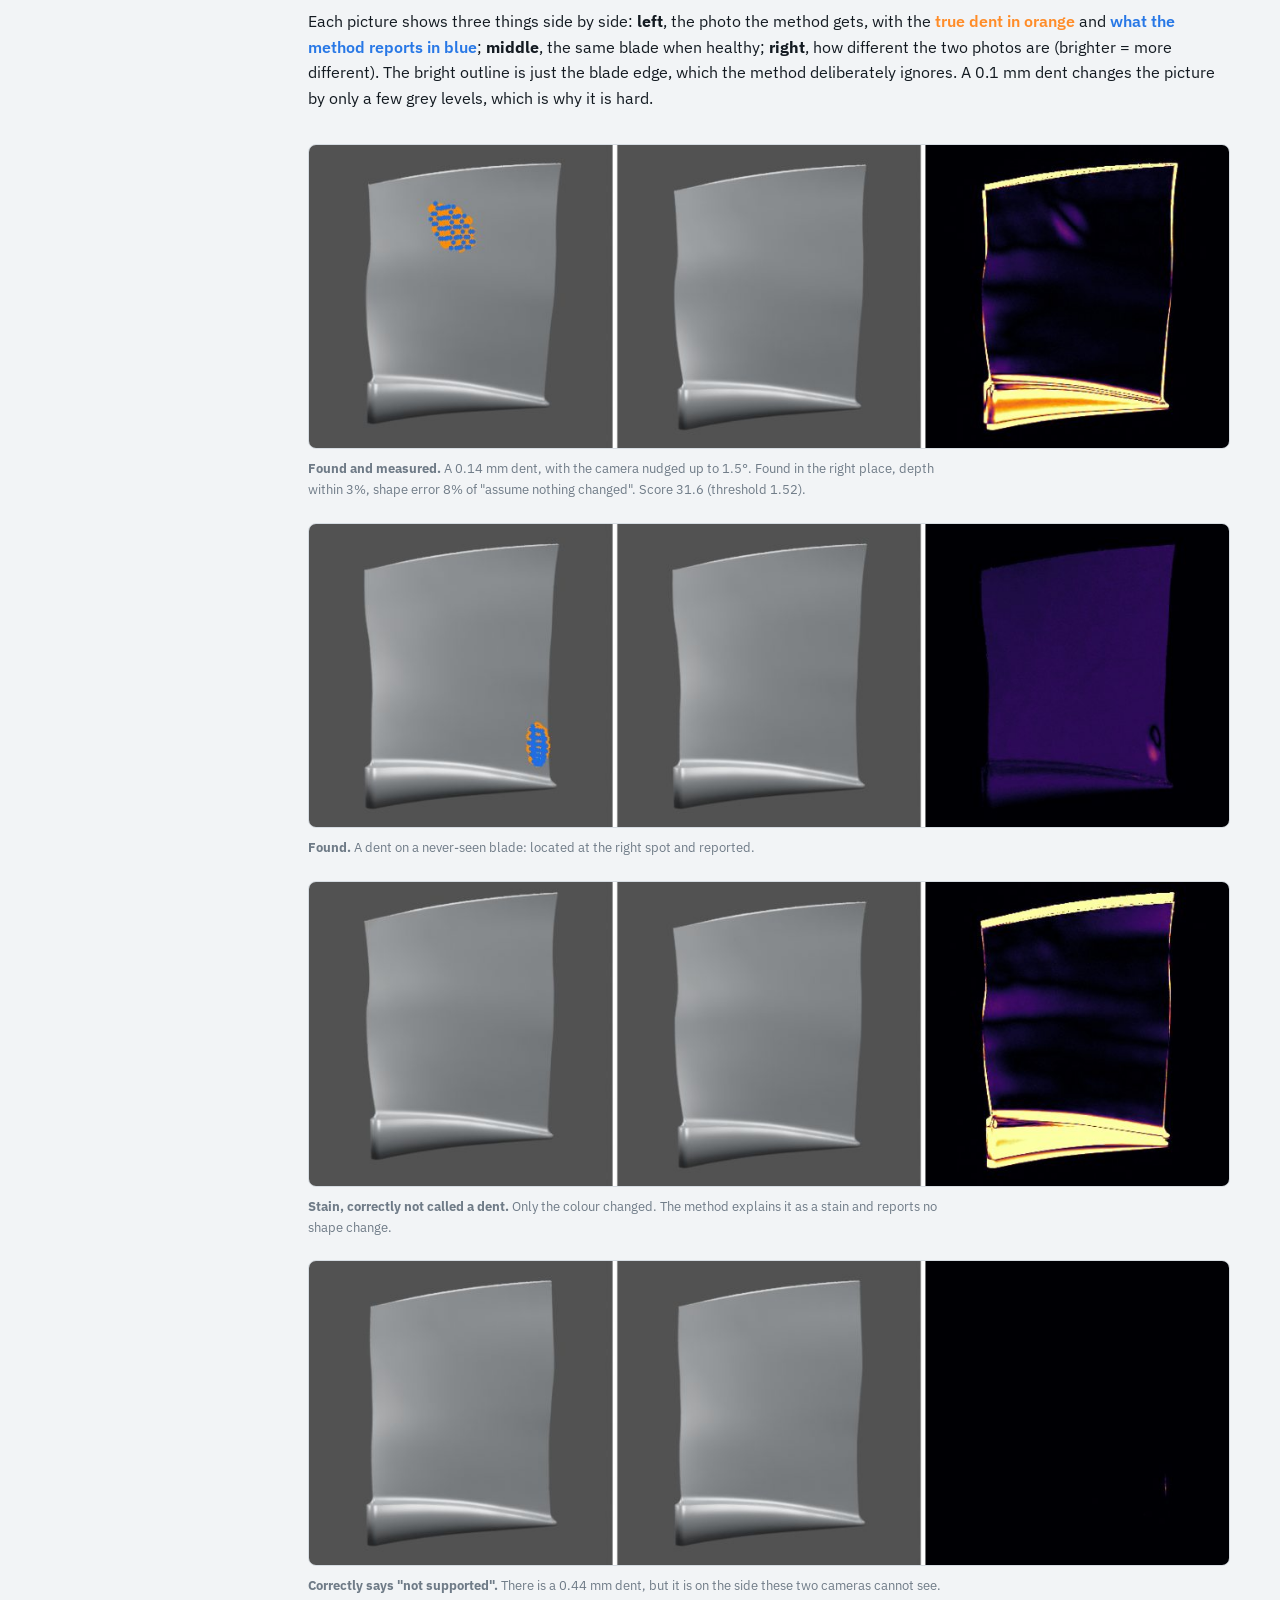
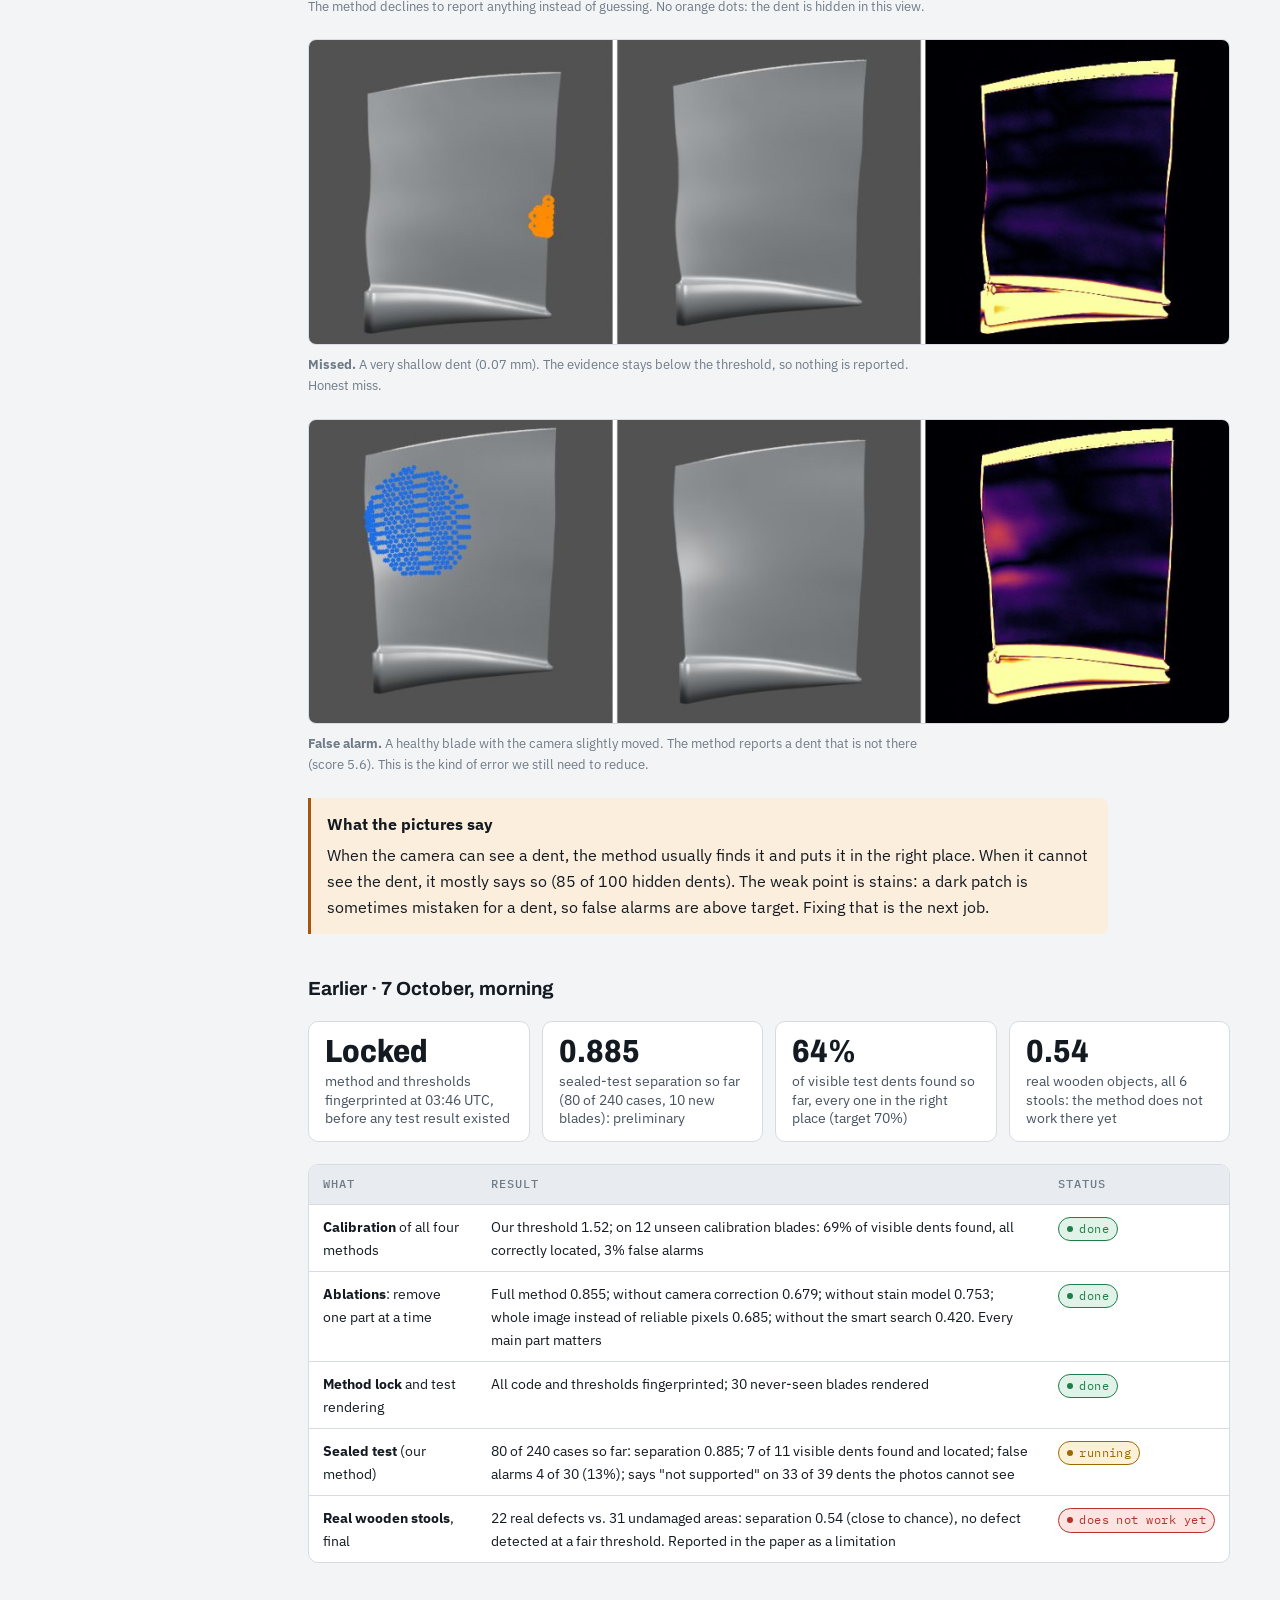
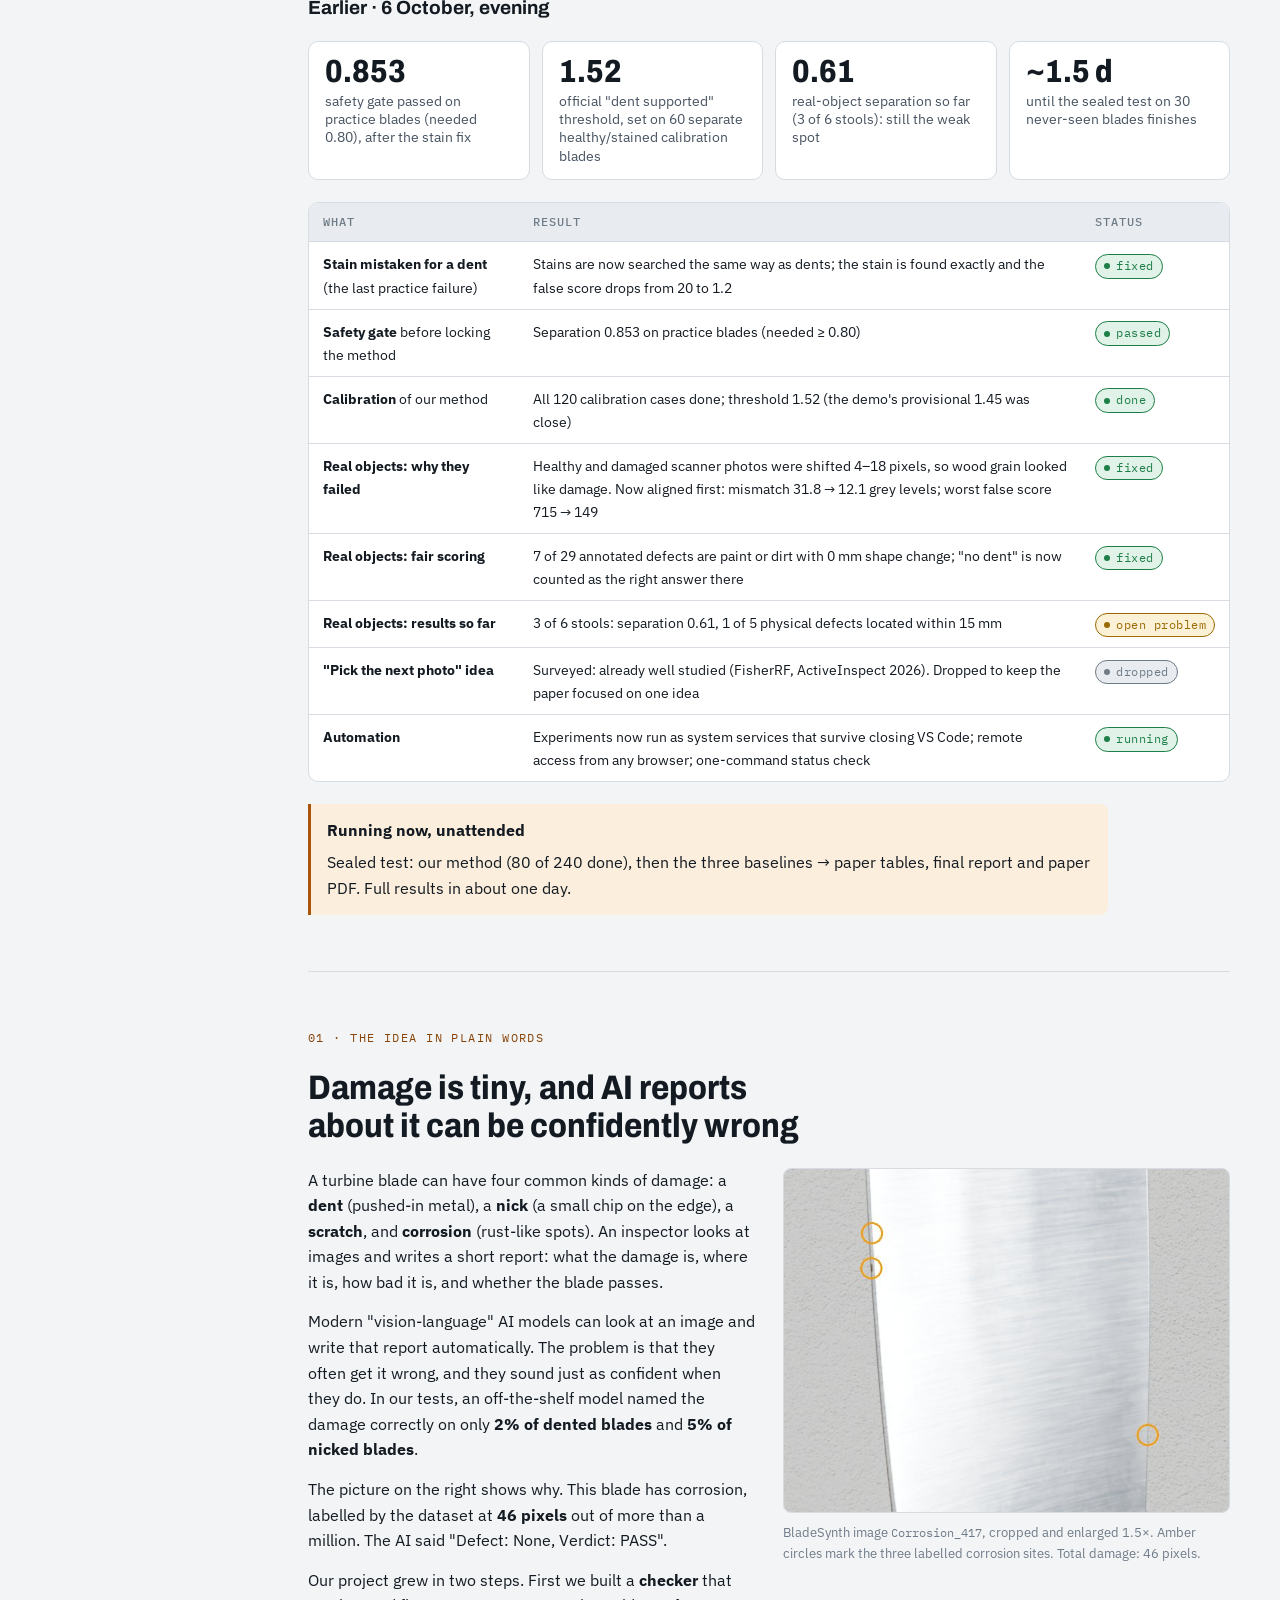
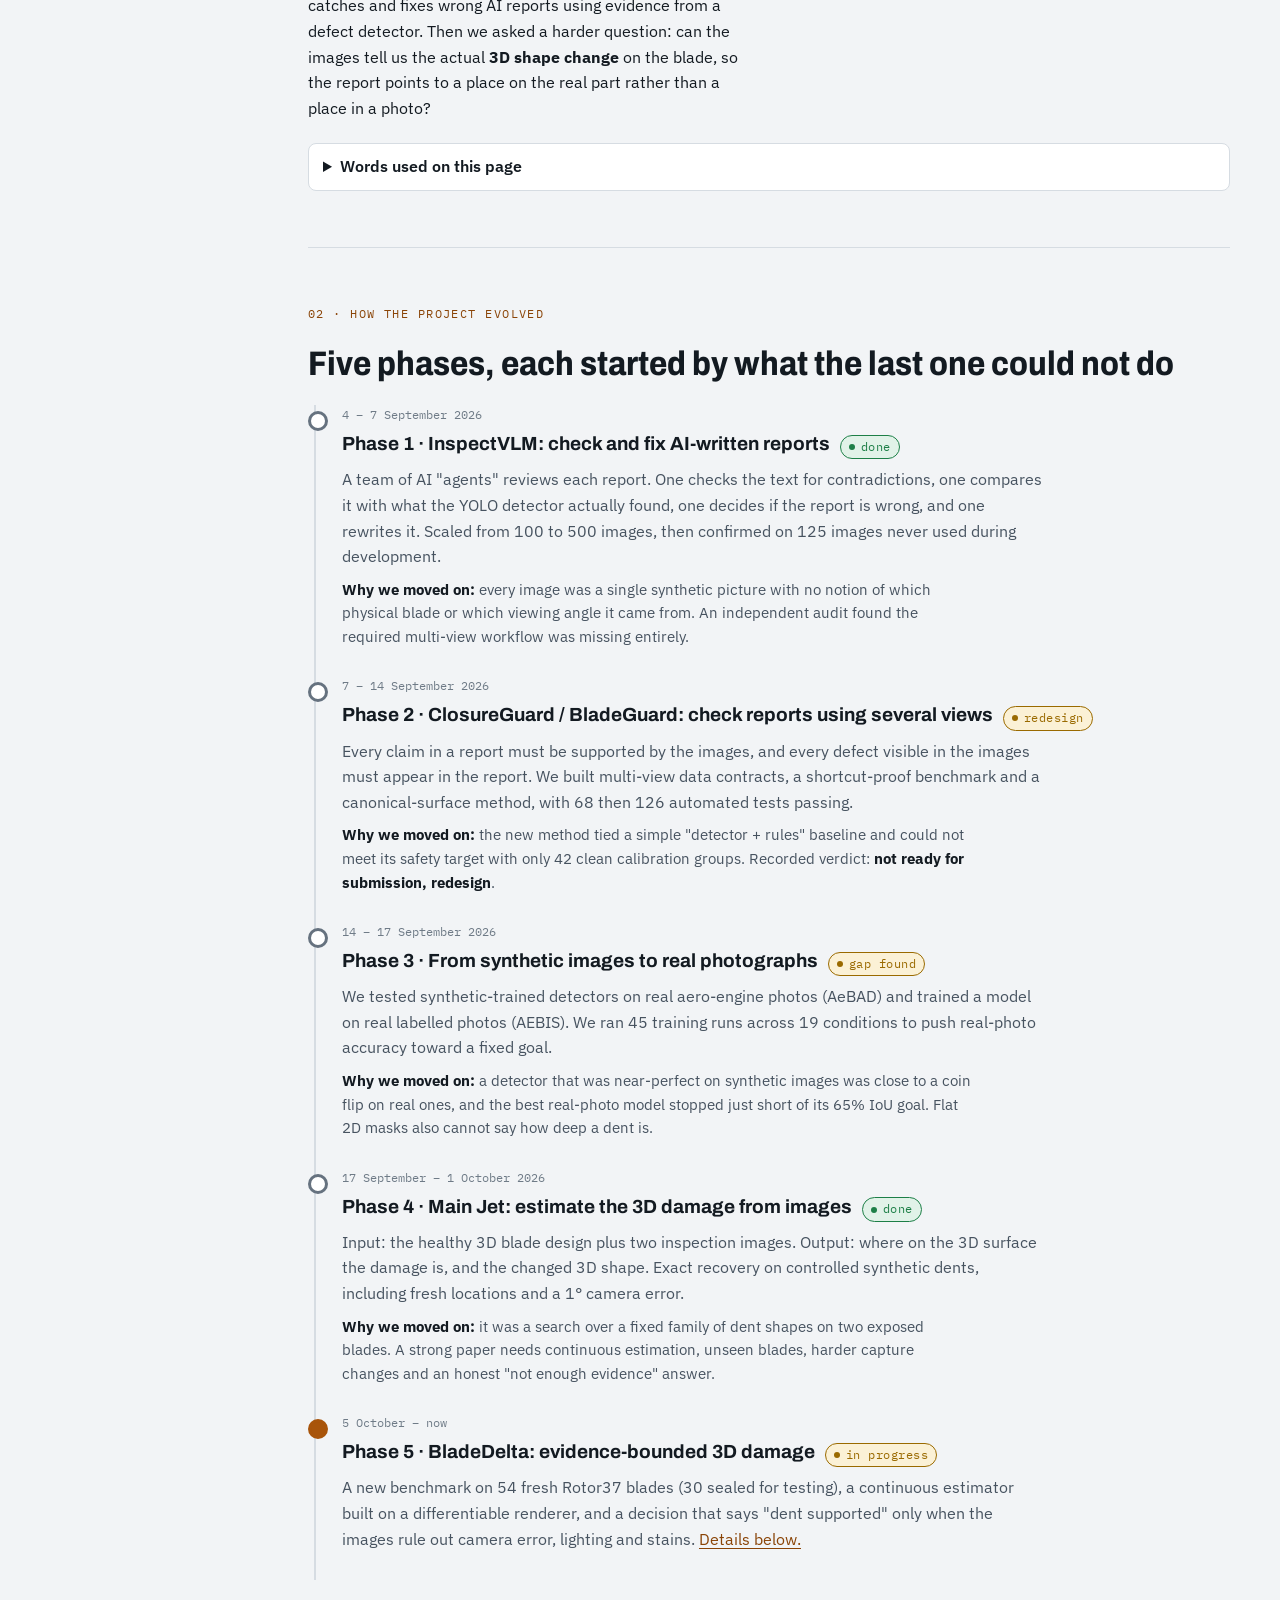
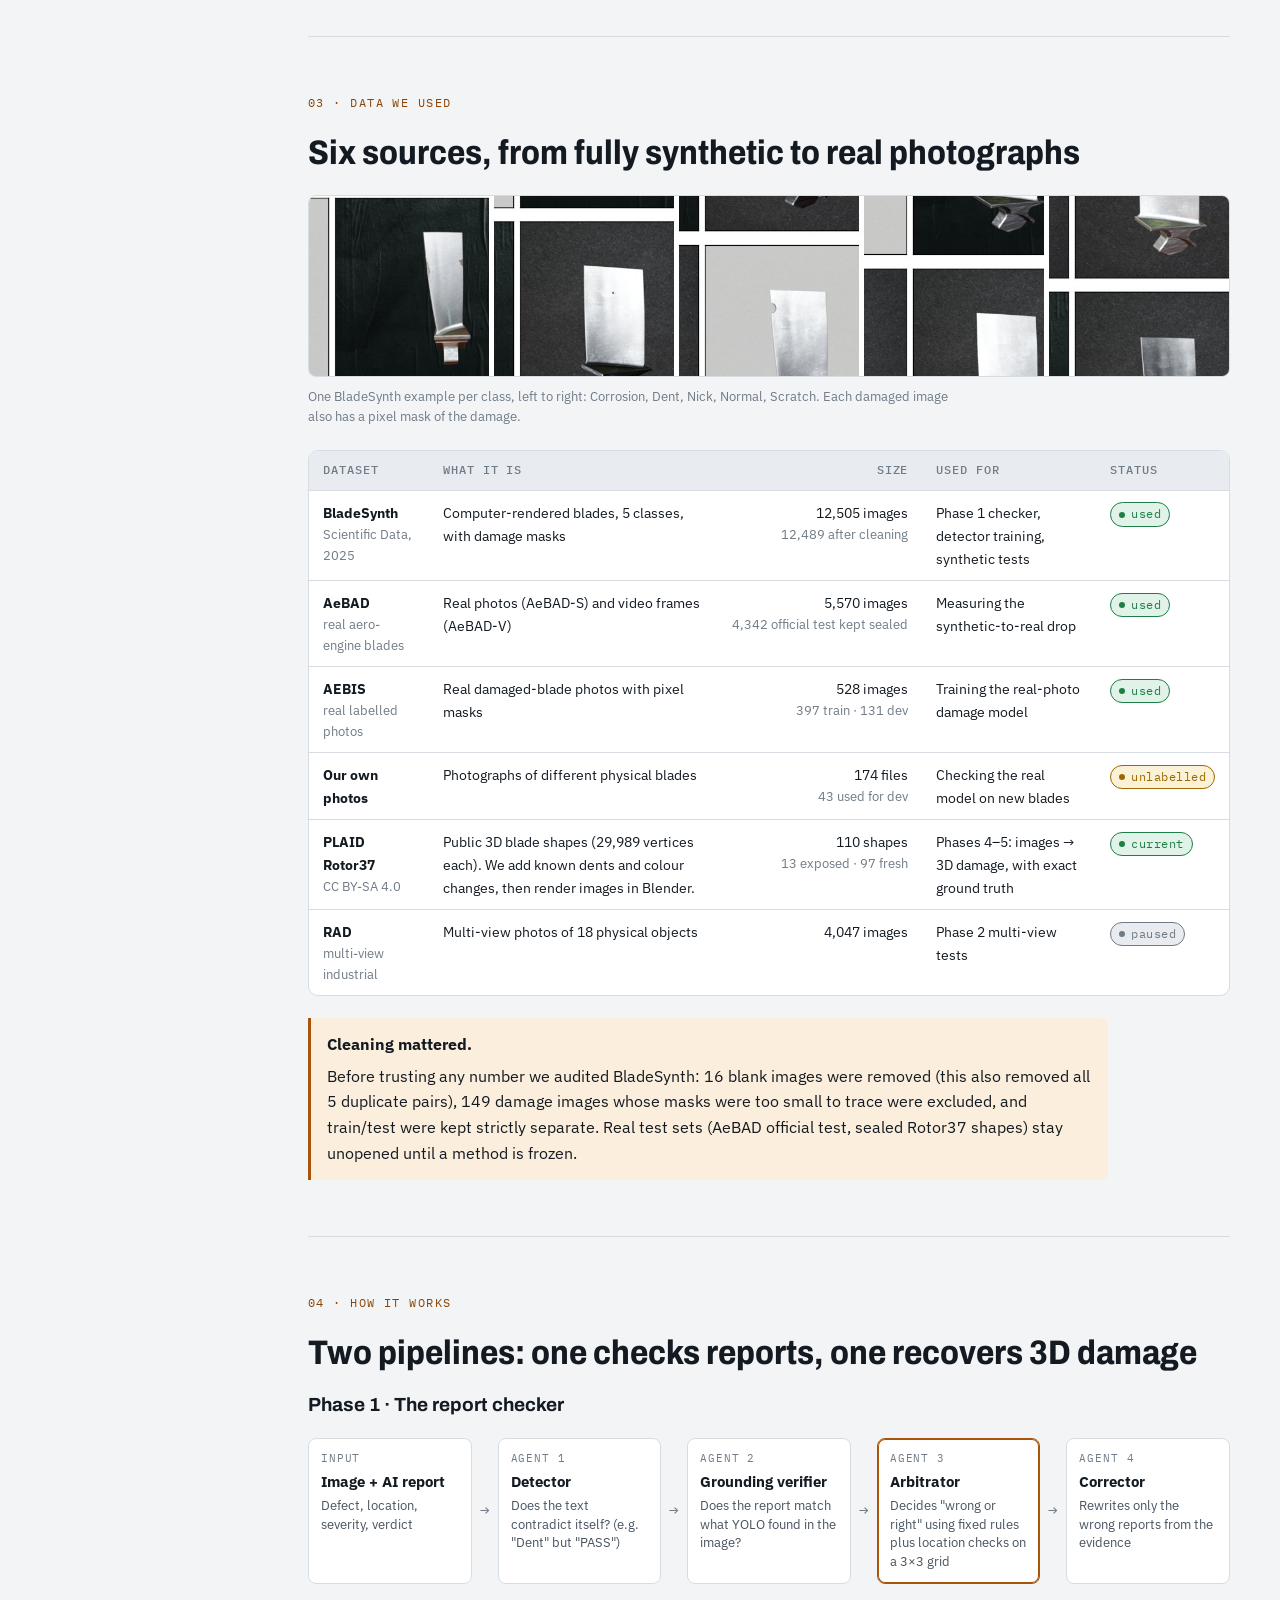
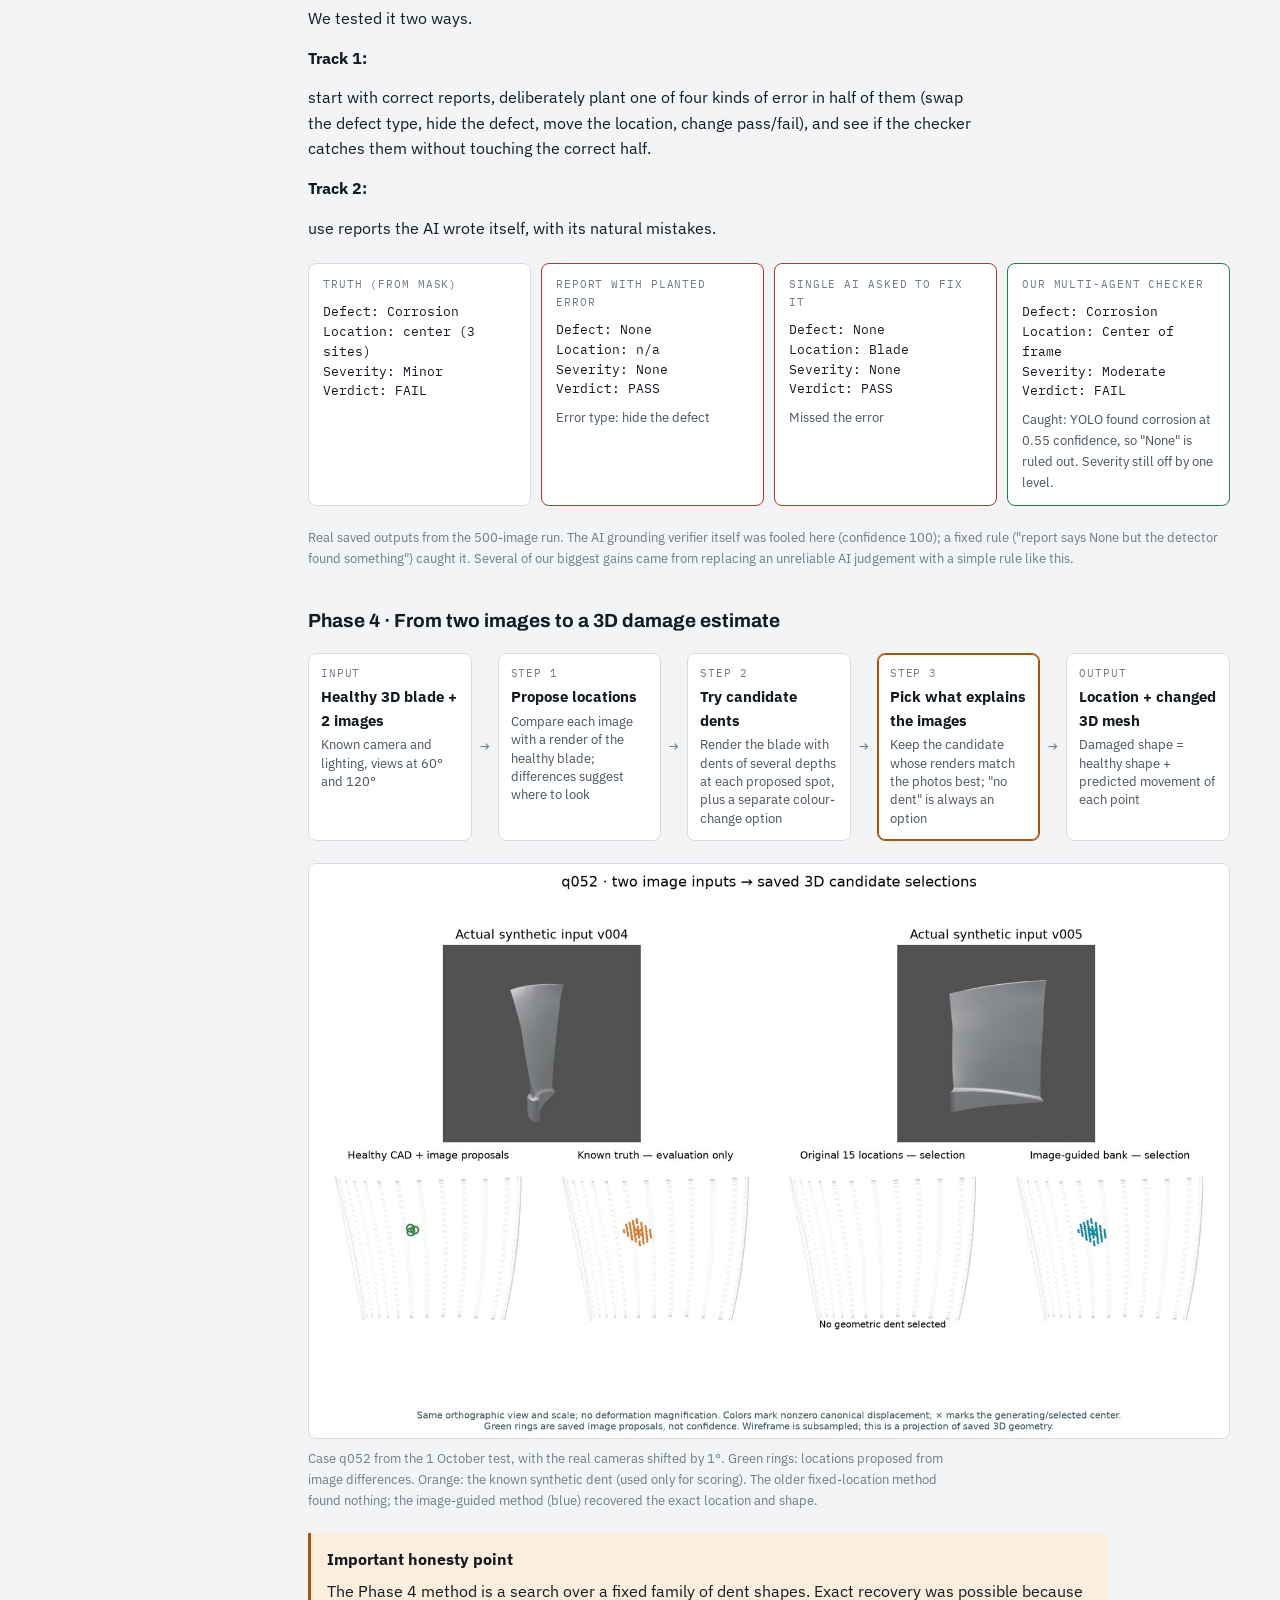
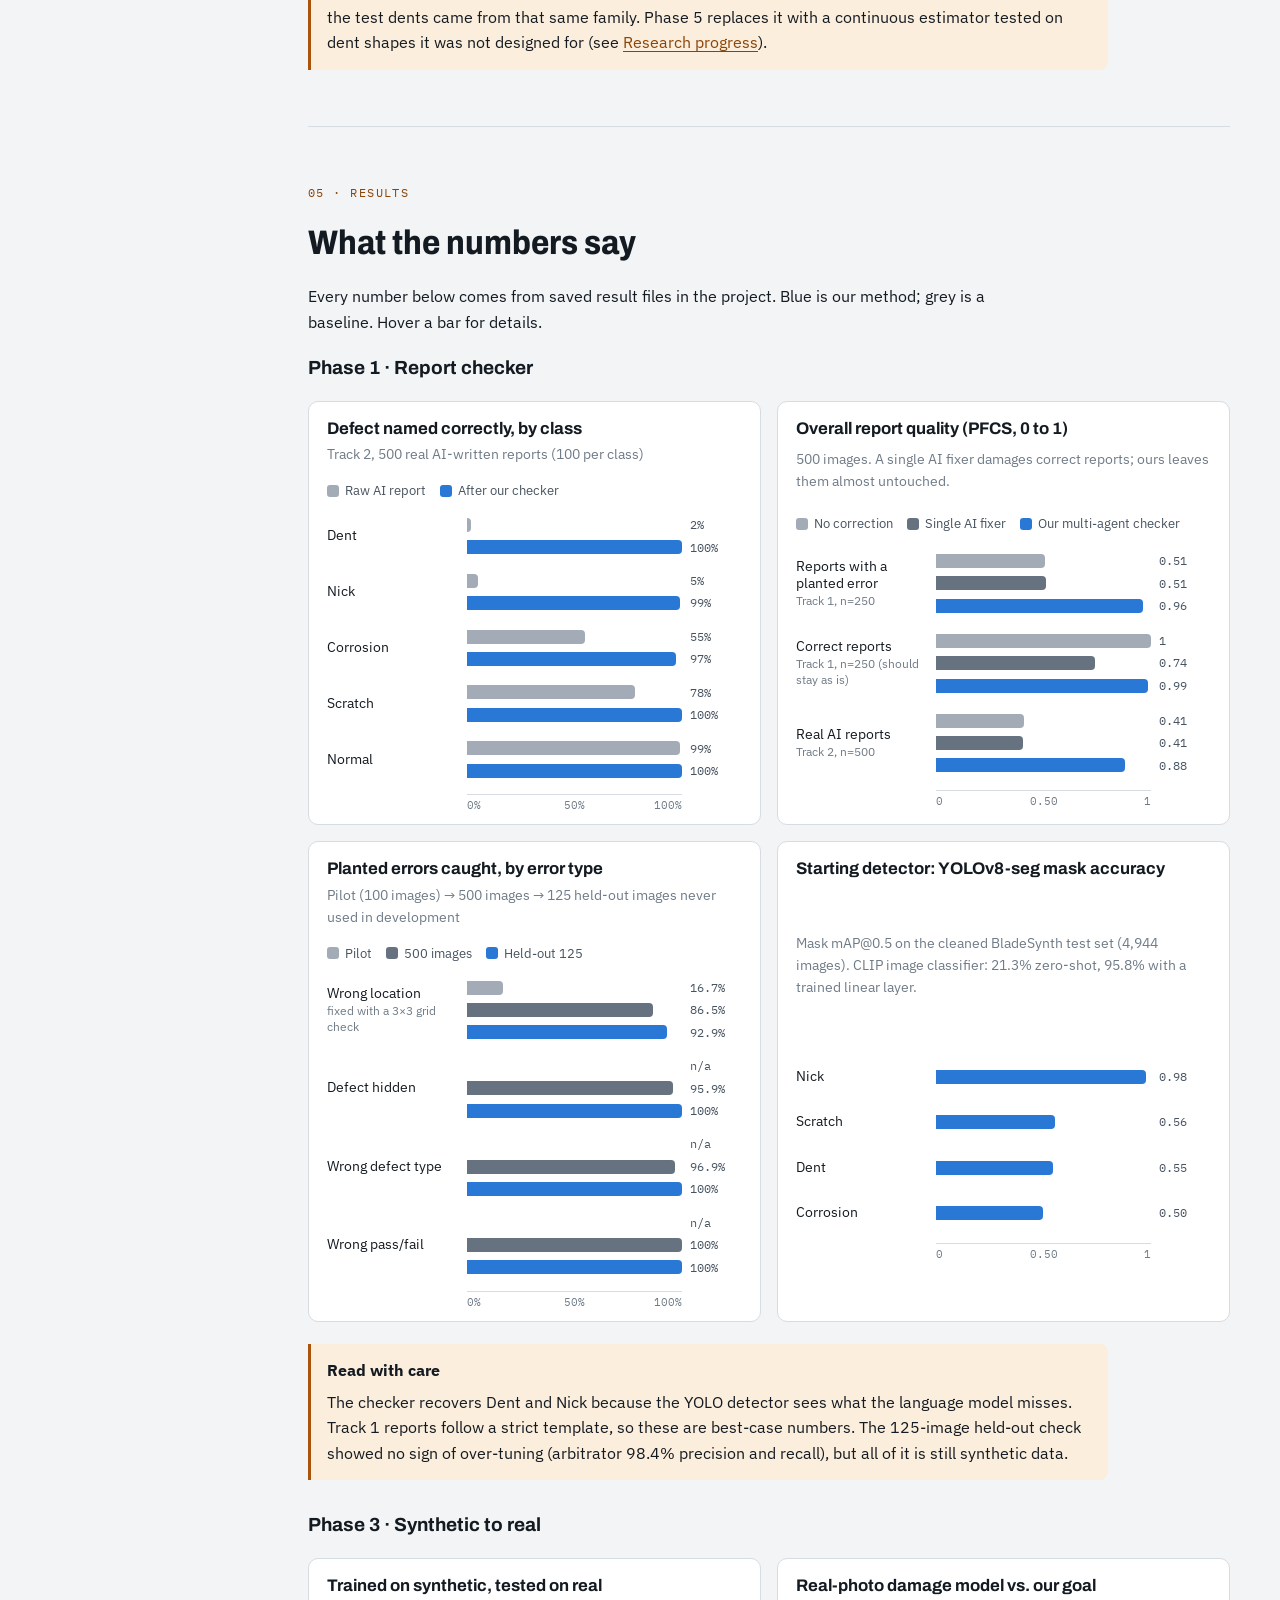
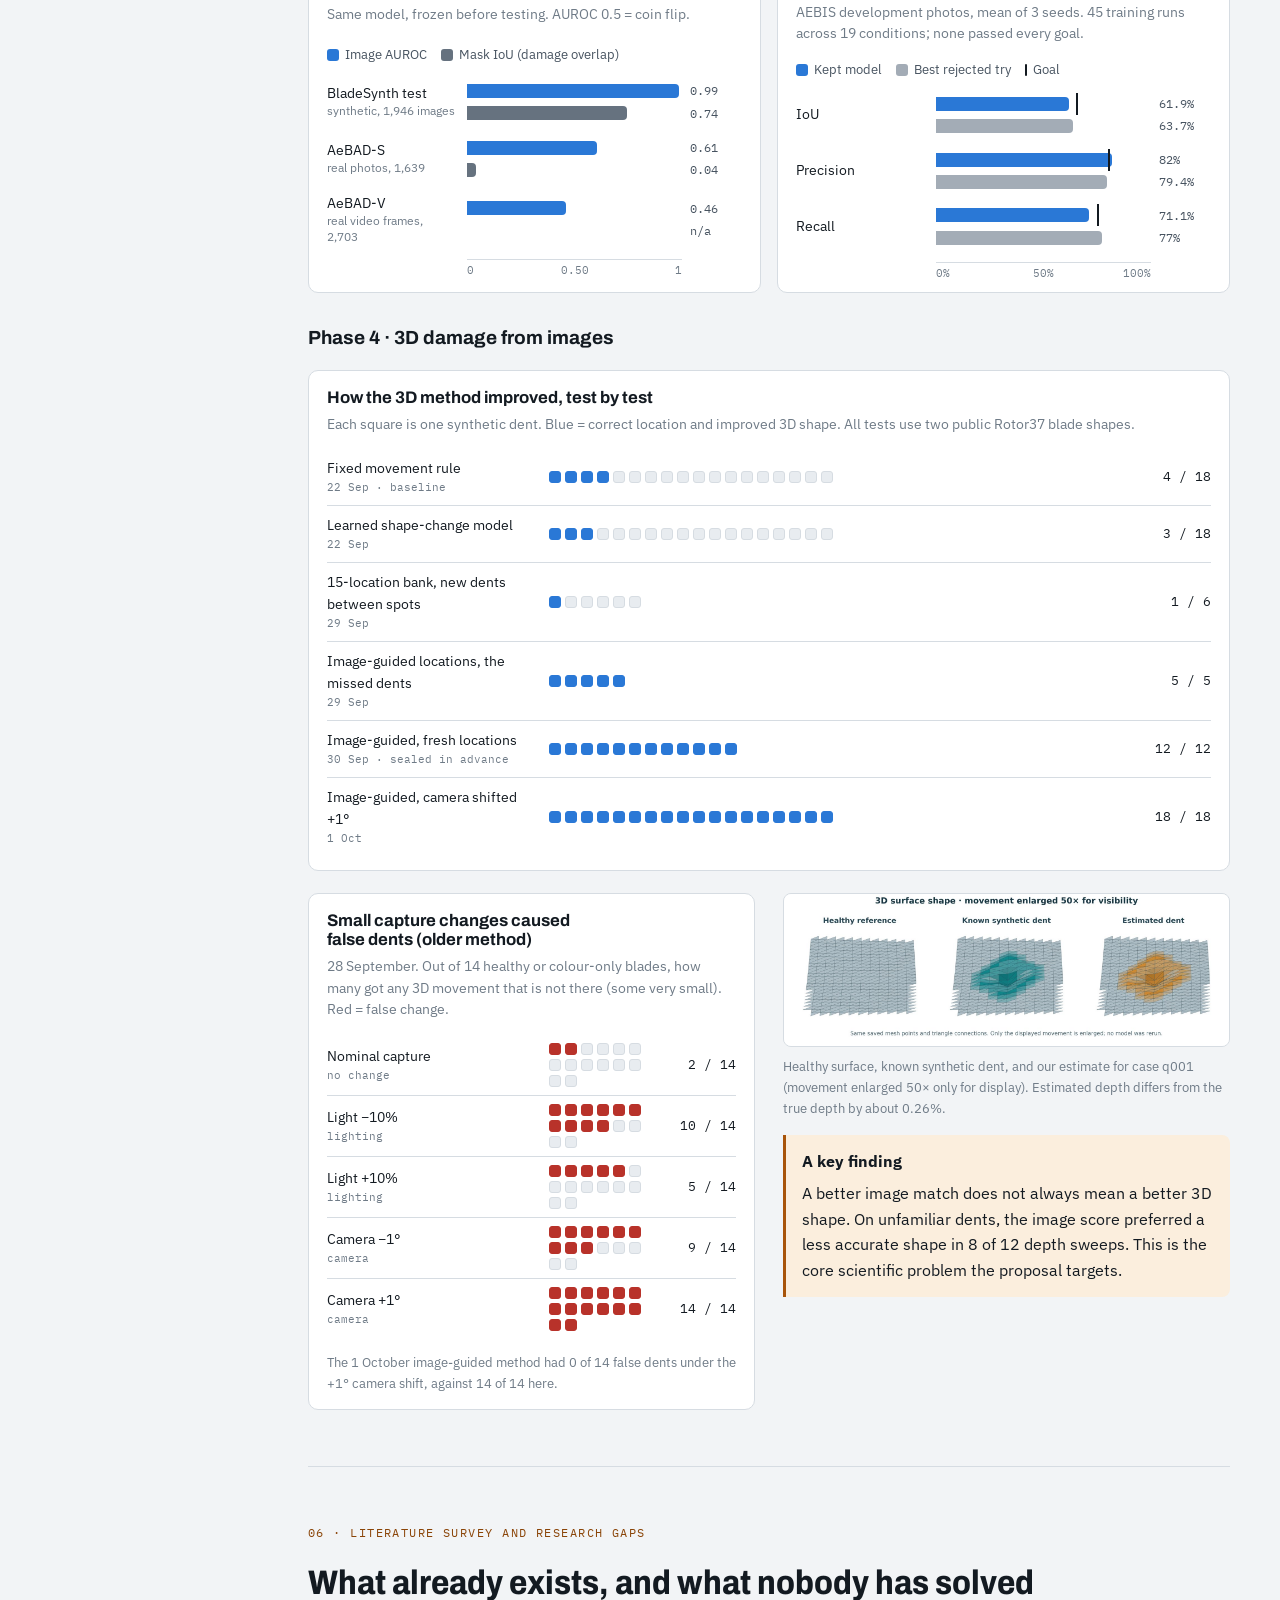
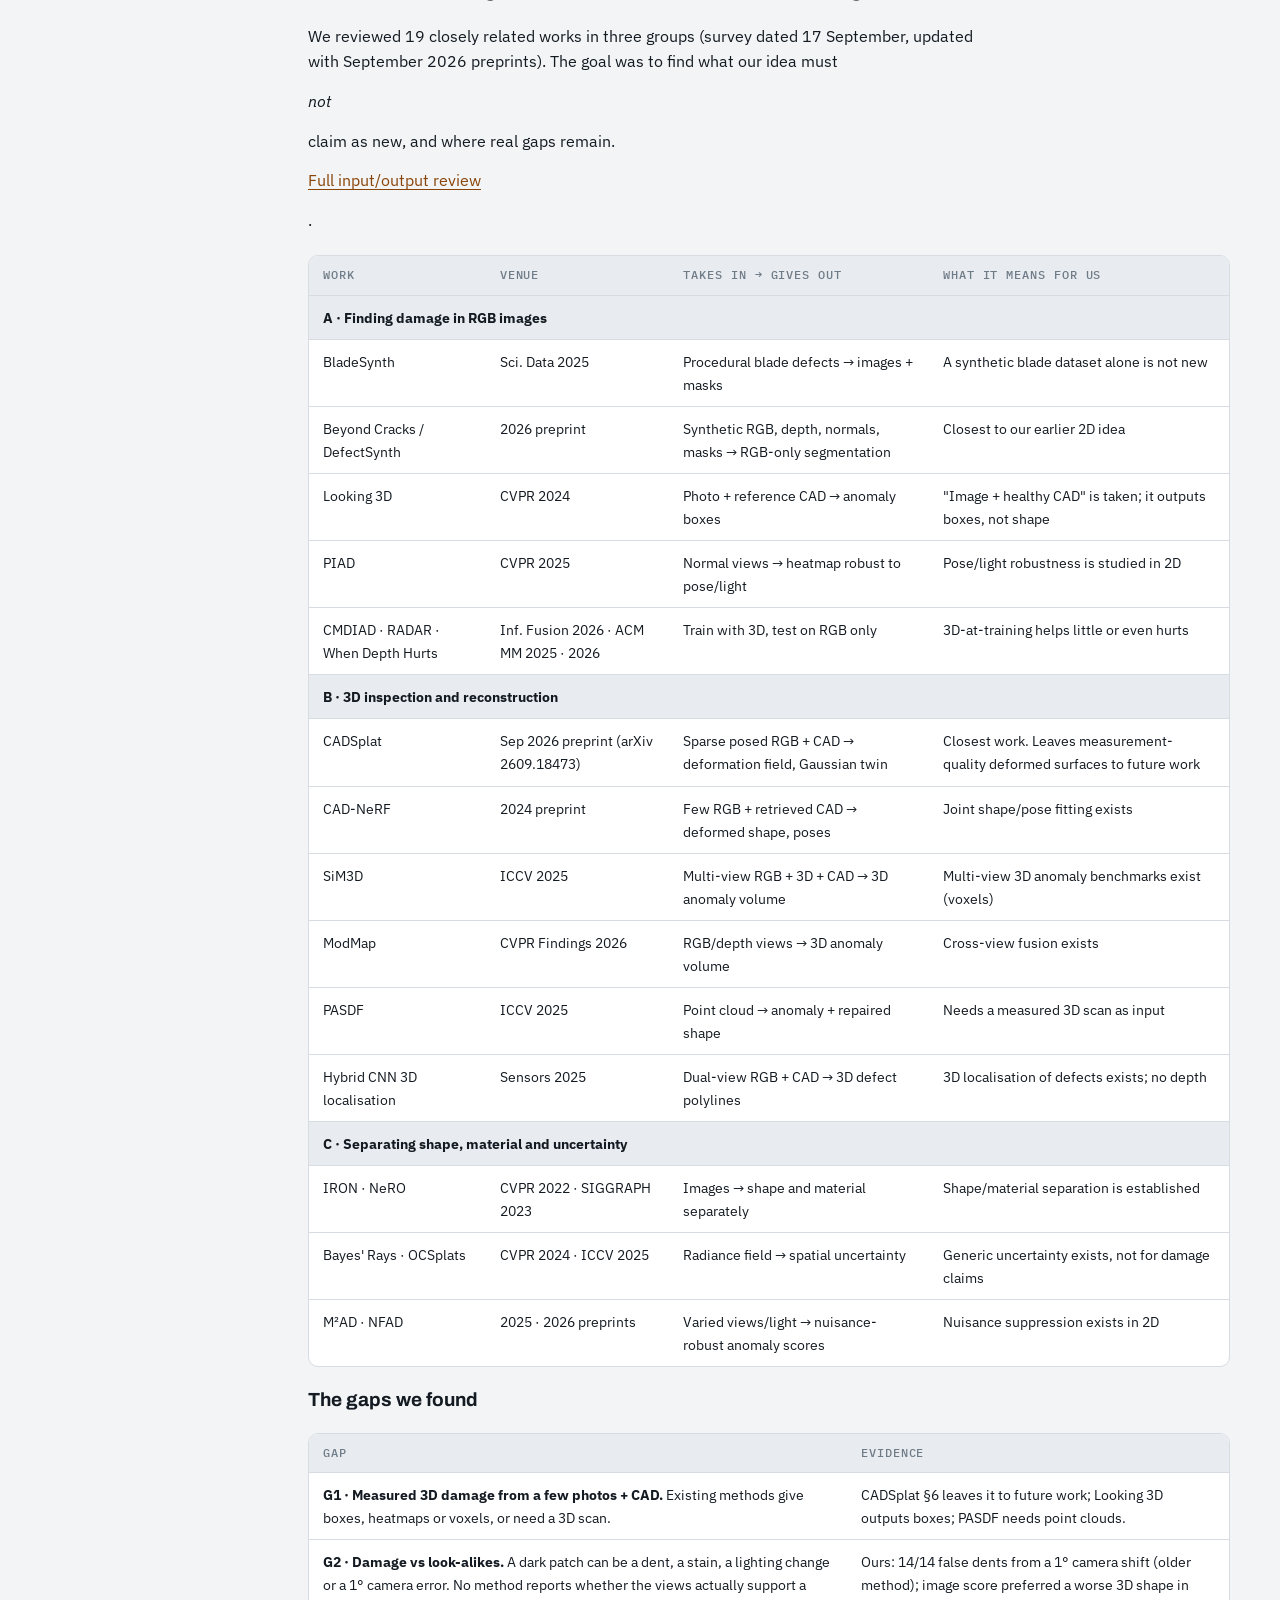
==== commit 739101f1: "Auto-update results (final) Co-Authored-By: Claude Opus 5.5 <noreply@anthropic.com>" ====
--- a/index.html
+++ b/index.html
@@ -58,7 +58,7 @@
       <span class="eyebrow">Latest updates · 7 October 2026, afternoon</span>
       <h2 id="h-latest">Latest results, in pictures</h2>
       <p><b>Final sealed-test numbers and every method side by side: <a href="results.html">live results page</a></b> (rebuilt automatically as experiments finish).</p>
-      <!--AUTO-STATUS-START--><div class="note"><strong>Automatic status · 10 Oct 2026, 05:46 UTC</strong><p>11 of 13 phases done. Sealed test: separation 0.82, 54% of visible dents found, 10% false alarms. <a href="results.html">Full results and charts →</a></p></div><!--AUTO-STATUS-END-->
+      <!--AUTO-STATUS-START--><div class="note"><strong>Automatic status · 10 Oct 2026, 07:47 UTC</strong><p>12 of 13 phases done. Sealed test: separation 0.82, 54% of visible dents found, 10% false alarms. <a href="results.html">Full results and charts →</a></p></div><!--AUTO-STATUS-END-->
       <div class="stats">
         <div class="stat"><span class="big">213 / 240</span><span class="lbl">sealed-test cases done (27 never-seen blades); numbers below are preliminary</span></div>
         <div class="stat"><span class="big">0.81</span><span class="lbl">separation of visible dents from healthy/stained blades (was 0.89 at 80 cases)</span></div>
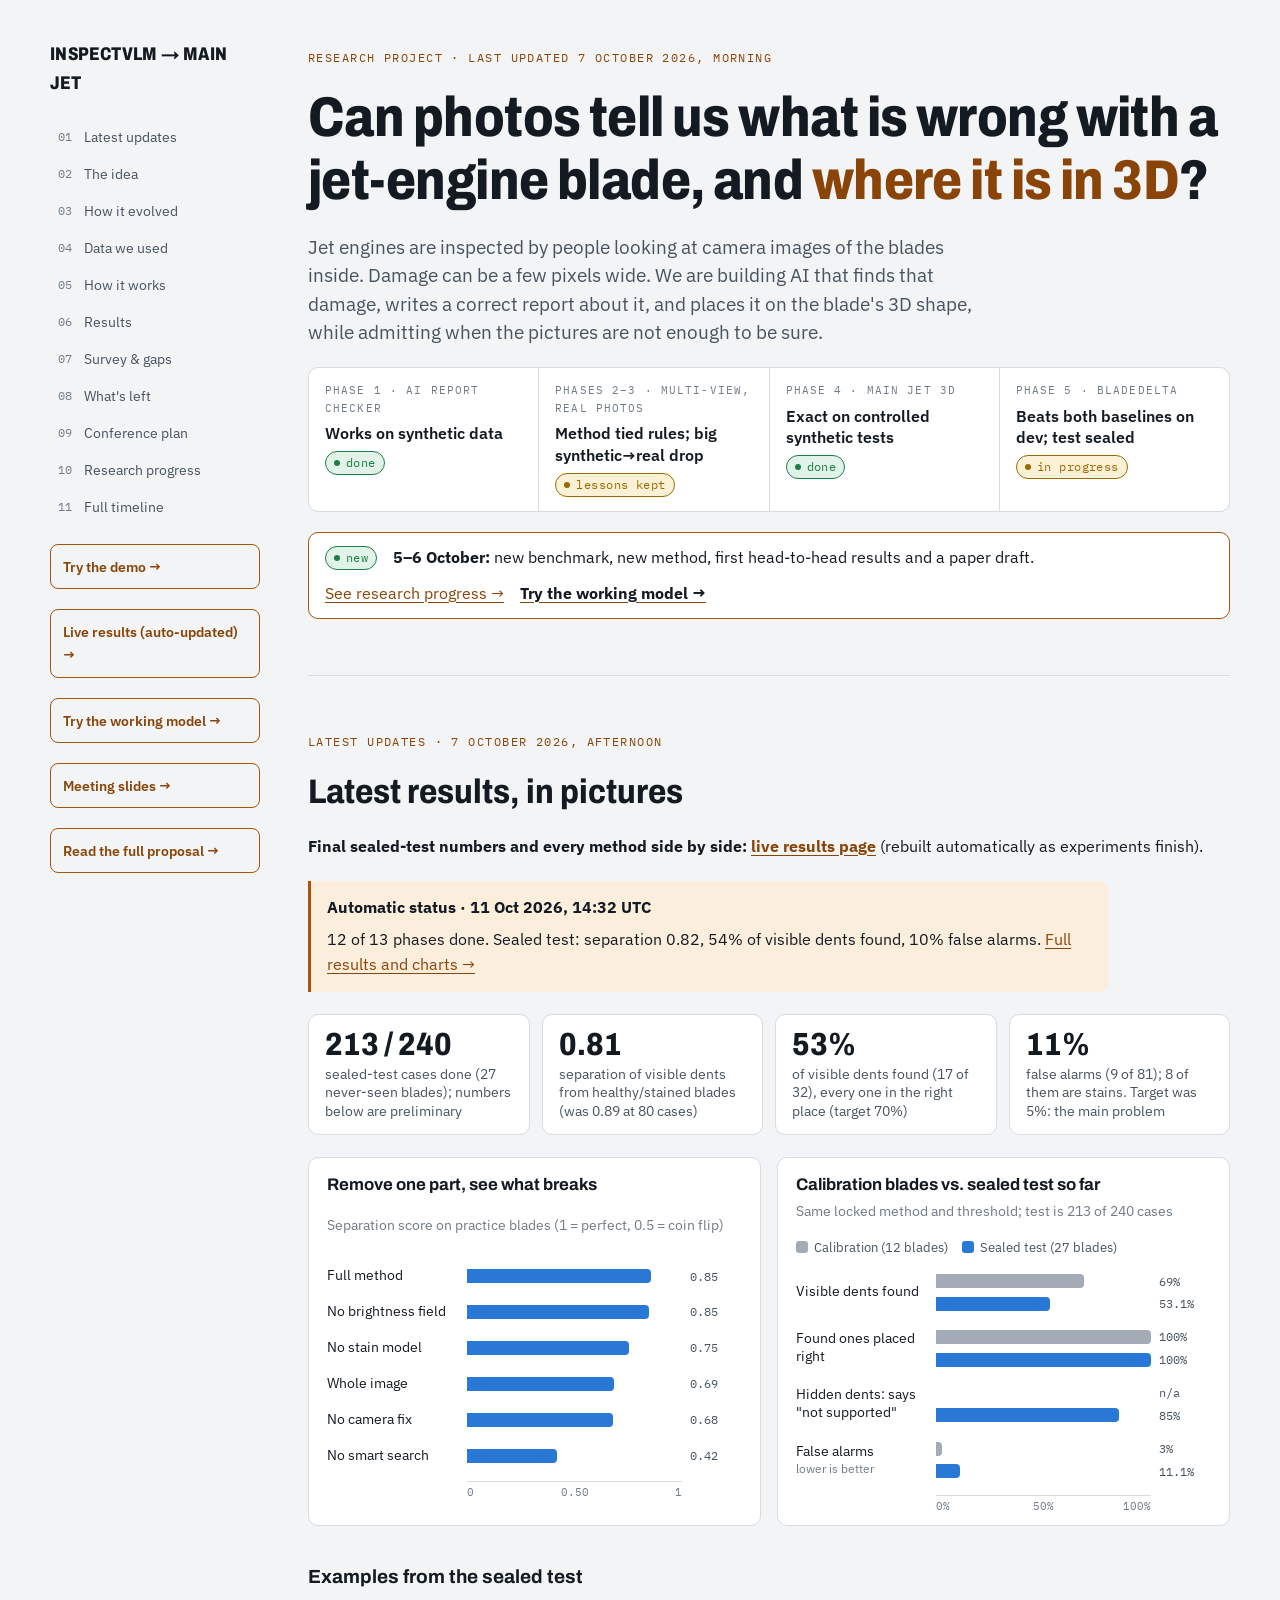
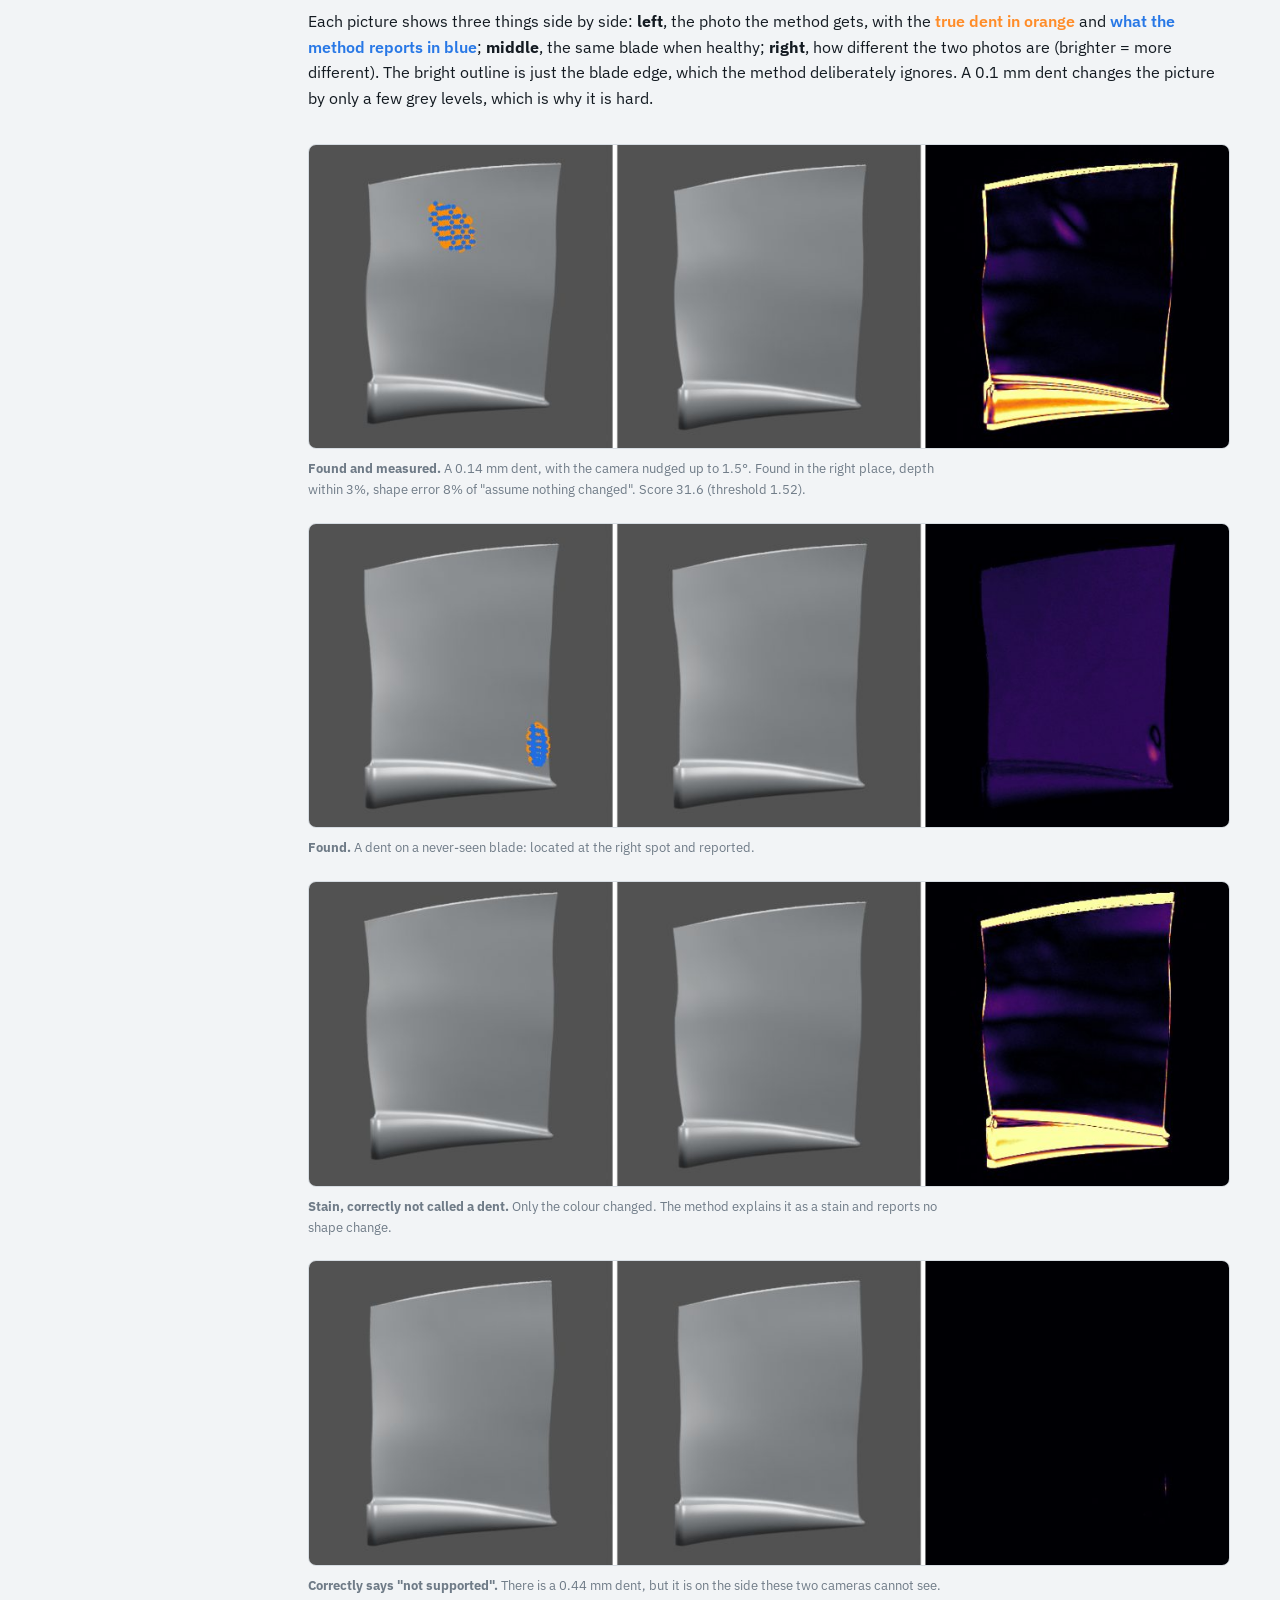
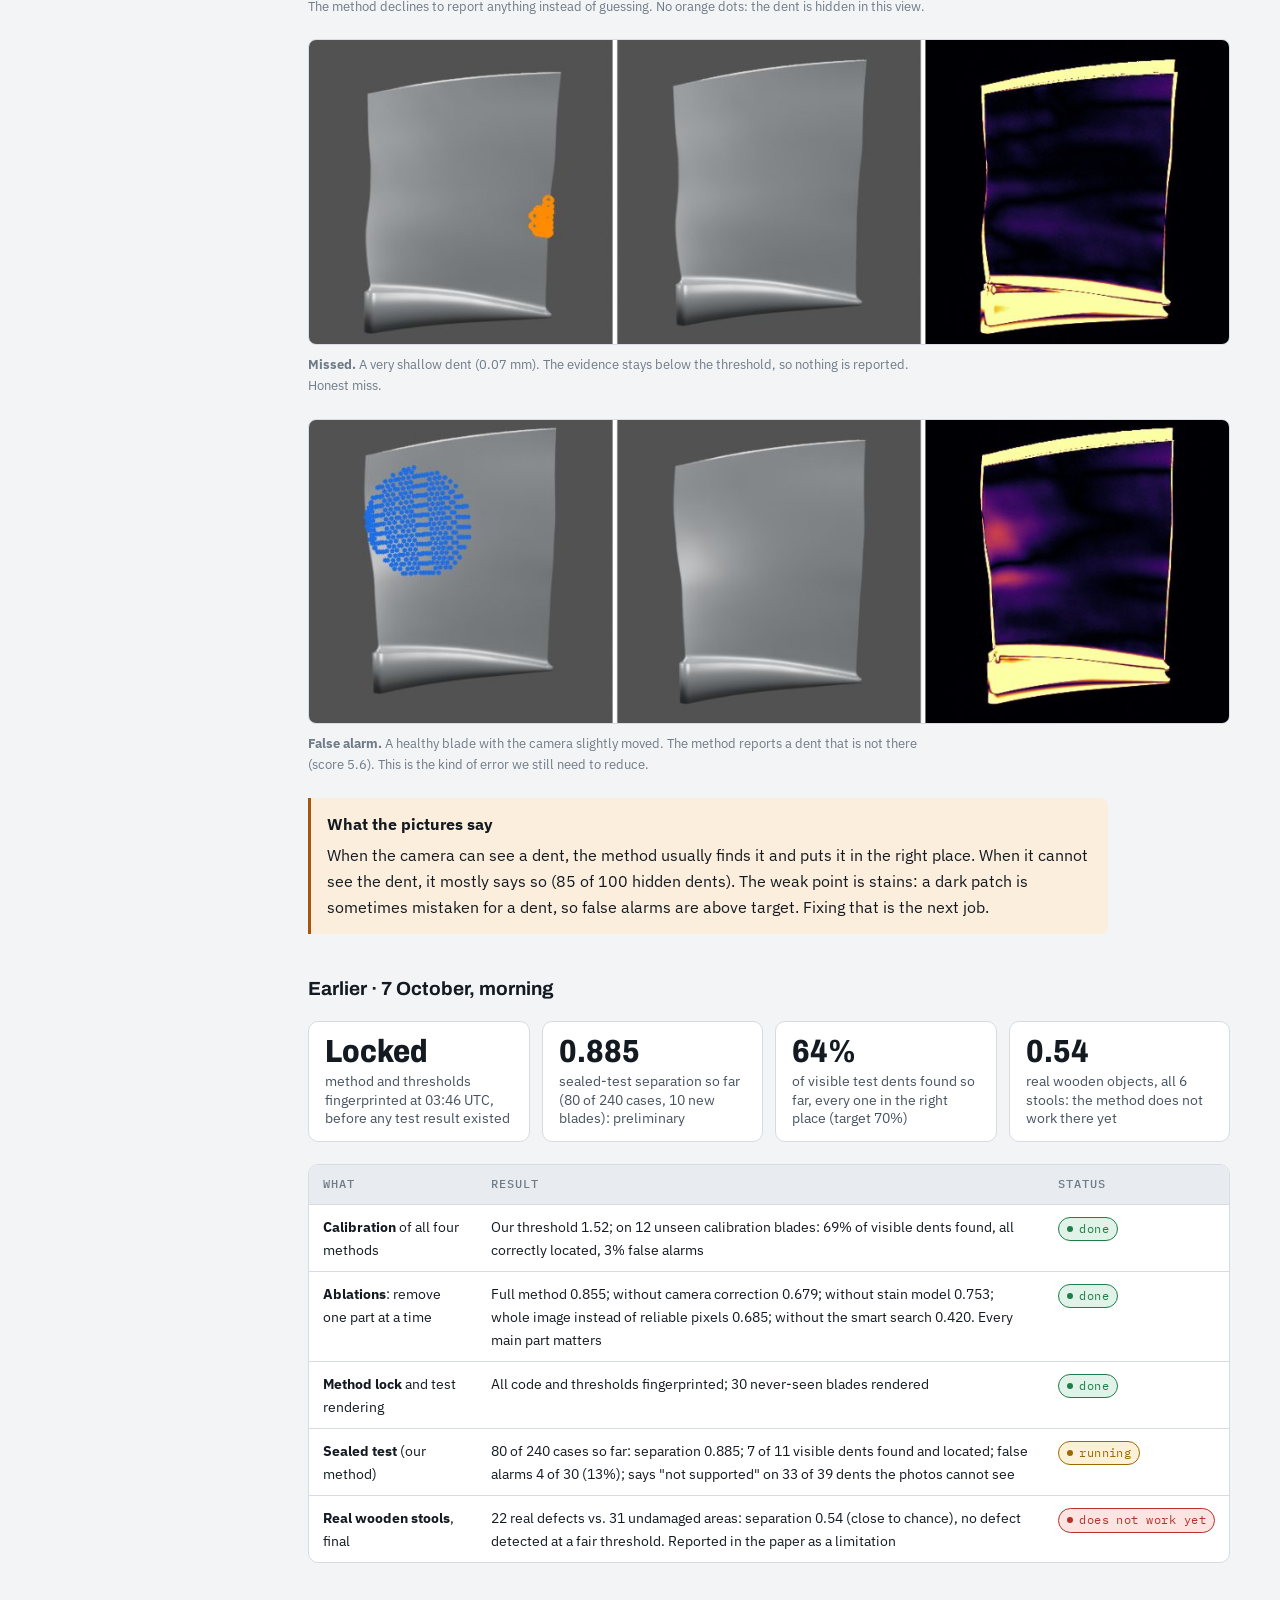
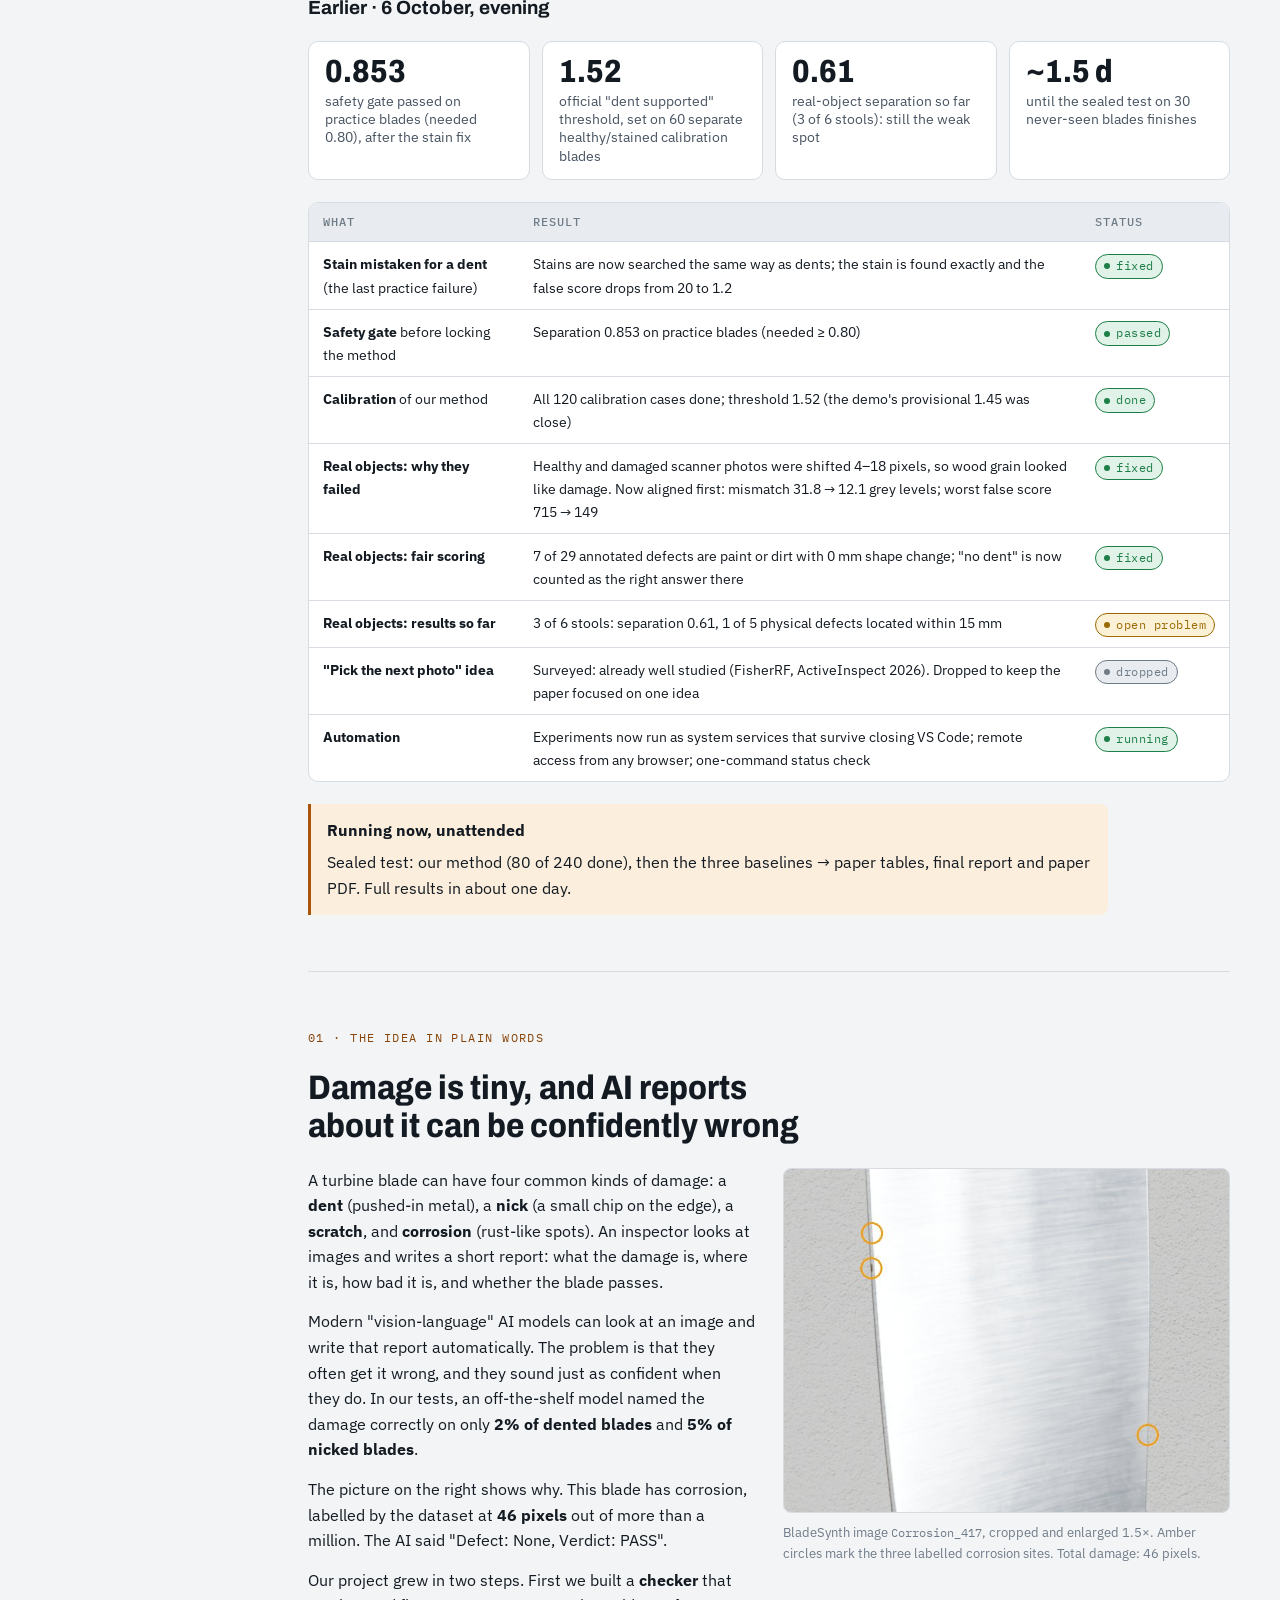
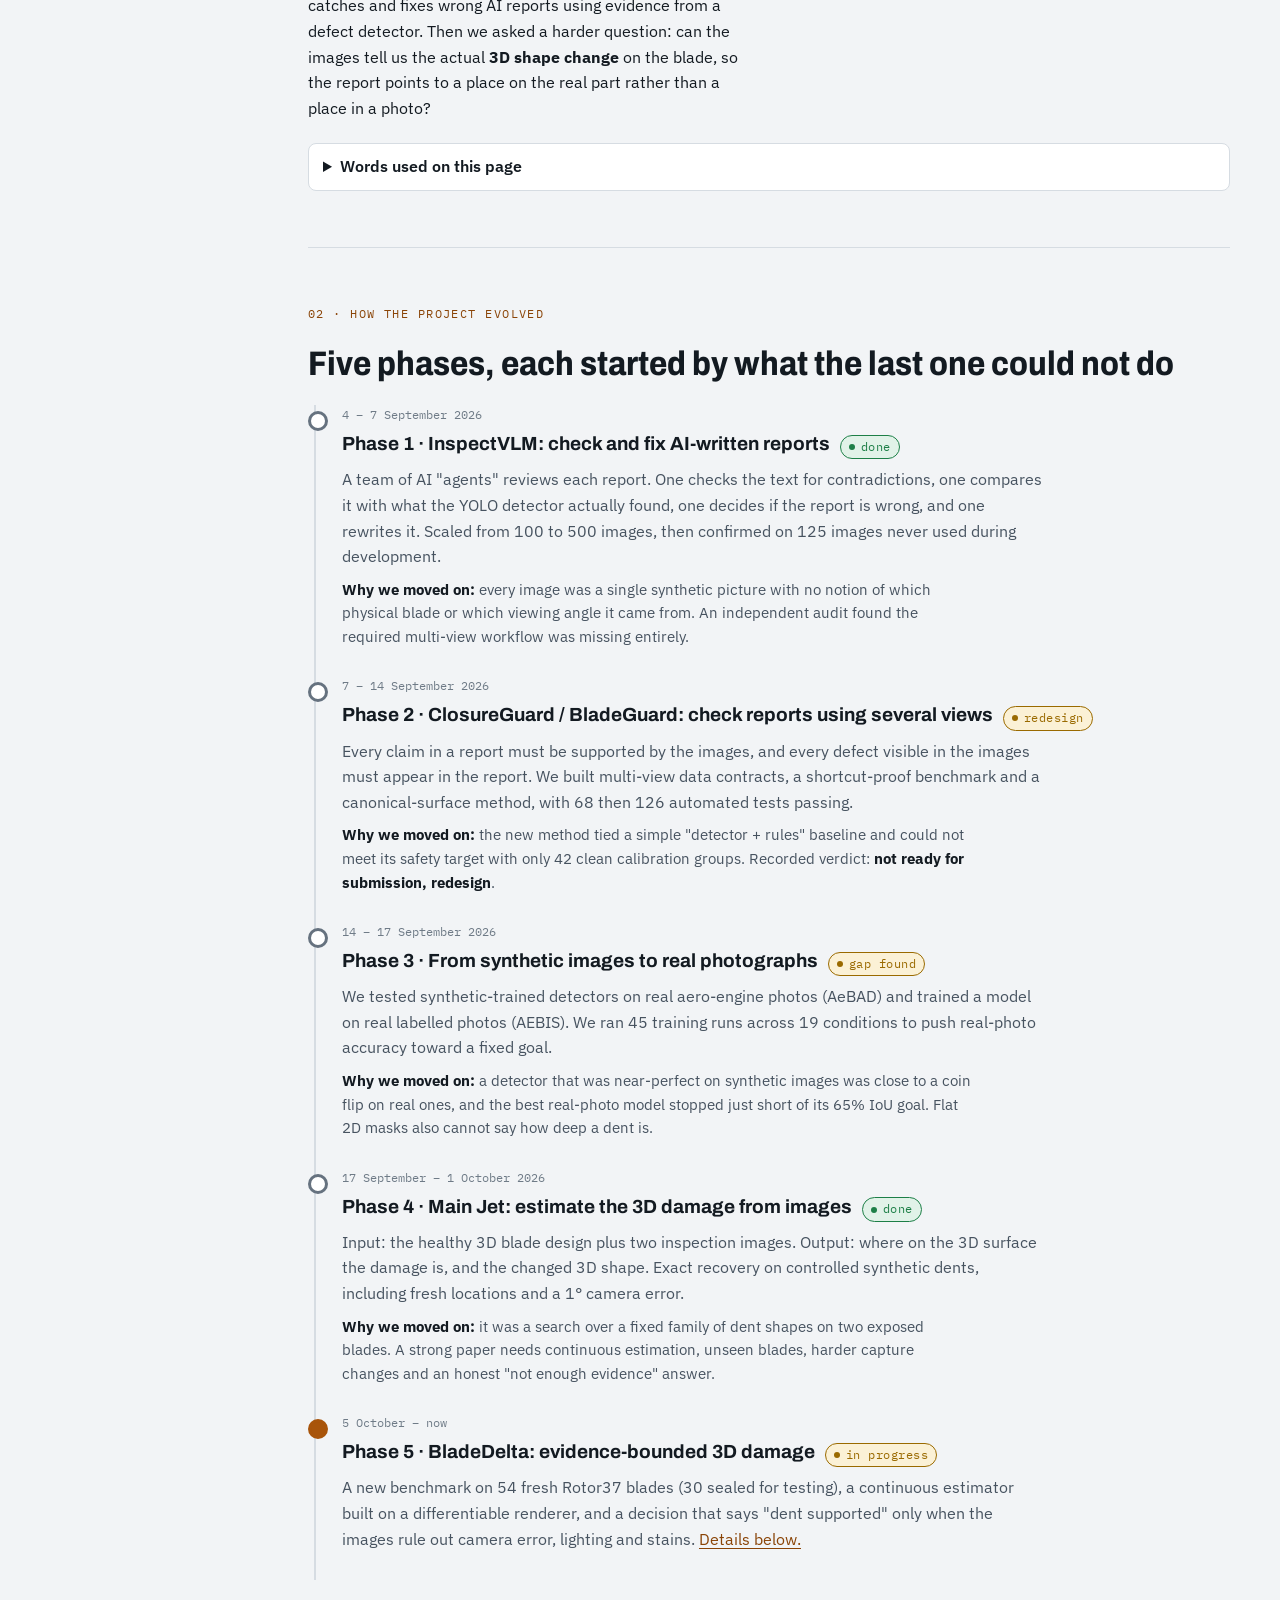
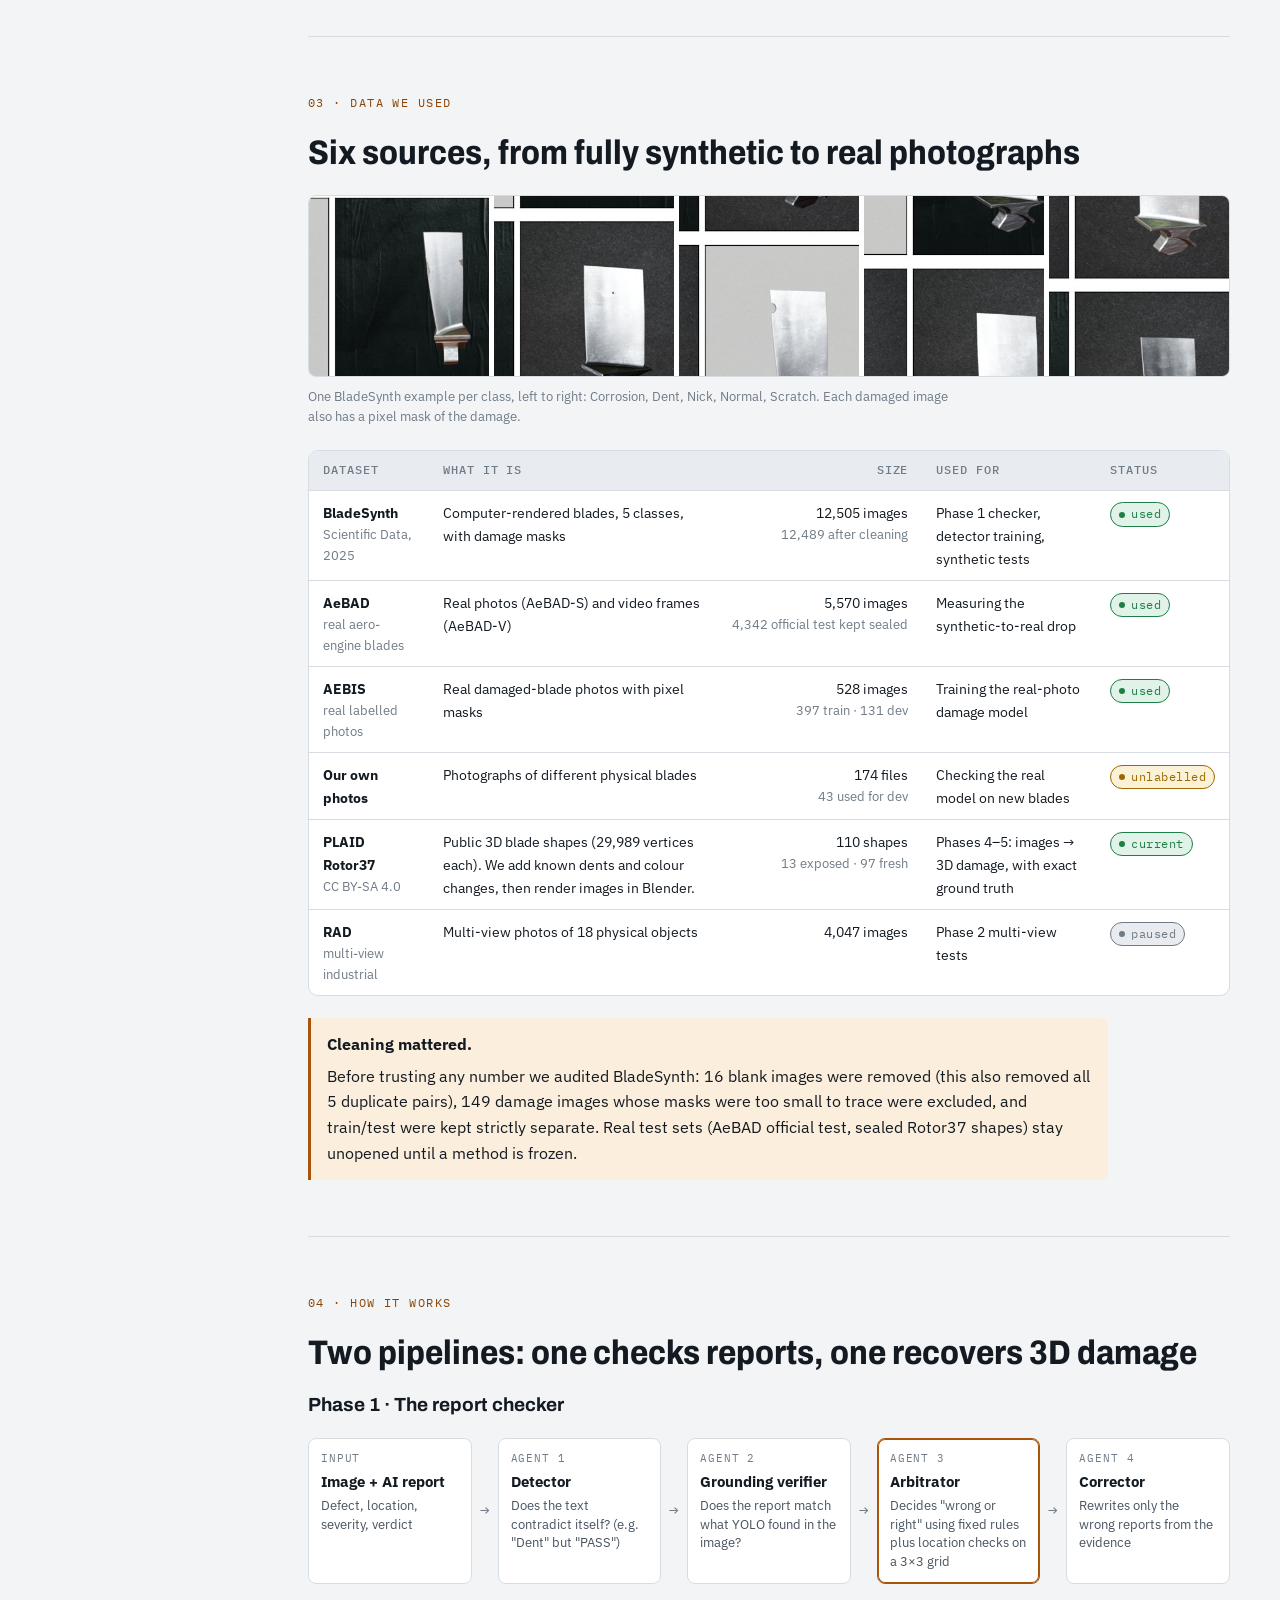
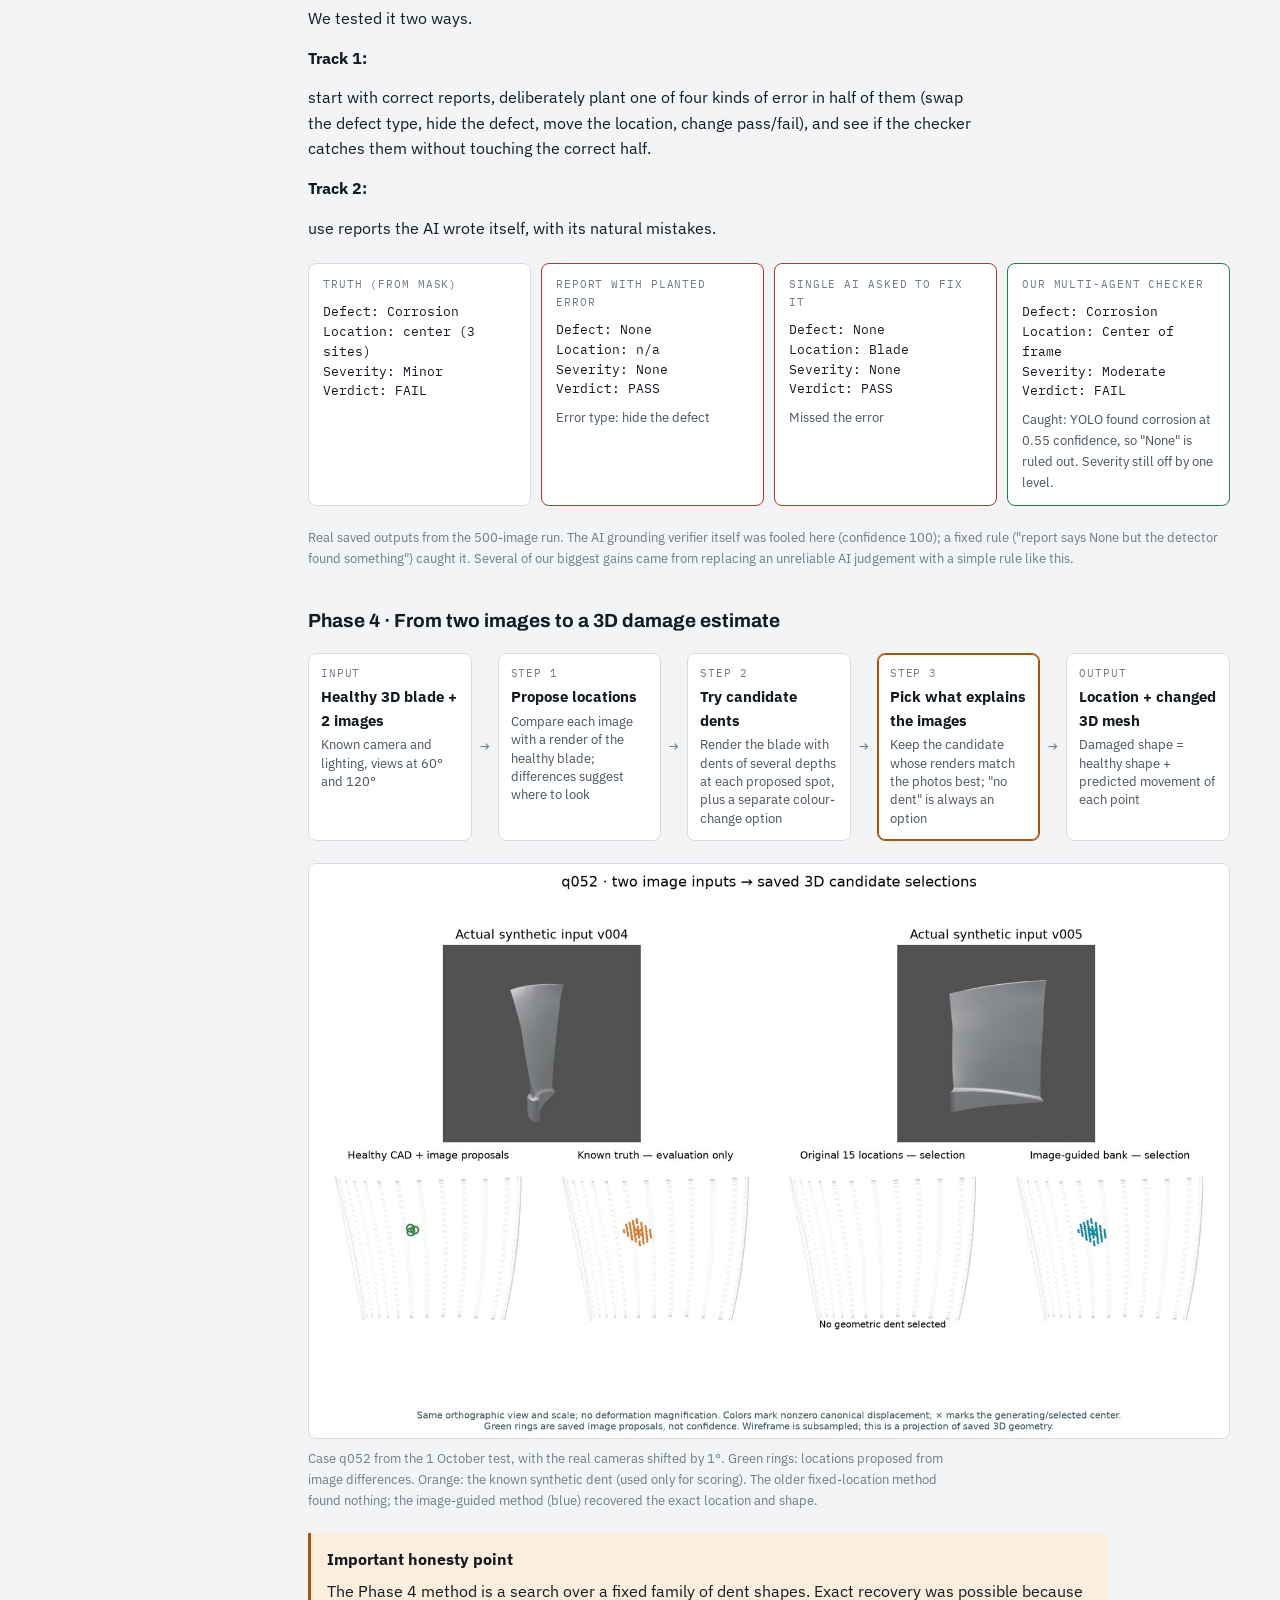
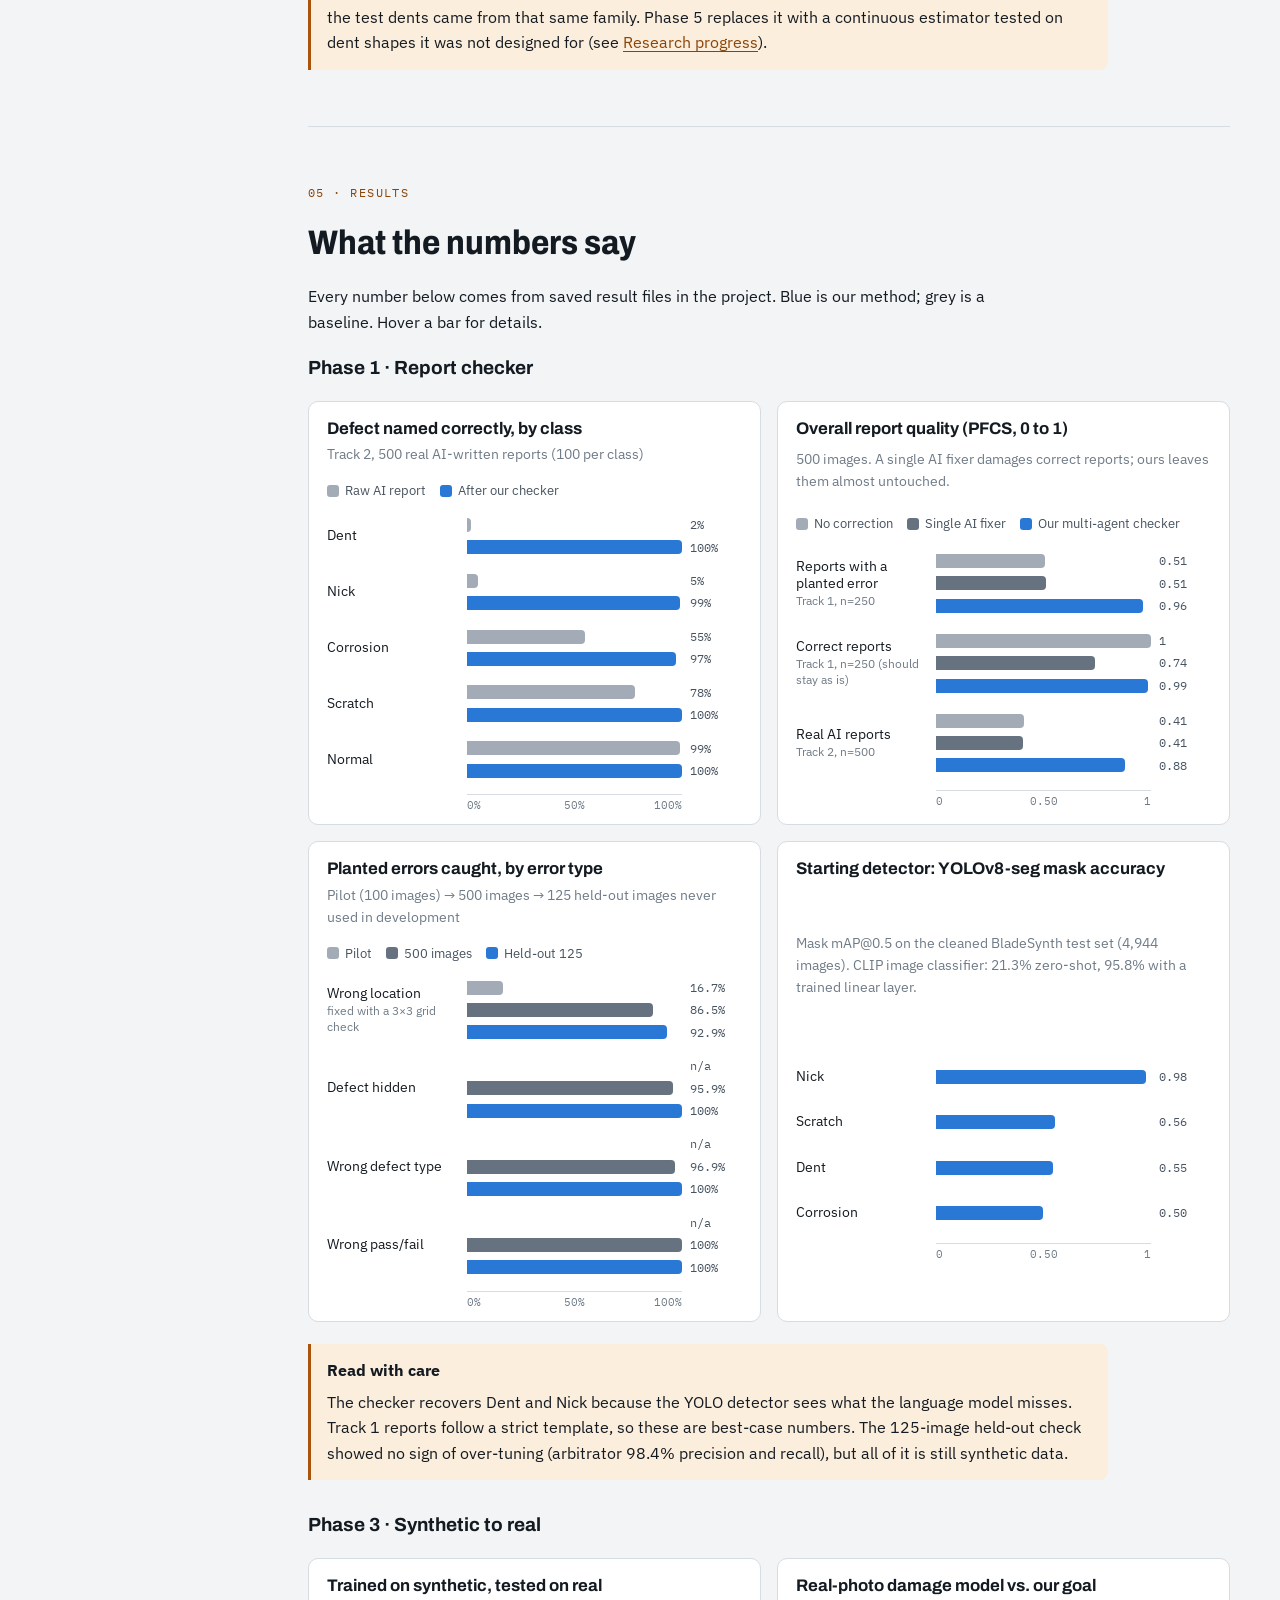
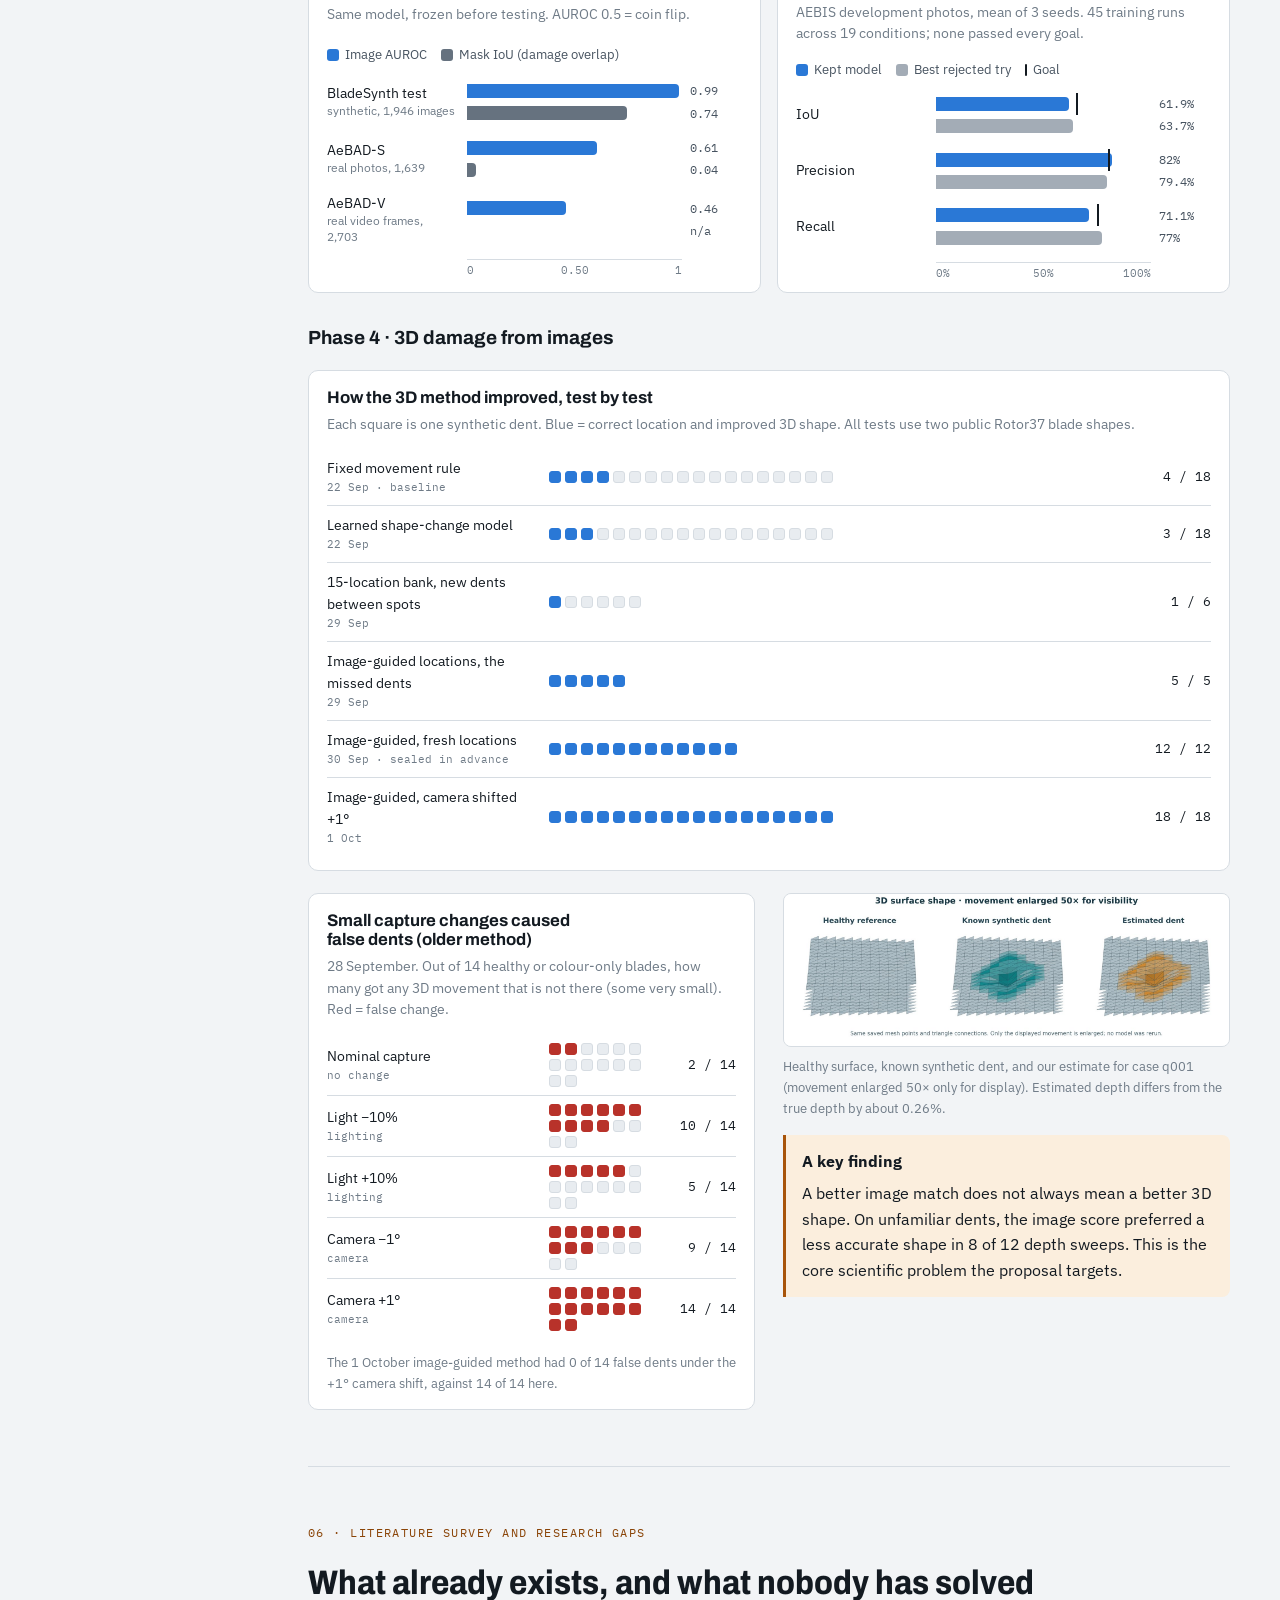
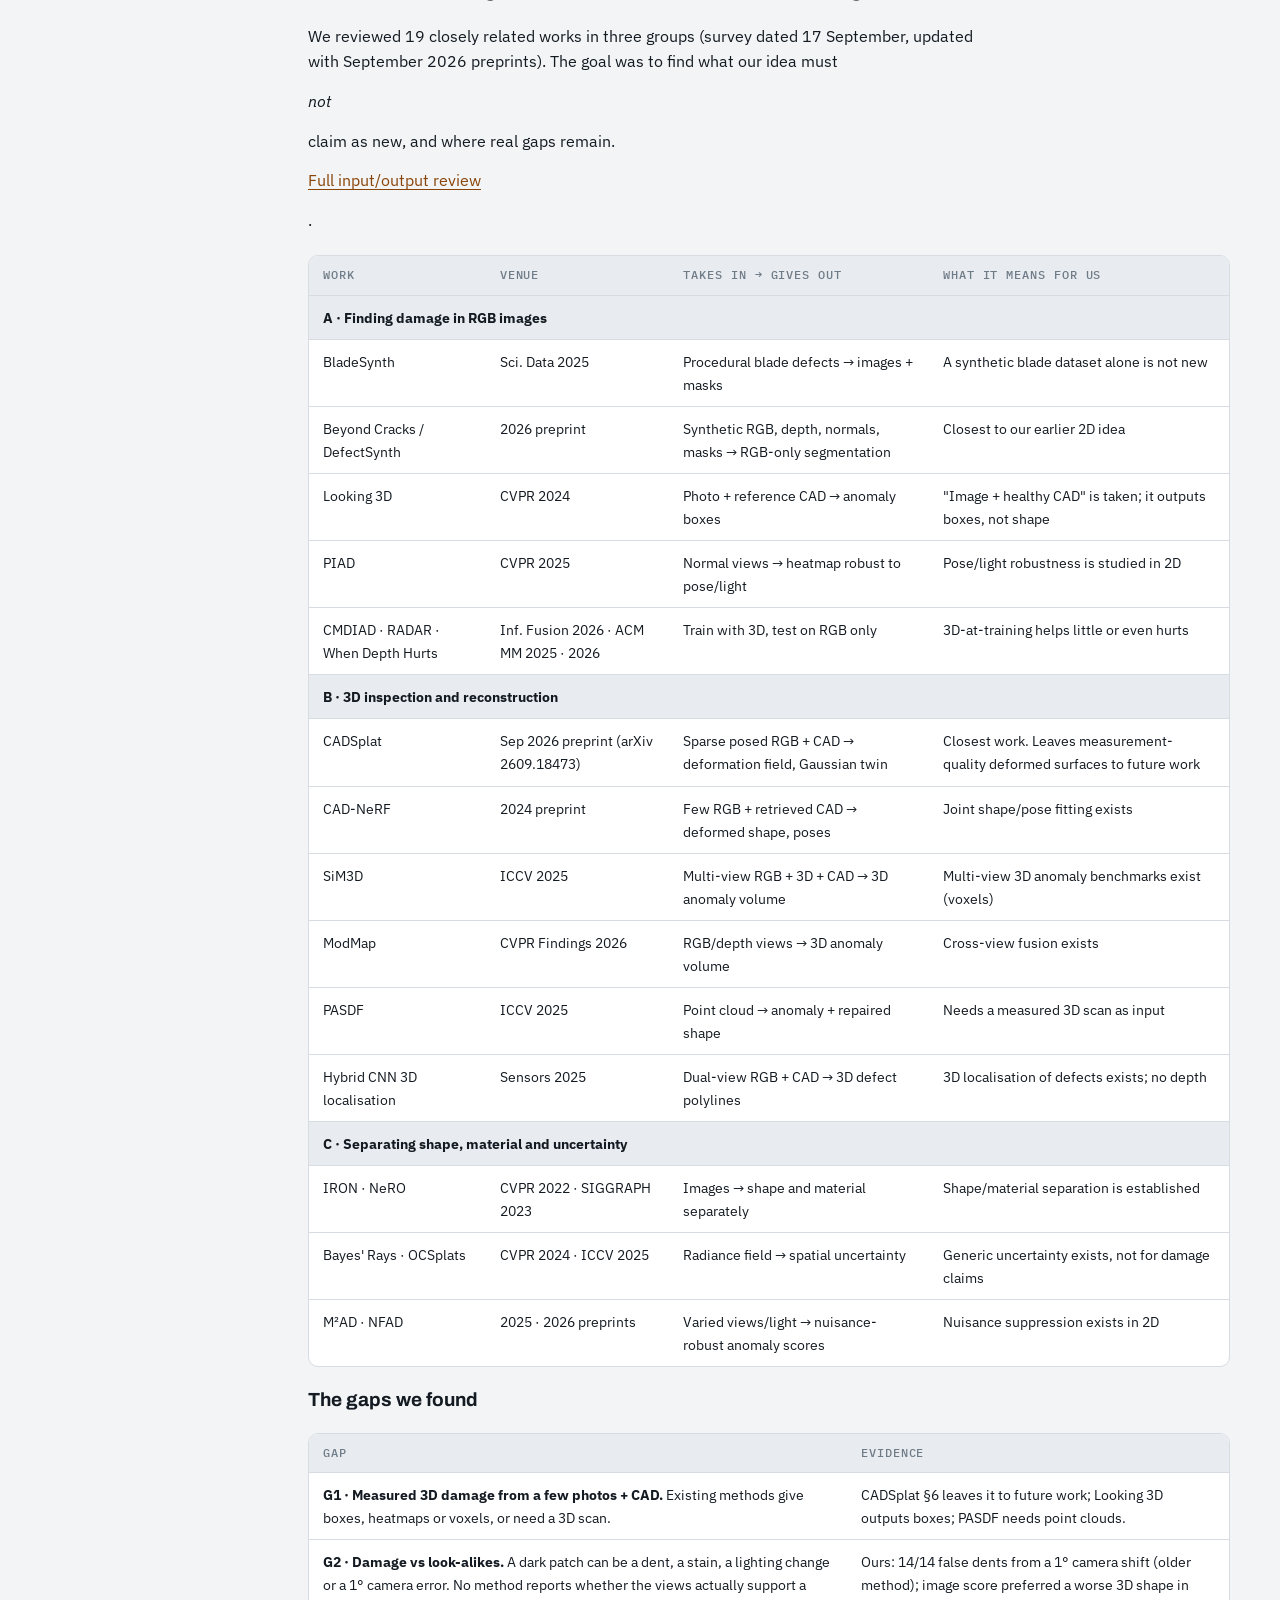
==== commit 91183f5c: "Interactive demo page (Try it), before/after slider, depth map Co-Authored-By: Claude Opus 5.5 <nore" ====
--- a/index.html
+++ b/index.html
@@ -27,6 +27,7 @@
       <li><a href="#progress">Research progress</a></li>
       <li><a href="#timeline">Full timeline</a></li>
     </ol>
+    <a class="rail-cta" href="try.html">Try the demo →</a>
     <a class="rail-cta" href="results.html">Live results (auto-updated) →</a>
     <a class="rail-cta" href="demo.html">Try the working model →</a>
     <a class="rail-cta" href="slides.html">Meeting slides →</a>
@@ -58,7 +59,7 @@
       <span class="eyebrow">Latest updates · 7 October 2026, afternoon</span>
       <h2 id="h-latest">Latest results, in pictures</h2>
       <p><b>Final sealed-test numbers and every method side by side: <a href="results.html">live results page</a></b> (rebuilt automatically as experiments finish).</p>
-      <!--AUTO-STATUS-START--><div class="note"><strong>Automatic status · 10 Oct 2026, 07:47 UTC</strong><p>12 of 13 phases done. Sealed test: separation 0.82, 54% of visible dents found, 10% false alarms. <a href="results.html">Full results and charts →</a></p></div><!--AUTO-STATUS-END-->
+      <!--AUTO-STATUS-START--><div class="note"><strong>Automatic status · 11 Oct 2026, 14:32 UTC</strong><p>12 of 13 phases done. Sealed test: separation 0.82, 54% of visible dents found, 10% false alarms. <a href="results.html">Full results and charts →</a></p></div><!--AUTO-STATUS-END-->
       <div class="stats">
         <div class="stat"><span class="big">213 / 240</span><span class="lbl">sealed-test cases done (27 never-seen blades); numbers below are preliminary</span></div>
         <div class="stat"><span class="big">0.81</span><span class="lbl">separation of visible dents from healthy/stained blades (was 0.89 at 80 cases)</span></div>
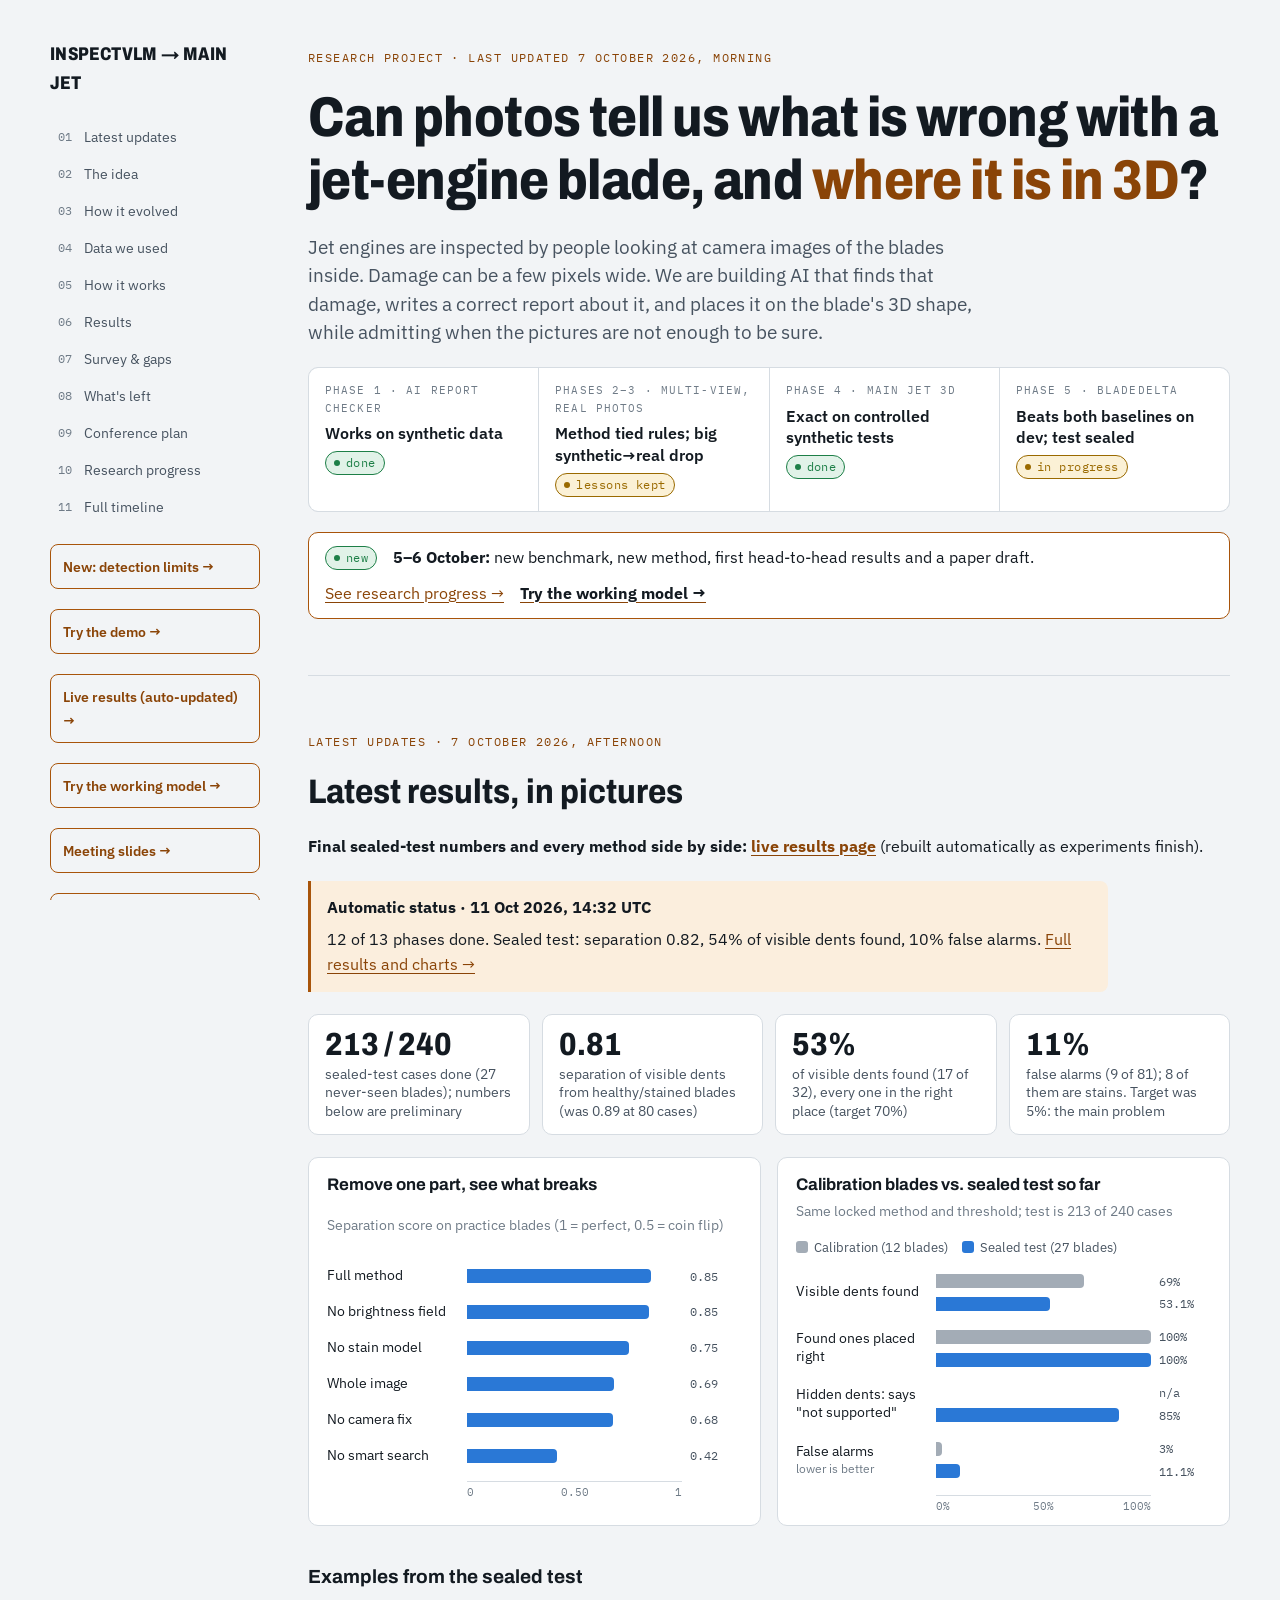
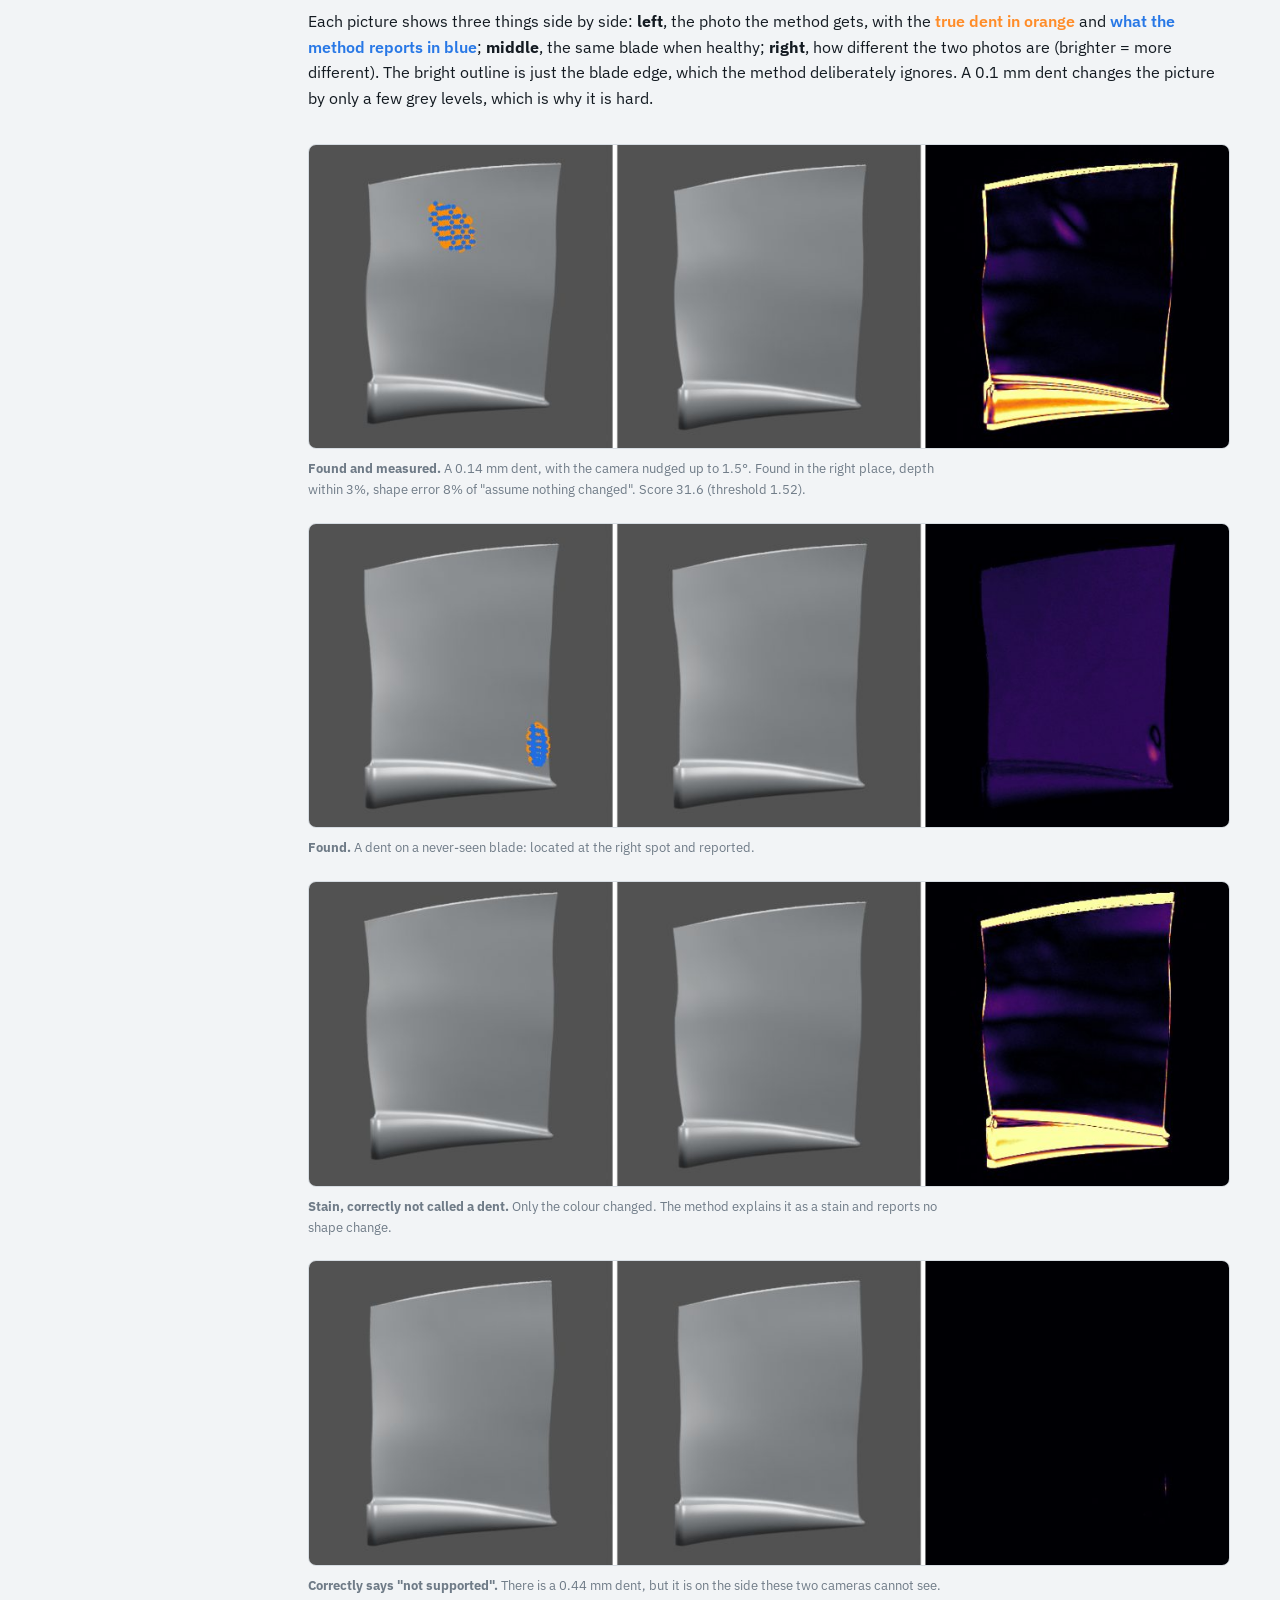
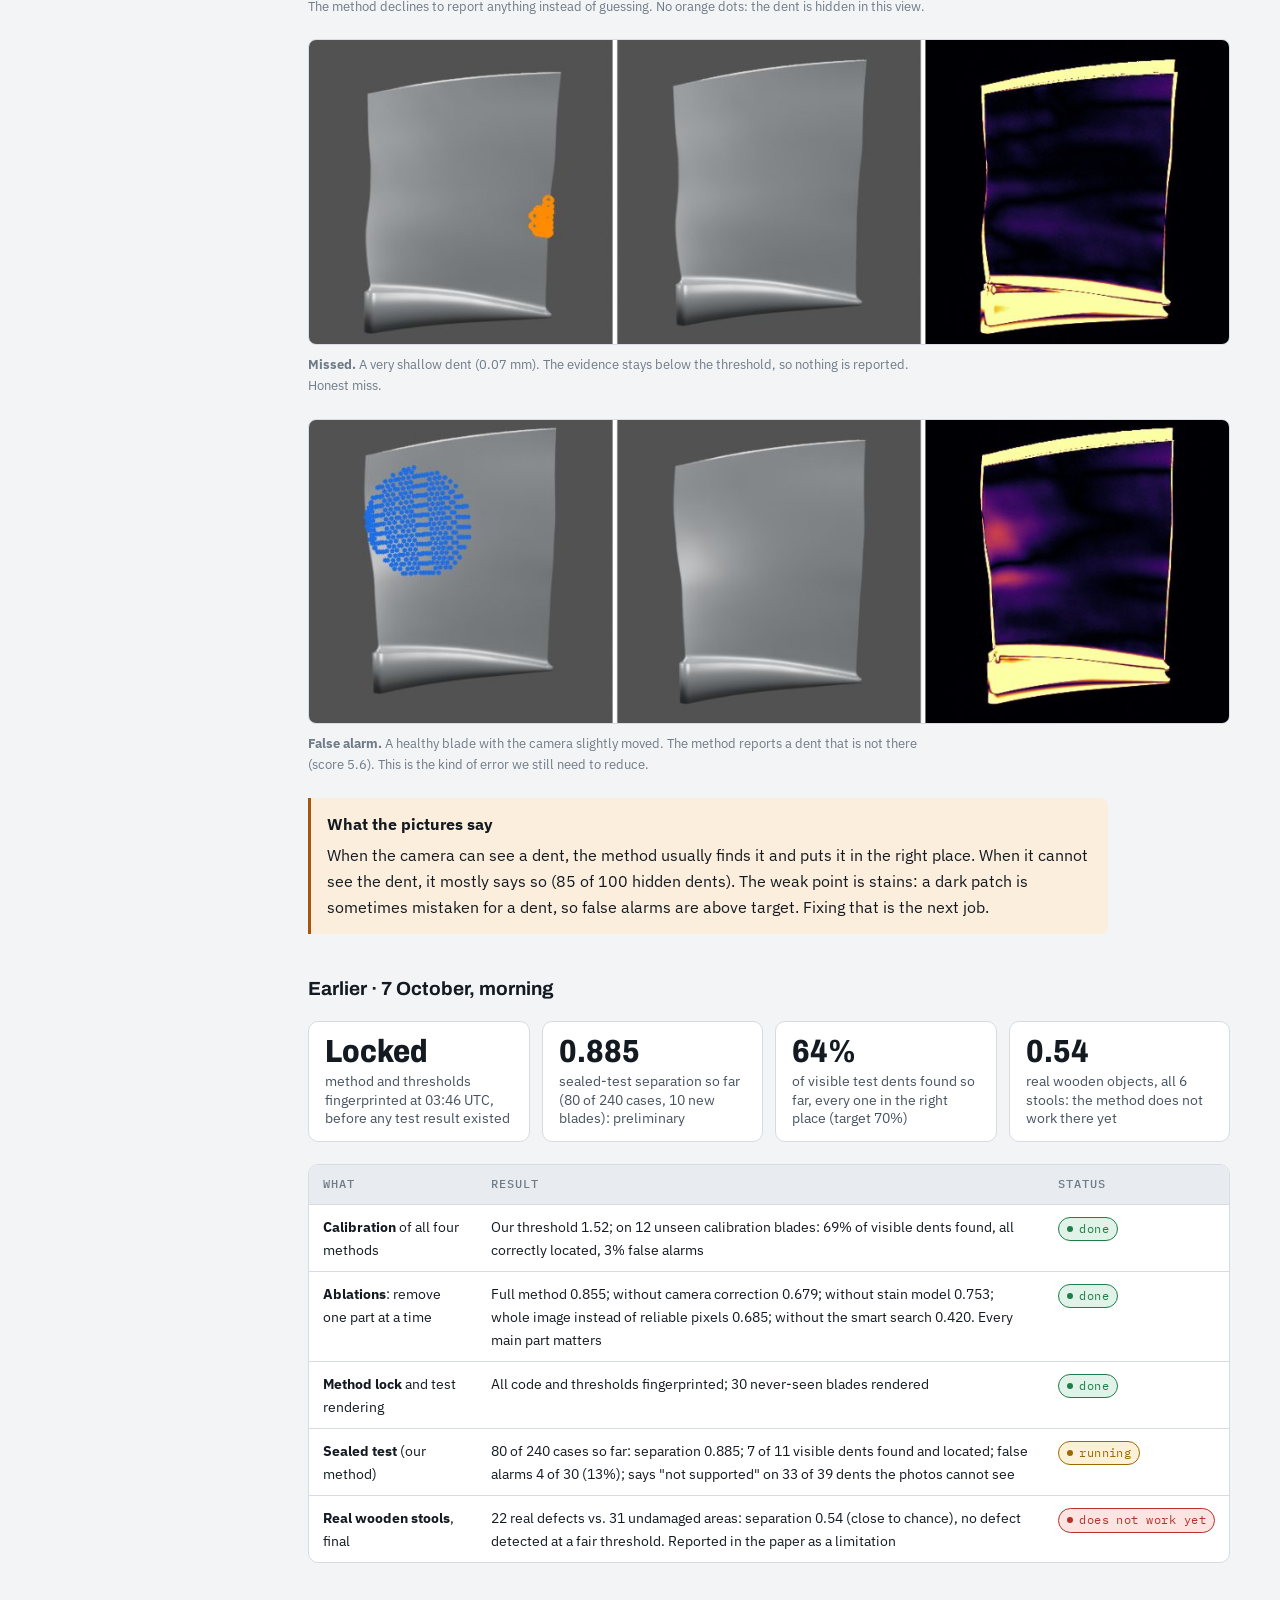
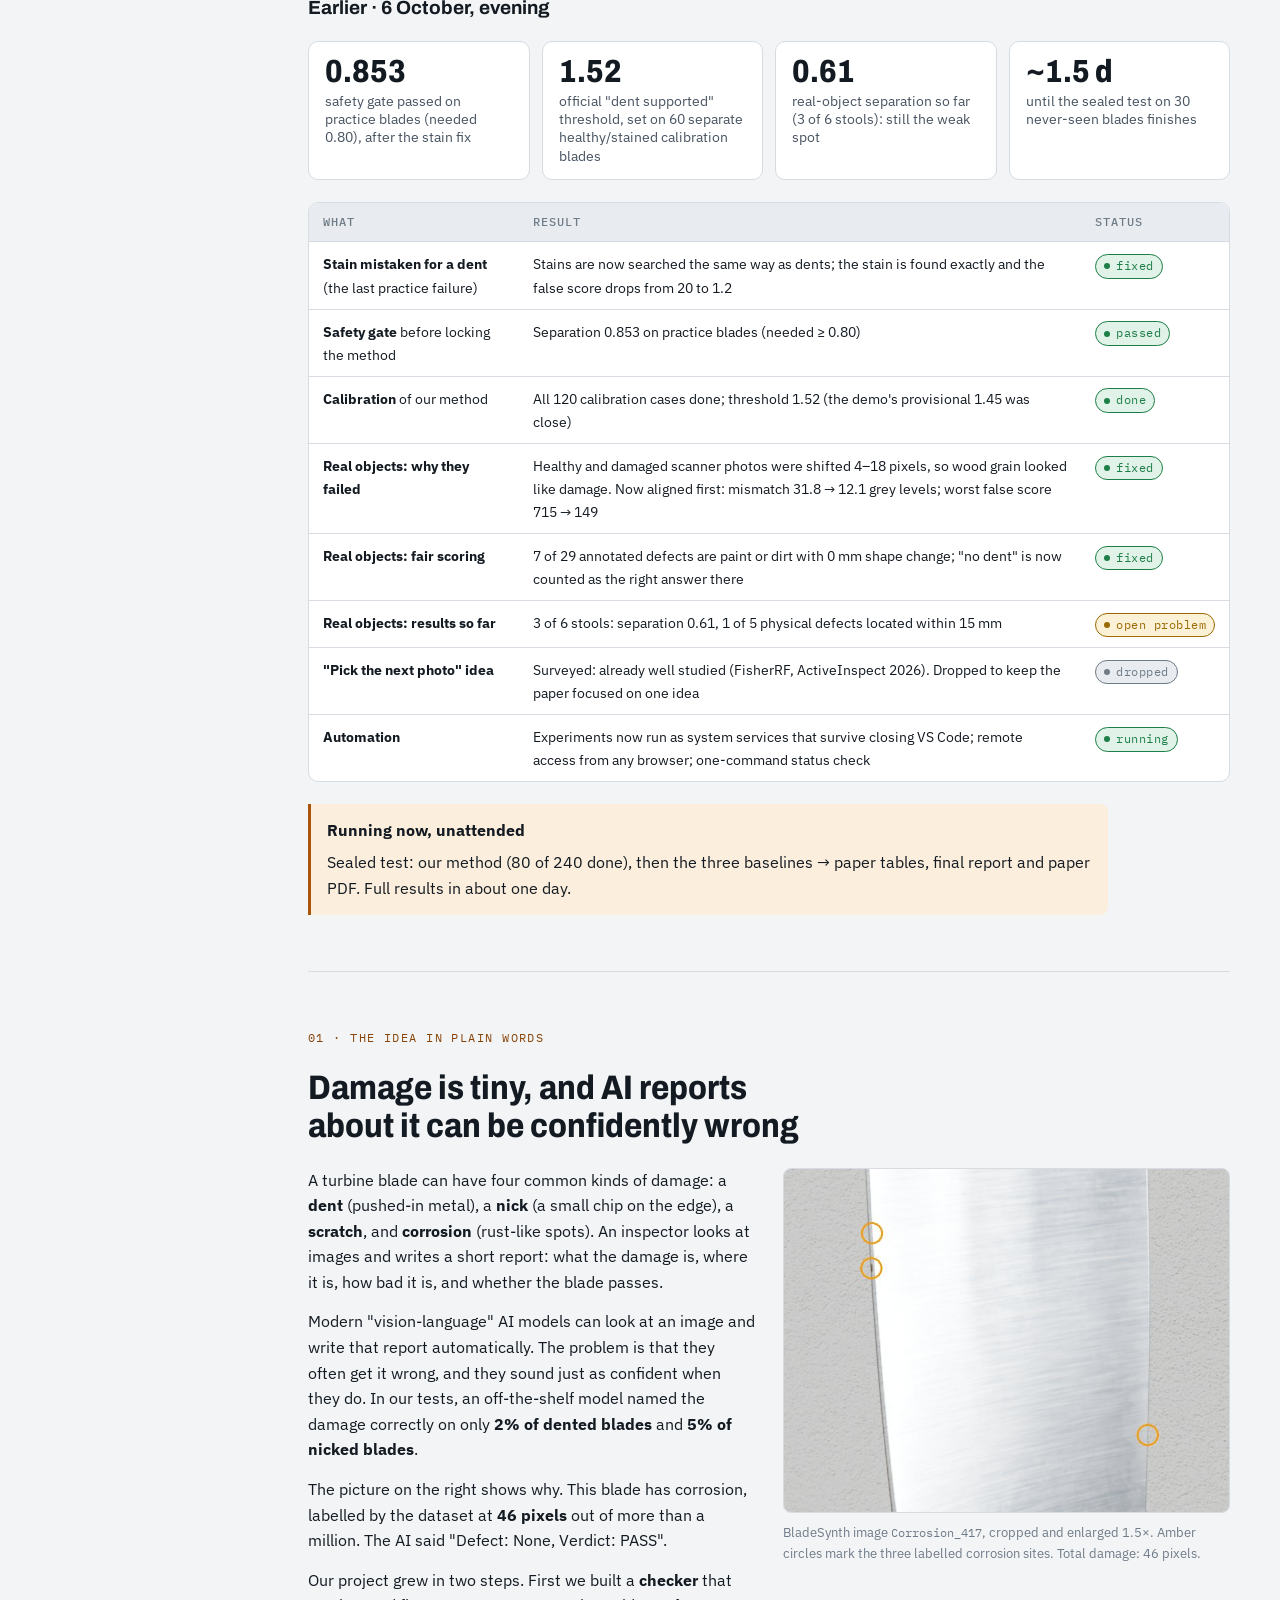
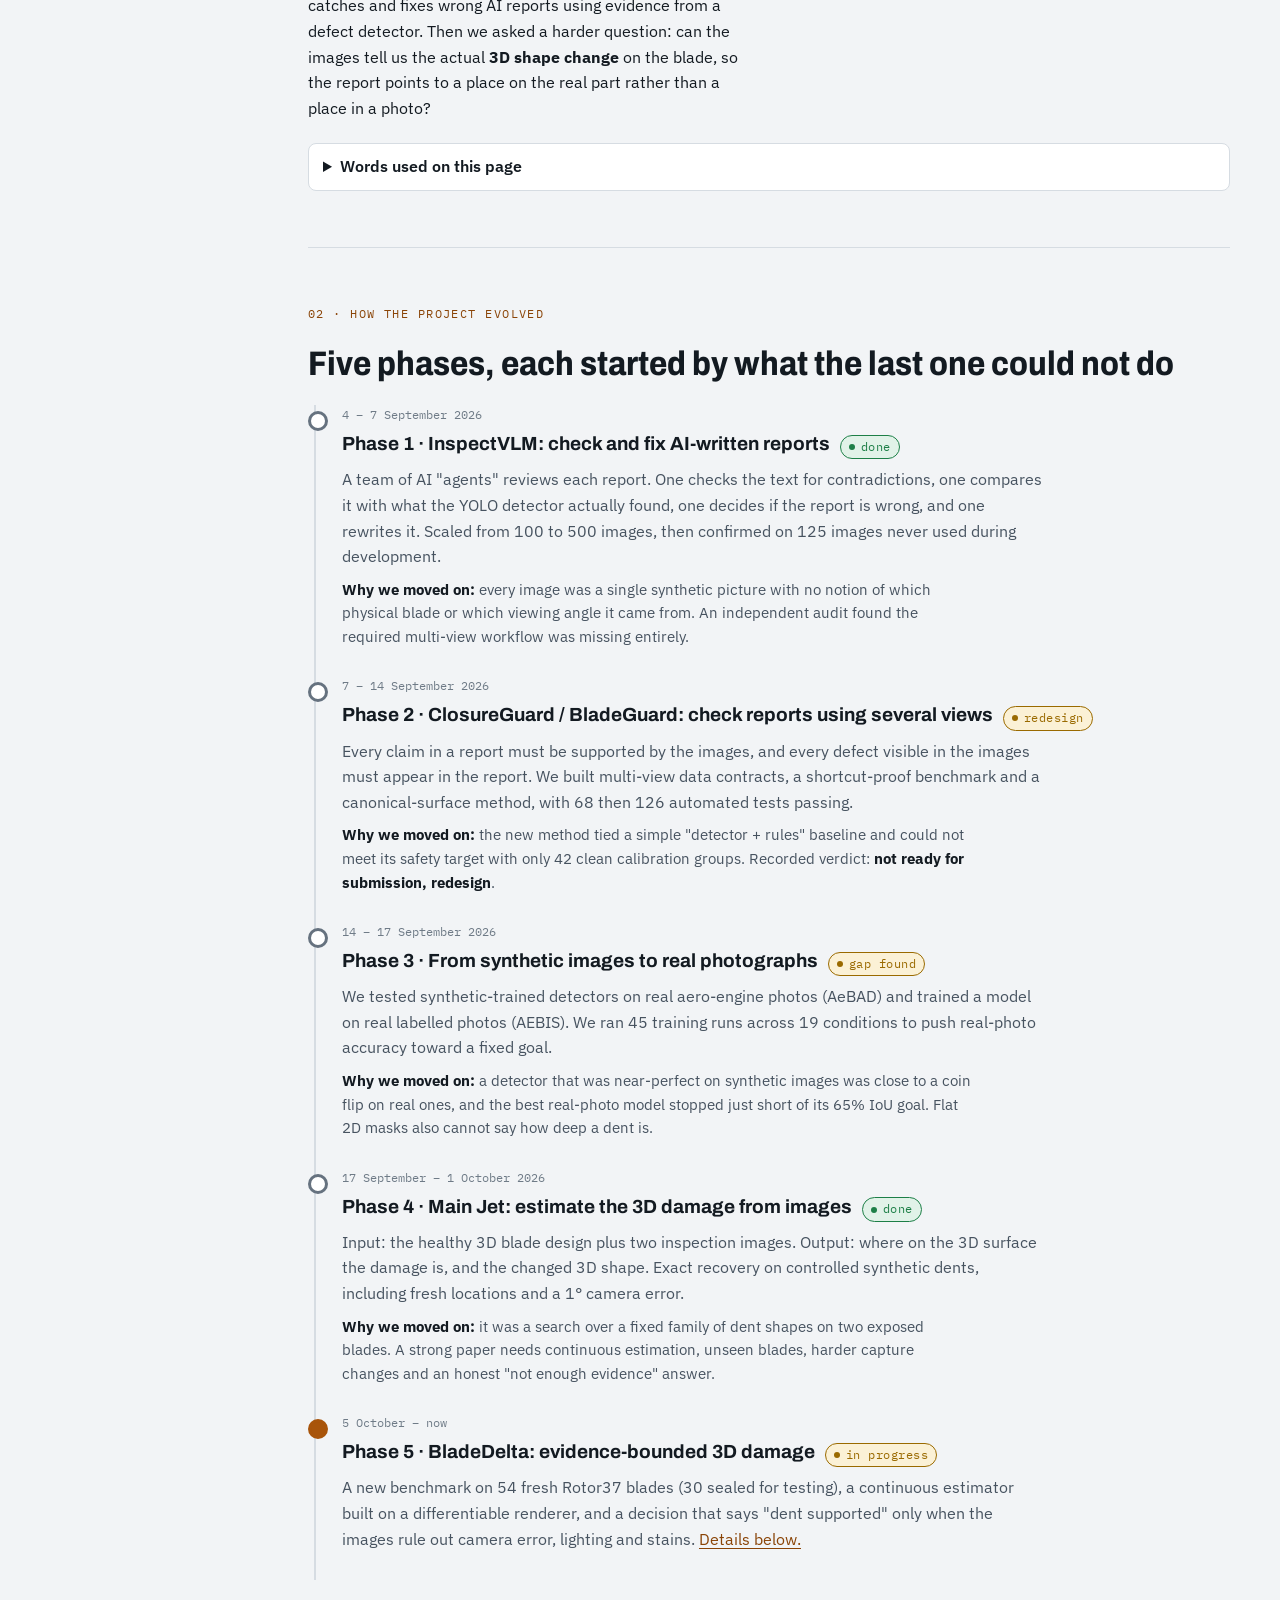
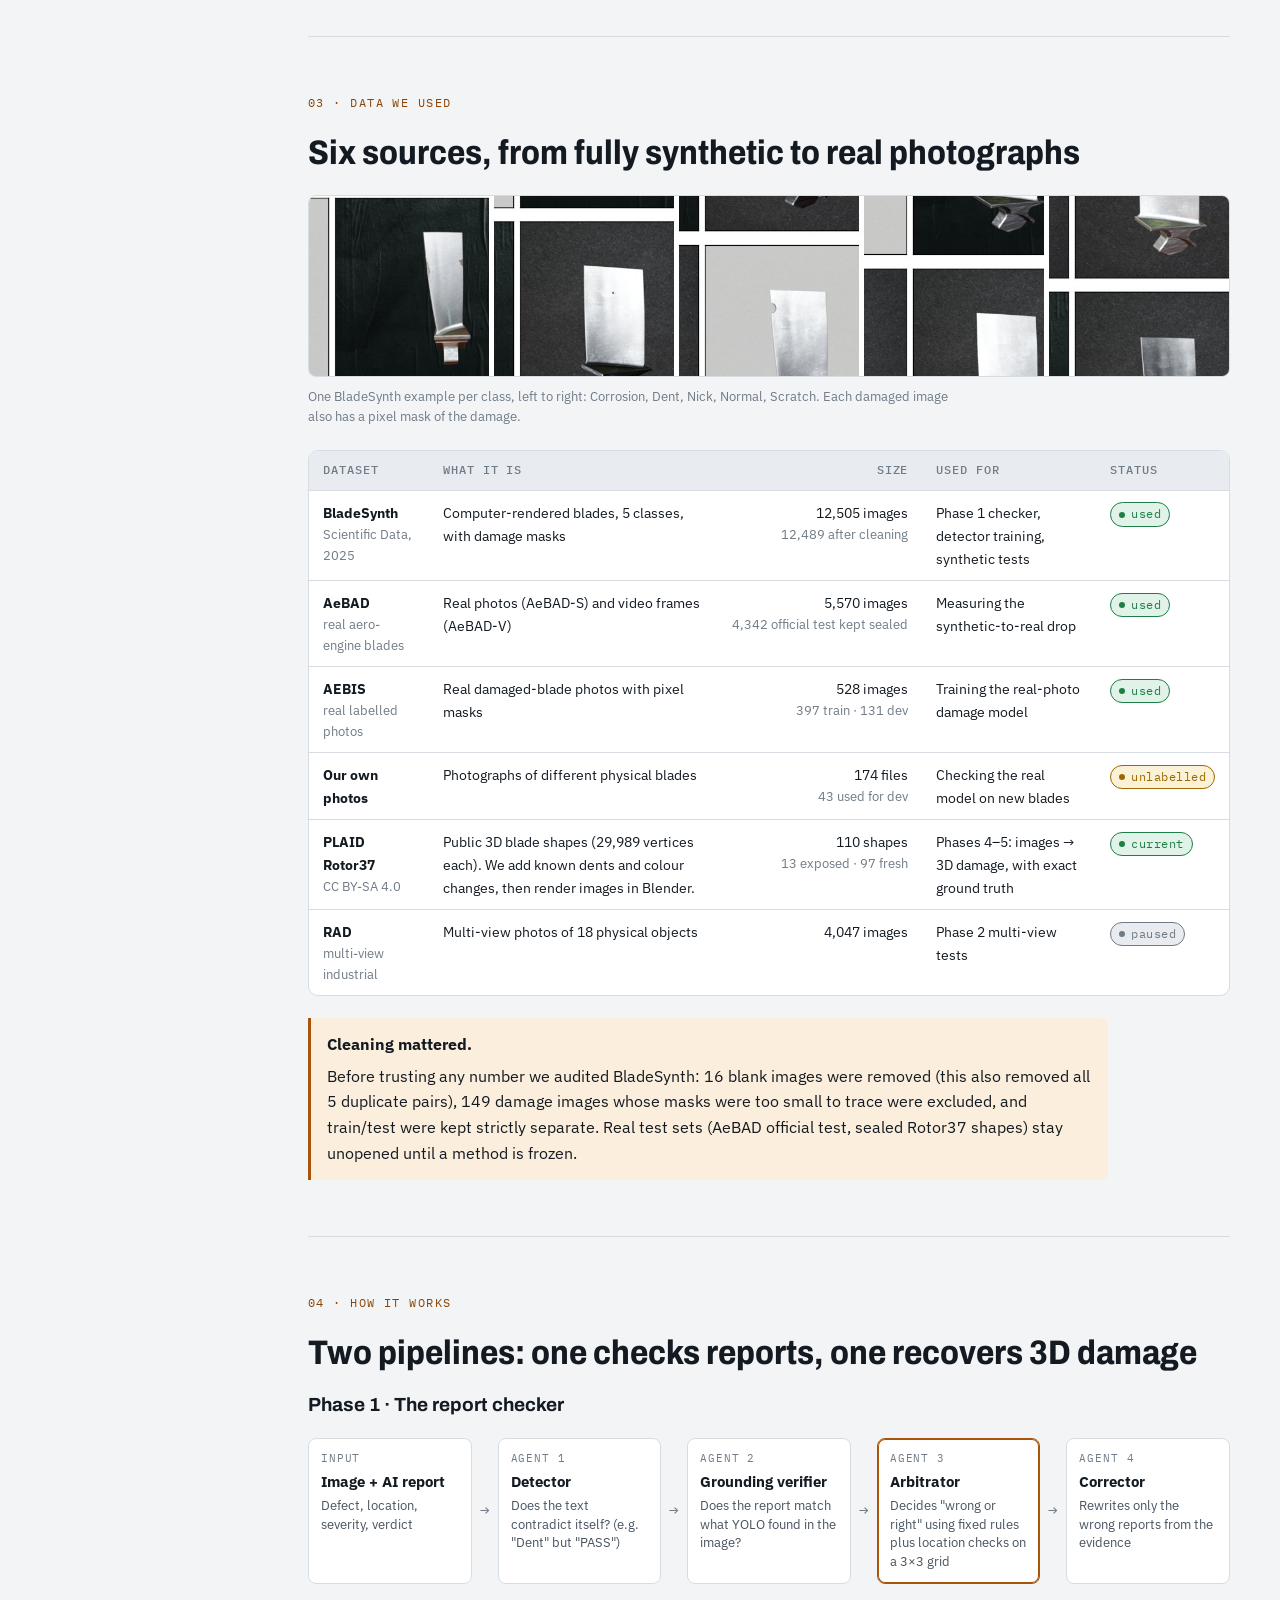
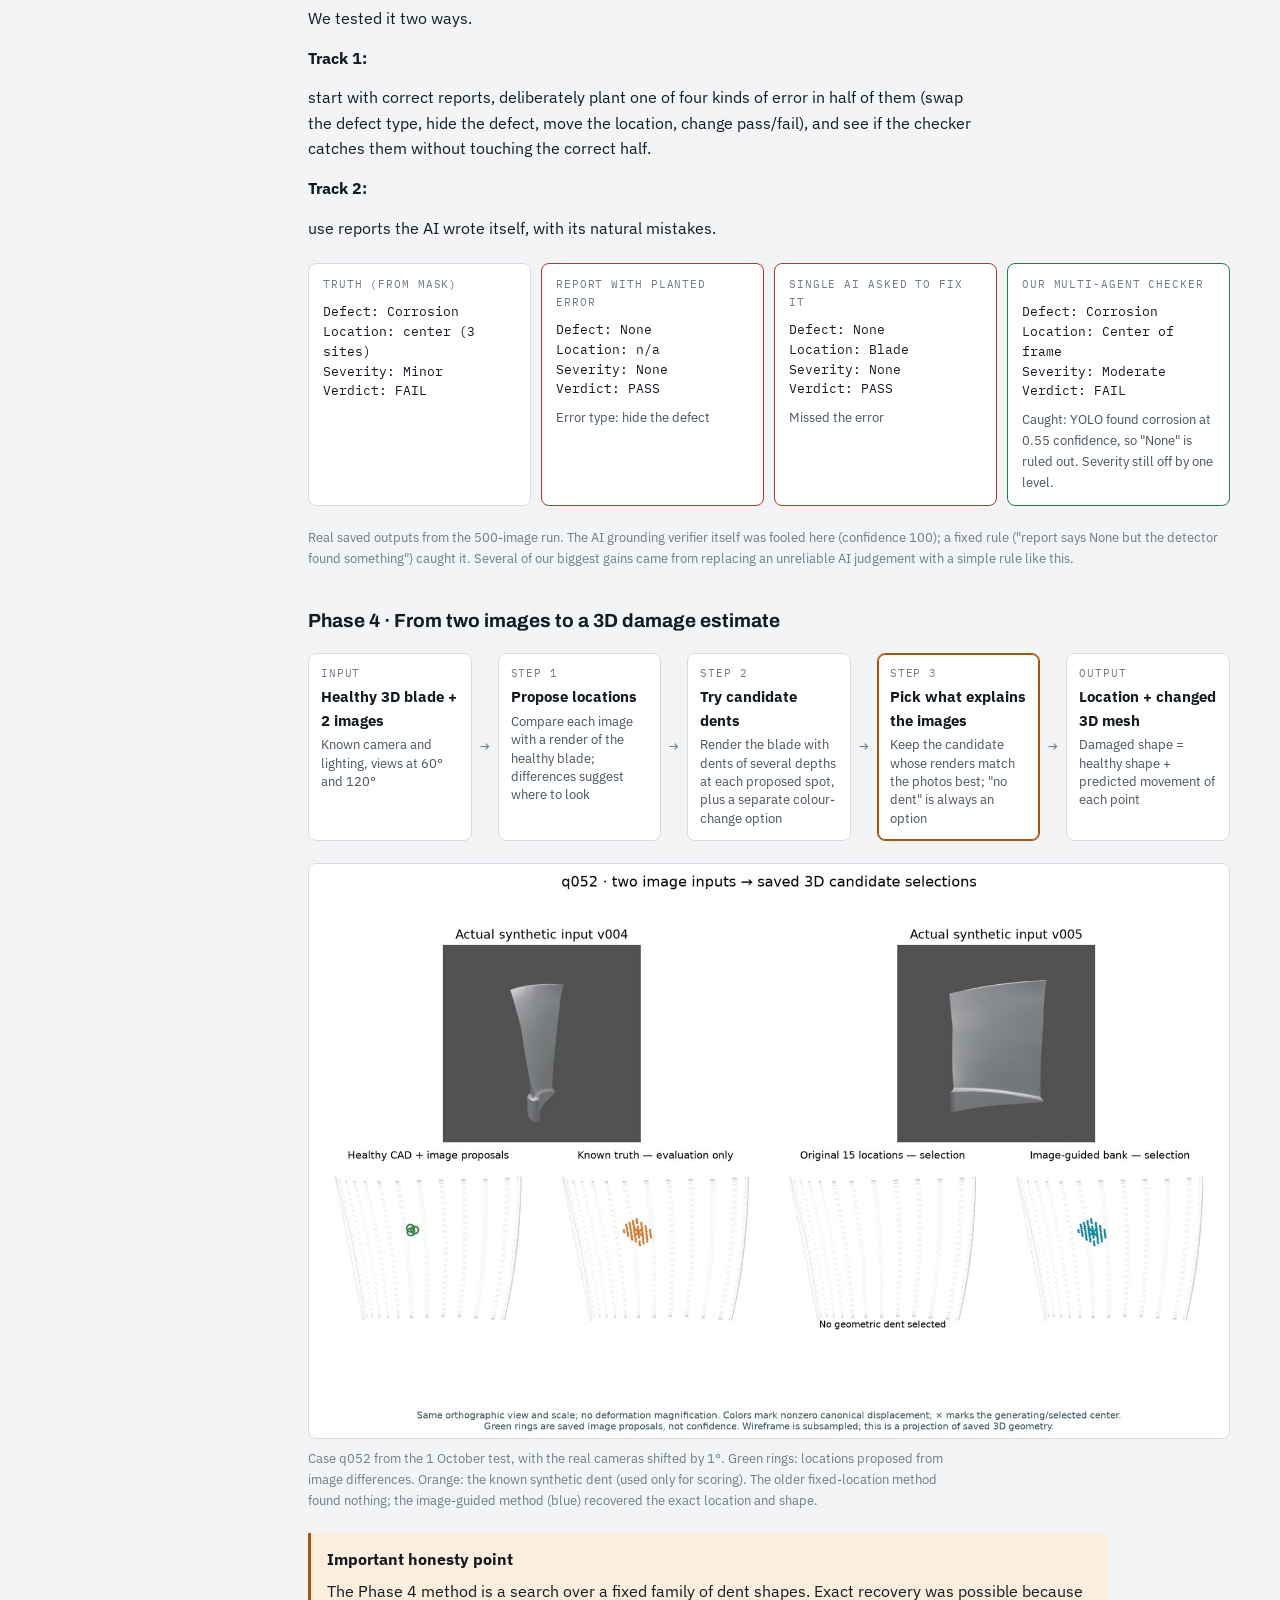
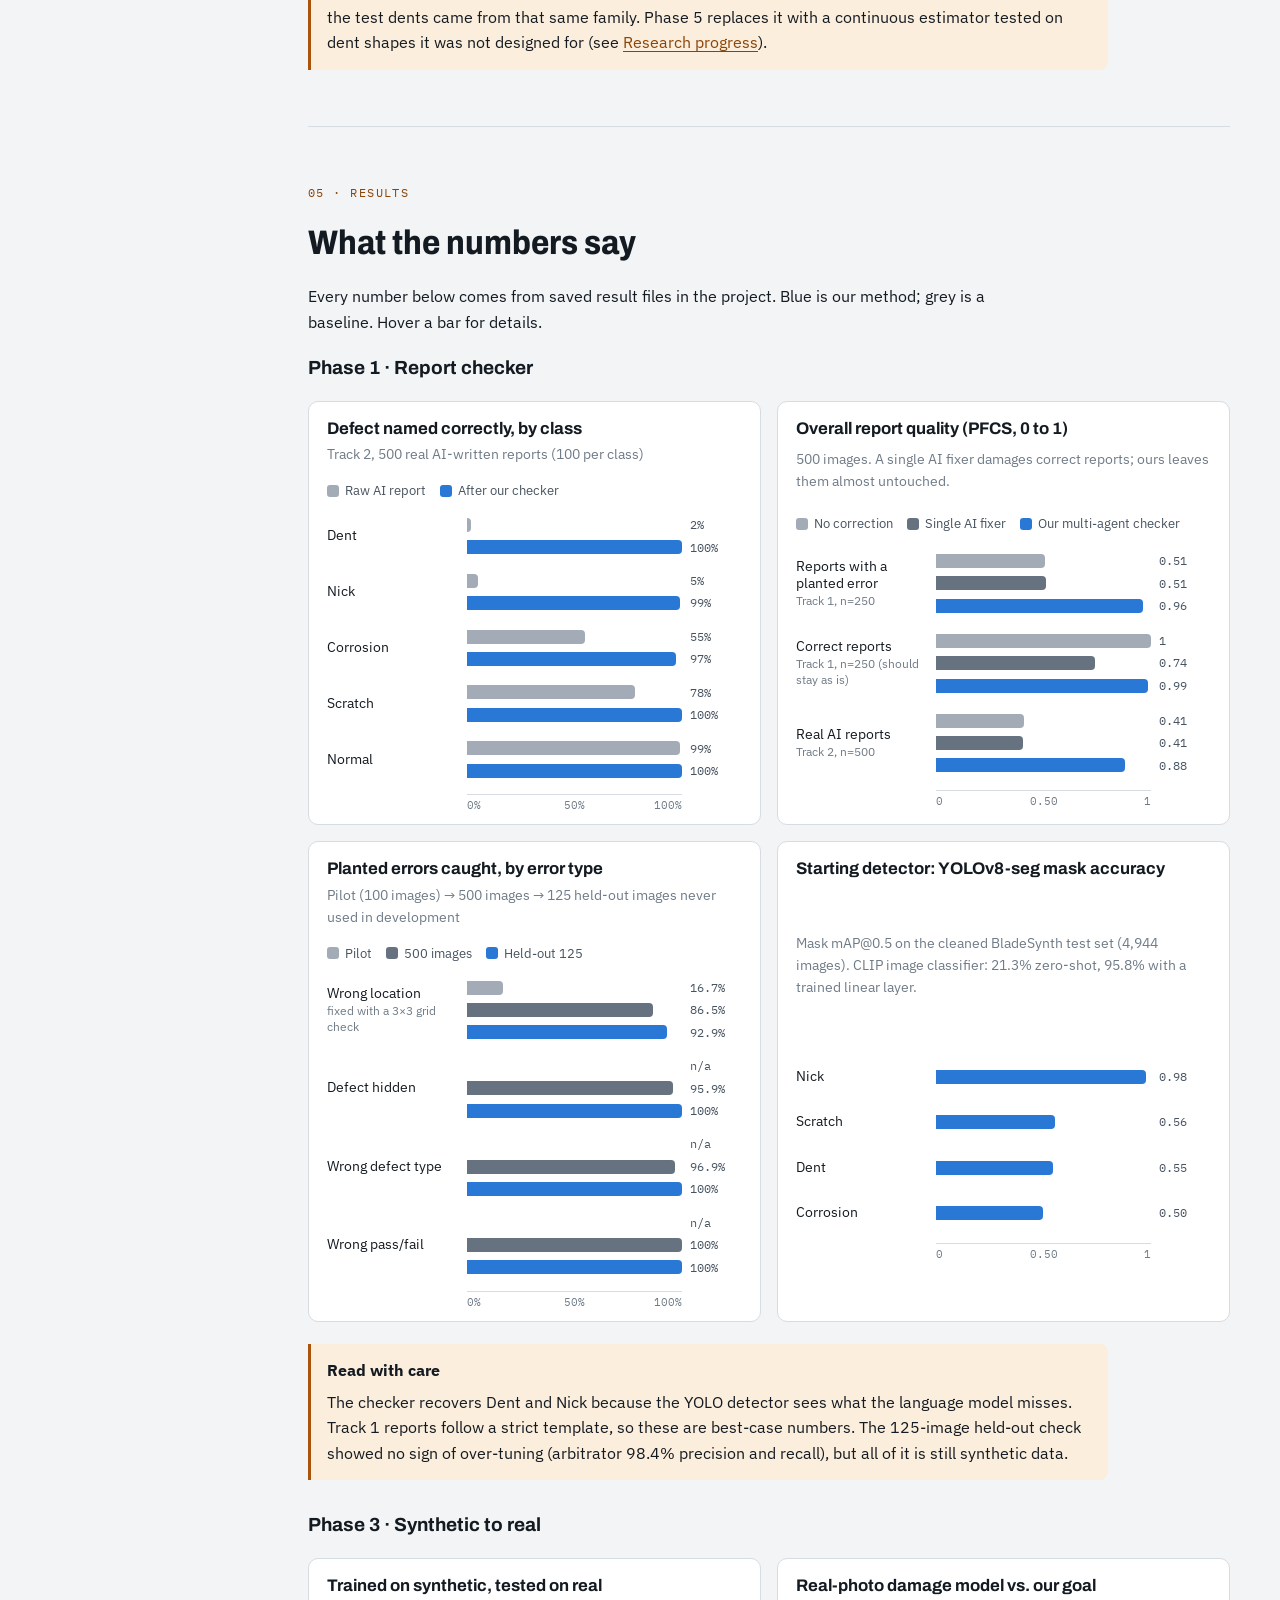
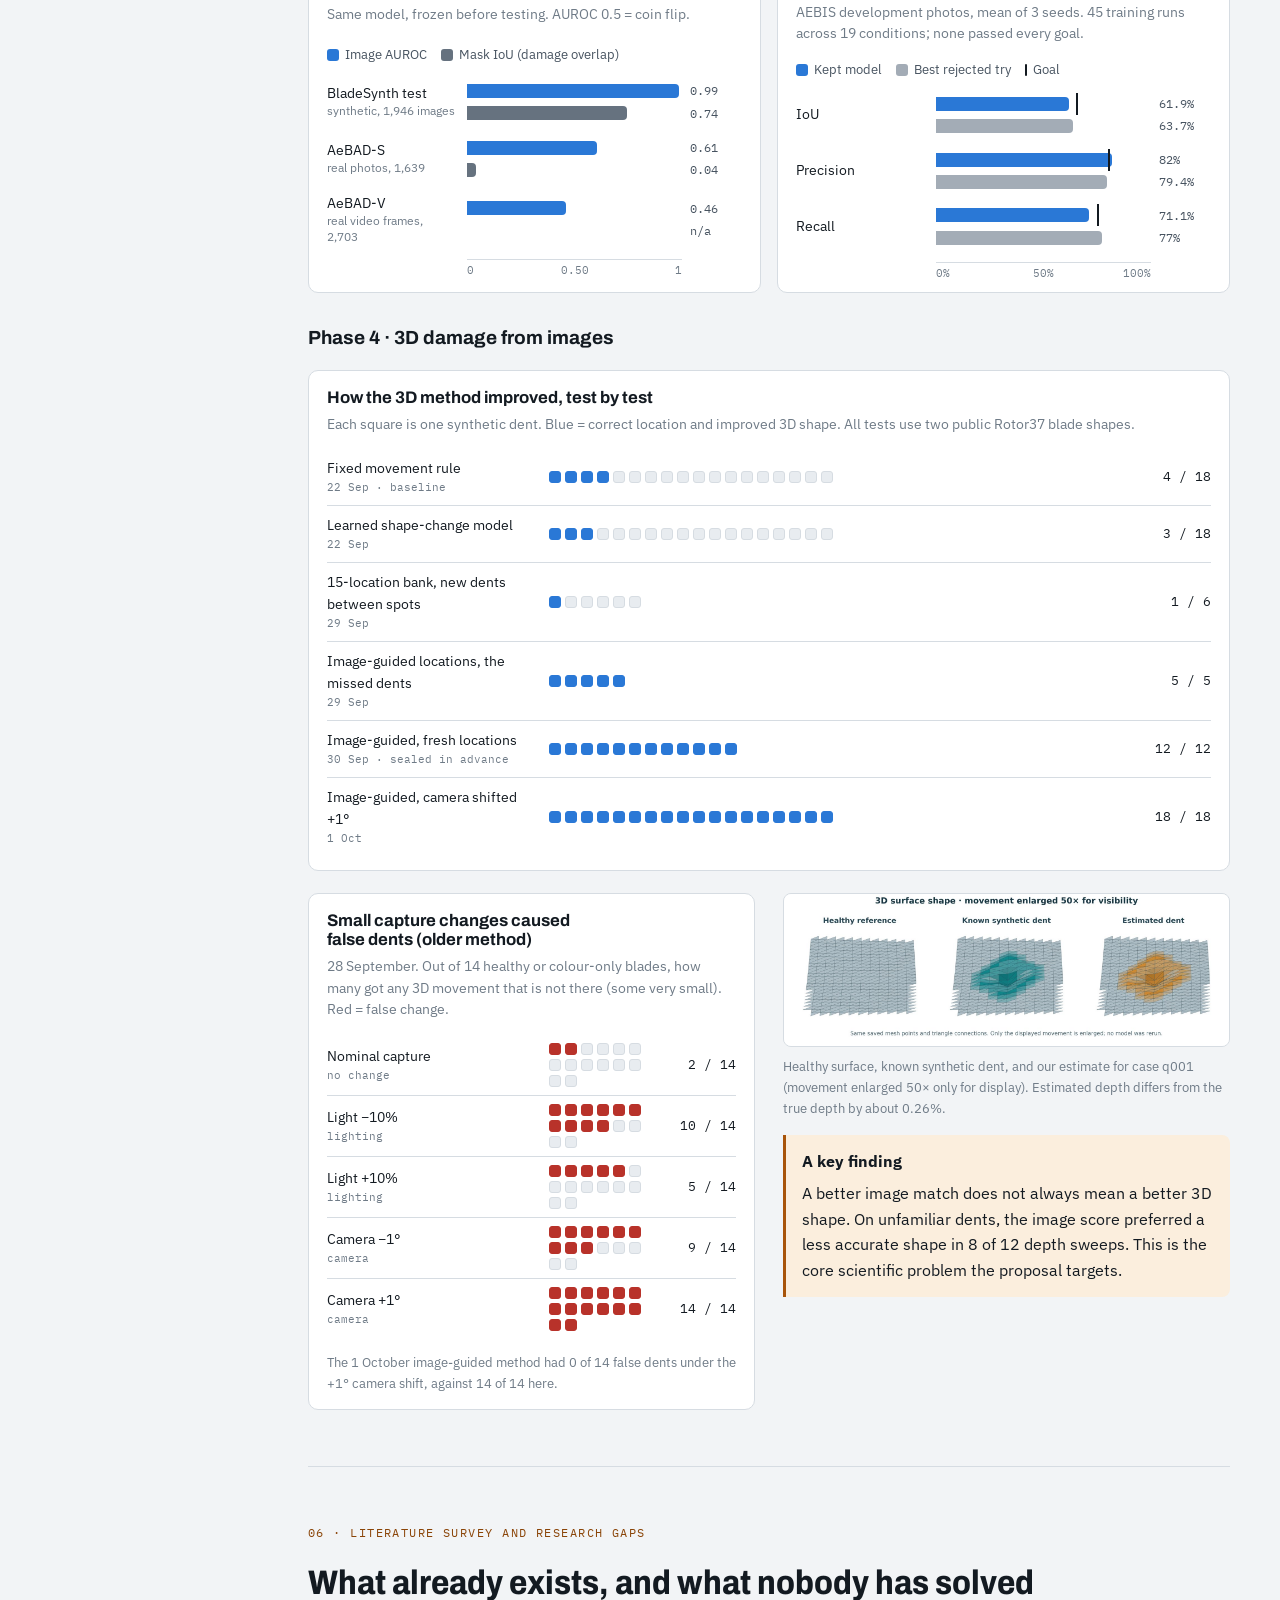
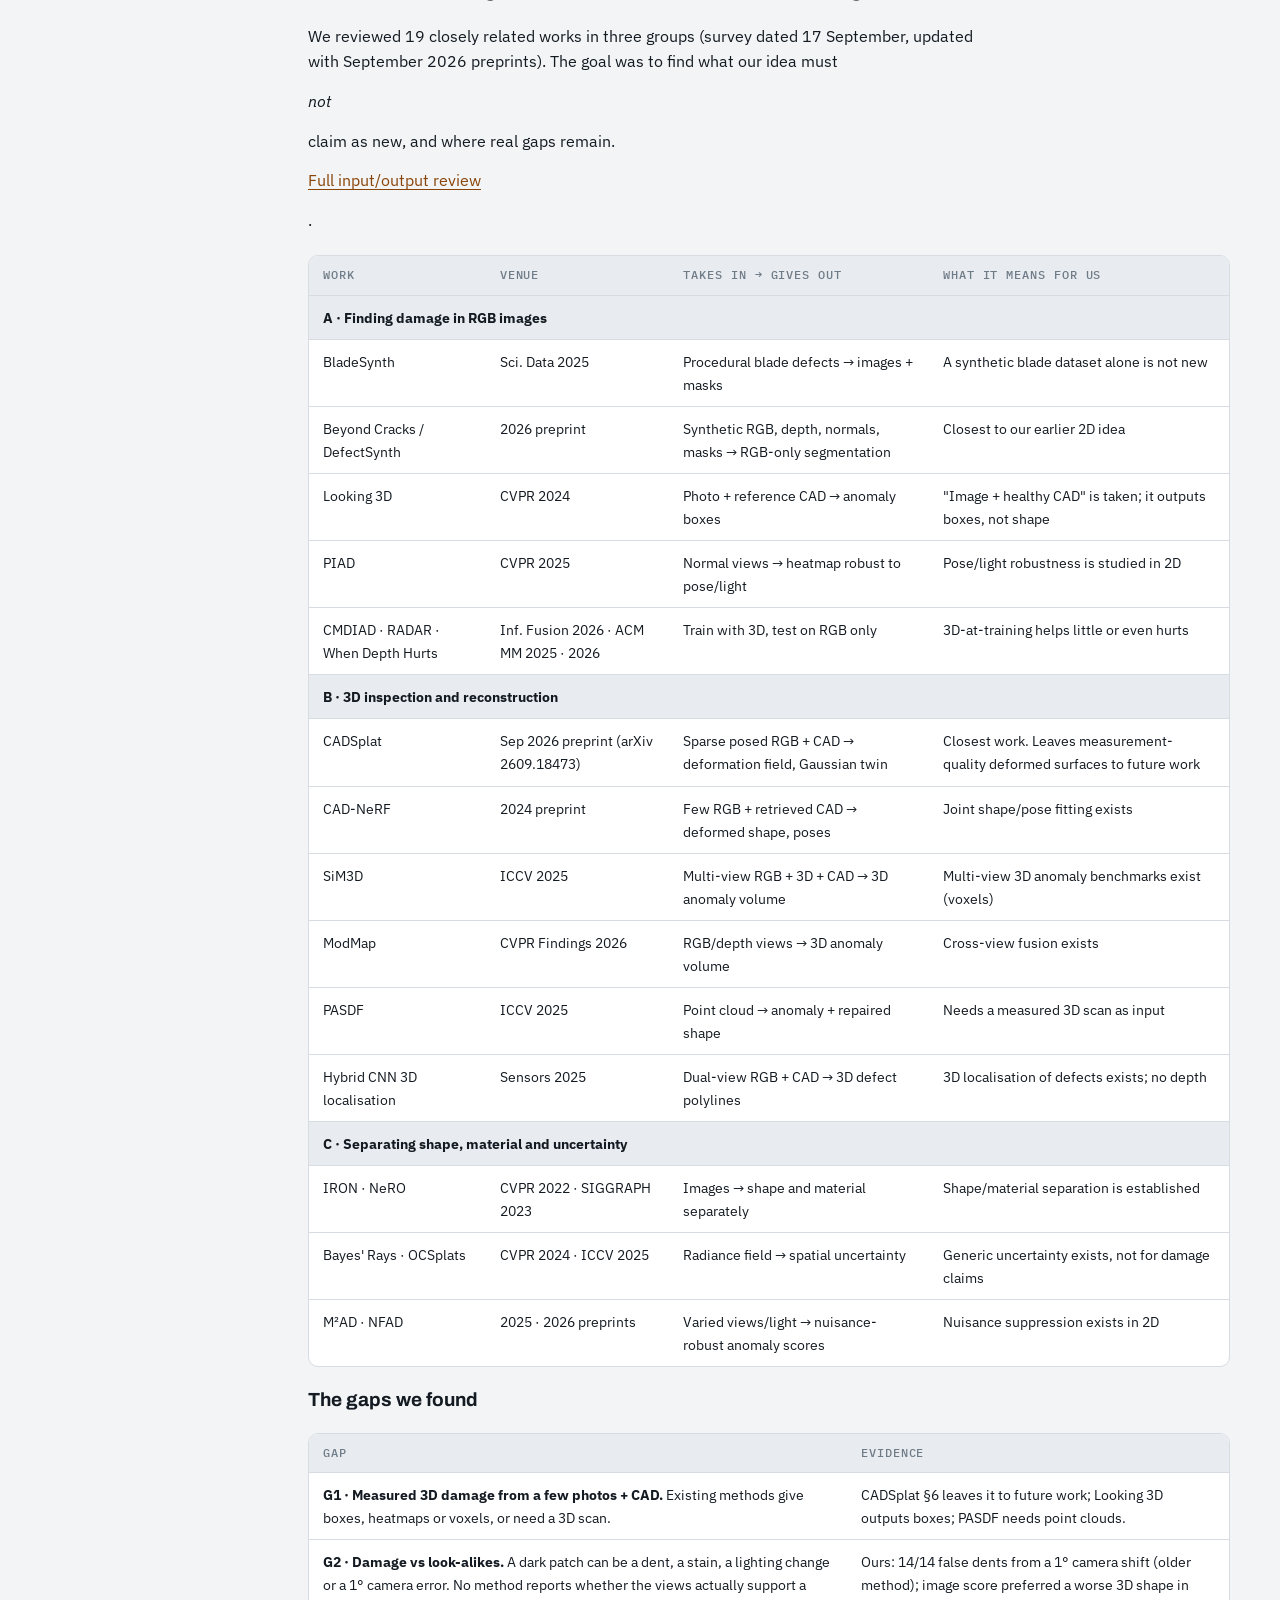
==== commit 3205bd8d: "Phase 2 checkpoint: START detect_test2 (try 1) Co-Authored-By: Claude Opus 5.5 <noreply@anthropic.co" ====
--- a/index.html
+++ b/index.html
@@ -27,6 +27,7 @@
       <li><a href="#progress">Research progress</a></li>
       <li><a href="#timeline">Full timeline</a></li>
     </ol>
+    <a class="rail-cta" href="phase2.html">New: detection limits →</a>
     <a class="rail-cta" href="try.html">Try the demo →</a>
     <a class="rail-cta" href="results.html">Live results (auto-updated) →</a>
     <a class="rail-cta" href="demo.html">Try the working model →</a>
